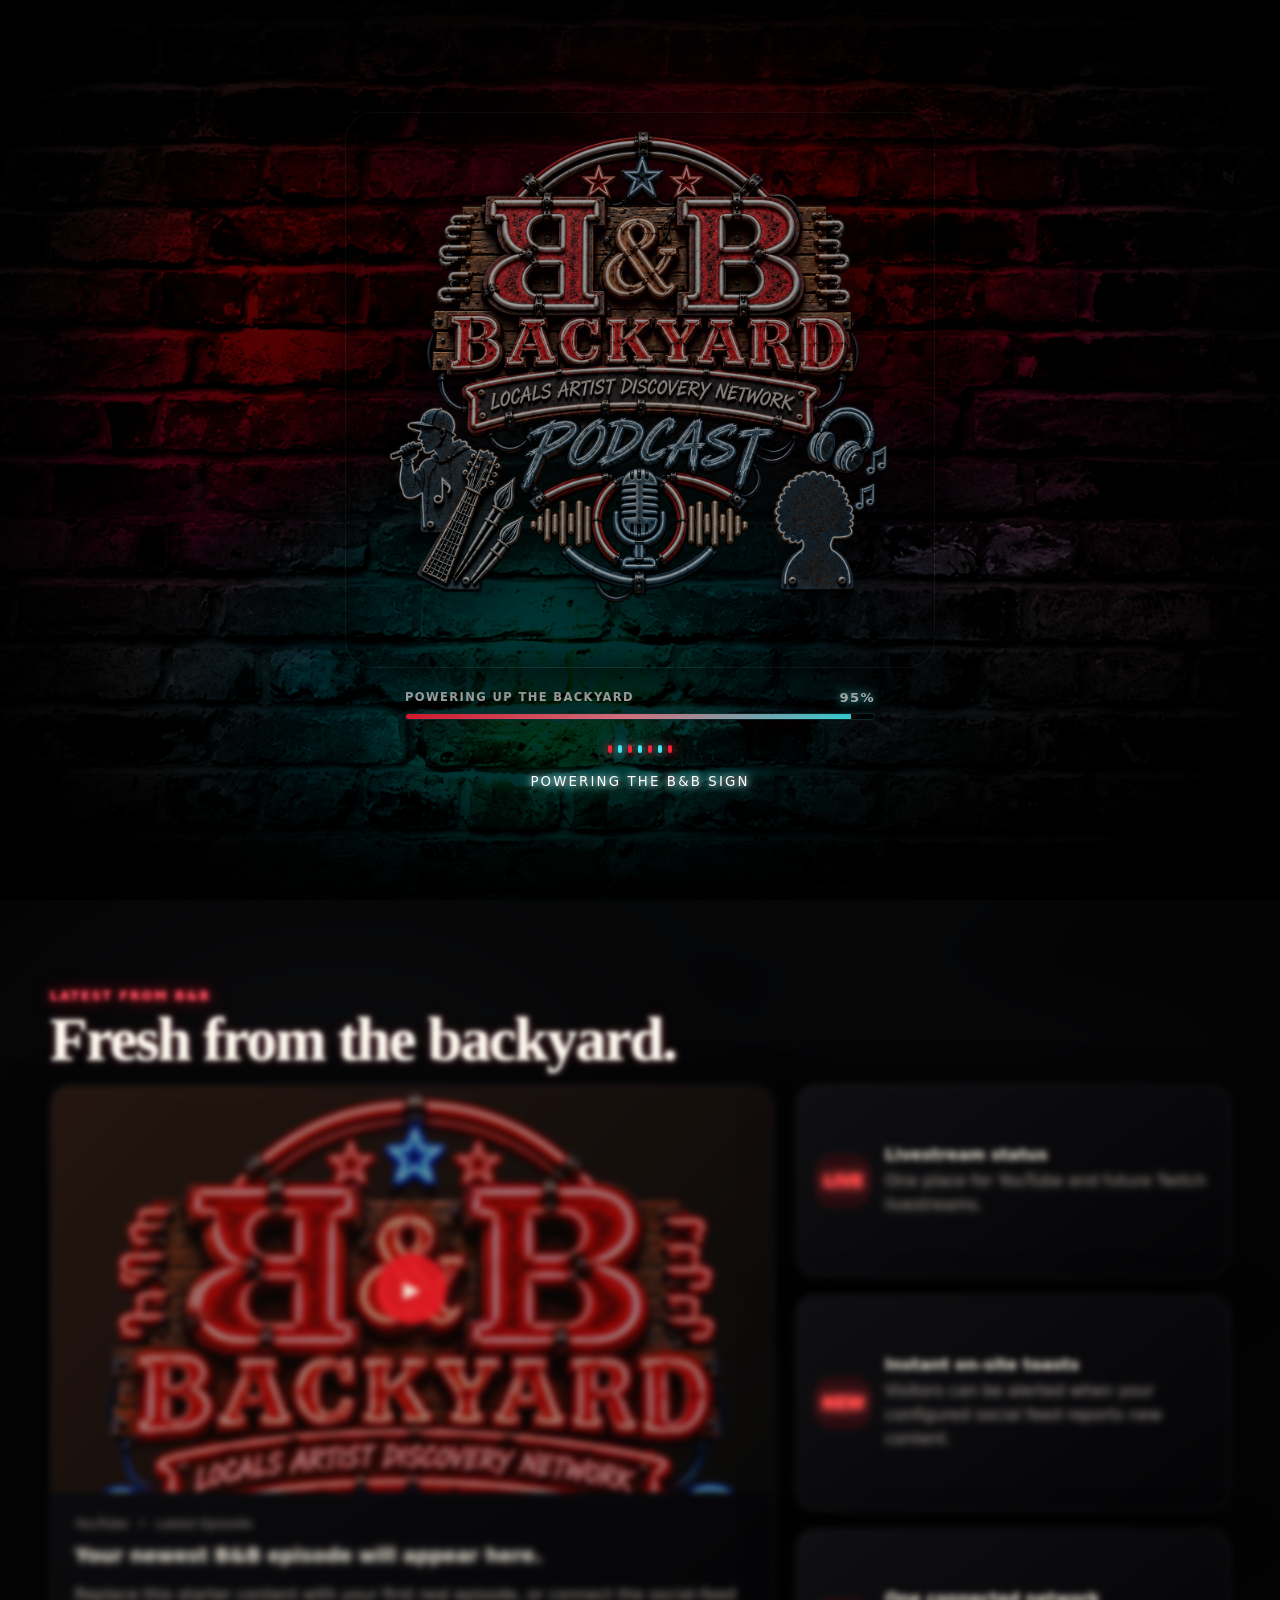
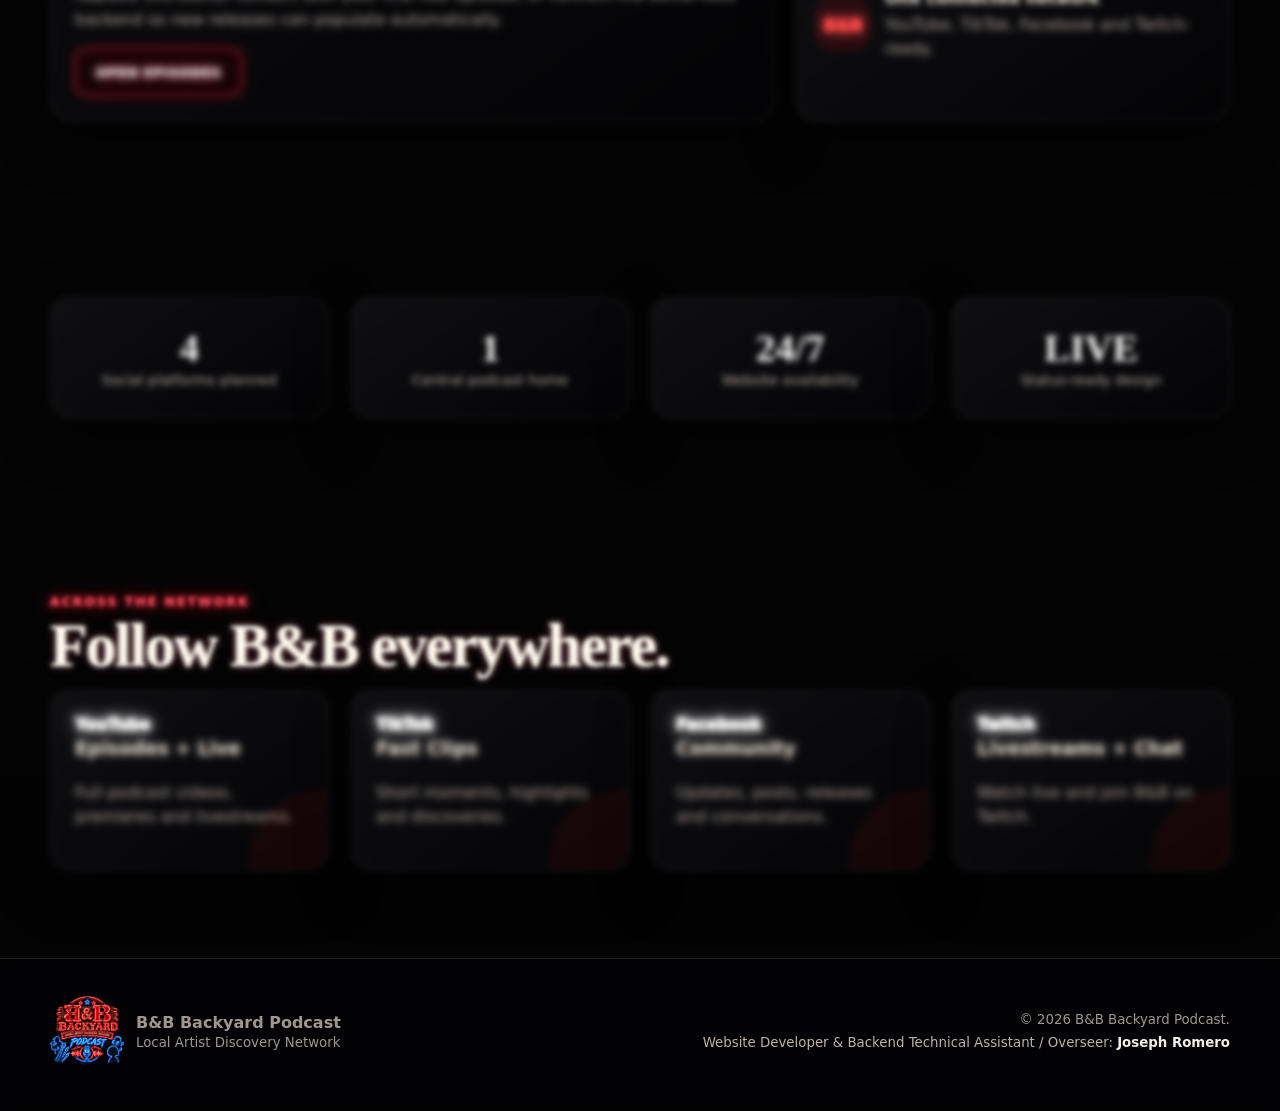
==== index.html @ 42241ee3 "1.4.6" ====
<!doctype html><html lang="en"><head><meta charset="utf-8"><meta name="viewport" content="width=device-width,initial-scale=1"><meta name="theme-color" content="#080808"><title>B&B Backyard Podcast | Local Artist Discovery Network</title><meta name="description" content="B&B Backyard Podcast — local artists, real conversations, music, stories and livestreams."><script>(function(){try{if(sessionStorage.getItem('bb-loader-seen'))document.documentElement.classList.add('loader-seen');if(sessionStorage.getItem('bb-transition-pending'))document.documentElement.classList.add('bb-transition-enter')}catch(e){}})();</script><link rel="stylesheet" href="css/styles.css"></head><body>
<div class="loader" id="siteLoader"><div class="loader-atmosphere"></div><div class="loader-inner"><div class="loader-sign-wrap"><div class="loader-sign-frame"><div class="loader-logo-stack" aria-label="B&B Backyard Podcast"><img class="loader-logo loader-logo-off" src="assets/images/offsignlogo.png" alt="B&B Backyard Podcast neon sign off"><img class="loader-logo loader-logo-on" src="assets/images/nowalltexturelogo.png" alt="" aria-hidden="true"></div><span class="loader-electric-glow"></span></div></div><div class="loader-status"><span class="loader-status-label">Powering up the backyard</span><strong id="loaderPercent">0%</strong></div><div class="progress" aria-label="Website loading progress"><span id="loaderProgress"></span></div><div class="loader-wave" aria-hidden="true"><i></i><i></i><i></i><i></i><i></i><i></i><i></i></div><small id="loaderMessage">Neon circuits warming up</small></div></div>
<header class="site-header"><div class="container nav"><a class="brand" href="index.html"><span class="nav-logo-stack" aria-label="B&B Backyard Podcast"><img class="nav-logo nav-logo-off" src="assets/images/offsignlogo.png" alt="B&B Backyard Podcast"><img class="nav-logo nav-logo-on" src="assets/images/nowalltexturelogo.png" alt="" aria-hidden="true"></span><span>B&B Backyard Podcast</span></a><button class="menu-btn" id="menuBtn">Menu</button><nav class="nav-links" id="navLinks"><a class="nav-link" href="index.html">Home</a><a class="nav-link" href="episodes.html">Episodes</a><a class="nav-link" href="live.html">Live</a><a class="nav-link" href="clips.html">Clips</a><a class="nav-link" href="crew.html">Crew</a><a class="nav-link" href="about.html">About</a><a class="nav-link" href="socials.html">Socials</a><a class="nav-link" href="contact.html">Contact</a></nav></div></header>
<main><section class="hero"><div class="container hero-wrap"><div><div class="eyebrow">Local Artist Discovery Network</div><h1>Welcome to the <span class="backyard-neon-flicker">Backyard.</span></h1><p>B&B Backyard Podcast brings local artists, creators, stories and conversations into one place. Watch the newest episode, catch the livestream, discover clips, and follow everything happening across the B&B network.</p><div class="actions"><a class="btn btn-primary" href="episodes.html">Watch Latest Episode</a><a class="btn btn-ghost" href="live.html"><span class="dot" data-live-dot></span><span data-live-text>Check Live Status</span></a></div></div><div class="hero-logo hero-logo-stack" aria-label="B&B Backyard Podcast logo"><img class="hero-logo-image hero-logo-off" src="assets/images/offsignlogo.png" alt="B&B Backyard Podcast logo"><img class="hero-logo-image hero-logo-on" src="assets/images/nowalltexturelogo.png" alt="" aria-hidden="true"></div></div></section>
<section class="section"><div class="container"><div class="eyebrow">Latest from B&B</div><h2 class="section-title">Fresh from the backyard.</h2><div class="grid feature-grid"><article class="card episode-card"><div class="media-thumb"><img src="assets/images/nowalltexturelogo.png" alt="Latest B&B episode"><span class="play">▶</span></div><div class="card-pad"><div class="meta"><span>YouTube</span><span>•</span><span>Latest Episode</span></div><h3>Your newest B&B episode will appear here.</h3><p>Replace this starter content with your first real episode, or connect the social-feed backend so new releases can populate automatically.</p><a class="btn btn-primary" href="episodes.html">Open Episodes</a></div></article><div class="stack"><article class="card mini-card"><div class="mini-icon">LIVE</div><div><b>Livestream status</b><p>One place for YouTube and future Twitch livestreams.</p></div></article><article class="card mini-card"><div class="mini-icon">NEW</div><div><b>Instant on-site toasts</b><p>Visitors can be alerted when your configured social feed reports new content.</p></div></article><article class="card mini-card"><div class="mini-icon">B&B</div><div><b>One connected network</b><p>YouTube, TikTok, Facebook and Twitch-ready.</p></div></article></div></div></div></section>
<section class="section"><div class="container"><div class="grid stats"><div class="card stat"><strong>4</strong><span>Social platforms planned</span></div><div class="card stat"><strong>1</strong><span>Central podcast home</span></div><div class="card stat"><strong>24/7</strong><span>Website availability</span></div><div class="card stat"><strong>LIVE</strong><span>Status-ready design</span></div></div></div></section>
<section class="section"><div class="container"><div class="eyebrow">Across the network</div><h2 class="section-title">Follow B&B everywhere.</h2><div class="grid social-grid"><a class="card social-card" href="https://www.youtube.com/@BnBEntertains" target="_blank" rel="noopener noreferrer"><div><div class="social-label">YouTube</div><h3>Episodes + Live</h3></div><p>Full podcast videos, premieres and livestreams.</p></a><a class="card social-card" href="https://www.tiktok.com/@bnb_entertains" target="_blank" rel="noopener noreferrer"><div><div class="social-label">TikTok</div><h3>Fast Clips</h3></div><p>Short moments, highlights and discoveries.</p></a><a class="card social-card" href="https://www.facebook.com/profile.php?id=61579615124683" target="_blank" rel="noopener noreferrer"><div><div class="social-label">Facebook</div><h3>Community</h3></div><p>Updates, posts, releases and conversations.</p></a><a class="card social-card" href="https://www.twitch.tv/bandbpodcast" target="_blank" rel="noopener noreferrer"><div><div class="social-label">Twitch</div><h3>Livestreams + Chat</h3></div><p>Watch live and join B&B on Twitch.</p></a></div></div></section>
</main>
<footer class="footer"><div class="container footer-wrap"><div class="footer-logo"><img src="assets/images/nowalltexturelogo.png" alt=""><div><b>B&B Backyard Podcast</b><br><small>Local Artist Discovery Network</small></div></div><div class="footer-meta"><small>© <span data-year></span> B&B Backyard Podcast.</small><small class="footer-dev-credit">Website Developer &amp; Backend Technical Assistant / Overseer: <strong>Joseph Romero</strong></small></div></div></footer><div class="toast-stack" id="toastStack"></div><script src="js/main.js"></script><script src="js/social-sync.js"></script></body></html>
---- css/styles.css ----
:root{
  --bg:#080808;--bg2:#111;--panel:#151515;--panel2:#1e1a17;--red:#e31b23;--red2:#ff3b30;
  --cream:#f3eadb;--muted:#b6aaa0;--amber:#d58b41;--wood:#5a3826;--line:rgba(255,255,255,.09);
  --shadow:0 18px 50px rgba(0,0,0,.45);--radius:20px;--nav-h:78px;
}
*{box-sizing:border-box}html{scroll-behavior:smooth}body{margin:0;font-family:Inter,system-ui,-apple-system,Segoe UI,Roboto,Arial,sans-serif;background:radial-gradient(circle at 50% -10%,rgba(116,60,29,.23),transparent 38%),linear-gradient(180deg,#090909,#050505 70%);color:var(--cream);min-height:100vh;overflow-x:hidden}
body::before{content:"";position:fixed;inset:0;pointer-events:none;opacity:.22;background-image:linear-gradient(rgba(255,255,255,.02) 1px,transparent 1px),linear-gradient(90deg,rgba(255,255,255,.015) 1px,transparent 1px);background-size:42px 42px;mask-image:linear-gradient(to bottom,#000,transparent 80%)}
a{color:inherit;text-decoration:none}img{max-width:100%;display:block}button,input,textarea,select{font:inherit}.container{width:min(1180px,calc(100% - 36px));margin:auto}.eyebrow{font-weight:900;letter-spacing:.16em;text-transform:uppercase;color:var(--red2);font-size:.78rem}.section{padding:88px 0}.section-title{font-family:Georgia,'Times New Roman',serif;font-size:clamp(2rem,4.8vw,4.25rem);line-height:.95;margin:.45rem 0 1rem;letter-spacing:-.03em}.section-copy{color:var(--muted);max-width:720px;line-height:1.75}.grid{display:grid;gap:22px}.card{background:linear-gradient(145deg,rgba(28,28,28,.96),rgba(12,12,12,.94));border:1px solid var(--line);border-radius:var(--radius);box-shadow:var(--shadow);overflow:hidden}.card-pad{padding:24px}.badge{display:inline-flex;gap:8px;align-items:center;padding:8px 11px;border:1px solid rgba(227,27,35,.35);background:rgba(227,27,35,.08);border-radius:999px;font-weight:800;font-size:.78rem}.dot{width:9px;height:9px;border-radius:50%;background:#777}.dot.live{background:#ff2a2a;box-shadow:0 0 15px rgba(255,42,42,.95);animation:pulse 1.4s infinite}@keyframes pulse{50%{transform:scale(1.35);opacity:.7}}
.site-header{position:sticky;top:0;z-index:60;height:var(--nav-h);display:flex;align-items:center;background:rgba(6,6,6,.78);backdrop-filter:blur(16px);border-bottom:1px solid rgba(255,255,255,.06)}.nav{display:flex;align-items:center;justify-content:space-between;gap:22px}.brand{display:flex;align-items:center;gap:12px;font-weight:950;letter-spacing:.06em}.brand img{width:58px;height:42px;object-fit:cover;object-position:center;border-radius:9px;border:1px solid rgba(255,255,255,.1)}.brand span{white-space:nowrap}.nav-links{display:flex;align-items:center;gap:7px}.nav-link{position:relative;padding:14px 11px;color:#ddd;font-weight:800;font-size:.83rem;letter-spacing:.06em;text-transform:uppercase;transition:.25s}.nav-link::after{content:"";position:absolute;height:2px;left:14%;right:14%;bottom:8px;background:var(--red);transform:scaleX(0);transition:.25s;box-shadow:0 0 0 transparent}.nav-link:hover,.nav-link.active{color:#fff;text-shadow:0 0 13px rgba(255,58,48,.45)}.nav-link:hover::after,.nav-link.active::after{transform:scaleX(1);box-shadow:0 0 14px rgba(255,58,48,.9)}.menu-btn{display:none;border:1px solid var(--line);background:#111;color:#fff;border-radius:10px;padding:10px 12px}
.hero{min-height:calc(100vh - var(--nav-h));display:grid;place-items:center;position:relative;isolation:isolate;padding:48px 0 72px}.hero::before,.hero::after{content:"";position:absolute;top:-6%;width:28vw;height:65vh;z-index:-1;filter:blur(12px);opacity:.35}.hero::before{left:-4vw;background:linear-gradient(110deg,rgba(213,139,65,.6),transparent 60%);clip-path:polygon(0 0,45% 0,100% 100%,30% 100%)}.hero::after{right:-4vw;background:linear-gradient(250deg,rgba(213,139,65,.58),transparent 60%);clip-path:polygon(55% 0,100% 0,70% 100%,0 100%)}.hero-wrap{display:grid;grid-template-columns:1.15fr .85fr;align-items:center;gap:48px}.hero-logo{filter:drop-shadow(0 26px 40px rgba(0,0,0,.55));animation:float 6s ease-in-out infinite}@keyframes float{50%{transform:translateY(-8px)}}.hero h1{font-family:Georgia,'Times New Roman',serif;font-size:clamp(3.5rem,7vw,7.5rem);line-height:.84;margin:.5rem 0 1.25rem;letter-spacing:-.06em}.hero h1 span{color:var(--red)}.hero p{font-size:1.05rem;line-height:1.75;color:#cfc5bc;max-width:620px}.actions{display:flex;flex-wrap:wrap;gap:12px;margin-top:28px}.btn{display:inline-flex;align-items:center;justify-content:center;gap:10px;min-height:48px;padding:0 20px;border-radius:12px;font-weight:900;letter-spacing:.04em;text-transform:uppercase;font-size:.82rem;border:1px solid transparent;transition:.25s;cursor:pointer}.btn-primary{background:linear-gradient(135deg,#fa302f,#b90f17);color:white;box-shadow:0 12px 30px rgba(227,27,35,.23)}.btn-primary:hover{transform:translateY(-2px);box-shadow:0 0 28px rgba(255,48,47,.44)}.btn-ghost{border-color:rgba(255,255,255,.16);background:rgba(255,255,255,.035);color:white}.btn-ghost:hover{border-color:rgba(227,27,35,.6);box-shadow:0 0 24px rgba(227,27,35,.13)}
.feature-grid{grid-template-columns:1.25fr .75fr}.media-thumb{aspect-ratio:16/9;background:linear-gradient(135deg,#24150f,#090909);position:relative;display:grid;place-items:center;overflow:hidden}.media-thumb img{width:100%;height:100%;object-fit:cover;opacity:.6;filter:saturate(.9) contrast(1.05)}.play{position:absolute;width:70px;height:70px;border-radius:50%;display:grid;place-items:center;background:rgba(227,27,35,.92);box-shadow:0 0 34px rgba(227,27,35,.36);font-size:1.4rem}.stack{display:grid;gap:18px}.mini-card{padding:20px;display:grid;grid-template-columns:auto 1fr;gap:16px;align-items:center}.mini-icon{width:52px;height:52px;border-radius:15px;background:rgba(227,27,35,.1);border:1px solid rgba(227,27,35,.25);display:grid;place-items:center;font-weight:950;color:#ff4a4a}.mini-card p{margin:.35rem 0 0;color:var(--muted);line-height:1.5}.stats{grid-template-columns:repeat(4,1fr)}.stat{padding:28px;text-align:center}.stat strong{display:block;font-size:2.4rem;font-family:Georgia,serif;color:#fff}.stat span{color:var(--muted);font-size:.88rem}.social-grid{grid-template-columns:repeat(4,1fr)}.social-card{padding:24px;min-height:180px;display:flex;flex-direction:column;justify-content:space-between;position:relative;overflow:hidden}.social-card::after{content:"";position:absolute;width:150px;height:150px;border-radius:50%;background:rgba(227,27,35,.08);right:-70px;bottom:-70px}.social-card h3{margin:.25rem 0}.social-card p{color:var(--muted);line-height:1.5}.social-label{font-weight:950;color:#fff}.crew-grid{grid-template-columns:repeat(3,1fr)}.crew-card{padding:0}.crew-photo{aspect-ratio:4/3;background:linear-gradient(145deg,#2a1b15,#101010);display:grid;place-items:center;color:#6f645e;font-size:3rem;font-weight:900}.crew-card .card-pad p{color:var(--muted);line-height:1.6}.footer{padding:42px 0 60px;border-top:1px solid var(--line);color:#9f9690}.footer-wrap{display:flex;justify-content:space-between;gap:24px;align-items:center}.footer-logo{display:flex;align-items:center;gap:12px}.footer-logo img{width:74px;border-radius:10px}.page-hero{padding:90px 0 42px}.page-hero h1{font-family:Georgia,serif;font-size:clamp(3rem,7vw,6rem);margin:.35rem 0 .8rem;line-height:.92}.page-hero p{color:var(--muted);max-width:760px;line-height:1.7}.list-grid{grid-template-columns:repeat(3,1fr)}.episode-card .media-thumb{aspect-ratio:16/9}.meta{display:flex;gap:10px;flex-wrap:wrap;color:#a89d95;font-size:.82rem}.episode-card h3{font-size:1.2rem;margin:.8rem 0}.episode-card p{color:var(--muted);line-height:1.55}.live-stage{padding:34px}.live-frame{aspect-ratio:16/9;border-radius:16px;background:radial-gradient(circle at center,rgba(227,27,35,.16),transparent 35%),#070707;border:1px solid rgba(255,255,255,.08);display:grid;place-items:center;text-align:center;padding:30px}.live-frame h2{font-family:Georgia,serif;font-size:clamp(2rem,5vw,4rem);margin:.5rem}.form{display:grid;gap:14px}.input{width:100%;background:#0c0c0c;border:1px solid rgba(255,255,255,.12);color:#fff;padding:14px 15px;border-radius:12px;outline:none}.input:focus{border-color:rgba(227,27,35,.75);box-shadow:0 0 0 3px rgba(227,27,35,.09)}textarea.input{min-height:150px;resize:vertical}.about-grid{grid-template-columns:1fr 1fr;align-items:start}.wood-panel{background:linear-gradient(135deg,rgba(81,47,30,.55),rgba(18,14,12,.96));border:1px solid rgba(206,151,101,.18)}
.loader{position:fixed;inset:0;background:#050505;z-index:9999;display:grid;place-items:center;transition:opacity .7s,visibility .7s}.loader.hide{opacity:0;visibility:hidden}.loader-inner{width:min(720px,86vw);text-align:center}.loader-logo{width:min(560px,90%);margin:0 auto 22px;filter:drop-shadow(0 25px 30px #000)}.loader-wave{height:34px;display:flex;justify-content:center;align-items:center;gap:6px}.loader-wave i{display:block;width:5px;height:10px;background:var(--red);border-radius:99px;animation:wave 1s ease-in-out infinite}.loader-wave i:nth-child(2){animation-delay:.1s}.loader-wave i:nth-child(3){animation-delay:.2s}.loader-wave i:nth-child(4){animation-delay:.3s}.loader-wave i:nth-child(5){animation-delay:.4s}@keyframes wave{50%{height:30px;box-shadow:0 0 13px rgba(227,27,35,.7)}}.progress{height:4px;border-radius:99px;background:#1d1d1d;overflow:hidden;margin:16px auto 0;width:min(420px,78vw)}.progress span{display:block;height:100%;width:0;background:linear-gradient(90deg,#8c0b10,#ff3131);box-shadow:0 0 12px #e31b23;animation:loadbar 1.6s ease forwards}@keyframes loadbar{to{width:100%}}.loader small{display:block;color:#8e837c;margin-top:10px;letter-spacing:.16em;text-transform:uppercase}.toast-stack{position:fixed;right:20px;bottom:20px;z-index:100;display:grid;gap:12px;width:min(380px,calc(100vw - 40px))}.toast{background:rgba(17,17,17,.96);border:1px solid rgba(227,27,35,.35);border-left:4px solid var(--red);border-radius:14px;padding:16px 18px;box-shadow:0 20px 45px rgba(0,0,0,.5);animation:toastIn .35s ease}.toast b{display:block;margin-bottom:5px}.toast p{margin:0;color:#bdb1aa;line-height:1.45;font-size:.9rem}@keyframes toastIn{from{opacity:0;transform:translateX(25px)}}
.notice{padding:16px 18px;border-radius:14px;border:1px solid rgba(213,139,65,.25);background:rgba(213,139,65,.07);color:#d7c2af;line-height:1.55}
@media(max-width:980px){.nav-links{position:fixed;top:var(--nav-h);left:0;right:0;padding:18px;background:rgba(7,7,7,.98);display:none;flex-direction:column;border-bottom:1px solid var(--line)}.nav-links.open{display:flex}.nav-link{width:100%;text-align:center}.menu-btn{display:block}.hero-wrap,.feature-grid,.about-grid{grid-template-columns:1fr}.hero{text-align:center}.hero p{margin-inline:auto}.actions{justify-content:center}.hero-logo{max-width:720px;margin:auto}.social-grid,.stats{grid-template-columns:repeat(2,1fr)}.crew-grid,.list-grid{grid-template-columns:repeat(2,1fr)}}
@media(max-width:640px){.section{padding:66px 0}.brand span{display:none}.hero{padding-top:28px}.social-grid,.stats,.crew-grid,.list-grid{grid-template-columns:1fr}.footer-wrap{flex-direction:column;text-align:center}.page-hero{padding-top:60px}.card-pad,.live-stage{padding:20px}}

/* ===== B&B v1.1 Neon Brick Theme ===== */
:root{
  --neon-red:#ff2038;
  --neon-red-soft:#ff5365;
  --neon-cyan:#43f5ff;
  --neon-cyan-soft:#9afaff;
  --neon-white:#fff9ef;
}
body{
  background:#050506 url('../assets/images/bandbbrickbackground.png') center top/cover fixed no-repeat;
  position:relative;
}
body::before{
  content:"";
  position:fixed;
  inset:0;
  z-index:-2;
  pointer-events:none;
  opacity:1;
  background:
    linear-gradient(180deg,rgba(0,0,0,.34),rgba(0,0,0,.70)),
    radial-gradient(circle at 50% 18%,rgba(255,32,56,.10),transparent 34%),
    radial-gradient(circle at 50% 72%,rgba(67,245,255,.09),transparent 34%);
  mask-image:none;
}
body::after{
  content:"";
  position:fixed;
  inset:0;
  z-index:-1;
  pointer-events:none;
  box-shadow:inset 0 0 160px 45px rgba(0,0,0,.86);
}
main{background:linear-gradient(180deg,rgba(3,3,4,.18),rgba(3,3,4,.42));}
.site-header{
  background:rgba(4,4,6,.76);
  border-bottom:1px solid rgba(255,32,56,.23);
  box-shadow:0 8px 35px rgba(0,0,0,.38),0 1px 0 rgba(67,245,255,.06);
}
.brand span,.nav-link,.section-title,.page-hero h1,.hero h1,.card h2,.card h3{
  text-shadow:0 0 5px rgba(255,255,255,.15);
}
.brand span{
  color:var(--neon-white);
  text-shadow:0 0 6px #fff,0 0 16px rgba(255,32,56,.85),0 0 28px rgba(255,32,56,.45);
}
.nav-link{
  color:#f5f0eb;
  text-shadow:0 0 4px rgba(255,255,255,.18);
}
.nav-link::after{
  height:2px;
  background:var(--neon-red);
  box-shadow:0 0 7px var(--neon-red),0 0 17px rgba(255,32,56,.95),0 0 30px rgba(255,32,56,.42);
}
.nav-link:hover,.nav-link.active{
  color:#fff;
  text-shadow:0 0 5px #fff,0 0 12px var(--neon-red),0 0 26px rgba(255,32,56,.9);
}
.nav-link:nth-child(even):hover{
  text-shadow:0 0 5px #fff,0 0 12px var(--neon-cyan),0 0 26px rgba(67,245,255,.85);
}
.nav-link:nth-child(even):hover::after{
  background:var(--neon-cyan);
  box-shadow:0 0 7px var(--neon-cyan),0 0 17px rgba(67,245,255,.95),0 0 30px rgba(67,245,255,.42);
}
.eyebrow{
  color:var(--neon-red-soft);
  text-shadow:0 0 7px var(--neon-red),0 0 18px rgba(255,32,56,.72);
}
.hero h1,.page-hero h1,.section-title{
  color:var(--neon-white);
  text-shadow:0 0 5px rgba(255,255,255,.55),0 0 12px rgba(255,32,56,.24);
}
.hero h1 span,.neon-red{
  color:#fff2f3;
  text-shadow:0 0 4px #fff,0 0 9px var(--neon-red),0 0 20px var(--neon-red),0 0 38px rgba(255,32,56,.72);
}
.card{
  background:linear-gradient(145deg,rgba(17,17,20,.90),rgba(4,4,6,.88));
  border:1px solid rgba(255,255,255,.09);
  box-shadow:0 18px 50px rgba(0,0,0,.55),inset 0 0 30px rgba(255,255,255,.015);
  backdrop-filter:blur(7px);
}
.card:hover{border-color:rgba(255,32,56,.24);}
.btn-primary{
  background:rgba(20,4,7,.86);
  border-color:rgba(255,32,56,.75);
  box-shadow:inset 0 0 14px rgba(255,32,56,.18),0 0 9px rgba(255,32,56,.38);
  text-shadow:0 0 7px rgba(255,255,255,.6),0 0 14px var(--neon-red);
}
.btn-primary:hover{
  border-color:#ff8090;
  box-shadow:inset 0 0 20px rgba(255,32,56,.32),0 0 12px var(--neon-red),0 0 28px rgba(255,32,56,.52);
}
.btn-ghost:hover{
  border-color:rgba(67,245,255,.65);
  box-shadow:0 0 12px rgba(67,245,255,.28),inset 0 0 14px rgba(67,245,255,.08);
  text-shadow:0 0 9px var(--neon-cyan);
}
.social-label,.mini-icon{
  text-shadow:0 0 7px currentColor,0 0 18px currentColor;
}
.hero::before,.hero::after{opacity:.12;}
.hero-logo,.loader-logo{filter:drop-shadow(0 18px 38px rgba(0,0,0,.75)) drop-shadow(0 0 16px rgba(255,32,56,.18));}
.footer{background:rgba(3,3,4,.64);backdrop-filter:blur(8px);}

/* Loading screen uses the same brick/neon identity */
.loader{
  background:#020204 url('../assets/images/bandbbrickbackground.png') center/cover no-repeat;
}
.loader::before{
  content:"";position:absolute;inset:0;background:rgba(0,0,0,.50);box-shadow:inset 0 0 160px 50px #000;pointer-events:none;
}
.loader-inner{position:relative;z-index:1;}
.loader-wave i{
  background:var(--neon-cyan);
  box-shadow:0 0 8px var(--neon-cyan),0 0 18px rgba(67,245,255,.6);
}
.loader-wave i:nth-child(odd){background:var(--neon-red);box-shadow:0 0 8px var(--neon-red),0 0 18px rgba(255,32,56,.6);}
.progress{background:rgba(0,0,0,.65);border:1px solid rgba(255,255,255,.08);height:5px;}
.progress span{background:linear-gradient(90deg,var(--neon-red),#ff8b9a,var(--neon-cyan));box-shadow:0 0 12px var(--neon-red),0 0 20px rgba(67,245,255,.35);}
.loader small{color:#fff;text-shadow:0 0 7px #fff,0 0 14px var(--neon-cyan);}

/* Aesthetic internal page transition */
.page-transition{
  position:fixed;inset:0;z-index:9998;display:grid;place-items:center;
  background:#020204 url('../assets/images/bandbbrickbackground.png') center/cover no-repeat;
  opacity:0;visibility:hidden;pointer-events:none;transition:opacity .34s ease,visibility .34s ease;
}
.page-transition::before{content:"";position:absolute;inset:0;background:rgba(0,0,0,.62);box-shadow:inset 0 0 160px 55px #000;}
.page-transition.show{opacity:1;visibility:visible;pointer-events:auto;}
.transition-sign{position:relative;z-index:1;width:min(520px,84vw);height:230px;border:4px solid #ff7f8d;border-radius:50%;display:grid;place-items:center;text-align:center;transform:scale(.92);transition:transform .38s ease;box-shadow:0 0 7px #fff,0 0 18px var(--neon-red),inset 0 0 20px rgba(255,32,56,.20);}
.page-transition.show .transition-sign{transform:scale(1);}
.transition-sign b{font-family:Georgia,'Times New Roman',serif;font-size:clamp(2rem,6vw,4.6rem);font-style:italic;color:#fff7f8;text-shadow:0 0 4px #fff,0 0 10px var(--neon-red),0 0 26px var(--neon-red);}
.transition-sign span{display:block;margin-top:6px;font-size:clamp(.95rem,2.5vw,1.7rem);letter-spacing:.16em;text-transform:uppercase;color:#e8ffff;text-shadow:0 0 5px #fff,0 0 10px var(--neon-cyan),0 0 25px var(--neon-cyan);}
@media(max-width:640px){
  body{background-attachment:scroll;background-position:center top;}
  .transition-sign{height:175px;border-width:3px;}
}
@media(prefers-reduced-motion:reduce){.page-transition,.transition-sign{transition:none}.loader-logo,.hero-logo{animation:none}}

/* ===== B&B v1.2 Neon Power-Up Animations ===== */
.backyard-neon-flicker{
  display:inline-block;
  color:#fff5f6;
  text-shadow:0 0 4px #fff,0 0 10px var(--neon-red),0 0 22px var(--neon-red),0 0 42px rgba(255,32,56,.85);
  animation:backyardNeonFlicker 7.5s linear infinite;
}
@keyframes backyardNeonFlicker{
  0%,13%,15%,17%,20%,54%,56%,58%,100%{opacity:1;filter:brightness(1)}
  14%,16%{opacity:.28;filter:brightness(.35)}
  18%{opacity:.62;filter:brightness(.7)}
  19%{opacity:.12;filter:brightness(.18)}
  55%{opacity:.48;filter:brightness(.55)}
  57%{opacity:.75;filter:brightness(.82)}
}

/* Loader: the B&B logo behaves like a custom neon sign powering on at 100%. */
.loader{overflow:hidden;}
.loader-atmosphere{
  position:absolute;inset:0;pointer-events:none;
  background:
    radial-gradient(circle at 50% 46%,rgba(67,245,255,.08),transparent 28%),
    radial-gradient(circle at 50% 30%,rgba(255,32,56,.10),transparent 30%),
    linear-gradient(180deg,rgba(0,0,0,.18),rgba(0,0,0,.58));
  animation:loaderAtmosphere 4s ease-in-out infinite alternate;
}
@keyframes loaderAtmosphere{to{filter:brightness(1.18)}}
.loader-inner{width:min(760px,90vw);padding:32px 18px;}
.loader-sign-wrap{display:grid;place-items:center;margin-bottom:22px;perspective:900px;}
.loader-sign-frame{
  position:relative;width:min(590px,86vw);padding:14px;border-radius:28px;
  background:rgba(0,0,0,.22);border:1px solid rgba(255,255,255,.04);
  box-shadow:0 28px 65px rgba(0,0,0,.72),inset 0 0 28px rgba(0,0,0,.7);
}
.loader-logo{
  width:100%;margin:0;opacity:.42;
  filter:grayscale(1) brightness(.18) contrast(1.35) drop-shadow(0 18px 28px rgba(0,0,0,.92));
  transition:filter .22s ease,opacity .22s ease,transform .22s ease;
}
.loader-electric-glow{position:absolute;inset:10% 8%;border-radius:24px;opacity:0;pointer-events:none;box-shadow:0 0 35px rgba(255,32,56,.4),0 0 70px rgba(67,245,255,.2);}
.loader.powering .loader-logo{animation:loaderPreFlicker 2.4s steps(1,end) infinite;}
@keyframes loaderPreFlicker{
  0%,78%,82%,87%,100%{filter:grayscale(1) brightness(.18) contrast(1.35);opacity:.42}
  79%,84%{filter:grayscale(.65) brightness(.42) contrast(1.25) drop-shadow(0 0 8px rgba(255,32,56,.35));opacity:.72}
  85%{filter:grayscale(.25) brightness(.72) contrast(1.12) drop-shadow(0 0 12px rgba(67,245,255,.35));opacity:.9}
}
.loader.neon-on .loader-logo{
  opacity:1;transform:scale(1.015);
  filter:saturate(1.15) brightness(1.08) contrast(1.05) drop-shadow(0 0 8px rgba(255,255,255,.28)) drop-shadow(0 0 20px rgba(255,32,56,.70)) drop-shadow(0 0 35px rgba(67,245,255,.27));
  animation:loaderIgnition .8s steps(1,end) both;
}
.loader.neon-on .loader-electric-glow{opacity:1;animation:loaderGlowPulse 1.6s ease-in-out infinite alternate;}
@keyframes loaderIgnition{
  0%{opacity:.18;filter:grayscale(1) brightness(.12)}
  12%{opacity:1;filter:saturate(1.2) brightness(1.2) drop-shadow(0 0 28px rgba(255,32,56,.8))}
  22%{opacity:.28;filter:grayscale(.8) brightness(.25)}
  31%{opacity:1;filter:saturate(1.15) brightness(1.12) drop-shadow(0 0 28px rgba(67,245,255,.45))}
  39%{opacity:.58}
  48%,100%{opacity:1;filter:saturate(1.15) brightness(1.08) contrast(1.05) drop-shadow(0 0 8px rgba(255,255,255,.28)) drop-shadow(0 0 20px rgba(255,32,56,.70)) drop-shadow(0 0 35px rgba(67,245,255,.27))}
}
@keyframes loaderGlowPulse{to{box-shadow:0 0 50px rgba(255,32,56,.52),0 0 95px rgba(67,245,255,.26)}}
.loader-status{width:min(470px,80vw);margin:0 auto 8px;display:flex;align-items:center;justify-content:space-between;gap:18px;color:#eee;text-transform:uppercase;letter-spacing:.12em;font-size:.72rem;font-weight:900;}
.loader-status strong{font-size:.82rem;color:#fff;text-shadow:0 0 8px var(--neon-cyan),0 0 18px rgba(67,245,255,.55)}
.loader .progress{width:min(470px,80vw);height:7px;margin:0 auto 14px;border-color:rgba(67,245,255,.18);box-shadow:inset 0 0 12px #000,0 0 16px rgba(255,32,56,.08)}
.loader .progress span{width:0;animation:none;transition:width .08s linear;}
.loader-wave{margin-top:4px;height:30px}.loader-wave i{width:4px;height:8px}.loader-wave i:nth-child(6){animation-delay:.5s}.loader-wave i:nth-child(7){animation-delay:.6s}
.loader.neon-on small{color:#fff;text-shadow:0 0 6px #fff,0 0 14px var(--neon-red),0 0 24px var(--neon-cyan)}

/* Page transition: sign is visibly OFF, sparks/flickers ON, then navigation happens. */
.page-transition{transition:opacity .22s ease,visibility .22s ease;}
.transition-sign{
  border-color:#282123;background:rgba(0,0,0,.18);
  box-shadow:0 18px 60px rgba(0,0,0,.75),inset 0 0 22px rgba(0,0,0,.75);
}
.transition-sign b,.transition-sign span{
  color:#30292a;text-shadow:none;filter:brightness(.45);transition:none;
}
.page-transition.sign-on .transition-sign{border-color:#ff8b98;box-shadow:0 0 5px #fff,0 0 18px var(--neon-red),0 0 38px rgba(255,32,56,.52),inset 0 0 20px rgba(255,32,56,.18);animation:transitionTubeIgnite .58s steps(1,end) both;}
.page-transition.sign-on .transition-sign b{color:#fff7f8;text-shadow:0 0 4px #fff,0 0 10px var(--neon-red),0 0 26px var(--neon-red);filter:none;}
.page-transition.sign-on .transition-sign span{color:#eaffff;text-shadow:0 0 5px #fff,0 0 10px var(--neon-cyan),0 0 25px var(--neon-cyan);filter:none;}
@keyframes transitionTubeIgnite{
  0%{opacity:.32;filter:brightness(.3)}
  13%{opacity:1;filter:brightness(1.3)}
  25%{opacity:.36;filter:brightness(.38)}
  37%{opacity:1;filter:brightness(1.15)}
  49%{opacity:.7;filter:brightness(.72)}
  61%,100%{opacity:1;filter:brightness(1)}
}
@media(max-width:640px){.loader-inner{padding-inline:8px}.loader-status{width:86vw}.loader .progress{width:86vw}}
@media(prefers-reduced-motion:reduce){.backyard-neon-flicker,.loader-atmosphere,.loader.powering .loader-logo,.loader.neon-on .loader-logo,.loader.neon-on .loader-electric-glow,.page-transition.sign-on .transition-sign{animation:none!important}}

/* ===== B&B v1.3 transition, smoke, page flicker and mobile polish ===== */
html.loader-seen .loader{display:none!important;opacity:0!important;visibility:hidden!important}
html.bb-transition-enter body{opacity:0}
html.bb-transition-ready body{opacity:1;transition:opacity .08s linear}

/* Slow atmospheric smoke layer. Visual only; never captures clicks. */
.site-smoke{position:fixed;inset:-18%;z-index:25;pointer-events:none;overflow:hidden;opacity:.34;mix-blend-mode:screen;filter:blur(22px);transform:translateZ(0)}
.site-smoke::before,.site-smoke::after{content:"";position:absolute;inset:0;background:
radial-gradient(ellipse at 12% 78%,rgba(235,235,235,.12) 0 8%,transparent 34%),
radial-gradient(ellipse at 42% 65%,rgba(170,180,190,.09) 0 10%,transparent 38%),
radial-gradient(ellipse at 78% 80%,rgba(230,230,230,.10) 0 7%,transparent 35%),
radial-gradient(ellipse at 58% 35%,rgba(135,150,160,.06) 0 8%,transparent 32%);background-size:92% 72%,78% 62%,88% 70%,68% 54%;animation:bbSmokeDrift 24s ease-in-out infinite alternate}
.site-smoke::after{opacity:.65;transform:scaleX(-1) translateY(10%);animation-duration:31s;animation-direction:alternate-reverse}
@keyframes bbSmokeDrift{0%{transform:translate3d(-5%,4%,0) scale(1.02);opacity:.55}45%{transform:translate3d(5%,-2%,0) scale(1.08);opacity:.8}100%{transform:translate3d(-1%,-7%,0) scale(1.13);opacity:.58}}
.site-header,.toast-stack{z-index:60}.page-transition{z-index:9998}.loader{z-index:9999}

/* Every page gets one gentle neon word with a natural, infrequent flicker. */
.neon-page-flicker{display:inline-block;color:#efffff;text-shadow:0 0 4px #fff,0 0 9px var(--neon-cyan),0 0 20px var(--neon-cyan),0 0 36px rgba(67,245,255,.58);animation:pageWordFlicker 8.8s linear infinite}
@keyframes pageWordFlicker{0%,22%,24%,27%,29%,63%,65%,100%{opacity:1;filter:brightness(1)}23%{opacity:.3;filter:brightness(.4)}25%{opacity:.68;filter:brightness(.72)}26%{opacity:.14;filter:brightness(.2)}28%{opacity:.78}64%{opacity:.45;filter:brightness(.55)}}

/* Door transition: close -> sign off -> neon ignition -> next page -> open. */
.page-transition{overflow:hidden;background:#030304;transition:none}
.page-transition::before{z-index:0;background:rgba(0,0,0,.40);box-shadow:inset 0 0 180px 65px #000}
.transition-door{position:absolute;top:0;bottom:0;width:50.5%;z-index:2;background:#08080a url('../assets/images/bandbbrickbackground.png') center/cover no-repeat;box-shadow:inset 0 0 120px 30px rgba(0,0,0,.82);will-change:transform;transition:transform .72s cubic-bezier(.77,0,.18,1)}
.transition-door::after{content:"";position:absolute;inset:0;background:linear-gradient(90deg,rgba(0,0,0,.50),transparent 38%,rgba(255,32,56,.06));}
.transition-door-left{left:0;transform:translateX(-101%);border-right:1px solid rgba(255,75,90,.22)}
.transition-door-right{right:0;transform:translateX(101%);border-left:1px solid rgba(67,245,255,.18)}
.page-transition.closing .transition-door,.page-transition.closed .transition-door,.page-transition.entering .transition-door{transform:translateX(0)}
.page-transition.opening .transition-door-left{transform:translateX(-101%)}
.page-transition.opening .transition-door-right{transform:translateX(101%)}
.transition-seam{position:absolute;left:50%;top:0;bottom:0;width:2px;z-index:3;opacity:0;background:linear-gradient(180deg,transparent,var(--neon-red),var(--neon-cyan),transparent);box-shadow:0 0 12px var(--neon-red),0 0 18px rgba(67,245,255,.45);transition:opacity .18s}
.page-transition.closed .transition-seam,.page-transition.sign-ready .transition-seam,.page-transition.sign-on .transition-seam,.page-transition.entering .transition-seam{opacity:.55}
.transition-sign{z-index:4;opacity:0;transform:scale(.96);transition:opacity .2s ease,transform .25s ease}
.page-transition.sign-ready .transition-sign,.page-transition.sign-on .transition-sign,.page-transition.entering .transition-sign{opacity:1;transform:scale(1)}
.page-transition.opening .transition-sign{opacity:0;transform:scale(.94)}

/* Four crew cards on wide screens. */
.crew-grid{grid-template-columns:repeat(4,minmax(0,1fr))}
.crew-photo{min-height:170px}

@media(max-width:980px){.crew-grid{grid-template-columns:repeat(2,minmax(0,1fr))}.site-smoke{opacity:.27}}
@media(max-width:640px){
  .crew-grid{grid-template-columns:1fr}.crew-photo{min-height:150px;aspect-ratio:16/9}
  .page-transition .transition-sign{width:min(360px,78vw);height:150px;border-width:3px}
  .transition-sign b{font-size:clamp(2rem,12vw,3.6rem)}.transition-sign span{font-size:.78rem;letter-spacing:.11em}
  .site-smoke{inset:-28%;opacity:.22;filter:blur(18px)}
  .page-hero h1{font-size:clamp(2.7rem,14vw,4.6rem)}
  .hero h1{font-size:clamp(3rem,15vw,5rem)}
}
@media(prefers-reduced-motion:reduce){.site-smoke::before,.site-smoke::after,.neon-page-flicker{animation:none!important}.transition-door{transition:none!important}}

/* ===== B&B v1.3.1 Mobile width / horizontal-scroll fix ===== */
html,body{
  width:100%;
  max-width:100%;
  overflow-x:hidden;
  overscroll-behavior-x:none;
}
@supports (overflow:clip){
  html,body{overflow-x:clip;}
}
body{position:relative;}
main,.site-header,.footer,.section,.hero,.page-hero{
  width:100%;
  max-width:100%;
  min-width:0;
}
.container{
  width:min(1180px,calc(100% - 36px));
  max-width:100%;
  min-width:0;
}
.grid,.hero-wrap,.feature-grid,.about-grid,.stats,.social-grid,.crew-grid,.list-grid,
.card,.card-pad,.stack,.mini-card,.footer-wrap,.nav,.nav-links{
  min-width:0;
}
img,video,iframe,canvas,svg{
  max-width:100%;
}
iframe,video{width:100%;}
.section-title,.page-hero h1,.hero h1,.card h1,.card h2,.card h3,
.section-copy,.page-hero p,.hero p,.card p,.footer,.brand,.eyebrow{
  overflow-wrap:anywhere;
  word-break:normal;
}
.actions>*{max-width:100%;}
.btn{max-width:100%;white-space:normal;text-align:center;}
.notice,code,pre{max-width:100%;overflow-wrap:anywhere;word-break:break-word;}
pre{overflow-x:auto;}
.site-smoke{max-width:none;}
.page-transition,.loader{width:100%;max-width:100vw;overflow:hidden;}

@media(max-width:640px){
  :root{--nav-h:68px;}
  .container{width:calc(100% - 28px);}
  .site-header{height:var(--nav-h);}
  .nav{gap:10px;}
  .brand{min-width:0;flex:1;}
  .brand img{width:50px;height:38px;flex:0 0 auto;}
  .menu-btn{flex:0 0 auto;max-width:45%;}
  .nav-links{width:100%;max-width:100vw;overflow-x:hidden;}
  .nav-link{max-width:100%;}

  .hero{min-height:auto;padding:34px 0 58px;overflow:hidden;}
  .hero-wrap{gap:28px;width:100%;}
  .hero h1{font-size:clamp(2.55rem,13vw,4.6rem);line-height:.9;letter-spacing:-.045em;}
  .hero p{font-size:.98rem;line-height:1.65;}
  .hero-logo{width:100%;max-width:520px;}
  .hero::before,.hero::after{width:46vw;max-width:46vw;}
  .actions{width:100%;}
  .actions .btn{flex:1 1 210px;}

  .section{padding:58px 0;overflow:hidden;}
  .section-title{font-size:clamp(2rem,11vw,3.4rem);line-height:1;letter-spacing:-.025em;}
  .page-hero{padding:54px 0 24px;overflow:hidden;}
  .page-hero h1{font-size:clamp(2.35rem,12vw,4rem);line-height:.96;letter-spacing:-.03em;}
  .eyebrow{font-size:.7rem;letter-spacing:.11em;}

  .card,.social-card,.episode-card,.crew-card,.wood-panel{width:100%;max-width:100%;}
  .card-pad,.live-stage{padding:18px;}
  .mini-card{grid-template-columns:44px minmax(0,1fr);gap:12px;padding:16px;}
  .mini-icon{width:44px;height:44px;border-radius:12px;font-size:.82rem;}
  .social-card{min-height:0;padding:20px;}
  .stat{padding:22px 16px;}
  .stat strong{font-size:2rem;}
  .live-frame{padding:20px 14px;min-height:280px;aspect-ratio:auto;}
  .live-frame h2{font-size:clamp(1.9rem,10vw,3rem);}

  .footer{padding:34px 0 44px;overflow:hidden;}
  .footer-wrap{width:100%;}
  .footer-logo{max-width:100%;justify-content:center;}
  .footer-logo>div{min-width:0;overflow-wrap:anywhere;}

  .toast-stack{left:14px;right:14px;bottom:14px;width:auto;max-width:calc(100vw - 28px);}
  .toast{width:100%;max-width:100%;}

  .loader-inner{width:100%;max-width:100vw;padding:24px 14px;}
  .loader-sign-frame{width:min(540px,calc(100vw - 34px));max-width:100%;padding:10px;}
  .loader-status,.loader .progress{width:calc(100vw - 44px);max-width:470px;}
  .loader-status{gap:10px;letter-spacing:.08em;font-size:.62rem;}

  .page-transition .transition-sign{width:calc(100vw - 56px);max-width:360px;height:145px;}
  .transition-sign b{font-size:clamp(1.9rem,11vw,3.2rem);}
  .transition-sign span{padding-inline:14px;font-size:.72rem;letter-spacing:.08em;overflow-wrap:anywhere;}
  .transition-door{width:50%;}
  .transition-door-left{left:0;}
  .transition-door-right{right:0;}
  .site-smoke{inset:-18% -8%;width:auto;}
}

@media(max-width:380px){
  .container{width:calc(100% - 22px);}
  .hero h1{font-size:clamp(2.3rem,12.5vw,3.3rem);}
  .page-hero h1{font-size:clamp(2.1rem,11.5vw,3rem);}
  .section-title{font-size:clamp(1.85rem,10.5vw,2.8rem);}
  .btn{padding-inline:14px;font-size:.76rem;}
  .loader-status{font-size:.56rem;}
}


/* ===== B&B v1.3.2 Neon notification system + dual livestream chat ===== */
.toast-stack{
  top:calc(var(--nav-h) + 18px);left:18px;right:auto;bottom:auto;
  width:min(400px,calc(100vw - 36px));z-index:220;gap:14px;
}
.neon-toast{
  --toast-life:9s;position:relative;display:block;overflow:hidden;
  padding:22px 46px 18px 20px;border-radius:16px;color:#fff;
  background:linear-gradient(145deg,rgba(10,10,12,.97),rgba(18,7,9,.96)),url('../assets/images/bandbbrickbackground.png') center/cover;
  border:1px solid rgba(118,118,118,.25);box-shadow:0 22px 55px rgba(0,0,0,.62),inset 0 0 40px rgba(0,0,0,.72);
  transform-origin:18% 0;transition:opacity .24s ease,transform .3s ease,filter .2s ease;
}
.neon-toast::before{content:"";position:absolute;inset:0;pointer-events:none;background:linear-gradient(120deg,rgba(255,32,56,.11),transparent 40%,rgba(67,245,255,.08));opacity:.25;transition:opacity .25s}
.toast-neon-rail{position:absolute;left:0;top:0;bottom:4px;width:4px;background:#272727;box-shadow:none;transition:.2s}
.neon-toast.toast-off{opacity:.28;filter:brightness(.28) saturate(.25);transform:translateX(-26px) scale(.98)}
.neon-toast.toast-powering{animation:toastNeonIgnite .52s steps(1,end) both}
.neon-toast.toast-on{opacity:1;filter:none;border-color:rgba(255,32,56,.62);box-shadow:0 22px 55px rgba(0,0,0,.68),0 0 18px rgba(255,32,56,.18),inset 0 0 26px rgba(67,245,255,.035)}
.neon-toast.toast-on .toast-neon-rail{background:linear-gradient(var(--neon-red),var(--neon-cyan));box-shadow:0 0 8px var(--neon-red),0 0 18px rgba(67,245,255,.75)}
@keyframes toastNeonIgnite{0%{opacity:.28;filter:brightness(.25)}18%{opacity:1;filter:brightness(1.35)}30%{opacity:.4;filter:brightness(.4)}44%{opacity:1;filter:brightness(1.2)}58%{opacity:.62;filter:brightness(.62)}72%,100%{opacity:1;filter:brightness(1)}}
.toast-kicker{font-size:.62rem;letter-spacing:.24em;font-weight:950;color:#ff7886;text-shadow:0 0 8px rgba(255,32,56,.75);margin-bottom:7px}
.neon-toast b{display:block;margin:0 0 6px;font-size:1rem;letter-spacing:.04em;color:#fff;text-shadow:0 0 5px #fff,0 0 12px rgba(255,32,56,.9),0 0 25px rgba(255,32,56,.45)}
.neon-toast p{margin:0;color:#d6d2d0;line-height:1.5;font-size:.9rem}
.toast-action{display:inline-block;margin-top:11px;font-size:.72rem;letter-spacing:.11em;font-weight:950;color:#dffeff;text-shadow:0 0 7px rgba(67,245,255,.82)}
.toast-action:hover{color:#fff;text-shadow:0 0 5px #fff,0 0 12px var(--neon-cyan)}
.toast-close{position:absolute;right:10px;top:9px;width:30px;height:30px;border:1px solid rgba(255,32,56,.48);border-radius:9px;background:rgba(0,0,0,.54);color:#ffb8bf;font-size:1.25rem;line-height:1;cursor:pointer;z-index:3;box-shadow:0 0 10px rgba(255,32,56,.22);transition:.2s}
.toast-close:hover,.toast-close:focus-visible{color:#fff;border-color:var(--neon-red);text-shadow:0 0 7px #fff,0 0 12px var(--neon-red);box-shadow:0 0 8px var(--neon-red),0 0 18px rgba(255,32,56,.55);outline:none}
.toast-timer{position:absolute;left:0;right:0;bottom:0;height:4px;background:rgba(255,255,255,.08);overflow:hidden}
.toast-timer span{display:block;width:100%;height:100%;transform-origin:left center;background:linear-gradient(90deg,var(--neon-red),#ff6e7b 45%,var(--neon-cyan));box-shadow:0 0 9px rgba(67,245,255,.75);animation:toastCountdown var(--toast-life) linear forwards}
@keyframes toastCountdown{to{transform:scaleX(0)}}
.neon-toast.toast-out{opacity:0;transform:translateX(-22px) scale(.98)}

.live-hub-section{padding-top:30px}
.live-status-bar{padding:18px 20px;margin-bottom:22px;display:flex;align-items:center;gap:18px;flex-wrap:wrap;background:linear-gradient(145deg,rgba(20,11,12,.95),rgba(8,8,9,.96));border-color:rgba(255,32,56,.26)}
.live-status-bar>strong{font-size:1.05rem;margin-right:auto}
.live-status-bar .actions{margin:0}
.live-platform-grid{display:grid;grid-template-columns:repeat(2,minmax(0,1fr));gap:22px;align-items:start}
.stream-panel{min-width:0;background:rgba(8,8,9,.95);border-color:rgba(255,255,255,.1)}
.stream-panel-head{display:flex;justify-content:space-between;gap:16px;align-items:center;padding:20px 20px 16px;border-bottom:1px solid rgba(255,255,255,.08)}
.stream-panel-head h2{margin:.4rem 0 0;font-family:Georgia,serif;font-size:1.7rem}
.platform-tag{display:inline-flex;padding:5px 9px;border-radius:999px;font-size:.66rem;letter-spacing:.13em;font-weight:950;text-transform:uppercase}
.platform-youtube{color:#fff;background:rgba(255,32,56,.12);border:1px solid rgba(255,32,56,.5);box-shadow:0 0 12px rgba(255,32,56,.12)}
.platform-twitch{color:#efe7ff;background:rgba(145,71,255,.12);border:1px solid rgba(145,71,255,.5);box-shadow:0 0 12px rgba(145,71,255,.12)}
.chat-login-note{font-size:.72rem;color:#9f9996;text-align:right;max-width:180px}
.stream-video-shell{position:relative;aspect-ratio:16/9;background:radial-gradient(circle at 50% 50%,rgba(255,32,56,.1),transparent 38%),#050505;overflow:hidden}
.stream-video-shell iframe{position:absolute;inset:0;width:100%;height:100%;border:0}
.stream-chat-shell{position:relative;height:430px;background:#050506;border-top:1px solid rgba(255,255,255,.08);overflow:hidden}
.stream-chat-shell iframe{width:100%;height:calc(100% - 45px);border:0;display:block}
.chat-header{height:45px;display:flex;align-items:center;gap:9px;padding:0 14px;border-bottom:1px solid rgba(255,255,255,.08);background:rgba(15,15,16,.95);font-size:.82rem;letter-spacing:.04em}
.chat-dot{width:8px;height:8px;border-radius:50%;background:var(--neon-red);box-shadow:0 0 10px var(--neon-red)}
.twitch-dot{background:#9147ff;box-shadow:0 0 10px #9147ff}
.stream-setup{position:absolute;inset:0;display:grid;place-content:center;text-align:center;padding:26px;color:#a99f99;background:linear-gradient(145deg,rgba(12,12,13,.96),rgba(6,6,7,.97))}
.stream-setup b{color:#fff;font-size:1.05rem;margin-bottom:8px;text-shadow:0 0 10px rgba(255,32,56,.3)}
.stream-setup p{max-width:430px;margin:0 auto;line-height:1.6}
.stream-setup code{color:#dffeff;background:rgba(67,245,255,.06);border:1px solid rgba(67,245,255,.15);padding:2px 6px;border-radius:5px}
.chat-setup{top:45px}
.stream-panel.configured .stream-setup{display:none}
.mobile-chat-note{position:absolute;left:10px;right:10px;bottom:10px;z-index:4;padding:12px;border-radius:10px;background:rgba(12,12,13,.95);border:1px solid rgba(67,245,255,.2);color:#c9c4c1;font-size:.78rem;line-height:1.45;box-shadow:0 0 18px rgba(67,245,255,.08)}
.live-chat-note{margin-top:22px}

@media(max-width:980px){.live-platform-grid{grid-template-columns:1fr}.stream-chat-shell{height:410px}}
@media(max-width:640px){
  .toast-stack{top:calc(var(--nav-h) + 10px);left:10px;right:10px;width:auto;max-width:none}
  .neon-toast{padding:18px 42px 16px 16px;border-radius:14px}
  .live-status-bar{padding:16px;align-items:flex-start}.live-status-bar .actions{width:100%}.live-status-bar .actions .btn{flex:1 1 170px}
  .stream-panel-head{padding:16px;align-items:flex-start}.chat-login-note{font-size:.66rem;max-width:130px}
  .stream-panel-head h2{font-size:1.4rem}.stream-chat-shell{height:360px}
}
@media(prefers-reduced-motion:reduce){.neon-toast.toast-powering,.toast-timer span{animation:none!important}}


/* ===== B&B v1.3.3 Live page correction: one main video + two chats below ===== */
.main-stream-card{overflow:hidden;margin-bottom:22px;background:rgba(8,8,9,.95);border-color:rgba(255,255,255,.1)}
.main-stream-head,.chat-panel-head{display:flex;justify-content:space-between;gap:16px;align-items:center;padding:20px;border-bottom:1px solid rgba(255,255,255,.08)}
.main-stream-head h2,.chat-panel-head h2{margin:.4rem 0 0;font-family:Georgia,serif;font-size:1.7rem}
.main-stream-video-shell{position:relative;width:100%;aspect-ratio:16/9;background:radial-gradient(circle at 50% 50%,rgba(255,32,56,.12),transparent 40%),#050505;overflow:hidden}
.main-stream-video-shell iframe{position:absolute;inset:0;width:100%;height:100%;border:0}
.live-chat-grid{display:grid;grid-template-columns:repeat(2,minmax(0,1fr));gap:22px;align-items:start}
.chat-panel{min-width:0;overflow:hidden;background:rgba(8,8,9,.95);border-color:rgba(255,255,255,.1)}
.chat-panel .stream-chat-shell{height:430px;border-top:0}
@media(max-width:980px){.live-chat-grid{grid-template-columns:1fr}.chat-panel .stream-chat-shell{height:410px}}
@media(max-width:640px){
  .main-stream-head,.chat-panel-head{padding:16px;align-items:flex-start;flex-direction:column}
  .main-stream-head h2,.chat-panel-head h2{font-size:1.4rem}
  .chat-login-note{text-align:left;max-width:none}
  .main-stream-video-shell{aspect-ratio:16/9;min-height:0}
  .chat-panel .stream-chat-shell{height:360px}
}

/* ===== B&B v1.3.4 Toast position: top-right ===== */
.toast-stack{
  left:auto;
  right:18px;
}
.neon-toast{transform-origin:82% 0;}
.neon-toast.toast-off{transform:translateX(26px) scale(.98);}
.neon-toast.toast-out{transform:translateX(22px) scale(.98);}
@media(max-width:640px){
  .toast-stack{left:10px;right:10px;}
}

/* ===== B&B v1.3.5 Live experience: neon status, chat switcher, theatre mode ===== */
.live-neon-status{
  position:relative;overflow:visible;margin-bottom:22px;padding:26px;
  background:linear-gradient(rgba(5,5,6,.78),rgba(5,5,6,.9)),url('../assets/images/bandbbrickbackground.png') center/cover;
  border-color:rgba(255,255,255,.09);text-align:center;
}
.live-neon-sign{
  width:min(720px,100%);margin:0 auto;padding:24px 28px 22px;border-radius:24px;
  border:2px solid #242424;background:rgba(3,3,4,.68);position:relative;
  box-shadow:inset 0 0 28px rgba(0,0,0,.75);transition:filter .25s,opacity .25s,box-shadow .25s,border-color .25s;
}
.live-neon-sign::before,.live-neon-sign::after{content:"";position:absolute;pointer-events:none;border-radius:22px;inset:8px;border:1px solid #252525}
.live-neon-sign::after{inset:14px;border-radius:17px}
.live-neon-kicker{position:relative;z-index:1;display:block;font-size:.72rem;letter-spacing:.27em;font-weight:950;color:#686868;margin-bottom:11px}
.live-neon-sign strong{position:relative;z-index:1;display:block;font-family:Georgia,serif;font-size:clamp(2rem,5.5vw,4.4rem);line-height:.92;letter-spacing:.03em;color:#454545;text-shadow:none;transition:.2s}
.live-neon-sign small{position:relative;z-index:1;display:block;margin:13px auto 0;max-width:620px;color:#76706d;line-height:1.55}
.live-neon-sign.is-off{filter:brightness(.63) saturate(.4)}
.live-neon-sign.is-live{filter:none;border-color:rgba(255,32,56,.72);box-shadow:0 0 18px rgba(255,32,56,.28),0 0 42px rgba(67,245,255,.12),inset 0 0 34px rgba(0,0,0,.55)}
.live-neon-sign.is-live::before{border-color:rgba(255,32,56,.72);box-shadow:0 0 9px var(--neon-red),inset 0 0 9px rgba(255,32,56,.45)}
.live-neon-sign.is-live::after{border-color:rgba(67,245,255,.55);box-shadow:0 0 8px var(--neon-cyan),inset 0 0 7px rgba(67,245,255,.3)}
.live-neon-sign.is-live .live-neon-kicker{color:#dffeff;text-shadow:0 0 6px #fff,0 0 13px var(--neon-cyan)}
.live-neon-sign.is-live strong{color:#fff;text-shadow:0 0 5px #fff,0 0 12px var(--neon-red),0 0 28px var(--neon-red),0 0 54px rgba(255,32,56,.62)}
.live-neon-sign.is-live small{color:#e7ddda;text-shadow:0 0 9px rgba(67,245,255,.2)}
.live-neon-sign.igniting{animation:liveSignIgnite .65s steps(1,end) both}
@keyframes liveSignIgnite{0%{filter:brightness(.45)}16%{filter:brightness(1.55)}29%{filter:brightness(.55)}43%{filter:brightness(1.3)}57%{filter:brightness(.7)}72%,100%{filter:brightness(1)}}
.live-status-actions{display:flex;justify-content:center;flex-wrap:wrap;gap:10px;margin-top:18px}

.main-stream-tools{display:flex;align-items:center;gap:12px;justify-content:flex-end;flex-wrap:wrap}
.theatre-toggle{min-height:38px;padding:0 13px;border-radius:10px;border:1px solid rgba(67,245,255,.34);background:rgba(4,12,13,.78);color:#dffeff;font-weight:900;font-size:.72rem;letter-spacing:.06em;text-transform:uppercase;cursor:pointer;box-shadow:0 0 12px rgba(67,245,255,.08);transition:.2s}
.theatre-toggle:hover,.theatre-toggle[aria-pressed="true"]{border-color:var(--neon-cyan);color:#fff;text-shadow:0 0 7px #fff,0 0 12px var(--neon-cyan);box-shadow:0 0 14px rgba(67,245,255,.3)}

.chat-platform-switch{display:flex;gap:8px;padding:10px 14px;background:rgba(7,7,8,.94);border-bottom:1px solid rgba(255,255,255,.08)}
.chat-switch-btn{flex:1;min-height:36px;border-radius:9px;border:1px solid rgba(255,255,255,.12);background:#0b0b0c;color:#aaa;font-weight:900;letter-spacing:.06em;text-transform:uppercase;font-size:.72rem;cursor:pointer;transition:.2s}
.chat-switch-btn:hover{color:#fff;border-color:rgba(255,255,255,.3)}
.chat-switch-btn.active[data-chat-switch="youtube"]{color:#fff;border-color:var(--neon-red);text-shadow:0 0 7px rgba(255,32,56,.9);box-shadow:0 0 13px rgba(255,32,56,.2)}
.chat-switch-btn.active[data-chat-switch="facebook"]{color:#eef6ff;border-color:#4b8cff;text-shadow:0 0 7px rgba(75,140,255,.9);box-shadow:0 0 13px rgba(75,140,255,.2)}
.platform-facebook{color:#eef6ff;background:rgba(75,140,255,.12);border:1px solid rgba(75,140,255,.55);box-shadow:0 0 12px rgba(75,140,255,.13)}
.facebook-dot{background:#4b8cff!important;box-shadow:0 0 10px #4b8cff!important}
.chat-view{position:absolute;left:0;right:0;top:45px;bottom:0;overflow:hidden}
.chat-view iframe{width:100%;height:100%;border:0;display:block}
.chat-view .chat-setup{top:0}
.facebook-chat-fallback{height:100%;display:grid;place-content:center;text-align:center;padding:28px;background:radial-gradient(circle at 50% 30%,rgba(75,140,255,.13),transparent 38%),#07080b}
.facebook-chat-fallback h3{font-family:Georgia,serif;font-size:1.55rem;margin:.8rem 0 .5rem}
.facebook-chat-fallback p{max-width:490px;margin:0 auto 18px;color:#b8b7bb;line-height:1.6}
.facebook-chat-fallback small{display:block;margin-top:12px;color:#8e8e93;line-height:1.45}
.btn-facebook{background:linear-gradient(135deg,#3977e8,#244fb0);border-color:#4b8cff;color:#fff;box-shadow:0 0 18px rgba(75,140,255,.18)}
.btn-facebook:hover{box-shadow:0 0 24px rgba(75,140,255,.4)}
.btn-facebook[aria-disabled="true"]{opacity:.45;pointer-events:none}

/* Theatre / lights-out mode keeps the stream and chats above a darkened page. */
body.live-theatre-mode{overflow-x:hidden}
body.live-theatre-mode::after{content:"";position:fixed;inset:0;background:rgba(0,0,0,.94);z-index:80;pointer-events:none;backdrop-filter:blur(2px)}
body.live-theatre-mode .live-focus-zone{position:relative;z-index:90;width:min(1500px,calc(100vw - 24px));margin-left:50%;transform:translateX(-50%)}
body.live-theatre-mode .main-stream-card,body.live-theatre-mode .chat-panel{box-shadow:0 0 24px rgba(255,32,56,.14),0 0 50px rgba(0,0,0,.8)}
body.live-theatre-mode .site-header{z-index:91}
body.live-theatre-mode .main-stream-video-shell{max-height:78vh}
body.live-theatre-mode .main-stream-head,body.live-theatre-mode .chat-panel-head,body.live-theatre-mode .chat-platform-switch{background:#060607}

@media(max-width:760px){
  .live-neon-status{padding:16px 12px}
  .live-neon-sign{padding:20px 14px;border-radius:18px}
  .live-neon-sign strong{font-size:clamp(1.85rem,11vw,3rem);overflow-wrap:anywhere}
  .live-neon-kicker{font-size:.58rem;letter-spacing:.18em}
  .live-status-actions{display:grid;grid-template-columns:1fr;gap:9px}
  .live-status-actions .btn{width:100%}
  .main-stream-tools{width:100%;justify-content:flex-start}
  .theatre-toggle{width:100%}
  .chat-platform-switch{padding:9px 10px}
  .chat-switch-btn{font-size:.68rem}
  .facebook-chat-fallback{padding:20px 16px}
  .facebook-chat-fallback h3{font-size:1.35rem}
  body.live-theatre-mode .live-focus-zone{width:calc(100vw - 12px)}
  body.live-theatre-mode .chat-panel .stream-chat-shell{height:min(62vh,440px)}
}
@media(prefers-reduced-motion:reduce){.live-neon-sign.igniting{animation:none!important}}


/* ===== B&B v1.3.7 Scroll motion, smoother loader/toasts, neon scroll-top ===== */
html,body{scroll-behavior:smooth}

/* Smooth first reveal after the neon loader completes. */
.loader{will-change:opacity,visibility;transition:opacity .78s cubic-bezier(.22,.8,.24,1),visibility .78s linear!important}
.loader.hide{opacity:0!important;visibility:hidden!important;pointer-events:none}
html.bb-first-load-complete body{animation:bbPageReveal .82s ease both}
@keyframes bbPageReveal{from{opacity:.72}to{opacity:1}}

/* Elements intentionally disappear outside the viewport and return softly when scrolled back. */
.bb-reveal{
  opacity:0;
  transform:translateY(28px) scale(.992);
  filter:blur(3px);
  transition:opacity .72s ease var(--reveal-delay,0ms),transform .82s cubic-bezier(.2,.72,.2,1) var(--reveal-delay,0ms),filter .7s ease var(--reveal-delay,0ms);
  will-change:opacity,transform,filter;
}
.bb-reveal.is-visible{opacity:1;transform:translateY(0) scale(1);filter:blur(0)}
.hero-logo.bb-reveal{transform:translateY(20px) scale(.96)}
.hero-logo.bb-reveal.is-visible{transform:translateY(0) scale(1)}

/* Neon scroll-to-top control; color follows page progress from cyan to red. */
.bb-scroll-top{
  --scroll-neon:rgb(67 245 255);
  position:fixed;right:20px;bottom:20px;z-index:170;
  width:56px;height:56px;border-radius:16px;
  border:1px solid var(--scroll-neon);
  background:linear-gradient(160deg,rgba(8,8,10,.94),rgba(18,8,10,.9)),url('../assets/images/bandbbrickbackground.png') center/cover;
  color:#fff;display:grid;place-content:center;gap:0;cursor:pointer;
  opacity:0;visibility:hidden;pointer-events:none;transform:translateY(18px) scale(.88);
  transition:opacity .3s ease,transform .35s cubic-bezier(.2,.8,.2,1),visibility .3s,border-color .2s,box-shadow .2s;
  box-shadow:0 0 10px color-mix(in srgb,var(--scroll-neon) 42%,transparent),inset 0 0 18px rgba(0,0,0,.72);
  overflow:hidden;
}
.bb-scroll-top::before{content:"";position:absolute;inset:4px;border-radius:12px;border:1px solid color-mix(in srgb,var(--scroll-neon) 55%,transparent);box-shadow:inset 0 0 12px color-mix(in srgb,var(--scroll-neon) 18%,transparent);pointer-events:none}
.bb-scroll-top.show{opacity:1;visibility:visible;pointer-events:auto;transform:none}
.bb-scroll-top:hover,.bb-scroll-top:focus-visible{box-shadow:0 0 10px var(--scroll-neon),0 0 24px color-mix(in srgb,var(--scroll-neon) 58%,transparent),inset 0 0 18px rgba(0,0,0,.65);outline:none;transform:translateY(-3px)}
.bb-scroll-top span{position:relative;font-size:1.45rem;line-height:1;color:#fff;text-shadow:0 0 6px #fff,0 0 13px var(--scroll-neon)}
.bb-scroll-top small{position:relative;margin-top:3px;font-size:.46rem;letter-spacing:.17em;color:#fff;text-shadow:0 0 8px var(--scroll-neon)}

/* Toast now eases into view before the neon ignition effect finishes. */
.neon-toast{transition:opacity .45s ease,transform .5s cubic-bezier(.18,.72,.22,1),filter .3s ease!important}
.neon-toast.toast-off{opacity:0!important;filter:brightness(.16) saturate(.2)!important;transform:translateX(34px) translateY(-8px) scale(.96)!important}
.neon-toast.toast-powering{animation:toastNeonIgniteV137 .72s ease both!important}
@keyframes toastNeonIgniteV137{
  0%{opacity:0;transform:translateX(34px) translateY(-8px) scale(.96);filter:brightness(.15) saturate(.2)}
  28%{opacity:.72;transform:translateX(8px) translateY(0) scale(.985);filter:brightness(.5)}
  44%{opacity:1;transform:none;filter:brightness(1.35)}
  57%{filter:brightness(.48)}
  70%{filter:brightness(1.22)}
  82%{filter:brightness(.72)}
  100%{opacity:1;transform:none;filter:brightness(1)}
}
.neon-toast.toast-out{opacity:0!important;transform:translateX(30px) translateY(-5px) scale(.97)!important}

/* Animated theatre / lights-out mode. The dimmer exists before activation so it can fade rather than pop. */
.theatre-dimmer{position:fixed;inset:0;z-index:80;background:rgba(0,0,0,.94);opacity:0;visibility:hidden;pointer-events:none;backdrop-filter:blur(0);transition:opacity .48s ease,visibility .48s linear,backdrop-filter .48s ease}
.theatre-dimmer.active{opacity:1;visibility:visible;backdrop-filter:blur(2px)}
body.live-theatre-mode::after{display:none!important}
.live-focus-zone{transition:width .48s cubic-bezier(.2,.75,.2,1),transform .48s cubic-bezier(.2,.75,.2,1),filter .42s ease}
.main-stream-card,.chat-panel{transition:box-shadow .45s ease,transform .45s cubic-bezier(.2,.75,.2,1)}
body.live-theatre-mode .main-stream-card{transform:translateY(-3px)}
body.live-theatre-mode .chat-panel{transform:translateY(2px)}

@media(max-width:640px){
  .bb-scroll-top{right:14px;bottom:14px;width:50px;height:50px;border-radius:14px}
  .bb-reveal{transform:translateY(20px) scale(.995)}
}
@media(prefers-reduced-motion:reduce){
  html,body{scroll-behavior:auto}
  .bb-reveal,.bb-reveal.is-visible{opacity:1!important;transform:none!important;filter:none!important;transition:none!important}
  .bb-scroll-top,.loader,.neon-toast,.theatre-dimmer,.live-focus-zone,.main-stream-card,.chat-panel{transition:none!important;animation:none!important}
}


/* ===== B&B v1.3.8 stability + motion fixes ===== */
/* Never leave filter/transform on BODY: doing so changes the containing block for fixed UI. */
html.bb-first-load-complete body{filter:none!important;transform:none!important}

/* Keep the footer in normal document flow and visually separated from floating controls. */
.footer{position:relative;z-index:2;margin:0;min-height:0;padding:36px 0 42px;background:rgba(3,3,4,.82);backdrop-filter:blur(8px)}
.footer-wrap{position:relative;z-index:1}

/* Transition doors use the brick image as one continuous full-screen wall instead of two zoomed halves. */
.page-transition{position:fixed!important;inset:0!important;width:100vw!important;height:100vh!important;max-width:none!important;background:#030304!important}
.transition-door{background-color:#08080a!important;background-image:url('../assets/images/bandbbrickbackground.png')!important;background-repeat:no-repeat!important;background-size:200% 100%!important}
.transition-door-left{background-position:left center!important}
.transition-door-right{background-position:right center!important}

/* Scroll-to-top is a true viewport-floating control, independent of the footer. */
.bb-scroll-top{
  position:fixed!important;right:22px!important;bottom:22px!important;z-index:400!important;
  opacity:1!important;visibility:visible!important;pointer-events:auto!important;transform:none!important;
  border-color:var(--scroll-border,transparent)!important;
  box-shadow:0 0 8px var(--scroll-glow1,transparent),0 0 24px var(--scroll-glow2,transparent),inset 0 0 18px rgba(0,0,0,.74)!important;
  transition:transform .28s ease,border-color .18s ease,box-shadow .18s ease,background .18s ease!important;
}
.bb-scroll-top::before{
  border-color:var(--scroll-inner,transparent)!important;
  box-shadow:inset 0 0 12px var(--scroll-inner-glow,transparent)!important;
}
.bb-scroll-top:hover,.bb-scroll-top:focus-visible{
  transform:translateY(-3px)!important;
  box-shadow:0 0 10px var(--scroll-neon),0 0 30px var(--scroll-neon),inset 0 0 18px rgba(0,0,0,.68)!important;
}
.bb-scroll-top.at-top{background:rgba(8,8,10,.88)!important}
.bb-scroll-top.at-bottom{animation:bbScrollTopBottomPulse 1.65s ease-in-out infinite alternate}
@keyframes bbScrollTopBottomPulse{to{box-shadow:0 0 12px var(--scroll-neon),0 0 34px var(--scroll-neon),0 0 54px rgba(255,32,56,.34),inset 0 0 18px rgba(0,0,0,.68)!important}}

/* Every main-page text element can fade in/out independently as it enters/leaves view. */
main .bb-text-reveal{
  opacity:0;
  transform:translateY(18px);
  filter:blur(2px);
  transition:opacity .62s ease var(--reveal-delay,0ms),transform .72s cubic-bezier(.2,.72,.2,1) var(--reveal-delay,0ms),filter .58s ease var(--reveal-delay,0ms);
  will-change:opacity,transform,filter;
}
main .bb-text-reveal.is-visible{opacity:1;transform:translateY(0);filter:blur(0)}

@media(max-width:640px){
  .bb-scroll-top{right:14px!important;bottom:14px!important}
  .footer{padding:30px 0 34px}
  main .bb-text-reveal{transform:translateY(14px)}
}
@media(prefers-reduced-motion:reduce){
  main .bb-text-reveal,main .bb-text-reveal.is-visible{opacity:1!important;transform:none!important;filter:none!important;transition:none!important}
  .bb-scroll-top.at-bottom{animation:none!important}
}


/* ===== B&B v1.3.9 supplied OFF/ON logo loader ===== */
.loader-logo-stack{
  position:relative;
  width:min(560px,90%);
  aspect-ratio:1/1;
  margin:0 auto 22px;
  display:grid;
  place-items:center;
}
.loader-logo-stack .loader-logo{
  position:absolute;
  inset:0;
  width:100%;
  height:100%;
  object-fit:contain;
  margin:0;
  transition:opacity .16s ease,filter .24s ease;
}
.loader-logo-off{opacity:1!important;visibility:visible!important;}
.loader-logo-on{opacity:0!important;visibility:hidden!important;filter:drop-shadow(0 25px 30px #000)!important;}
.loader.powering .loader-logo-off{opacity:1!important;visibility:visible!important;}
.loader.powering .loader-logo-on{opacity:0!important;visibility:hidden!important;animation:none!important;}
.loader.neon-on .loader-logo-off{opacity:0!important;visibility:hidden!important;animation:none!important;}
.loader.neon-on .loader-logo-on{
  opacity:1!important;
  visibility:visible!important;
  animation:loaderIgnite .82s steps(1,end) both!important;
  filter:drop-shadow(0 22px 34px rgba(0,0,0,.88)) drop-shadow(0 0 24px rgba(255,26,38,.42)) drop-shadow(0 0 22px rgba(0,145,255,.28))!important;
}
@media(max-width:640px){.loader-logo-stack{width:min(82vw,440px)}}
@media(prefers-reduced-motion:reduce){.loader.neon-on .loader-logo-on{animation:none!important}}


/* ===== B&B v1.4.1 transition logo image swap + brighter OFF loader ===== */
/* Keep the supplied OFF artwork clearly visible while it is still unpowered. */
.loader-logo-off{
  opacity:.90!important;
  visibility:visible!important;
  filter:brightness(.68) contrast(1.08) saturate(.82) drop-shadow(0 18px 30px rgba(0,0,0,.78))!important;
}
.loader.powering .loader-logo-off{
  opacity:.90!important;
  visibility:visible!important;
  animation:loaderOffGentlePulse 2.8s ease-in-out infinite!important;
}
@keyframes loaderOffGentlePulse{
  0%,72%,100%{filter:brightness(.68) contrast(1.08) saturate(.82) drop-shadow(0 18px 30px rgba(0,0,0,.78));opacity:.90}
  76%{filter:brightness(.74) contrast(1.08) saturate(.88) drop-shadow(0 18px 30px rgba(0,0,0,.78));opacity:.94}
  80%{filter:brightness(.66) contrast(1.08) saturate(.80) drop-shadow(0 18px 30px rgba(0,0,0,.78));opacity:.88}
  84%{filter:brightness(.72) contrast(1.08) saturate(.86) drop-shadow(0 18px 30px rgba(0,0,0,.78));opacity:.93}
}

/* Preserve the original brick-door transition; only replace its old CSS neon sign with the supplied images. */
.transition-sign.transition-logo-stack{
  position:relative;
  z-index:4;
  width:min(560px,76vw);
  height:auto;
  aspect-ratio:1/1;
  border:0!important;
  border-radius:0!important;
  background:transparent!important;
  box-shadow:none!important;
  display:grid;
  place-items:center;
  opacity:0;
  transform:scale(.94);
  transition:opacity .22s ease,transform .28s ease!important;
}
.transition-logo{
  position:absolute;
  inset:0;
  width:100%;
  height:100%;
  object-fit:contain;
  pointer-events:none;
  user-select:none;
}
.transition-logo-off{
  opacity:1;
  visibility:visible;
  filter:brightness(.72) contrast(1.06) saturate(.84) drop-shadow(0 20px 34px rgba(0,0,0,.82));
}
.transition-logo-on{
  opacity:0;
  visibility:hidden;
  filter:drop-shadow(0 20px 34px rgba(0,0,0,.84));
}
.page-transition.sign-ready .transition-logo-stack,
.page-transition.sign-on .transition-logo-stack,
.page-transition.entering .transition-logo-stack{
  opacity:1;
  transform:scale(1);
}
.page-transition.sign-ready .transition-logo-off{
  opacity:1;
  visibility:visible;
}
.page-transition.sign-ready .transition-logo-on{
  opacity:0;
  visibility:hidden;
}
.page-transition.sign-on .transition-logo-off,
.page-transition.entering .transition-logo-off{
  opacity:0;
  visibility:hidden;
}
.page-transition.sign-on .transition-logo-on,
.page-transition.entering .transition-logo-on{
  opacity:1;
  visibility:visible;
  animation:transitionImageIgnite .62s steps(1,end) both;
  filter:drop-shadow(0 20px 34px rgba(0,0,0,.82)) drop-shadow(0 0 22px rgba(255,26,38,.38)) drop-shadow(0 0 20px rgba(0,145,255,.26));
}
.page-transition.opening .transition-logo-stack{
  opacity:0;
  transform:scale(.93);
}
@keyframes transitionImageIgnite{
  0%{opacity:.12;filter:brightness(.34) drop-shadow(0 20px 34px rgba(0,0,0,.82))}
  14%{opacity:1;filter:brightness(1.22) drop-shadow(0 0 24px rgba(255,26,38,.58))}
  27%{opacity:.28;filter:brightness(.46)}
  40%{opacity:1;filter:brightness(1.12) drop-shadow(0 0 22px rgba(0,145,255,.40))}
  52%{opacity:.62;filter:brightness(.78)}
  65%,100%{opacity:1;filter:brightness(1) drop-shadow(0 20px 34px rgba(0,0,0,.82)) drop-shadow(0 0 22px rgba(255,26,38,.38)) drop-shadow(0 0 20px rgba(0,145,255,.26))}
}
@media(max-width:640px){
  .page-transition .transition-sign.transition-logo-stack{width:min(76vw,390px);height:auto!important;border:0!important}
}
@media(prefers-reduced-motion:reduce){
  .loader.powering .loader-logo-off,.page-transition.sign-on .transition-logo-on,.page-transition.entering .transition-logo-on{animation:none!important}
}


/* ===== B&B v1.4.2 loader neon flicker sequence ===== */
/* While loading: stay on the supplied OFF artwork, with one quick electrical teaser flash. */
.loader.powering .loader-logo-off{
  opacity:.90!important;
  visibility:visible!important;
  animation:loaderOffTeaser 2.05s steps(1,end) 1 both!important;
}
.loader.powering .loader-logo-on{
  visibility:visible!important;
  animation:loaderOnTeaser 2.05s steps(1,end) 1 both!important;
  filter:drop-shadow(0 20px 32px rgba(0,0,0,.84)) drop-shadow(0 0 18px rgba(255,26,38,.34)) drop-shadow(0 0 16px rgba(0,145,255,.22))!important;
}
@keyframes loaderOffTeaser{
  0%,26%{opacity:.90;filter:brightness(.68) contrast(1.08) saturate(.82) drop-shadow(0 18px 30px rgba(0,0,0,.78))}
  27%,31%{opacity:.18;filter:brightness(.48) contrast(1.05) saturate(.74)}
  32%,100%{opacity:.90;filter:brightness(.68) contrast(1.08) saturate(.82) drop-shadow(0 18px 30px rgba(0,0,0,.78))}
}
@keyframes loaderOnTeaser{
  0%,26%{opacity:0}
  27%{opacity:.92}
  29%{opacity:.18}
  30%{opacity:.72}
  32%,100%{opacity:0}
}

/* At 100%: rapidly sputter between OFF and ON several times, then remain fully ON. */
.loader.neon-on .loader-logo-off{
  visibility:visible!important;
  animation:loaderFinalOffFlicker 1.48s steps(1,end) both!important;
}
.loader.neon-on .loader-logo-on{
  visibility:visible!important;
  animation:loaderFinalOnFlicker 1.48s steps(1,end) both!important;
  filter:drop-shadow(0 22px 34px rgba(0,0,0,.88)) drop-shadow(0 0 26px rgba(255,26,38,.48)) drop-shadow(0 0 24px rgba(0,145,255,.34))!important;
}
.loader.neon-on .loader-electric-glow{
  opacity:1!important;
  animation:loaderFinalGlowFlicker 1.48s steps(1,end) both!important;
}
@keyframes loaderFinalOffFlicker{
  0%{opacity:.90}
  7%{opacity:.12}
  12%{opacity:.88}
  18%{opacity:.08}
  23%{opacity:.84}
  31%{opacity:.10}
  37%{opacity:.80}
  44%{opacity:.05}
  50%{opacity:.68}
  57%{opacity:.04}
  64%{opacity:.46}
  71%{opacity:.03}
  78%{opacity:.22}
  84%,100%{opacity:0}
}
@keyframes loaderFinalOnFlicker{
  0%{opacity:.05;filter:brightness(.36)}
  7%{opacity:1;filter:brightness(1.28)}
  12%{opacity:.10;filter:brightness(.42)}
  18%{opacity:1;filter:brightness(1.20)}
  23%{opacity:.16;filter:brightness(.48)}
  31%{opacity:1;filter:brightness(1.14)}
  37%{opacity:.22;filter:brightness(.54)}
  44%{opacity:1;filter:brightness(1.18)}
  50%{opacity:.34;filter:brightness(.62)}
  57%{opacity:1;filter:brightness(1.10)}
  64%{opacity:.55;filter:brightness(.78)}
  71%{opacity:1;filter:brightness(1.08)}
  78%{opacity:.80;filter:brightness(.94)}
  84%,100%{opacity:1;filter:brightness(1)}
}
@keyframes loaderFinalGlowFlicker{
  0%,12%,23%,37%,50%,64%{opacity:.08}
  7%,18%,31%,44%,57%,71%{opacity:1}
  78%{opacity:.58}
  84%,100%{opacity:1}
}

@media(prefers-reduced-motion:reduce){
  .loader.powering .loader-logo-off,.loader.powering .loader-logo-on,
  .loader.neon-on .loader-logo-off,.loader.neon-on .loader-logo-on,
  .loader.neon-on .loader-electric-glow{animation:none!important}
  .loader.powering .loader-logo-off{opacity:.90!important}
  .loader.powering .loader-logo-on{opacity:0!important}
  .loader.neon-on .loader-logo-off{opacity:0!important}
  .loader.neon-on .loader-logo-on{opacity:1!important}
}

/* ===== B&B v1.4.3 loader image-swap flicker reliability fix ===== */
/* Disable the older opacity animations here; JS now swaps the real OFF/ON PNGs. */
.loader.powering .loader-logo-off,
.loader.powering .loader-logo-on,
.loader.neon-on .loader-logo-off,
.loader.neon-on .loader-logo-on{
  animation:none!important;
  visibility:visible!important;
}
.loader.powering .loader-logo-off{opacity:.90!important;filter:brightness(.68) contrast(1.08) saturate(.82) drop-shadow(0 18px 30px rgba(0,0,0,.78))!important}
.loader.powering .loader-logo-on{opacity:0!important}

/* OFF state remains readable, not blacked out. */
.loader.bb-flash-off .loader-logo-off{opacity:.90!important;visibility:visible!important}
.loader.bb-flash-off .loader-logo-on{opacity:0!important;visibility:visible!important}
.loader.bb-flash-off .loader-electric-glow{opacity:0!important}

/* Electrical flash swaps to the supplied ON image. */
.loader.bb-flash-on .loader-logo-off{opacity:.06!important;visibility:visible!important}
.loader.bb-flash-on .loader-logo-on{
  opacity:1!important;
  visibility:visible!important;
  filter:brightness(1.12) drop-shadow(0 22px 34px rgba(0,0,0,.88)) drop-shadow(0 0 28px rgba(255,26,38,.58)) drop-shadow(0 0 26px rgba(0,145,255,.44))!important;
}
.loader.bb-flash-on .loader-electric-glow{opacity:1!important;animation:none!important}

/* Final locked-on state after the repeated 100% sputter. */
.loader.bb-final-on .loader-logo-off{opacity:0!important;visibility:visible!important;animation:none!important}
.loader.bb-final-on .loader-logo-on{
  opacity:1!important;
  visibility:visible!important;
  animation:none!important;
  filter:brightness(1) drop-shadow(0 22px 34px rgba(0,0,0,.88)) drop-shadow(0 0 28px rgba(255,26,38,.50)) drop-shadow(0 0 26px rgba(0,145,255,.36))!important;
}
.loader.bb-final-on .loader-electric-glow{opacity:1!important;animation:loaderGlowPulse 1.6s ease-in-out infinite alternate!important}
.loader.bb-final-on small{color:#fff;text-shadow:0 0 6px #fff,0 0 14px var(--neon-red),0 0 24px var(--neon-cyan)}


/* v1.4.4 — transparent ON/OFF navigation logo + gentle one-minute neon blink */
.brand .nav-logo-stack{
  position:relative;
  display:block;
  width:72px;
  height:50px;
  flex:0 0 72px;
  overflow:visible;
}
.brand .nav-logo{
  position:absolute;
  inset:0;
  width:100%;
  height:100%;
  object-fit:contain;
  object-position:center;
  border:0;
  border-radius:0;
  background:transparent;
  transition:opacity .11s ease, filter .14s ease;
  pointer-events:none;
}
.brand .nav-logo-off{opacity:0;filter:brightness(.82) saturate(.72)}
.brand .nav-logo-on{opacity:1;filter:drop-shadow(0 0 5px rgba(255,255,255,.12))}
.brand.nav-neon-off .nav-logo-off{opacity:1}
.brand.nav-neon-off .nav-logo-on{opacity:0}
.brand.nav-neon-flash .nav-logo-off{opacity:0}
.brand.nav-neon-flash .nav-logo-on{opacity:1;filter:drop-shadow(0 0 7px rgba(80,215,255,.38)) drop-shadow(0 0 8px rgba(255,55,55,.28))}
@media(max-width:640px){
  .brand .nav-logo-stack{width:62px;height:44px;flex-basis:62px}
}


/* ===== B&B v1.4.5 subtle sign motion + reliable transparent nav/hero swaps ===== */
/* Navigation uses the actual transparent OFF/ON PNG pair on every page. */
.site-header .brand .nav-logo-stack{
  position:relative!important;
  display:block!important;
  width:72px!important;
  height:50px!important;
  flex:0 0 72px!important;
  overflow:visible!important;
}
.site-header .brand .nav-logo{
  position:absolute!important;
  inset:0!important;
  width:100%!important;
  height:100%!important;
  object-fit:contain!important;
  object-position:center!important;
  border:0!important;
  border-radius:0!important;
  background:transparent!important;
  pointer-events:none!important;
  transition:opacity .18s ease,filter .22s ease!important;
}
.site-header .brand .nav-logo-off{
  opacity:0!important;
  visibility:visible!important;
  filter:brightness(.72) contrast(1.05) saturate(.78)!important;
}
.site-header .brand .nav-logo-on{
  opacity:1!important;
  visibility:visible!important;
  filter:drop-shadow(0 0 5px rgba(255,255,255,.12))!important;
}
.site-header .brand.nav-neon-off .nav-logo-off{opacity:1!important}
.site-header .brand.nav-neon-off .nav-logo-on{opacity:0!important}
.site-header .brand.nav-neon-flash .nav-logo-off{opacity:0!important}
.site-header .brand.nav-neon-flash .nav-logo-on{
  opacity:1!important;
  filter:drop-shadow(0 0 8px rgba(80,215,255,.34)) drop-shadow(0 0 9px rgba(255,55,55,.26))!important;
}

/* Home logo: keep scroll reveal transform separate from the float animation.
   Using the individual `translate` property removes the old transform fight/stutter. */
.hero-logo.hero-logo-stack{
  position:relative;
  width:min(100%,560px);
  aspect-ratio:1/1;
  justify-self:center;
  filter:drop-shadow(0 26px 40px rgba(0,0,0,.55));
  animation:bbHeroFloatV145 6s ease-in-out infinite!important;
  will-change:translate,opacity,transform;
}
@keyframes bbHeroFloatV145{
  0%,100%{translate:0 0}
  50%{translate:0 -8px}
}
.hero-logo-stack .hero-logo-image{
  position:absolute;
  inset:0;
  width:100%;
  height:100%;
  object-fit:contain;
  transition:opacity .2s ease,filter .24s ease;
  pointer-events:none;
}
.hero-logo-stack .hero-logo-off{
  opacity:0;
  filter:brightness(.72) contrast(1.06) saturate(.78) drop-shadow(0 20px 28px rgba(0,0,0,.58));
}
.hero-logo-stack .hero-logo-on{opacity:1}
.hero-logo-stack.hero-neon-off .hero-logo-off{opacity:1}
.hero-logo-stack.hero-neon-off .hero-logo-on{opacity:0}

/* Loader flicker is intentionally limited and softened for photosensitive visitors. */
.loader.bb-flash-on .loader-logo-on,
.loader.bb-flash-off .loader-logo-off,
.loader.bb-final-on .loader-logo-on{transition:opacity .2s ease,filter .24s ease!important}

@media(max-width:640px){
  .site-header .brand .nav-logo-stack{width:62px!important;height:44px!important;flex-basis:62px!important}
  .hero-logo.hero-logo-stack{width:min(88vw,470px)}
}
@media(prefers-reduced-motion:reduce){
  .hero-logo.hero-logo-stack{animation:none!important;translate:none!important}
  .site-header .brand .nav-logo-off,.hero-logo-stack .hero-logo-off{opacity:0!important}
  .site-header .brand .nav-logo-on,.hero-logo-stack .hero-logo-on{opacity:1!important}
}


/* ===== B&B v1.4.6 crew profile modal + footer developer credit ===== */
.footer-meta{display:grid;gap:6px;text-align:right}
.footer-dev-credit{color:#bdb2aa;line-height:1.45}
.footer-dev-credit strong{color:#f3eee9;font-weight:800}
.crew-card-interactive{cursor:pointer;position:relative;transition:border-color .24s ease,box-shadow .24s ease,transform .24s ease}
.crew-card-interactive:hover,.crew-card-interactive:focus-visible{border-color:rgba(67,245,255,.46);box-shadow:0 0 0 1px rgba(67,245,255,.08),0 0 28px rgba(67,245,255,.10);transform:translateY(-3px);outline:none}
.crew-open-hint{display:inline-block;margin-top:10px;color:#67eef7;font-weight:800;letter-spacing:.08em;text-transform:uppercase;font-size:.68rem}
.crew-modal{position:fixed;inset:0;z-index:10050;display:grid;place-items:center;padding:24px;opacity:0;visibility:hidden;pointer-events:none;transition:opacity .28s ease,visibility .28s ease}
.crew-modal.is-open{opacity:1;visibility:visible;pointer-events:auto}
.crew-modal-backdrop{position:absolute;inset:0;background:rgba(2,2,4,.72);backdrop-filter:blur(12px);-webkit-backdrop-filter:blur(12px)}
.crew-modal-panel{position:relative;z-index:2;width:min(760px,calc(100vw - 36px));max-height:min(82vh,760px);overflow:auto;display:grid;grid-template-columns:minmax(190px,240px) 1fr;gap:28px;align-items:center;padding:30px;border-radius:20px;background:linear-gradient(145deg,rgba(15,15,18,.98),rgba(5,5,7,.98));border:1px solid rgba(67,245,255,.34);box-shadow:0 0 0 1px rgba(255,35,55,.08),0 26px 80px rgba(0,0,0,.68),0 0 34px rgba(67,245,255,.11)}
.crew-modal-panel::before{content:"";position:absolute;inset:0;border-radius:inherit;pointer-events:none;background:linear-gradient(120deg,rgba(255,34,52,.06),transparent 34%,rgba(67,245,255,.05));}
.crew-modal-photo{position:relative;z-index:1;aspect-ratio:1/1;border-radius:16px;display:grid;place-items:center;overflow:hidden;background:linear-gradient(145deg,#2a1b15,#101010);border:1px solid rgba(255,255,255,.08);font-size:3rem;font-weight:950;color:#746963;box-shadow:inset 0 0 38px rgba(0,0,0,.46)}
.crew-modal-photo img{width:100%;height:100%;object-fit:cover}
.crew-modal-copy{position:relative;z-index:1}
.crew-modal-copy h2{margin:.28rem 0 .8rem;font-family:Georgia,serif;font-size:clamp(2rem,5vw,3.8rem);line-height:.95}
.crew-modal-copy p{margin:0;color:var(--muted);line-height:1.75;font-size:1rem}
.crew-modal-close{position:absolute;z-index:10;top:14px;right:14px;width:44px;height:44px;border-radius:12px;border:1px solid rgba(255,255,255,.15);background:rgba(7,7,9,.94);color:#ded7d2;font-size:1.8rem;line-height:1;cursor:pointer;display:grid;place-items:center;transition:color .18s ease,border-color .18s ease,box-shadow .18s ease,transform .18s ease}
.crew-modal-close:hover,.crew-modal-close:focus-visible{color:#fff;border-color:rgba(255,40,55,.9);box-shadow:0 0 8px rgba(255,35,48,.85),0 0 24px rgba(255,35,48,.48);transform:scale(1.05);outline:none}
body.crew-modal-open{overflow:hidden}
@media(max-width:700px){.footer-meta{text-align:center}.crew-modal{padding:14px}.crew-modal-panel{grid-template-columns:1fr;gap:18px;padding:56px 20px 24px}.crew-modal-photo{width:min(250px,72vw);margin:auto}.crew-modal-copy{text-align:center}}
@media(prefers-reduced-motion:reduce){.crew-card-interactive,.crew-modal,.crew-modal-close{transition:none!important}}
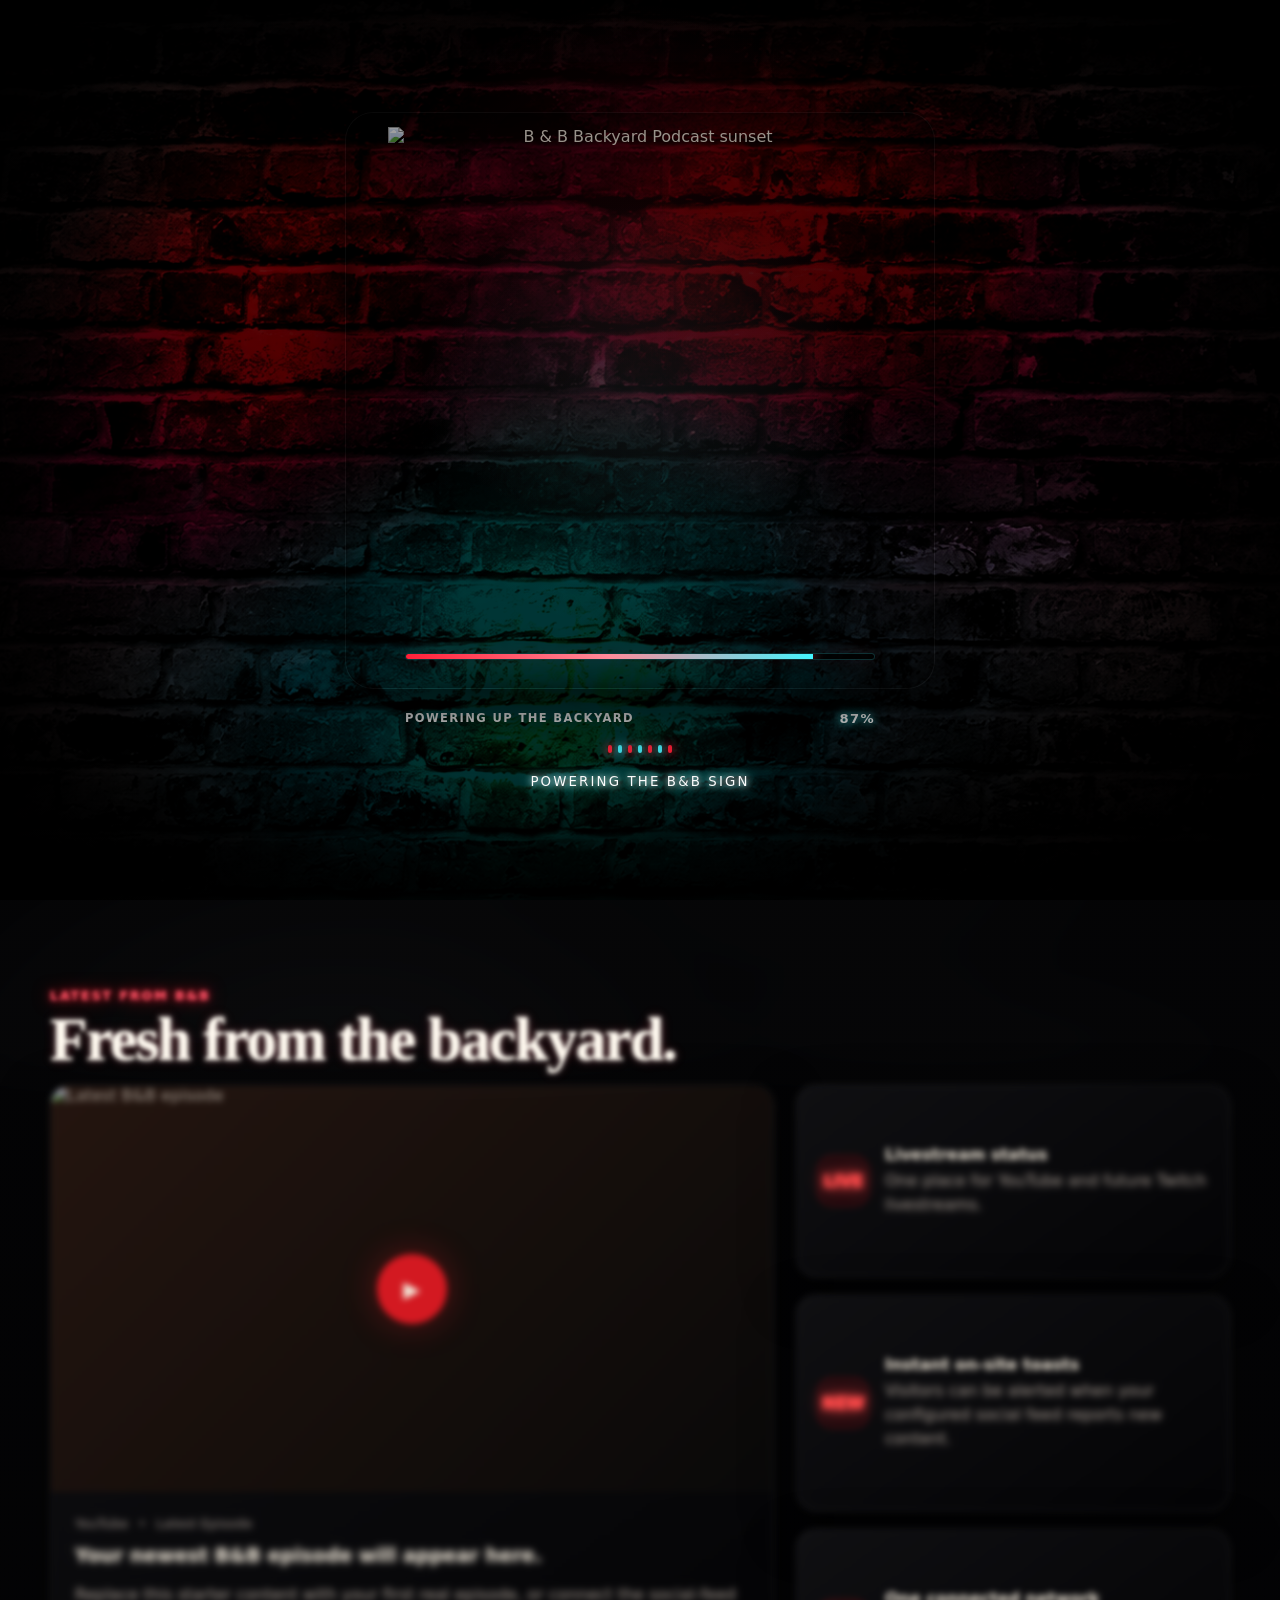
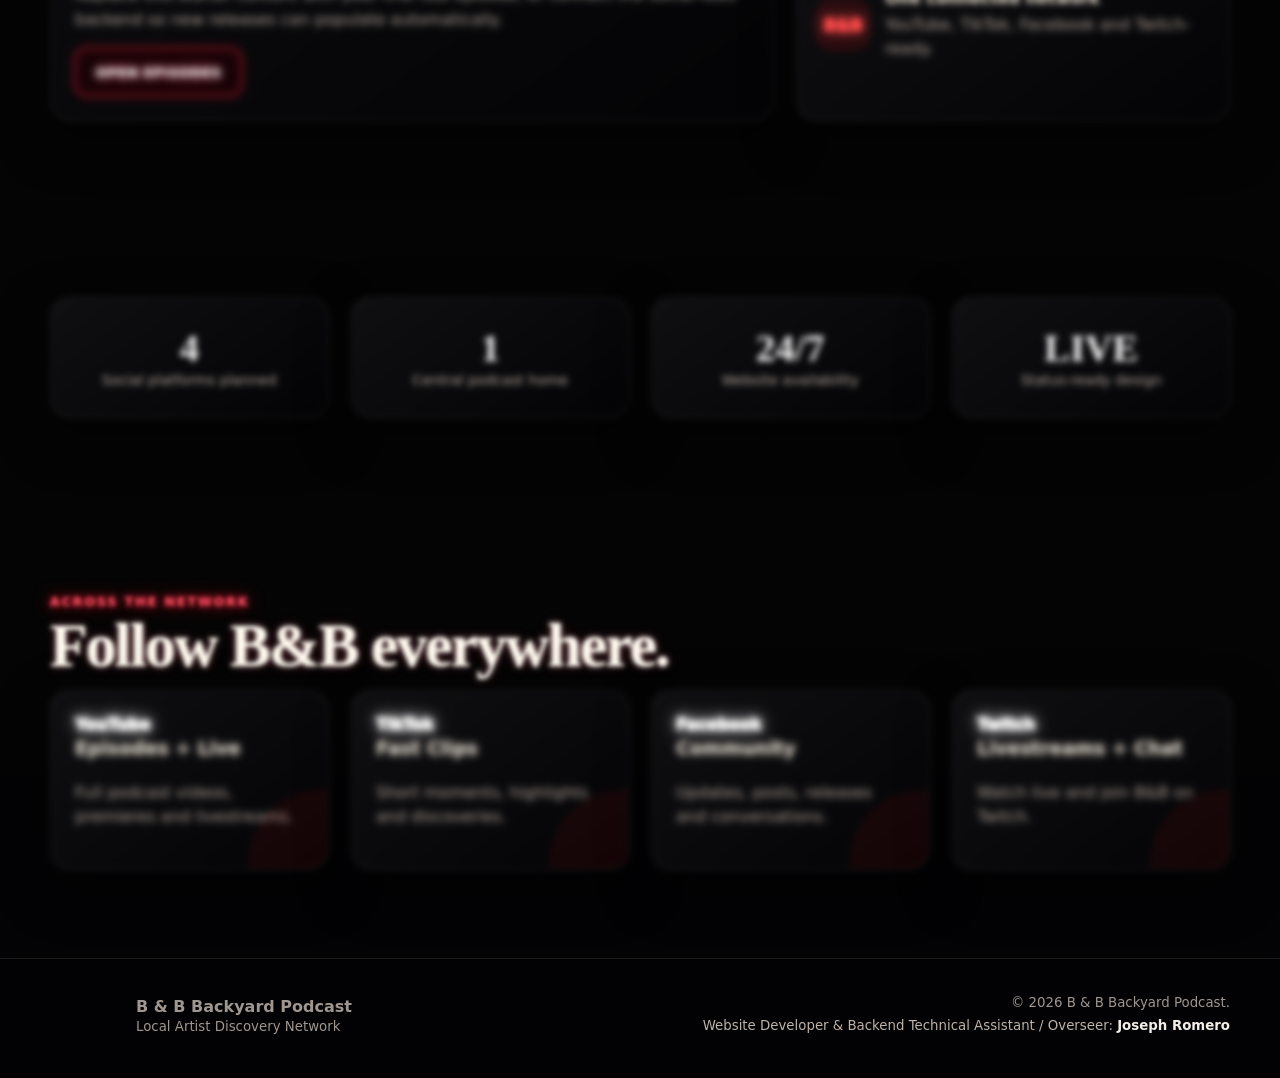
==== commit 88619095: "v1pt1" ====
--- a/index.html
+++ b/index.html
@@ -1,9 +1,9 @@
-<!doctype html><html lang="en"><head><meta charset="utf-8"><meta name="viewport" content="width=device-width,initial-scale=1"><meta name="theme-color" content="#080808"><title>B&B Backyard Podcast | Local Artist Discovery Network</title><meta name="description" content="B&B Backyard Podcast — local artists, real conversations, music, stories and livestreams."><script>(function(){try{if(sessionStorage.getItem('bb-loader-seen'))document.documentElement.classList.add('loader-seen');if(sessionStorage.getItem('bb-transition-pending'))document.documentElement.classList.add('bb-transition-enter')}catch(e){}})();</script><link rel="stylesheet" href="css/styles.css"></head><body>
-<div class="loader" id="siteLoader"><div class="loader-atmosphere"></div><div class="loader-inner"><div class="loader-sign-wrap"><div class="loader-sign-frame"><div class="loader-logo-stack" aria-label="B&B Backyard Podcast"><img class="loader-logo loader-logo-off" src="assets/images/offsignlogo.png" alt="B&B Backyard Podcast neon sign off"><img class="loader-logo loader-logo-on" src="assets/images/nowalltexturelogo.png" alt="" aria-hidden="true"></div><span class="loader-electric-glow"></span></div></div><div class="loader-status"><span class="loader-status-label">Powering up the backyard</span><strong id="loaderPercent">0%</strong></div><div class="progress" aria-label="Website loading progress"><span id="loaderProgress"></span></div><div class="loader-wave" aria-hidden="true"><i></i><i></i><i></i><i></i><i></i><i></i><i></i></div><small id="loaderMessage">Neon circuits warming up</small></div></div>
-<header class="site-header"><div class="container nav"><a class="brand" href="index.html"><span class="nav-logo-stack" aria-label="B&B Backyard Podcast"><img class="nav-logo nav-logo-off" src="assets/images/offsignlogo.png" alt="B&B Backyard Podcast"><img class="nav-logo nav-logo-on" src="assets/images/nowalltexturelogo.png" alt="" aria-hidden="true"></span><span>B&B Backyard Podcast</span></a><button class="menu-btn" id="menuBtn">Menu</button><nav class="nav-links" id="navLinks"><a class="nav-link" href="index.html">Home</a><a class="nav-link" href="episodes.html">Episodes</a><a class="nav-link" href="live.html">Live</a><a class="nav-link" href="clips.html">Clips</a><a class="nav-link" href="crew.html">Crew</a><a class="nav-link" href="about.html">About</a><a class="nav-link" href="socials.html">Socials</a><a class="nav-link" href="contact.html">Contact</a></nav></div></header>
-<main><section class="hero"><div class="container hero-wrap"><div><div class="eyebrow">Local Artist Discovery Network</div><h1>Welcome to the <span class="backyard-neon-flicker">Backyard.</span></h1><p>B&B Backyard Podcast brings local artists, creators, stories and conversations into one place. Watch the newest episode, catch the livestream, discover clips, and follow everything happening across the B&B network.</p><div class="actions"><a class="btn btn-primary" href="episodes.html">Watch Latest Episode</a><a class="btn btn-ghost" href="live.html"><span class="dot" data-live-dot></span><span data-live-text>Check Live Status</span></a></div></div><div class="hero-logo hero-logo-stack" aria-label="B&B Backyard Podcast logo"><img class="hero-logo-image hero-logo-off" src="assets/images/offsignlogo.png" alt="B&B Backyard Podcast logo"><img class="hero-logo-image hero-logo-on" src="assets/images/nowalltexturelogo.png" alt="" aria-hidden="true"></div></div></section>
-<section class="section"><div class="container"><div class="eyebrow">Latest from B&B</div><h2 class="section-title">Fresh from the backyard.</h2><div class="grid feature-grid"><article class="card episode-card"><div class="media-thumb"><img src="assets/images/nowalltexturelogo.png" alt="Latest B&B episode"><span class="play">▶</span></div><div class="card-pad"><div class="meta"><span>YouTube</span><span>•</span><span>Latest Episode</span></div><h3>Your newest B&B episode will appear here.</h3><p>Replace this starter content with your first real episode, or connect the social-feed backend so new releases can populate automatically.</p><a class="btn btn-primary" href="episodes.html">Open Episodes</a></div></article><div class="stack"><article class="card mini-card"><div class="mini-icon">LIVE</div><div><b>Livestream status</b><p>One place for YouTube and future Twitch livestreams.</p></div></article><article class="card mini-card"><div class="mini-icon">NEW</div><div><b>Instant on-site toasts</b><p>Visitors can be alerted when your configured social feed reports new content.</p></div></article><article class="card mini-card"><div class="mini-icon">B&B</div><div><b>One connected network</b><p>YouTube, TikTok, Facebook and Twitch-ready.</p></div></article></div></div></div></section>
+<!doctype html><html lang="en"><head><meta charset="utf-8"><meta name="viewport" content="width=device-width,initial-scale=1"><meta name="theme-color" content="#080808"><title>B & B Backyard Podcast | Local Artist Discovery Network</title><meta name="description" content="B & B Backyard Podcast — local artists, real conversations, music, stories and livestreams."><script>(function(){try{if(sessionStorage.getItem('bb-loader-seen'))document.documentElement.classList.add('loader-seen');if(sessionStorage.getItem('bb-transition-pending'))document.documentElement.classList.add('bb-transition-enter')}catch(e){}})();</script><link rel="stylesheet" href="css/styles.css"></head><body>
+<div class="loader" id="siteLoader"><div class="loader-atmosphere"></div><div class="loader-inner"><div class="loader-sign-wrap"><div class="loader-sign-frame"><div class="loader-logo-stack loader-sunset-stack" aria-label="B & B Backyard Podcast"><img class="loader-logo loader-logo-off loader-sunset-image" src="assets/images/bnb-sunset-blank.png" alt="B & B Backyard Podcast sunset"><img class="loader-logo loader-logo-on loader-sunset-image" src="assets/images/bnb-sunset-logo.png" alt="" aria-hidden="true"></div><img class="loader-billboard-frame" src="assets/images/billboardcustomloader.png" alt="" aria-hidden="true"><span class="loader-electric-glow"></span><div class="country-progress-shell" aria-label="Website loading progress"><img class="country-progress-art" src="assets/images/customloaderbar.png" alt="" aria-hidden="true"><div class="progress"><span id="loaderProgress"></span></div></div></div></div><div class="loader-status"><span class="loader-status-label">Powering up the backyard</span><strong id="loaderPercent">0%</strong></div><div class="loader-wave" aria-hidden="true"><i></i><i></i><i></i><i></i><i></i><i></i><i></i></div><small id="loaderMessage">Neon circuits warming up</small></div></div>
+<header class="site-header"><div class="container nav"><a class="brand" href="index.html"><span class="nav-logo-stack" aria-label="B & B Backyard Podcast"><img class="nav-logo nav-logo-on" src="assets/images/bnb-current-logo.png" alt="B & B Backyard Podcast"></span><span>B & B Backyard Podcast</span></a><button class="menu-btn" id="menuBtn">Menu</button><nav class="nav-links" id="navLinks"><a class="nav-link" href="index.html">Home</a><a class="nav-link" href="episodes.html">Episodes</a><a class="nav-link" href="live.html">Live</a><a class="nav-link" href="clips.html">Clips</a><a class="nav-link" href="crew.html">Crew</a><a class="nav-link" href="about.html">About</a><a class="nav-link" href="socials.html">Socials</a><a class="nav-link" href="contact.html">Contact</a></nav></div></header>
+<main><section class="hero"><div class="container hero-wrap"><div><div class="eyebrow">Local Artist Discovery Network</div><h1>Welcome to the <span class="backyard-neon-flicker">Backyard.</span></h1><p>B & B Backyard Podcast brings local artists, creators, stories and conversations into one place. Watch the newest episode, catch the livestream, discover clips, and follow everything happening across the B&B network.</p><div class="actions"><a class="btn btn-primary" href="episodes.html">Watch Latest Episode</a><a class="btn btn-ghost" href="live.html"><span class="dot" data-live-dot></span><span data-live-text>Check Live Status</span></a></div></div><div class="hero-logo hero-logo-stack hero-bottlecap" aria-label="B & B Backyard Podcast logo"><img class="hero-logo-image hero-logo-on" src="assets/images/bnb-current-logo.png" alt="B & B Backyard Podcast logo"></div></div></section>
+<section class="section"><div class="container"><div class="eyebrow">Latest from B&B</div><h2 class="section-title">Fresh from the backyard.</h2><div class="grid feature-grid"><article class="card episode-card"><div class="media-thumb"><img src="assets/images/bnb-current-logo.png" alt="Latest B&B episode"><span class="play">▶</span></div><div class="card-pad"><div class="meta"><span>YouTube</span><span>•</span><span>Latest Episode</span></div><h3>Your newest B&B episode will appear here.</h3><p>Replace this starter content with your first real episode, or connect the social-feed backend so new releases can populate automatically.</p><a class="btn btn-primary" href="episodes.html">Open Episodes</a></div></article><div class="stack"><article class="card mini-card"><div class="mini-icon">LIVE</div><div><b>Livestream status</b><p>One place for YouTube and future Twitch livestreams.</p></div></article><article class="card mini-card"><div class="mini-icon">NEW</div><div><b>Instant on-site toasts</b><p>Visitors can be alerted when your configured social feed reports new content.</p></div></article><article class="card mini-card"><div class="mini-icon">B&B</div><div><b>One connected network</b><p>YouTube, TikTok, Facebook and Twitch-ready.</p></div></article></div></div></div></section>
 <section class="section"><div class="container"><div class="grid stats"><div class="card stat"><strong>4</strong><span>Social platforms planned</span></div><div class="card stat"><strong>1</strong><span>Central podcast home</span></div><div class="card stat"><strong>24/7</strong><span>Website availability</span></div><div class="card stat"><strong>LIVE</strong><span>Status-ready design</span></div></div></div></section>
 <section class="section"><div class="container"><div class="eyebrow">Across the network</div><h2 class="section-title">Follow B&B everywhere.</h2><div class="grid social-grid"><a class="card social-card" href="https://www.youtube.com/@BnBEntertains" target="_blank" rel="noopener noreferrer"><div><div class="social-label">YouTube</div><h3>Episodes + Live</h3></div><p>Full podcast videos, premieres and livestreams.</p></a><a class="card social-card" href="https://www.tiktok.com/@bnb_entertains" target="_blank" rel="noopener noreferrer"><div><div class="social-label">TikTok</div><h3>Fast Clips</h3></div><p>Short moments, highlights and discoveries.</p></a><a class="card social-card" href="https://www.facebook.com/profile.php?id=61579615124683" target="_blank" rel="noopener noreferrer"><div><div class="social-label">Facebook</div><h3>Community</h3></div><p>Updates, posts, releases and conversations.</p></a><a class="card social-card" href="https://www.twitch.tv/bandbpodcast" target="_blank" rel="noopener noreferrer"><div><div class="social-label">Twitch</div><h3>Livestreams + Chat</h3></div><p>Watch live and join B&B on Twitch.</p></a></div></div></section>
 </main>
-<footer class="footer"><div class="container footer-wrap"><div class="footer-logo"><img src="assets/images/nowalltexturelogo.png" alt=""><div><b>B&B Backyard Podcast</b><br><small>Local Artist Discovery Network</small></div></div><div class="footer-meta"><small>© <span data-year></span> B&B Backyard Podcast.</small><small class="footer-dev-credit">Website Developer &amp; Backend Technical Assistant / Overseer: <strong>Joseph Romero</strong></small></div></div></footer><div class="toast-stack" id="toastStack"></div><script src="js/main.js"></script><script src="js/social-sync.js"></script></body></html>
+<footer class="footer"><div class="container footer-wrap"><div class="footer-logo"><img src="assets/images/bnb-current-logo.png" alt=""><div><b>B & B Backyard Podcast</b><br><small>Local Artist Discovery Network</small></div></div><div class="footer-meta"><small>© <span data-year></span> B & B Backyard Podcast.</small><small class="footer-dev-credit">Website Developer &amp; Backend Technical Assistant / Overseer: <strong>Joseph Romero</strong></small></div></div><img class="footer-farm-art" src="assets/images/custom-footer.png" alt="" aria-hidden="true"></footer><div class="toast-stack" id="toastStack"></div><script src="js/main.js"></script><script src="js/social-sync.js"></script></body></html>
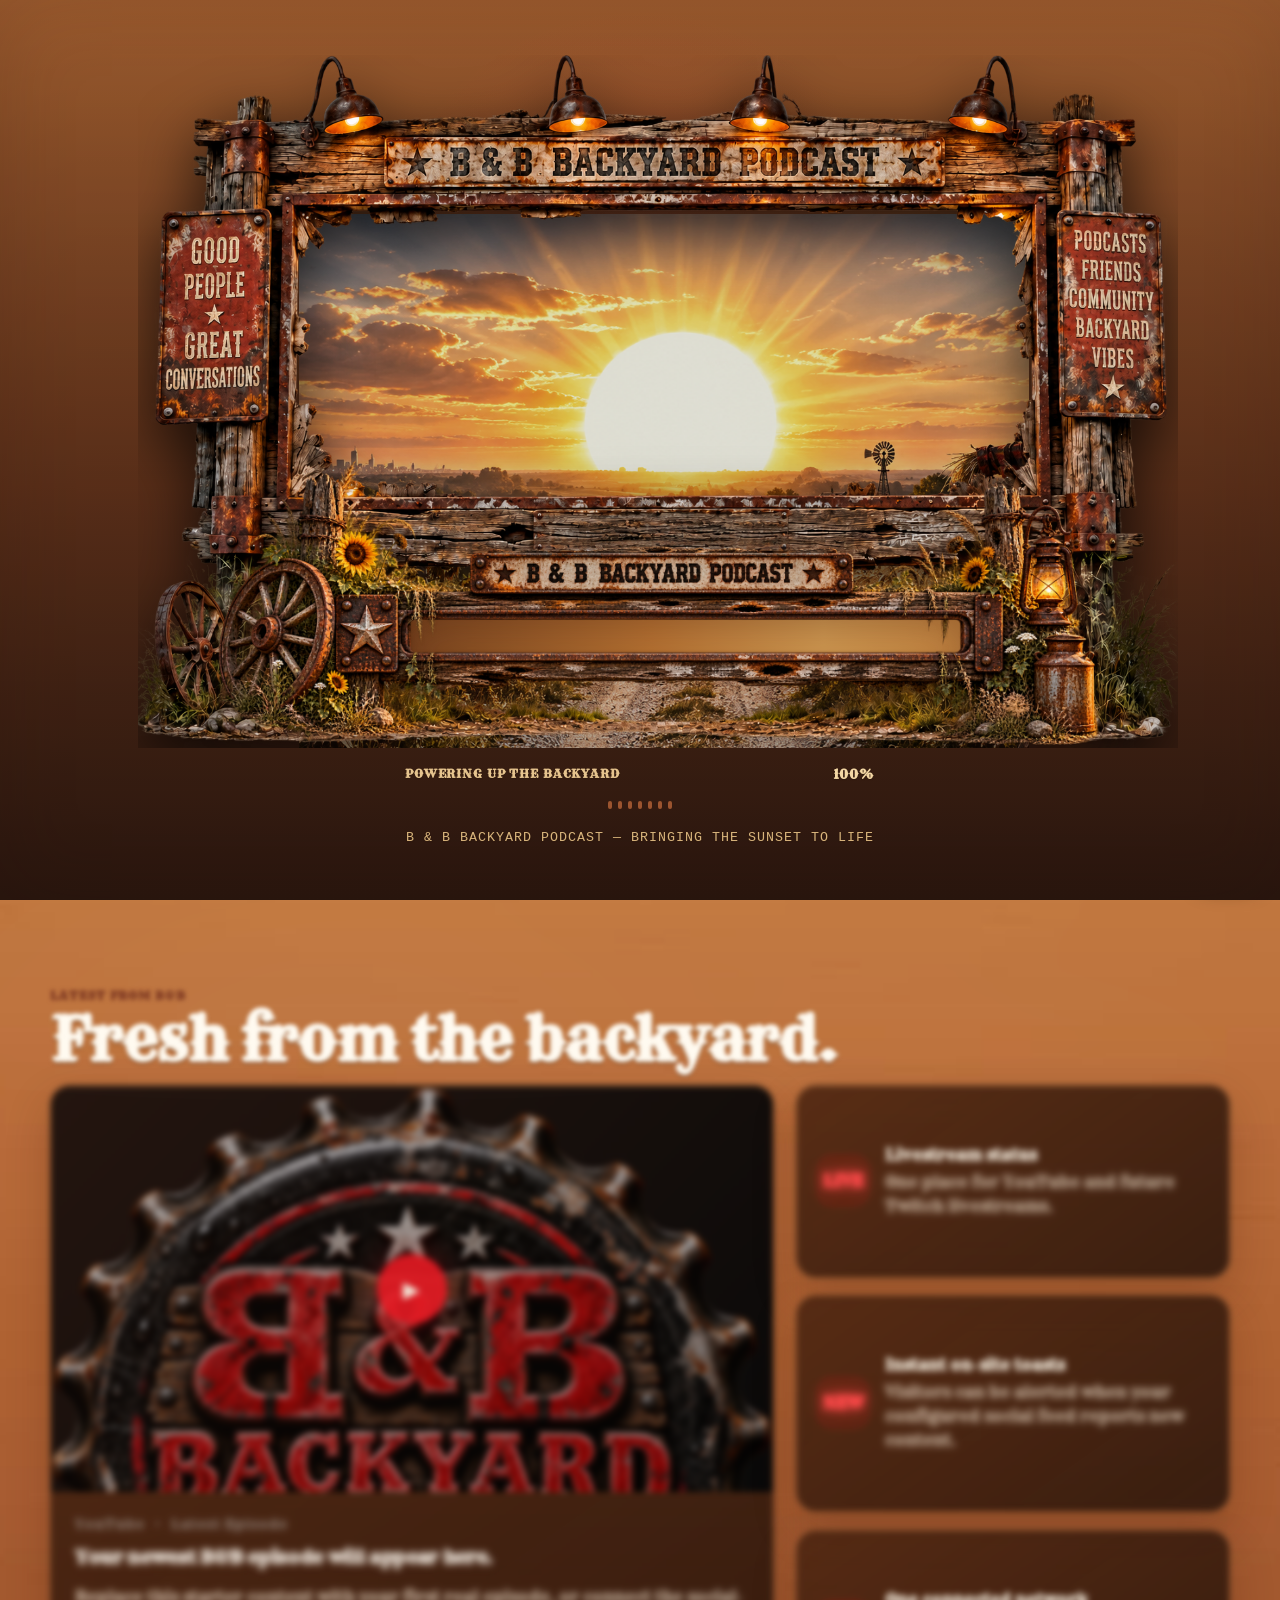
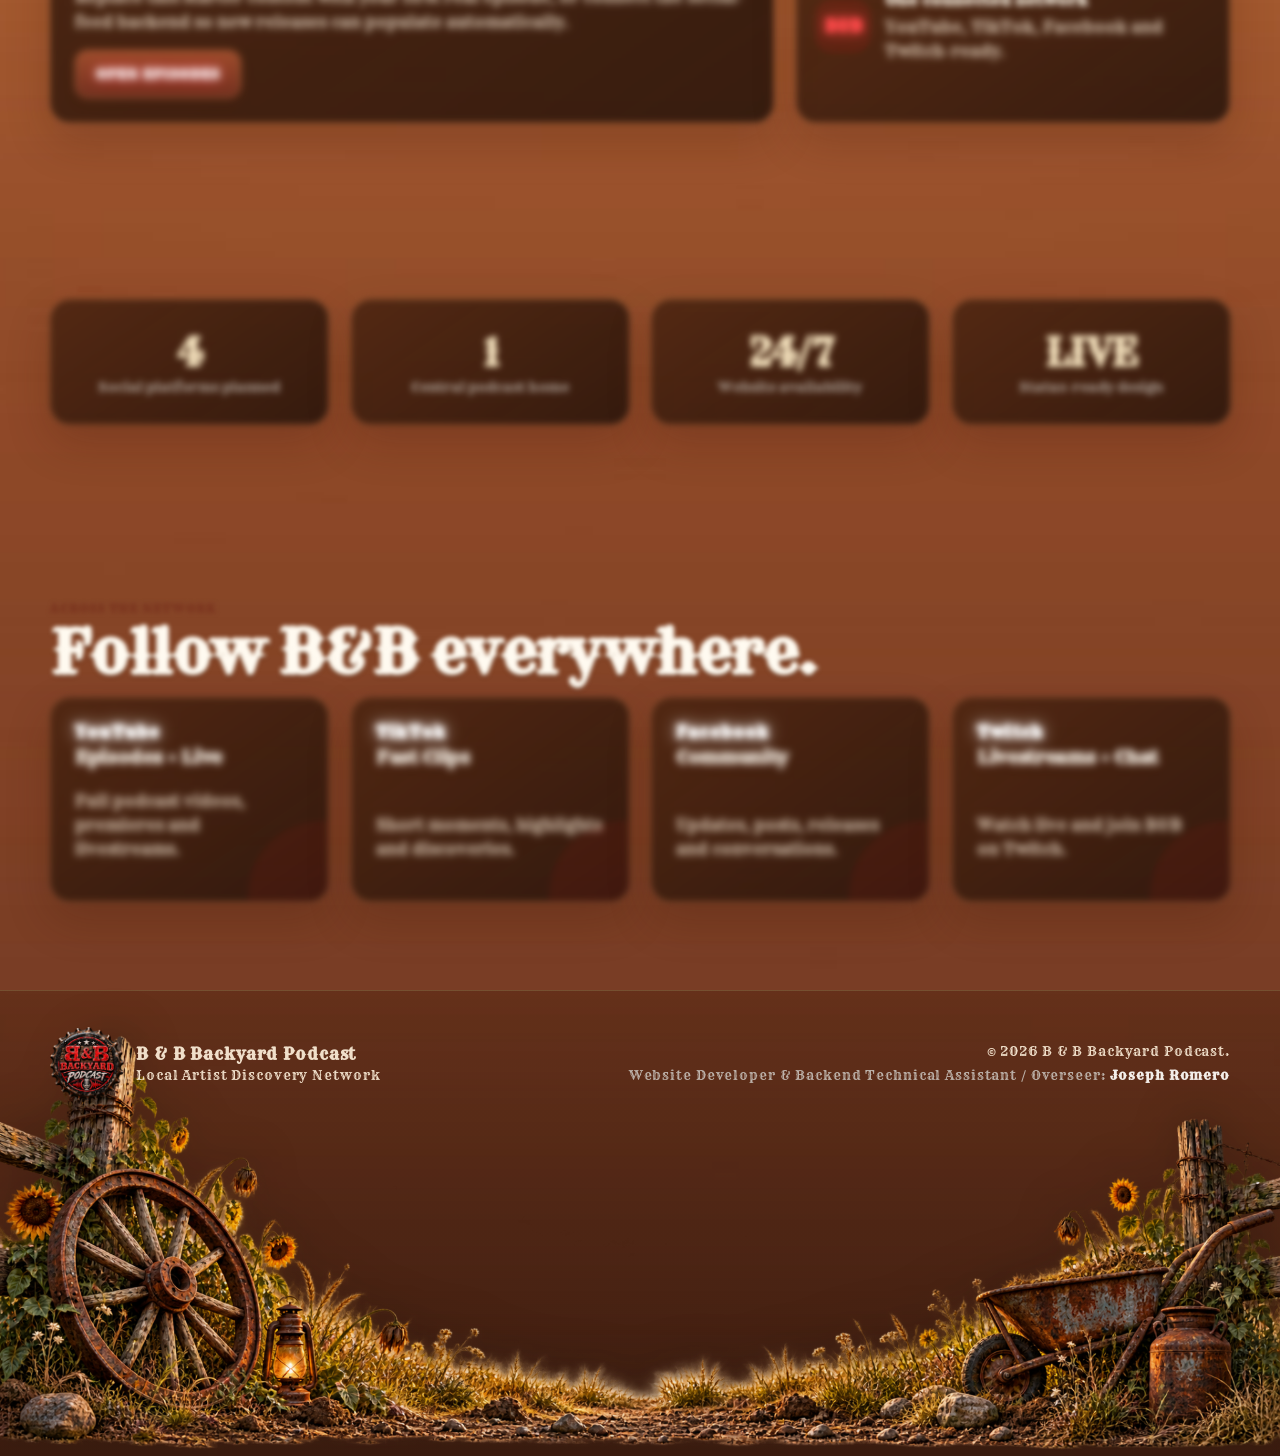
==== commit 42df5dad: "mobile enhance fix fixed animation layout" ====
--- a/index.html
+++ b/index.html
@@ -1,4 +1,7 @@
-<!doctype html><html lang="en"><head><meta charset="utf-8"><meta name="viewport" content="width=device-width,initial-scale=1"><meta name="theme-color" content="#080808"><title>B & B Backyard Podcast | Local Artist Discovery Network</title><meta name="description" content="B & B Backyard Podcast — local artists, real conversations, music, stories and livestreams."><script>(function(){try{if(sessionStorage.getItem('bb-loader-seen'))document.documentElement.classList.add('loader-seen');if(sessionStorage.getItem('bb-transition-pending'))document.documentElement.classList.add('bb-transition-enter')}catch(e){}})();</script><link rel="stylesheet" href="css/styles.css"></head><body>
+<!doctype html><html lang="en"><head><meta charset="utf-8"><meta name="viewport" content="width=device-width,initial-scale=1"><meta name="theme-color" content="#080808"><title>B & B Backyard Podcast | Local Artist Discovery Network</title><meta name="description" content="B & B Backyard Podcast — local artists, real conversations, music, stories and livestreams."><script>(function(){try{if(sessionStorage.getItem('bb-loader-seen'))document.documentElement.classList.add('loader-seen');if(sessionStorage.getItem('bb-transition-pending'))document.documentElement.classList.add('bb-transition-enter')}catch(e){}})();</script><link rel="stylesheet" href="css/styles.css">  <link rel="preconnect" href="https://fonts.googleapis.com">
+  <link rel="preconnect" href="https://fonts.gstatic.com" crossorigin>
+  <link href="https://fonts.googleapis.com/css2?family=Rye&display=swap" rel="stylesheet">
+</head><body>
 <div class="loader" id="siteLoader"><div class="loader-atmosphere"></div><div class="loader-inner"><div class="loader-sign-wrap"><div class="loader-sign-frame"><div class="loader-logo-stack loader-sunset-stack" aria-label="B & B Backyard Podcast"><img class="loader-logo loader-logo-off loader-sunset-image" src="assets/images/bnb-sunset-blank.png" alt="B & B Backyard Podcast sunset"><img class="loader-logo loader-logo-on loader-sunset-image" src="assets/images/bnb-sunset-logo.png" alt="" aria-hidden="true"></div><img class="loader-billboard-frame" src="assets/images/billboardcustomloader.png" alt="" aria-hidden="true"><span class="loader-electric-glow"></span><div class="country-progress-shell" aria-label="Website loading progress"><img class="country-progress-art" src="assets/images/customloaderbar.png" alt="" aria-hidden="true"><div class="progress"><span id="loaderProgress"></span></div></div></div></div><div class="loader-status"><span class="loader-status-label">Powering up the backyard</span><strong id="loaderPercent">0%</strong></div><div class="loader-wave" aria-hidden="true"><i></i><i></i><i></i><i></i><i></i><i></i><i></i></div><small id="loaderMessage">Neon circuits warming up</small></div></div>
 <header class="site-header"><div class="container nav"><a class="brand" href="index.html"><span class="nav-logo-stack" aria-label="B & B Backyard Podcast"><img class="nav-logo nav-logo-on" src="assets/images/bnb-current-logo.png" alt="B & B Backyard Podcast"></span><span>B & B Backyard Podcast</span></a><button class="menu-btn" id="menuBtn">Menu</button><nav class="nav-links" id="navLinks"><a class="nav-link" href="index.html">Home</a><a class="nav-link" href="episodes.html">Episodes</a><a class="nav-link" href="live.html">Live</a><a class="nav-link" href="clips.html">Clips</a><a class="nav-link" href="crew.html">Crew</a><a class="nav-link" href="about.html">About</a><a class="nav-link" href="socials.html">Socials</a><a class="nav-link" href="contact.html">Contact</a></nav></div></header>
 <main><section class="hero"><div class="container hero-wrap"><div><div class="eyebrow">Local Artist Discovery Network</div><h1>Welcome to the <span class="backyard-neon-flicker">Backyard.</span></h1><p>B & B Backyard Podcast brings local artists, creators, stories and conversations into one place. Watch the newest episode, catch the livestream, discover clips, and follow everything happening across the B&B network.</p><div class="actions"><a class="btn btn-primary" href="episodes.html">Watch Latest Episode</a><a class="btn btn-ghost" href="live.html"><span class="dot" data-live-dot></span><span data-live-text>Check Live Status</span></a></div></div><div class="hero-logo hero-logo-stack hero-bottlecap" aria-label="B & B Backyard Podcast logo"><img class="hero-logo-image hero-logo-on" src="assets/images/bnb-current-logo.png" alt="B & B Backyard Podcast logo"></div></div></section>
--- a/css/styles.css
+++ b/css/styles.css
@@ -1118,3 +1118,1393 @@
 body.crew-modal-open{overflow:hidden}
 @media(max-width:700px){.footer-meta{text-align:center}.crew-modal{padding:14px}.crew-modal-panel{grid-template-columns:1fr;gap:18px;padding:56px 20px 24px}.crew-modal-photo{width:min(250px,72vw);margin:auto}.crew-modal-copy{text-align:center}}
 @media(prefers-reduced-motion:reduce){.crew-card-interactive,.crew-modal,.crew-modal-close{transition:none!important}}
+
+/* ===== B & B v1.4.8 sunset loader + bottle-cap brand refresh ===== */
+.loader-inner{width:min(1040px,94vw)}
+.loader-sign-wrap{width:100%;margin-bottom:18px}
+.loader-sign-frame{width:min(960px,92vw);max-width:none;aspect-ratio:3/2;border:0!important;background:transparent!important;box-shadow:none!important;overflow:hidden;border-radius:22px}
+.loader-sunset-stack{position:absolute;inset:0;width:100%;height:100%}
+.loader-sunset-stack .loader-sunset-image{position:absolute!important;inset:0!important;width:100%!important;height:100%!important;max-width:none!important;object-fit:cover!important;margin:0!important;border-radius:22px;filter:none!important;transform:none!important}
+.loader.bb-flash-off .loader-sunset-stack .loader-logo-off,.loader.powering .loader-sunset-stack .loader-logo-off{opacity:1!important;filter:brightness(.88) saturate(.92)!important}
+.loader.bb-flash-off .loader-sunset-stack .loader-logo-on,.loader.powering .loader-sunset-stack .loader-logo-on{opacity:0!important}
+.loader.bb-flash-on .loader-sunset-stack .loader-logo-off{opacity:.08!important}
+.loader.bb-flash-on .loader-sunset-stack .loader-logo-on{opacity:1!important;filter:brightness(1.04) saturate(1.04)!important}
+.loader.bb-final-on .loader-sunset-stack .loader-logo-off{opacity:0!important}
+.loader.bb-final-on .loader-sunset-stack .loader-logo-on{opacity:1!important;filter:brightness(1.04) saturate(1.05) drop-shadow(0 0 24px rgba(255,176,64,.22))!important}
+.loader-electric-glow{inset:8% 6%;border-radius:28px;box-shadow:0 0 45px rgba(255,154,44,.22),0 0 90px rgba(255,211,111,.10)!important}
+.site-header .brand .nav-logo-stack{width:58px!important;height:58px!important;flex-basis:58px!important}
+.site-header .brand .nav-logo-on{opacity:1!important;filter:drop-shadow(0 4px 8px rgba(0,0,0,.55))!important}
+.site-header .brand.nav-bottlecap-pulse .nav-logo-on{filter:brightness(1.14) drop-shadow(0 0 8px rgba(255,66,66,.38)) drop-shadow(0 0 12px rgba(255,180,70,.22))!important}
+.hero-logo.hero-bottlecap{aspect-ratio:1/1;width:min(100%,560px);animation:bbHeroFloatV145 6s ease-in-out infinite!important}
+.hero-bottlecap .hero-logo-on{opacity:1!important;filter:drop-shadow(0 26px 40px rgba(0,0,0,.55));transition:filter .5s ease!important}
+.hero-bottlecap.hero-bottlecap-pulse .hero-logo-on{filter:brightness(1.1) drop-shadow(0 0 18px rgba(255,48,48,.28)) drop-shadow(0 28px 42px rgba(0,0,0,.58))!important}
+.footer-logo img{object-fit:contain;background:transparent;border-radius:0}
+@media(max-width:640px){
+ .loader-inner{width:96vw;padding-inline:10px}
+ .loader-sign-frame{width:94vw;border-radius:14px}
+ .loader-sunset-stack .loader-sunset-image{border-radius:14px}
+ .site-header .brand .nav-logo-stack{width:50px!important;height:50px!important;flex-basis:50px!important}
+}
+@media(prefers-reduced-motion:reduce){.site-header .brand.nav-bottlecap-pulse .nav-logo-on,.hero-bottlecap.hero-bottlecap-pulse .hero-logo-on{filter:none!important}}
+
+
+/* ===== B & B v1.4.9 crew portraits + weathered roadside billboard loader ===== */
+.crew-photo{overflow:hidden;background:#090909}
+.crew-photo img{width:100%;height:100%;display:block;object-fit:cover;object-position:center}
+.crew-card:nth-child(2) .crew-photo img{object-position:center 42%}
+.crew-modal-photo img{object-fit:cover;object-position:center}
+
+/* Keep the existing sunset loader mechanics; give the scene a weathered country billboard frame. */
+.loader-sign-wrap{padding:24px 28px 34px;position:relative}
+.loader-sign-frame{
+  border:12px solid #4b2c19!important;
+  border-radius:8px!important;
+  background:#160d08!important;
+  box-shadow:
+    0 0 0 3px #1c100a,
+    0 0 0 6px rgba(119,75,42,.75),
+    0 22px 42px rgba(0,0,0,.72),
+    inset 0 0 18px rgba(0,0,0,.72)!important;
+  overflow:hidden!important;
+}
+.loader-sign-frame::before{
+  content:"";position:absolute;inset:-12px;z-index:6;pointer-events:none;border-radius:8px;
+  background:
+    linear-gradient(90deg,transparent 0 8%,rgba(0,0,0,.28) 8.5% 9%,transparent 9.5% 78%,rgba(0,0,0,.24) 78.5% 79%,transparent 79.5%),
+    linear-gradient(0deg,rgba(255,255,255,.04),transparent 18%,rgba(0,0,0,.12) 72%,transparent);
+  mix-blend-mode:multiply;
+}
+.loader-sign-frame::after{
+  content:"";position:absolute;z-index:8;left:7%;right:7%;bottom:-31px;height:28px;pointer-events:none;
+  background:linear-gradient(90deg,#2a170d,#704323 12%,#392012 48%,#6a3d20 76%,#25140b);
+  border:3px solid #160c07;box-shadow:0 8px 16px rgba(0,0,0,.58);
+}
+.loader-sunset-stack .loader-sunset-image{border-radius:0!important}
+.loader-sign-wrap::before,.loader-sign-wrap::after{
+  content:"";position:absolute;bottom:0;width:28px;height:52px;z-index:0;
+  background:linear-gradient(90deg,#24130b,#63391e 45%,#2a160c);border:3px solid #160c07;
+  box-shadow:0 10px 18px rgba(0,0,0,.5)
+}
+.loader-sign-wrap::before{left:20%}.loader-sign-wrap::after{right:20%}
+
+/* Transition now uses the matching blank bottle cap, then reveals the logo cap. */
+.transition-logo-off{filter:brightness(.72) contrast(1.08) saturate(.9) drop-shadow(0 20px 34px rgba(0,0,0,.82))}
+.transition-logo-on{filter:drop-shadow(0 20px 34px rgba(0,0,0,.84))}
+@media(max-width:640px){
+  .loader-sign-wrap{padding:14px 12px 26px}
+  .loader-sign-frame{border-width:7px!important}
+  .loader-sign-frame::after{bottom:-23px;height:20px}
+  .loader-sign-wrap::before,.loader-sign-wrap::after{height:38px;width:20px}
+}
+
+/* ===== B & B v1.4.10 crew portrait framing fix ===== */
+/* Keep Ora Johnson's full head visible in the landscape crew-card crop without altering the source photo. */
+.crew-card:nth-child(3) .crew-photo img{object-position:center 32%}
+
+/* ===== B & B v1.4.11 Ora Johnson portrait framing correction ===== */
+/* Shift the existing portrait downward inside the crop so Ora's complete face/head is visible. */
+.crew-card:nth-child(3) .crew-photo img{object-position:center 72%!important}
+
+/* ===== B & B v1.4.13 Ora Johnson portrait display fix ===== */
+/* Crew card #3: prioritize Ora's complete head/face instead of cropping the portrait. */
+.crew-card:nth-child(3) .crew-photo{
+  background:#090909;
+}
+.crew-card:nth-child(3) .crew-photo img{
+  width:100%;
+  height:100%;
+  object-fit:contain!important;
+  object-position:center center!important;
+}
+/* Profile popout: show Ora's complete original portrait rather than inheriting the card crop. */
+.crew-modal-photo img[alt="Ora Johnson"]{
+  width:100%;
+  height:100%;
+  object-fit:contain!important;
+  object-position:center center!important;
+  background:#090909;
+}
+
+/* ===== B & B v1.4.14 supplied billboard loader + farm footer art ===== */
+/* Preserve the existing loader timing/flicker. The sunset stays underneath; the user's
+   transparent weathered billboard PNG is layered above it as the physical frame. */
+.loader-sign-wrap{padding:0!important;margin:0 auto 18px!important;position:relative!important;width:min(1040px,96vw)!important}
+.loader-sign-frame{position:relative!important;width:100%!important;aspect-ratio:1536/1024!important;border:0!important;border-radius:0!important;background:transparent!important;box-shadow:none!important;overflow:visible!important}
+.loader-sign-frame::before,.loader-sign-frame::after,.loader-sign-wrap::before,.loader-sign-wrap::after{display:none!important;content:none!important}
+.loader-sunset-stack{position:absolute!important;left:14.6%!important;right:14.6%!important;top:22.4%!important;bottom:34.2%!important;width:auto!important;height:auto!important;overflow:hidden!important;z-index:1!important;background:#080808}
+.loader-sunset-stack .loader-sunset-image{width:100%!important;height:100%!important;object-fit:cover!important;object-position:center!important;border-radius:0!important}
+.loader-billboard-frame{position:absolute;inset:0;width:100%;height:100%;object-fit:contain;z-index:5;pointer-events:none;filter:drop-shadow(0 22px 30px rgba(0,0,0,.72))}
+.loader-electric-glow{z-index:3!important;left:16%!important;right:16%!important;top:24%!important;bottom:36%!important;inset:auto!important;border-radius:4px!important;pointer-events:none}
+.loader-status{margin-top:-3.5vw!important;position:relative;z-index:8}
+.loader .progress,.loader-wave,.loader small{position:relative;z-index:8}
+
+/* Supplied transparent farm scene decorates the footer without replacing its content. */
+.footer{position:relative!important;overflow:hidden!important;padding-bottom:clamp(115px,13vw,210px)!important;background:linear-gradient(180deg,rgba(3,3,4,.9),rgba(3,3,4,.72))!important}
+.footer-wrap{position:relative!important;z-index:3!important}
+.footer-farm-art{position:absolute;z-index:1;pointer-events:none;left:50%;bottom:0;transform:translateX(-50%);width:min(100%,2048px);height:auto;max-height:clamp(120px,15vw,230px);object-fit:cover;object-position:center bottom;filter:drop-shadow(0 -10px 22px rgba(0,0,0,.2))}
+@media(max-width:640px){
+ .loader-sign-wrap{width:98vw!important}
+ .loader-status{margin-top:-1.5vw!important}
+ .footer{padding-bottom:105px!important}
+ .footer-farm-art{width:155%;max-width:none;max-height:125px}
+}
+
+/* ===== B & B v1.4.15 billboard viewport + full footer artwork fix ===== */
+/* Keep BOTH sunset states completely inside the transparent center opening of the supplied billboard. */
+.loader-sunset-stack{
+  left:15.8%!important;
+  right:15.5%!important;
+  top:22.6%!important;
+  bottom:35.8%!important;
+  overflow:hidden!important;
+  clip-path:inset(0)!important;
+  background:#080808!important;
+}
+.loader-sunset-stack .loader-sunset-image{
+  position:absolute!important;
+  inset:0!important;
+  width:100%!important;
+  height:100%!important;
+  max-width:none!important;
+  max-height:none!important;
+  object-fit:cover!important;
+  object-position:center center!important;
+  transform:none!important;
+}
+.loader-electric-glow{
+  left:16.2%!important;
+  right:15.9%!important;
+  top:23.1%!important;
+  bottom:36.3%!important;
+}
+/* Put loader information below the complete billboard instead of over the artwork. */
+.loader-status{margin-top:8px!important}
+
+/* Show the COMPLETE supplied footer scene. Never crop its wagon wheel, plants or wheelbarrow. */
+.footer{
+  overflow:visible!important;
+  padding-bottom:clamp(185px,33.3vw,355px)!important;
+}
+.footer-farm-art{
+  position:absolute!important;
+  left:50%!important;
+  bottom:0!important;
+  transform:translateX(-50%)!important;
+  width:min(100%,2048px)!important;
+  height:auto!important;
+  max-height:none!important;
+  object-fit:contain!important;
+  object-position:center bottom!important;
+}
+@media(max-width:640px){
+  .loader-sunset-stack{left:15.8%!important;right:15.5%!important;top:22.6%!important;bottom:35.8%!important}
+  .loader-status{margin-top:6px!important}
+  .footer{padding-bottom:33.3vw!important;min-height:220px}
+  .footer-farm-art{width:100%!important;max-width:2048px!important;max-height:none!important;object-fit:contain!important}
+}
+
+/* ===== B & B v1.4.16 exact billboard opening containment fix ===== */
+/* The supplied billboard's true clear center opening is approx x=234..1318, y=230..651
+   on its 1536x1024 canvas. Use a slightly inset safe viewport so no sunset pixels can
+   appear through/around the weathered frame edges. */
+.loader-sign-frame{
+  overflow:hidden!important;
+  isolation:isolate!important;
+}
+.loader-sunset-stack{
+  left:15.95%!important;
+  right:15.05%!important;
+  top:23.25%!important;
+  bottom:37.20%!important;
+  width:auto!important;
+  height:auto!important;
+  overflow:hidden!important;
+  clip-path:inset(0 round 1px)!important;
+  contain:paint!important;
+  z-index:1!important;
+}
+.loader-sunset-stack .loader-sunset-image{
+  position:absolute!important;
+  inset:0!important;
+  display:block!important;
+  width:100%!important;
+  height:100%!important;
+  object-fit:cover!important;
+  object-position:center center!important;
+  border-radius:0!important;
+}
+.loader-billboard-frame{
+  z-index:10!important;
+}
+.loader-electric-glow{
+  left:16.35%!important;
+  right:15.45%!important;
+  top:23.65%!important;
+  bottom:37.60%!important;
+  z-index:4!important;
+}
+@media(max-width:640px){
+  .loader-sunset-stack{
+    left:15.95%!important;
+    right:15.05%!important;
+    top:23.25%!important;
+    bottom:37.20%!important;
+  }
+}
+
+/* ===== B & B v1.4.17 — warm golden backyard/farm theme =====
+   Replaces the dark brick atmosphere with the supplied sunrise/farm artwork.
+   Existing layout, loader billboard, crew, transitions and page structure are preserved. */
+body{
+  background:#b56f28 url('../assets/images/backyard-golden-farm-background.png') center center/cover fixed no-repeat!important;
+}
+body::before{
+  background:
+    linear-gradient(180deg,rgba(78,35,10,.08),rgba(76,31,8,.18)),
+    radial-gradient(circle at 50% 12%,rgba(255,231,154,.18),transparent 42%)!important;
+}
+body::after{
+  box-shadow:inset 0 0 110px 18px rgba(83,35,8,.20)!important;
+}
+main{
+  background:linear-gradient(180deg,rgba(255,210,128,.05),rgba(90,38,10,.10))!important;
+}
+.site-header{
+  background:linear-gradient(180deg,rgba(74,31,12,.88),rgba(55,22,9,.82))!important;
+  border-bottom:1px solid rgba(255,190,93,.42)!important;
+  box-shadow:0 8px 28px rgba(68,27,8,.24),0 1px 0 rgba(255,224,166,.15)!important;
+}
+.card{
+  background:linear-gradient(145deg,rgba(75,36,16,.88),rgba(38,19,10,.86))!important;
+  border-color:rgba(255,211,147,.22)!important;
+  box-shadow:0 18px 44px rgba(68,27,8,.24)!important;
+}
+.page-hero,.section{position:relative}
+.section-copy,.page-hero p,.hero p,.card p,.footer{color:#f0dfca!important}
+.eyebrow{color:#ffd07a!important;text-shadow:0 0 12px rgba(255,174,55,.30)}
+.section-title,.page-hero h1,.hero h1,.card h2,.card h3{color:#fffaf0!important;text-shadow:0 2px 8px rgba(70,27,7,.48)!important}
+.btn-ghost{background:rgba(85,40,16,.55)!important;border-color:rgba(255,221,169,.34)!important}
+.footer{
+  background:linear-gradient(180deg,rgba(73,31,11,.42),rgba(41,19,8,.70))!important;
+  border-top-color:rgba(255,205,129,.28)!important;
+}
+/* Keep the loader readable, but replace the black/brick surround with a warm sunrise backdrop. */
+.loader{
+  background:#9b581f url('../assets/images/backyard-golden-farm-background.png') center/cover no-repeat!important;
+}
+.loader::before{
+  background:linear-gradient(180deg,rgba(73,29,8,.18),rgba(58,23,7,.30))!important;
+  box-shadow:inset 0 0 120px 30px rgba(76,30,7,.28)!important;
+}
+/* The page-change doors now carry the same warm farm identity instead of dark brick. */
+.transition-door{
+  background:#8f4e1d url('../assets/images/backyard-golden-farm-background.png') center/cover no-repeat!important;
+  box-shadow:inset 0 0 90px 18px rgba(66,25,7,.34)!important;
+}
+.transition-door::after{
+  background:linear-gradient(90deg,rgba(80,31,8,.26),transparent 42%,rgba(255,190,80,.10))!important;
+}
+.page-transition::before{
+  background:rgba(83,32,8,.18)!important;
+  box-shadow:inset 0 0 120px 25px rgba(71,27,7,.28)!important;
+}
+@media(max-width:980px){body{background-attachment:scroll!important;background-position:center top!important}}
+
+/* ===== B & B v1.4.19 — lightweight sunset atmosphere ===== */
+body{background:#9b5727 url('../assets/images/sunset-lightweight-background.jpg') center top/cover no-repeat!important;background-attachment:scroll!important}
+body::before{opacity:.10!important;background:linear-gradient(180deg,rgba(255,229,170,.08),rgba(75,31,20,.06))!important;mask-image:none!important}
+body::after{background:none!important;box-shadow:none!important}
+main{background:rgba(92,39,21,.025)!important}
+.site-header,.card,.footer{backdrop-filter:none!important;-webkit-backdrop-filter:none!important}
+.loader{background:#98502b!important;background-image:linear-gradient(180deg,#c9783d 0%,#98502b 54%,#633523 100%)!important}
+.loader::before{background:rgba(79,32,18,.10)!important;box-shadow:inset 0 0 70px 12px rgba(78,32,19,.14)!important}
+.transition-door{background:#874326!important;background-image:linear-gradient(180deg,#b96532 0%,#874326 58%,#603222 100%)!important}
+.transition-door::after{background:linear-gradient(90deg,rgba(82,33,19,.16),transparent 48%,rgba(255,205,119,.06))!important}
+.page-transition::before{background:rgba(105,49,27,.12)!important;box-shadow:inset 0 0 70px 12px rgba(73,31,19,.16)!important}
+
+
+/* ===== B & B v1.4.20 — custom country loading bar =====
+   Uses the supplied transparent loading-bar artwork while preserving the existing loader logic. */
+.country-progress-shell{
+  position:relative;
+  width:min(820px,94vw);
+  aspect-ratio:2048 / 690;
+  margin:-6px auto -4px;
+  pointer-events:none;
+}
+.country-progress-art{
+  position:absolute;
+  inset:0;
+  width:100%;
+  height:100%;
+  object-fit:contain;
+  display:block;
+  z-index:2;
+  filter:drop-shadow(0 12px 16px rgba(66,31,12,.30));
+}
+/* Fill sits only inside the long empty opening in the custom artwork. */
+.country-progress-shell .progress{
+  position:absolute!important;
+  left:21.9%!important;
+  top:54.0%!important;
+  width:65.0%!important;
+  height:14.0%!important;
+  margin:0!important;
+  padding:0!important;
+  overflow:hidden!important;
+  border:0!important;
+  border-radius:7px!important;
+  background:linear-gradient(180deg,#24160d 0%,#3b2414 50%,#1d120b 100%)!important;
+  box-shadow:inset 0 2px 7px rgba(0,0,0,.75),inset 0 -1px 1px rgba(255,224,166,.10)!important;
+  z-index:1!important;
+}
+.country-progress-shell .progress span{
+  display:block!important;
+  height:100%!important;
+  width:0;
+  border-radius:5px!important;
+  background:linear-gradient(90deg,#7b451f 0%,#b87333 42%,#d29a52 72%,#c4823e 100%)!important;
+  box-shadow:inset 0 1px 0 rgba(255,235,196,.25),inset 0 -2px 4px rgba(75,35,13,.42)!important;
+  transition:width .08s linear!important;
+}
+/* Remove the former neon treatment from loader progress/status only. */
+.loader-status strong{
+  color:#f3d7a4!important;
+  text-shadow:0 1px 2px rgba(55,25,9,.75)!important;
+}
+.loader-status-label{
+  color:#f0d3a1!important;
+  text-shadow:0 1px 2px rgba(55,25,9,.75)!important;
+}
+@media(max-width:640px){
+  .country-progress-shell{width:98vw;margin:0 auto -2px}
+  .country-progress-shell .progress{border-radius:4px!important}
+}
+\n\n/* ===== B & B v1.4.21 — billboard-contained sunset + bottom-mounted country loader ===== */
+/* Sunset is clipped to the billboard's actual transparent viewing opening (x 234–1318, y 230–651). */
+.loader-sign-frame{overflow:hidden!important;isolation:isolate!important}
+.loader-sunset-stack{
+ left:15.30%!important; right:14.13%!important;
+ top:22.66%!important; bottom:36.23%!important;
+ overflow:hidden!important; clip-path:inset(2px)!important; contain:paint!important;
+}
+.loader-sunset-stack .loader-sunset-image{
+ position:absolute!important; inset:0!important; width:100%!important; height:100%!important;
+ object-fit:cover!important; object-position:center center!important; transform:none!important;
+}
+/* Mount the supplied custom bar directly across the billboard's lower wooden section. */
+.loader-sign-frame .country-progress-shell{
+ position:absolute!important; left:7.5%!important; bottom:-0.5%!important;
+ width:85%!important; height:auto!important; aspect-ratio:2048/690!important;
+ margin:0!important; z-index:14!important; pointer-events:none!important;
+ transform:none!important;
+}
+.loader-sign-frame .country-progress-art{z-index:15!important}
+.loader-sign-frame .country-progress-shell .progress{z-index:14!important}
+.loader-billboard-frame{z-index:10!important}
+.loader-status{margin-top:2px!important}
+@media(max-width:640px){
+ .loader-sign-frame .country-progress-shell{left:5%!important;bottom:-1%!important;width:90%!important}
+ .loader-status{margin-top:0!important}
+}
+
+/* ===== v1.4.22 Withered barn-door page transition =====
+   Keeps the existing transition timing/logo sequence; only replaces the old brick door artwork. */
+.transition-door{
+  background-color:#030304;
+  background-repeat:no-repeat;
+  background-position:center;
+  background-size:100% 100%;
+  box-shadow:inset 0 0 70px 10px rgba(0,0,0,.28);
+}
+.transition-door-left{
+  background-image:url('../assets/images/transition-barn-door-left.png');
+}
+.transition-door-right{
+  background-image:url('../assets/images/transition-barn-door-right.png');
+}
+.transition-door::after{
+  background:linear-gradient(90deg,rgba(0,0,0,.12),transparent 45%,rgba(0,0,0,.08));
+  pointer-events:none;
+}
+@media(max-width:640px){
+  .transition-door{background-size:100% 100%;}
+}
+
+/* ===== B & B v1.4.23 — barn door transition visibility fix =====
+   Force the supplied transparent barn-door artwork to override older brick/sunset transition rules. */
+.page-transition .transition-door{
+  background-color:transparent!important;
+  background-repeat:no-repeat!important;
+  background-position:center center!important;
+  background-size:100% 100%!important;
+}
+.page-transition .transition-door-left{
+  background-image:url('../assets/images/transition-barn-door-left.png')!important;
+}
+.page-transition .transition-door-right{
+  background-image:url('../assets/images/transition-barn-door-right.png')!important;
+}
+
+/* ===== B & B v1.4.24 — true hinged barn-door transition =====
+   The barn doors now swing on their outside hinges instead of sliding.
+   Transition stage is pure black and the old red/cyan center seam is disabled. */
+.page-transition{
+  background:#000!important;
+  perspective:1800px;
+  perspective-origin:50% 50%;
+}
+.page-transition::before{
+  background:#000!important;
+  box-shadow:none!important;
+}
+.page-transition .transition-door{
+  top:0!important;
+  bottom:0!important;
+  width:50%!important;
+  height:100%!important;
+  background-color:#000!important;
+  background-repeat:no-repeat!important;
+  background-position:center center!important;
+  background-size:100% 100%!important;
+  border:0!important;
+  box-shadow:none!important;
+  backface-visibility:hidden;
+  -webkit-backface-visibility:hidden;
+  transform-style:preserve-3d;
+  will-change:transform;
+  transition:transform .78s cubic-bezier(.62,.02,.22,1)!important;
+}
+.page-transition .transition-door::after{display:none!important;content:none!important}
+.page-transition .transition-door-left{
+  left:0!important;
+  right:auto!important;
+  transform-origin:left center!important;
+  transform:rotateY(-102deg)!important;
+  background-image:url('../assets/images/transition-barn-door-left.png')!important;
+}
+.page-transition .transition-door-right{
+  right:0!important;
+  left:auto!important;
+  transform-origin:right center!important;
+  transform:rotateY(102deg)!important;
+  background-image:url('../assets/images/transition-barn-door-right.png')!important;
+}
+.page-transition.closing .transition-door-left,
+.page-transition.closed .transition-door-left,
+.page-transition.entering .transition-door-left{transform:rotateY(0deg)!important}
+.page-transition.closing .transition-door-right,
+.page-transition.closed .transition-door-right,
+.page-transition.entering .transition-door-right{transform:rotateY(0deg)!important}
+.page-transition.opening .transition-door-left{transform:rotateY(-102deg)!important}
+.page-transition.opening .transition-door-right{transform:rotateY(102deg)!important}
+.page-transition .transition-seam{display:none!important;opacity:0!important;background:none!important;box-shadow:none!important}
+@media(max-width:640px){
+  .page-transition{perspective:1200px}
+  .page-transition .transition-door{width:50%!important;background-size:100% 100%!important}
+}
+@media(prefers-reduced-motion:reduce){
+  .page-transition .transition-door{transition:none!important}
+}
+
+/* ===== B & B v1.4.26 — interactive hanging roadside sign ===== */
+.bb-hanging-sign{position:fixed;z-index:70;left:0;top:72px;width:clamp(245px,22vw,390px);height:clamp(320px,43vw,650px);pointer-events:none;transform:translateX(-18%);filter:drop-shadow(0 12px 12px rgba(0,0,0,.28));contain:layout style;}
+.bb-hanging-post{position:absolute;inset:0;width:100%;height:100%;object-fit:contain;object-position:left top;pointer-events:none;user-select:none;-webkit-user-drag:none;}
+.bb-sign-pivot{position:absolute;left:38%;top:15.5%;width:66%;transform-origin:50% 3%;transform:rotate(var(--sign-angle,-3deg));transition:transform .16s ease-out;will-change:transform;}
+.bb-hanging-board{display:block;width:100%;height:auto;pointer-events:none;user-select:none;-webkit-user-drag:none;filter:drop-shadow(0 9px 8px rgba(0,0,0,.32));}
+@media(max-width:1100px){.bb-hanging-sign{width:270px;top:66px;transform:translateX(-30%)}.bb-sign-pivot{left:38%;width:69%}}
+@media(max-width:760px){.bb-hanging-sign{width:205px;height:340px;top:60px;transform:translateX(-39%);opacity:.92}.bb-sign-pivot{left:39%;top:15.5%;width:72%}}
+@media(max-width:480px){.bb-hanging-sign{display:none}}
+@media(prefers-reduced-motion:reduce){.bb-sign-pivot{transition:none!important;transform:rotate(-3deg)!important}}
+
+/* ===== B & B v1.4.27 — lower chain-hung sign + country typography ===== */
+/* Country/editorial typography without adding a web-font download. */
+body,button,input,textarea,select{font-family:Georgia,'Times New Roman',serif;}
+.site-nav a,.eyebrow,.btn,.badge,.social-label,.meta,.brand-copy strong,.brand-copy span,.footer,.crew-card .eyebrow{font-family:Rockwell,'Roboto Slab','Courier New',serif;letter-spacing:.055em;}
+h1,h2,h3,h4,h5,h6,.hero h1,.page-hero h1,.section-title,.stream-panel-head h2,.main-stream-head h2,.chat-panel-head h2,.live-neon-sign strong,.facebook-chat-fallback h3,.crew-modal-copy h2,.stat strong{font-family:Rockwell,Georgia,'Times New Roman',serif;letter-spacing:-.018em;}
+.hero p,.section-copy,.card p,.page-hero p,.episode-card p,.mini-card p,.social-card p,.crew-card .card-pad p{font-family:Georgia,'Times New Roman',serif;}
+
+/* The board now begins down at the free ends of the two chains. */
+.bb-hanging-sign{perspective:900px;perspective-origin:58% 27%;}
+.bb-sign-pivot{left:31%;top:28.5%;width:75%;transform-origin:50% 0%;transform:translateY(var(--sign-y,0px)) rotateX(var(--sign-pitch,3deg)) rotateZ(-1.5deg);transition:none;will-change:transform,filter;transform-style:preserve-3d;}
+.bb-hanging-board{filter:drop-shadow(0 var(--sign-shadow-y,10px) var(--sign-shadow-blur,9px) rgba(0,0,0,.34));}
+@media(max-width:1100px){.bb-sign-pivot{left:31%;top:28.5%;width:76%}}
+@media(max-width:760px){.bb-sign-pivot{left:31%;top:28%;width:78%}}
+@media(prefers-reduced-motion:reduce){.bb-sign-pivot{transform:rotateX(2deg) rotateZ(-1.5deg)!important}}
+
+/* ===== B & B v1.4.28 — beer mug page-progress / scroll-to-top ===== */
+/* Replaces the old neon square completely. The fill is a separate layer behind the PNG. */
+.bb-scroll-top{display:none!important}
+.bb-scroll-mug{
+  --mug-fill:0%;
+  position:fixed;right:18px;bottom:12px;z-index:95;
+  width:clamp(82px,7.2vw,122px);aspect-ratio:1014/1536;
+  padding:0;border:0;background:transparent;cursor:pointer;
+  overflow:visible;isolation:isolate;
+  filter:drop-shadow(0 8px 8px rgba(48,24,8,.30));
+  transition:transform .2s ease,filter .2s ease,opacity .2s ease;
+}
+.bb-scroll-mug:hover,.bb-scroll-mug:focus-visible{transform:translateY(-4px) rotate(-1deg);filter:drop-shadow(0 10px 10px rgba(48,24,8,.42));outline:none}
+.bb-mug-art{position:absolute;inset:0;width:100%;height:100%;object-fit:contain;z-index:2;pointer-events:none;user-select:none;-webkit-user-drag:none}
+/* Interior bowl only: intentionally excludes the left-side handle and the outside of the glass. */
+.bb-mug-liquid{
+  position:absolute;z-index:4;
+  left:29.6%;right:3.8%;top:5.3%;bottom:5.1%;
+  overflow:hidden;
+  clip-path:polygon(5% 0,96% 0,99% 3%,99% 95%,94% 99%,7% 99%,2% 96%,2% 4%);
+  border-radius:8% 8% 13% 13% / 3% 3% 5% 5%;
+  pointer-events:none;
+}
+.bb-beer-fill{
+  position:absolute;left:0;bottom:0;width:100%;height:100%;
+  object-fit:fill;object-position:center bottom;
+  transform:none;
+  transition:none;
+  pointer-events:none;user-select:none;-webkit-user-drag:none;
+}
+@media(max-width:760px){.bb-scroll-mug{right:8px;bottom:8px;width:82px}}
+@media(prefers-reduced-motion:reduce){.bb-scroll-mug,.bb-beer-fill{transition:none!important}.bb-scroll-mug:hover{transform:none}}
+
+/* ===== v1.4.31 — guaranteed visible beer fill ===== */
+.bb-mug-liquid{z-index:4!important;bottom:5.1%!important;top:auto!important;height:var(--mug-fill,0%)!important;max-height:89.6%;overflow:hidden!important;}
+.bb-beer-fill{left:0!important;bottom:0!important;width:100%!important;height:auto!important;min-height:100%!important;transform:none!important;object-fit:cover!important;object-position:center bottom!important;opacity:1!important;visibility:visible!important;}
+.bb-mug-art{z-index:2!important;}
+
+/* ===== B & B v1.4.32 — Country / Cowboy Typography + No-Neon Polish ===== */
+:root{
+  --country-cream:#f4e1bd;
+  --country-paper:#ead0a0;
+  --country-tan:#c99a61;
+  --country-rust:#9f452b;
+  --country-rust-dark:#71301f;
+  --country-brown:#4b2a1b;
+  --country-ink:#2b190f;
+}
+/* Readable western typography using system-safe slab/serif faces. */
+body,button,input,textarea,select{font-family:Georgia,'Times New Roman',serif!important;}
+h1,h2,h3,h4,h5,h6,.hero h1,.page-hero h1,.section-title,.stat strong,.crew-modal-copy h2{
+  font-family:Rockwell,'Roboto Slab','Courier New',serif!important;
+  color:var(--country-cream);
+  text-shadow:0 2px 1px rgba(45,22,10,.34)!important;
+}
+.eyebrow,.nav-link,.btn,.badge,.social-label,.meta,.brand,.brand-copy strong,.brand-copy span,.loader-status,.loader small,.transition-sign span{
+  font-family:Rockwell,'Courier New',serif!important;
+  letter-spacing:.075em;
+}
+.eyebrow{color:#7b351f!important;text-shadow:none!important;}
+/* Remove neon typography throughout while keeping contrast against the warm site. */
+.neon-page-flicker,.backyard-neon-flicker{
+  color:#f4e1bd!important;
+  text-shadow:0 2px 1px rgba(65,31,14,.38)!important;
+  filter:none!important;
+}
+.nav-link:hover,.nav-link.active{color:#fff0cf!important;text-shadow:none!important;}
+.nav-link::after{background:#8f3f29!important;box-shadow:none!important;}
+.nav-link:hover::after,.nav-link.active::after{box-shadow:none!important;}
+.btn-primary{background:linear-gradient(180deg,#9f4d2d,#73301f)!important;border-color:#bc7548!important;box-shadow:0 5px 12px rgba(65,30,12,.24)!important;}
+.btn-primary:hover{box-shadow:0 7px 14px rgba(65,30,12,.3)!important;}
+.btn-ghost:hover{border-color:#a86a43!important;box-shadow:none!important;}
+
+/* Loader: preserve its intentional flicker, remove every electrical/neon glow. */
+.loader-electric-glow{display:none!important;opacity:0!important;box-shadow:none!important;animation:none!important;}
+.loader-logo,.loader.powering .loader-logo,.loader.neon-on .loader-logo{filter:drop-shadow(0 16px 20px rgba(0,0,0,.55))!important;}
+.loader.neon-on .loader-logo{animation:loaderIgnition .8s steps(1,end) both!important;}
+.loader-status,.loader-status-label{color:#e6c48e!important;text-shadow:0 1px 1px #2f190e!important;}
+.loader-status strong{color:#f3d7a4!important;text-shadow:0 1px 1px #2f190e!important;}
+.loader small,.loader.neon-on small{color:#d8b47c!important;text-shadow:0 1px 1px #2f190e!important;}
+.loader-wave i{background:#9b542f!important;box-shadow:none!important;}
+@keyframes wave{50%{height:30px;box-shadow:none}}
+
+/* Transition: hinged doors stay untouched; only the old neon sign treatment is replaced. */
+.transition-sign{
+  background:linear-gradient(180deg,rgba(75,40,23,.96),rgba(43,24,15,.98))!important;
+  border-color:#9b6841!important;
+  box-shadow:inset 0 0 0 2px rgba(35,18,10,.72),0 8px 22px rgba(0,0,0,.45)!important;
+}
+.transition-sign b,.page-transition.sign-on .transition-sign b{
+  font-family:Rockwell,'Courier New',serif!important;
+  font-style:normal!important;
+  color:#f1d7a7!important;
+  text-shadow:0 2px 1px #24130b!important;
+  filter:none!important;
+  letter-spacing:.015em;
+}
+.transition-sign span,.page-transition.sign-on .transition-sign span{
+  color:#c99860!important;
+  text-shadow:0 1px 1px #24130b!important;
+  filter:none!important;
+}
+.page-transition.sign-on .transition-sign{
+  border-color:#a87348!important;
+  box-shadow:inset 0 0 0 2px rgba(35,18,10,.72),0 8px 22px rgba(0,0,0,.45)!important;
+  animation:countrySignFlicker .58s steps(1,end) both!important;
+}
+@keyframes countrySignFlicker{
+  0%,18%,42%{opacity:.62} 10%,28%,55%,100%{opacity:1}
+}
+/* No colored seam/glow can leak between the barn doors. */
+.page-transition .transition-seam{display:none!important;background:none!important;box-shadow:none!important;}
+
+/* ===== B & B v1.4.33 — sunset barn-door transition / no neon flash =====
+   Keeps the existing hinged doors and bottle-cap transition. The supplied farm sunset
+   is a true background layer behind the doors and remains visible while they open. */
+.page-transition{
+  background:#1f1008 url('../assets/images/transition-sunset-background.png') center center/cover no-repeat!important;
+}
+.page-transition::before{
+  content:""!important;
+  position:absolute!important;
+  inset:0!important;
+  z-index:0!important;
+  background:rgba(35,17,7,.08)!important;
+  box-shadow:inset 0 0 70px 14px rgba(43,20,7,.20)!important;
+  pointer-events:none!important;
+}
+/* Barn doors stay above the sunset and continue using the existing real hinge animation. */
+.page-transition .transition-door{z-index:2!important;background-color:transparent!important;}
+.page-transition .transition-seam{display:none!important;opacity:0!important;background:none!important;box-shadow:none!important;}
+/* Keep the bottle-cap transition but remove the old red/blue neon ignition colors. */
+.transition-logo-on,
+.page-transition.sign-on .transition-logo-on,
+.page-transition.entering .transition-logo-on{
+  filter:brightness(1) contrast(1.03) saturate(.96) drop-shadow(0 18px 28px rgba(45,22,8,.55))!important;
+}
+@keyframes transitionImageIgnite{
+  0%{opacity:.25;filter:brightness(.60) contrast(1.03) saturate(.92) drop-shadow(0 18px 28px rgba(45,22,8,.55))}
+  14%{opacity:1;filter:brightness(1.06) contrast(1.03) saturate(.96) drop-shadow(0 18px 28px rgba(45,22,8,.55))}
+  27%{opacity:.42;filter:brightness(.72) contrast(1.03) saturate(.92) drop-shadow(0 18px 28px rgba(45,22,8,.55))}
+  40%{opacity:1;filter:brightness(1.02) contrast(1.03) saturate(.96) drop-shadow(0 18px 28px rgba(45,22,8,.55))}
+  52%{opacity:.72;filter:brightness(.86) contrast(1.03) saturate(.94) drop-shadow(0 18px 28px rgba(45,22,8,.55))}
+  65%,100%{opacity:1;filter:brightness(1) contrast(1.03) saturate(.96) drop-shadow(0 18px 28px rgba(45,22,8,.55))}
+}
+
+/* ===== B & B v1.4.35 — cinematic sunset door transition refinement =====
+   Start sunset sharp, blur it as the doors close, then sharpen it again as the doors open. */
+.page-transition{
+  background:#000!important;
+  overflow:hidden!important;
+  isolation:isolate!important;
+}
+/* Sunset is its own layer so its blur/fade never affects the doors or bottle-cap artwork. */
+.page-transition::before{
+  content:""!important;
+  position:absolute!important;
+  inset:-3%!important;
+  z-index:0!important;
+  background:url('../assets/images/transition-sunset-background.png') center center/cover no-repeat!important;
+  opacity:0!important;
+  filter:blur(0) brightness(1)!important;
+  transform:scale(1)!important;
+  transition:opacity .32s ease,filter .68s ease,transform .68s ease!important;
+  box-shadow:none!important;
+  pointer-events:none!important;
+}
+/* Strong black edge vignette keeps the scene cinematic and hides any exposed outer edge. */
+.page-transition::after{
+  content:""!important;
+  position:absolute!important;
+  inset:0!important;
+  z-index:1!important;
+  background:radial-gradient(ellipse at center,transparent 36%,rgba(0,0,0,.18) 61%,rgba(0,0,0,.72) 100%)!important;
+  opacity:0!important;
+  transition:opacity .32s ease!important;
+  pointer-events:none!important;
+}
+.page-transition.show::before,.page-transition.show::after{opacity:1!important;}
+.page-transition.closing::before,
+.page-transition.closed::before,
+.page-transition.entering::before{
+  filter:blur(14px) brightness(.72)!important;
+  transform:scale(1.045)!important;
+}
+.page-transition.opening::before{
+  filter:blur(0) brightness(1)!important;
+  transform:scale(1)!important;
+}
+/* Slightly oversized leaves overlap at center so the doors cover the full viewport cleanly. */
+.page-transition .transition-door{width:53%!important;height:104%!important;top:-2%!important;bottom:auto!important;z-index:3!important;}
+.page-transition .transition-door-left{left:-3%!important;right:auto!important;}
+.page-transition .transition-door-right{right:-3%!important;left:auto!important;}
+.page-transition .transition-sign{z-index:4!important;}
+.page-transition .transition-seam{display:none!important;opacity:0!important;}
+@media(max-width:640px){
+  .page-transition .transition-door{width:55%!important;height:104%!important;}
+  .page-transition .transition-door-left{left:-5%!important;}
+  .page-transition .transition-door-right{right:-5%!important;}
+}
+
+/* ===== B&B v1.4.36 — Western WANTED crew cards ===== */
+.crew-grid{
+  grid-template-columns:repeat(4,minmax(0,1fr));
+  gap:24px;
+  align-items:start;
+}
+.wanted-crew-card{
+  background:transparent!important;
+  border:0!important;
+  box-shadow:none!important;
+  overflow:visible!important;
+  padding:0!important;
+  min-width:0;
+}
+.wanted-crew-card:hover,.wanted-crew-card:focus-visible{
+  transform:translateY(-7px) rotate(-.35deg)!important;
+  box-shadow:none!important;
+  outline:none;
+}
+.wanted-poster-card{
+  position:relative;
+  width:100%;
+  aspect-ratio:1018/1477;
+  isolation:isolate;
+  filter:drop-shadow(0 14px 15px rgba(38,18,8,.30));
+}
+.wanted-portrait{
+  position:absolute;
+  z-index:1;
+  left:14.7%;
+  right:14.3%;
+  top:31.1%;
+  bottom:20.8%;
+  overflow:hidden;
+  background:#17100a;
+}
+.wanted-portrait img{
+  width:100%;
+  height:100%;
+  display:block;
+  object-fit:contain;
+  object-position:center bottom;
+  filter:grayscale(1) sepia(.16) contrast(1.05) brightness(.90);
+  transition:filter .38s ease,transform .45s ease;
+}
+.wanted-crew-card:hover .wanted-portrait img,
+.wanted-crew-card:focus-visible .wanted-portrait img{
+  filter:grayscale(0) sepia(0) contrast(1.03) brightness(1);
+  transform:scale(1.025);
+}
+.wanted-poster-frame{
+  position:absolute;
+  z-index:3;
+  inset:0;
+  width:100%;
+  height:100%;
+  object-fit:fill;
+  pointer-events:none;
+}
+.wanted-nameplate{
+  position:absolute;
+  z-index:4;
+  left:14.5%;
+  right:14.5%;
+  bottom:10.8%;
+  height:8.8%;
+  pointer-events:none;
+}
+.wanted-nameplate svg{width:100%;height:100%;display:block;overflow:visible}
+.wanted-nameplate text{
+  fill:#2b160c;
+  font-family:Rockwell,'Roboto Slab','Courier New',serif;
+  font-size:47px;
+  font-weight:950;
+  letter-spacing:2px;
+  paint-order:stroke fill;
+  stroke:rgba(255,239,194,.18);
+  stroke-width:.7px;
+}
+.wanted-view-hint{
+  display:block;
+  margin-top:9px;
+  text-align:center;
+  color:#6e3d20;
+  font-family:Rockwell,'Roboto Slab','Courier New',serif;
+  font-size:.72rem;
+  font-weight:900;
+  letter-spacing:.08em;
+  text-transform:uppercase;
+  opacity:.72;
+  transition:opacity .2s ease,transform .2s ease;
+}
+.wanted-crew-card:hover .wanted-view-hint,.wanted-crew-card:focus-visible .wanted-view-hint{opacity:1;transform:translateY(2px)}
+/* Modal remains the existing working profile module; the portrait is still sourced from the clicked card. */
+.wanted-crew-card .crew-photo{display:none!important}
+@media(max-width:1050px){.crew-grid{grid-template-columns:repeat(2,minmax(0,1fr));max-width:760px;margin-inline:auto}}
+@media(max-width:600px){.crew-grid{grid-template-columns:1fr;max-width:360px}}
+@media(prefers-reduced-motion:reduce){.wanted-portrait img,.wanted-view-hint{transition:none!important}.wanted-crew-card:hover,.wanted-crew-card:focus-visible{transform:none!important}}
+
+/* ===== B&B v1.4.39 — raise crew names farther into WANTED ribbon ===== */
+.wanted-nameplate{
+  bottom:12.25%;
+}
+
+/* ===== B&B v1.4.40 — wide western wanted crew profile ===== */
+.crew-modal{padding:22px}
+.crew-modal-backdrop{background:rgba(28,12,5,.78);backdrop-filter:blur(10px);-webkit-backdrop-filter:blur(10px)}
+.crew-modal-panel{
+  width:min(1120px,calc(100vw - 34px));
+  aspect-ratio:1700/835;
+  max-height:none;
+  overflow:visible;
+  display:block;
+  padding:0;
+  border:0;
+  border-radius:0;
+  background:url('../assets/images/crew-wanted-wide.png') center/100% 100% no-repeat;
+  box-shadow:0 28px 80px rgba(0,0,0,.58);
+}
+.crew-modal-panel::before{display:none}
+.crew-modal-photo{
+  position:absolute;z-index:2;
+  left:10.4%;top:33.5%;
+  width:30.2%;height:48.5%;
+  aspect-ratio:auto;border-radius:0;
+  overflow:hidden;background:#2a1b10;
+  border:0;box-shadow:none;
+}
+.crew-modal-photo img{width:100%;height:100%;object-fit:cover;object-position:center;filter:sepia(.12) contrast(1.04)}
+.crew-modal-copy{
+  position:absolute;z-index:3;
+  left:45.2%;top:36%;width:40.5%;height:43%;
+  display:flex;flex-direction:column;justify-content:center;
+  color:#2a160d;text-align:center;
+  transform:rotate(-.15deg);
+}
+.crew-modal-copy .eyebrow{
+  order:2;margin:.25rem auto .65rem;max-width:95%;
+  color:#6e281b;font-family:Rockwell,Georgia,serif;
+  font-size:clamp(.66rem,1.05vw,.95rem);font-weight:900;
+  letter-spacing:.08em;line-height:1.15;text-transform:uppercase;
+}
+.crew-modal-copy h2{
+  order:1;margin:0 auto .15rem;max-width:96%;
+  color:#27140c;font-family:Rockwell,Georgia,serif;
+  font-size:clamp(1.8rem,4.1vw,4.15rem);line-height:.92;
+  letter-spacing:-.035em;text-transform:uppercase;
+  text-shadow:0 1px 0 rgba(255,225,166,.35);
+}
+.crew-modal-copy p{
+  order:3;margin:0 auto;max-width:95%;
+  color:#392116;font-family:Georgia,'Times New Roman',serif;
+  font-size:clamp(.72rem,1.18vw,1.05rem);line-height:1.42;font-weight:600;
+}
+.crew-modal-close{
+  top:10.5%;right:6.2%;width:42px;height:42px;border-radius:50%;
+  border:2px solid rgba(48,25,13,.72);background:rgba(78,39,20,.9);
+  color:#ead0a0;box-shadow:0 3px 8px rgba(0,0,0,.35);font-family:Georgia,serif;
+}
+.crew-modal-close:hover,.crew-modal-close:focus-visible{color:#fff2cf;border-color:#2d170d;box-shadow:0 4px 12px rgba(0,0,0,.45);transform:scale(1.06)}
+@media(max-width:700px){
+  .crew-modal{padding:8px;overflow:auto}
+  .crew-modal-panel{width:min(980px,96vw);aspect-ratio:1700/835;min-height:0;padding:0;transform:none}
+  .crew-modal-photo{left:10.4%;top:33.5%;width:30.2%;height:48.5%;margin:0}
+  .crew-modal-copy{left:45.2%;top:34%;width:40.5%;height:47%;text-align:center}
+  .crew-modal-copy h2{font-size:clamp(1rem,5vw,2rem)}
+  .crew-modal-copy .eyebrow{font-size:clamp(.42rem,1.9vw,.7rem);margin:.08rem auto .2rem}
+  .crew-modal-copy p{font-size:clamp(.43rem,1.75vw,.68rem);line-height:1.25}
+  .crew-modal-close{width:30px;height:30px;font-size:1.15rem;top:9%;right:5.5%}
+}
+
+/* ===== B&B v1.4.41 — crew modal alignment / western text colors ===== */
+/* Keep portrait completely inside the transparent wanted-poster opening. */
+.crew-modal-photo{
+  left:11.8%;
+  top:32.8%;
+  width:29.1%;
+  height:49.2%;
+  z-index:1;
+  background:#24140c;
+}
+.crew-modal-photo img{
+  width:100%;
+  height:100%;
+  object-fit:cover;
+  object-position:center center;
+  transform:scale(1.035);
+  filter:sepia(.08) contrast(1.05);
+}
+/* Pull all copy above the lower star/divider artwork. */
+.crew-modal-copy{
+  left:45.0%;
+  top:34.0%;
+  width:40.7%;
+  height:35.5%;
+  justify-content:flex-start;
+  padding-top:0;
+}
+.crew-modal-copy h2{
+  color:#9d211b;
+  margin:0 auto .28rem;
+  font-size:clamp(1.65rem,3.65vw,3.75rem);
+  line-height:.9;
+  text-shadow:0 1px 0 rgba(255,225,166,.25);
+}
+.crew-modal-copy .eyebrow{
+  color:#a1261e;
+  margin:.12rem auto .58rem;
+  font-size:clamp(.62rem,.98vw,.9rem);
+}
+.crew-modal-copy p{
+  color:#17100b;
+  max-width:92%;
+  font-size:clamp(.68rem,1.04vw,.98rem);
+  line-height:1.32;
+  font-weight:700;
+}
+@media(max-width:700px){
+  .crew-modal-photo{left:11.8%;top:32.8%;width:29.1%;height:49.2%;margin:0}
+  .crew-modal-copy{left:45%;top:33.5%;width:40.7%;height:37%;padding:0}
+  .crew-modal-copy h2{font-size:clamp(.92rem,4.6vw,1.8rem);margin-bottom:.08rem}
+  .crew-modal-copy .eyebrow{font-size:clamp(.38rem,1.65vw,.64rem);margin:.03rem auto .14rem}
+  .crew-modal-copy p{font-size:clamp(.39rem,1.55vw,.62rem);line-height:1.18;max-width:93%}
+}
+
+/* ===== B&B v1.4.42 — portrait BEHIND transparent WANTED poster opening ===== */
+/* The poster remains the modal artwork. This second copy only redraws the left
+   poster/frame above the portrait so the crew photo cannot sit on top of it. */
+.crew-modal-panel::after{
+  content:"";
+  position:absolute;
+  inset:0;
+  z-index:2;
+  pointer-events:none;
+  background:url('../assets/images/crew-wanted-wide.png') center/100% 100% no-repeat;
+  clip-path:polygon(0 0,43.5% 0,43.5% 100%,0 100%);
+}
+.crew-modal-photo{
+  z-index:1;
+  left:9.8%;
+  top:25.8%;
+  width:32.2%;
+  height:57.2%;
+  overflow:hidden;
+  background:#24140c;
+}
+.crew-modal-photo img{
+  width:100%;
+  height:100%;
+  object-fit:cover;
+  object-position:center center;
+  transform:none;
+}
+.crew-modal-copy{z-index:3;}
+.crew-modal-close{z-index:4;}
+@media(max-width:700px){
+  .crew-modal-photo{left:9.8%;top:25.8%;width:32.2%;height:57.2%;margin:0}
+}
+
+/* ===== B&B v1.4.43 — transparent crew modal + fitted crew portraits ===== */
+/* The modal itself is now truly transparent. The WANTED PNG is a foreground
+   layer, allowing the portrait to remain behind its transparent photo opening. */
+.crew-modal-panel{
+  background:none!important;
+  background-color:transparent!important;
+  box-shadow:none!important;
+  border:0!important;
+}
+.crew-modal-panel::before{
+  content:""!important;
+  display:block!important;
+  position:absolute!important;
+  inset:0!important;
+  z-index:2!important;
+  pointer-events:none!important;
+  border-radius:0!important;
+  background:url('../assets/images/crew-wanted-wide.png') center/100% 100% no-repeat!important;
+}
+.crew-modal-panel::after{display:none!important;content:none!important;}
+
+/* Keep the modal portrait behind the parchment and fill the transparent window. */
+.crew-modal-photo{
+  z-index:1!important;
+  left:9.9%!important;
+  top:25.9%!important;
+  width:32.1%!important;
+  height:57.0%!important;
+  overflow:hidden!important;
+  background:#24140c!important;
+}
+.crew-modal-photo img{
+  width:100%!important;
+  height:100%!important;
+  object-fit:cover!important;
+  object-position:center center!important;
+  transform:none!important;
+}
+
+/* Raise the entire text group so the biography clears the bottom star/divider. */
+.crew-modal-copy{
+  z-index:3!important;
+  top:31.0%!important;
+  height:34.5%!important;
+  justify-content:flex-start!important;
+}
+.crew-modal-copy h2{margin-bottom:.18rem!important;}
+.crew-modal-copy .eyebrow{margin:.08rem auto .38rem!important;}
+.crew-modal-copy p{line-height:1.25!important;max-width:91%!important;}
+.crew-modal-close{z-index:4!important;}
+
+/* Main crew-page WANTED cards: fill the actual portrait opening instead of
+   containing the whole source image and leaving gaps around it. */
+.wanted-portrait{
+  left:14.7%!important;
+  right:14.3%!important;
+  top:31.1%!important;
+  bottom:20.8%!important;
+  overflow:hidden!important;
+}
+.wanted-portrait img{
+  width:100%!important;
+  height:100%!important;
+  object-fit:cover!important;
+  object-position:center center!important;
+}
+.wanted-crew-card:nth-child(2) .wanted-portrait img{object-position:center 45%!important;}
+.wanted-crew-card:nth-child(3) .wanted-portrait img{object-position:center 30%!important;}
+.wanted-crew-card:nth-child(4) .wanted-portrait img{object-position:center center!important;}
+
+@media(max-width:700px){
+  .crew-modal-photo{left:9.9%!important;top:25.9%!important;width:32.1%!important;height:57%!important;margin:0!important;}
+  .crew-modal-copy{top:30.6%!important;height:36%!important;}
+  .crew-modal-copy p{line-height:1.14!important;max-width:92%!important;}
+}
+
+/* ===== B & B v1.4.44 — footer tumbleweed ===== */
+.footer{position:relative!important;}
+.bb-footer-tumbleweed-track{
+  position:absolute;
+  left:0;
+  bottom:clamp(8px,2.2vw,30px);
+  width:100%;
+  height:clamp(64px,8vw,118px);
+  z-index:2; /* in front of footer artwork (z1), behind footer copy (z3) + mug (z95) */
+  overflow:hidden;
+  pointer-events:none;
+}
+.bb-footer-tumbleweed{
+  position:absolute;
+  left:0;
+  bottom:0;
+  width:clamp(58px,6.5vw,105px);
+  height:auto;
+  opacity:0;
+  will-change:transform,opacity;
+  filter:drop-shadow(0 8px 5px rgba(37,18,7,.34));
+}
+.bb-footer-tumbleweed.is-rolling{
+  animation:bbTumbleweedCross 11s linear both;
+}
+@keyframes bbTumbleweedCross{
+  0%{opacity:0;transform:translate3d(-130%,8px,0) rotate(0deg)}
+  3%{opacity:1}
+  10%{transform:translate3d(calc(10vw - 50%),-12px,0) rotate(145deg)}
+  20%{transform:translate3d(calc(20vw - 50%),5px,0) rotate(300deg)}
+  31%{transform:translate3d(calc(31vw - 50%),-20px,0) rotate(470deg)}
+  43%{transform:translate3d(calc(43vw - 50%),3px,0) rotate(655deg)}
+  55%{transform:translate3d(calc(55vw - 50%),-14px,0) rotate(840deg)}
+  68%{transform:translate3d(calc(68vw - 50%),6px,0) rotate(1045deg)}
+  80%{transform:translate3d(calc(80vw - 50%),-18px,0) rotate(1230deg)}
+  91%{opacity:1;transform:translate3d(calc(91vw - 50%),3px,0) rotate(1405deg)}
+  100%{opacity:0;transform:translate3d(calc(100vw + 130%),-8px,0) rotate(1580deg)}
+}
+@media(max-width:640px){
+  .bb-footer-tumbleweed-track{bottom:6px;height:72px}
+  .bb-footer-tumbleweed{width:62px}
+}
+@media(prefers-reduced-motion:reduce){.bb-footer-tumbleweed{display:none!important}}
+
+/* ===== B&B v1.4.45 — mobile hardening pass ===== */
+html,body{max-width:100%;overflow-x:hidden}
+iframe,video,embed,object{max-width:100%}
+
+@media(max-width:760px){
+  body{font-size:16px;-webkit-text-size-adjust:100%}
+  .container{width:min(100% - 24px,1180px)}
+  .site-header{height:68px}
+  .nav{min-width:0}
+  .brand{max-width:calc(100% - 76px)}
+  .brand span{display:block;overflow:hidden;text-overflow:ellipsis;white-space:nowrap;font-size:.82rem}
+  .menu-btn{display:block;min-width:54px;min-height:44px;padding:9px 11px;touch-action:manipulation}
+  .nav-links{top:68px;max-height:calc(100dvh - 68px);overflow-y:auto;-webkit-overflow-scrolling:touch;padding:12px 16px 18px}
+  .nav-link{min-height:44px;display:flex;align-items:center;justify-content:center;padding:11px}
+
+  .hero-wrap,.feature-grid,.about-grid,.live-platform-grid,.live-chat-grid{grid-template-columns:minmax(0,1fr)!important}
+  .hero h1{font-size:clamp(2.45rem,13vw,4.25rem)}
+  .hero-logo{max-height:46vh;object-fit:contain}
+  .actions{gap:10px}.actions .btn{width:100%;flex:1 1 100%;min-height:48px}
+  .stats,.social-grid,.list-grid{grid-template-columns:1fr!important}
+
+  .crew-grid{grid-template-columns:1fr!important;max-width:360px!important;margin-inline:auto!important;gap:26px!important}
+  .wanted-poster-card{width:100%;max-width:100%}
+  .wanted-crew-card:hover,.wanted-crew-card:focus-visible{transform:none!important}
+
+  /* Keep the wide WANTED profile usable without changing its desktop composition. */
+  .crew-modal{padding:8px!important;align-items:center!important;overflow:auto!important}
+  .crew-modal-panel{width:min(100%,700px)!important;max-width:100%!important;aspect-ratio:1700/835!important;min-height:0!important;margin:auto!important}
+  .crew-modal-copy{left:44.5%!important;top:29.5%!important;width:41.5%!important;height:40%!important;padding:0!important}
+  .crew-modal-copy h2{font-size:clamp(.92rem,6vw,1.65rem)!important;line-height:.86!important}
+  .crew-modal-copy .eyebrow{font-size:clamp(.34rem,1.75vw,.58rem)!important;line-height:1.1!important;margin:.05rem auto .16rem!important}
+  .crew-modal-copy p{font-size:clamp(.38rem,1.65vw,.59rem)!important;line-height:1.14!important;max-width:94%!important;margin-inline:auto!important}
+  .crew-modal-close{width:34px!important;height:34px!important;min-width:34px!important;min-height:34px!important;top:7%!important;right:5%!important}
+
+  .stream-video-shell,.main-stream-video-shell{width:100%;max-width:100%}
+  .stream-chat-shell,.chat-panel .stream-chat-shell{height:min(430px,62vh)!important;min-height:320px}
+  .stream-panel-head{gap:8px;flex-wrap:wrap}
+
+  .footer-wrap{padding-inline:4px;gap:18px}
+  .footer-meta{max-width:100%;overflow-wrap:anywhere}
+  .footer-farm-art{max-width:100%!important;height:auto!important}
+  .bb-footer-tumbleweed-track{max-width:100vw;overflow:hidden}
+
+  /* Mug stays easy to tap but does not cover mobile footer/content. */
+  .bb-scroll-mug{right:max(8px,env(safe-area-inset-right))!important;bottom:max(8px,env(safe-area-inset-bottom))!important;width:72px!important;max-height:112px;touch-action:manipulation}
+
+  .toast-stack{left:10px!important;right:10px!important;width:auto!important;max-width:none!important}
+  .page-transition,.loader{height:100dvh;min-height:100vh}
+}
+
+@media(max-width:420px){
+  .container{width:calc(100% - 20px)}
+  .brand span{font-size:.72rem;letter-spacing:.025em}
+  .brand img{width:44px;height:36px}
+  .hero h1{font-size:clamp(2.25rem,12.5vw,3.35rem)}
+  .page-hero h1{font-size:clamp(2rem,11.5vw,3rem)}
+  .section-title{font-size:clamp(1.85rem,10.5vw,2.8rem)}
+  .crew-modal-copy p{font-size:clamp(.34rem,1.55vw,.52rem)!important;line-height:1.1!important}
+  .bb-scroll-mug{width:66px!important}
+}
+\n\n/* ===== B&B v1.4.47 — crew profile copy fit refinement ===== */\n/* Keep every member's role and biography comfortably inside the printable parchment area. */\n.crew-modal-copy{\n  top:30.2%!important;\n  height:35.2%!important;\n  justify-content:flex-start!important;\n}\n.crew-modal-copy h2{\n  font-size:clamp(1.65rem,3.55vw,3.45rem)!important;\n  line-height:.88!important;\n  margin:0 auto .12rem!important;\n  max-width:100%!important;\n}\n.crew-modal-copy .eyebrow{\n  font-size:clamp(.58rem,1.05vw,.94rem)!important;\n  line-height:1.08!important;\n  margin:.08rem auto .34rem!important;\n  max-width:94%!important;\n}\n.crew-modal-copy p{\n  font-size:clamp(.72rem,1.13vw,1.02rem)!important;\n  line-height:1.22!important;\n  max-width:91%!important;\n  margin:0 auto!important;\n}\n@media(max-width:700px){\n  .crew-modal-copy{top:29.7%!important;height:37%!important;}\n  .crew-modal-copy h2{font-size:clamp(.82rem,5.2vw,1.58rem)!important;line-height:.86!important;}\n  .crew-modal-copy .eyebrow{font-size:clamp(.32rem,1.7vw,.56rem)!important;margin:.04rem auto .14rem!important;}\n  .crew-modal-copy p{font-size:clamp(.34rem,1.52vw,.54rem)!important;line-height:1.12!important;max-width:92%!important;}\n}\n
+/* ===== B&B v1.4.48 — crew mobile poster + Western Bang Bang typography ===== */
+/* Use the requested Western Bang Bang family when it is available on the device.
+   Keep strong western serif fallbacks so the deployed site remains readable. */
+:root{--bb-western-font:'Western Bang Bang',Rockwell,'Roboto Slab','Courier New',serif;}
+html,body,button,input,textarea,select,
+.brand,.nav-link,.menu-btn,.eyebrow,.btn,.badge,.social-label,.meta,
+h1,h2,h3,h4,h5,h6,p,a,span,strong,small,label,blockquote,
+.hero h1,.page-hero h1,.section-title,.stat strong,.footer,
+.wanted-nameplate text,.wanted-view-hint,.crew-modal-copy h2,
+.crew-modal-copy .eyebrow,.crew-modal-copy p,.crew-modal-close{
+  font-family:var(--bb-western-font)!important;
+}
+
+/* Desktop wide poster: move the full crew copy lower into the printable area. */
+.crew-modal-copy{
+  top:34.2%!important;
+  height:31.5%!important;
+  justify-content:flex-start!important;
+}
+.crew-modal-copy h2{
+  font-size:clamp(1.55rem,3.35vw,3.25rem)!important;
+  line-height:.9!important;
+  margin:0 auto .12rem!important;
+}
+.crew-modal-copy .eyebrow{
+  font-size:clamp(.56rem,1vw,.9rem)!important;
+  line-height:1.08!important;
+  margin:.06rem auto .3rem!important;
+}
+.crew-modal-copy p{
+  font-size:clamp(.68rem,1.05vw,.96rem)!important;
+  line-height:1.18!important;
+  max-width:91%!important;
+  margin:0 auto!important;
+}
+
+/* Mobile crew profile: swap the wide desktop poster for the dedicated tall poster. */
+@media(max-width:700px){
+  .crew-modal{padding:10px!important;align-items:center!important;overflow:auto!important;}
+  .crew-modal-panel{
+    width:min(94vw,430px)!important;
+    max-width:430px!important;
+    aspect-ratio:948/1659!important;
+    min-height:0!important;
+    margin:12px auto!important;
+    background:none!important;
+    box-shadow:none!important;
+  }
+  .crew-modal-panel::before{
+    background:url('../assets/images/crew-wanted-mobile.png') center/100% 100% no-repeat!important;
+  }
+  .crew-modal-photo{
+    left:18.2%!important;
+    top:21.3%!important;
+    width:51.8%!important;
+    height:28.8%!important;
+    margin:0!important;
+    z-index:1!important;
+    background:#24140c!important;
+  }
+  .crew-modal-photo img{
+    width:100%!important;
+    height:100%!important;
+    object-fit:cover!important;
+    object-position:center center!important;
+  }
+  .crew-modal-copy{
+    left:13.5%!important;
+    top:58.7%!important;
+    width:73%!important;
+    height:25.8%!important;
+    padding:0!important;
+    text-align:center!important;
+    justify-content:flex-start!important;
+    transform:none!important;
+  }
+  .crew-modal-copy h2{
+    font-size:clamp(1.18rem,8vw,2rem)!important;
+    line-height:.86!important;
+    margin:0 auto .18rem!important;
+    max-width:96%!important;
+  }
+  .crew-modal-copy .eyebrow{
+    font-size:clamp(.5rem,3.1vw,.76rem)!important;
+    line-height:1.05!important;
+    margin:.05rem auto .28rem!important;
+    max-width:92%!important;
+  }
+  .crew-modal-copy p{
+    font-size:clamp(.54rem,2.7vw,.78rem)!important;
+    line-height:1.16!important;
+    max-width:92%!important;
+    margin:0 auto!important;
+  }
+  .crew-modal-close{
+    width:36px!important;height:36px!important;
+    top:5.5%!important;right:6.2%!important;
+    font-size:1.3rem!important;
+  }
+}
+@media(max-width:390px){
+  .crew-modal-panel{width:96vw!important;margin:8px auto!important;}
+  .crew-modal-copy{top:58.4%!important;height:26.4%!important;}
+  .crew-modal-copy h2{font-size:clamp(1rem,7.6vw,1.65rem)!important;}
+  .crew-modal-copy .eyebrow{font-size:clamp(.44rem,2.9vw,.66rem)!important;}
+  .crew-modal-copy p{font-size:clamp(.48rem,2.55vw,.68rem)!important;line-height:1.12!important;}
+}
+
+/* ===== v1.4.49 — Western Bang Bang site-wide typography =====
+   The two font files are user-owned assets and are intentionally not bundled
+   by ChatGPT. Place them in assets/fonts/ using these exact filenames. */
+@font-face{
+  font-family:'Western Bang Bang';
+  src:local('Western Bang Bang'),local('WesternBangBang-Regular'),url('../assets/fonts/WesternBangBang-Regular.ttf') format('truetype');
+  font-style:normal;
+  font-weight:100 900;
+  font-display:swap;
+}
+@font-face{
+  font-family:'Western Bang Bang';
+  src:local('Western Bang Bang Italic'),local('WesternBangBang-Italic'),url('../assets/fonts/WesternBangBang-Italic.ttf') format('truetype');
+  font-style:italic;
+  font-weight:100 900;
+  font-display:swap;
+}
+:root{--bb-western-font:'Western Bang Bang',Rockwell,'Roboto Slab',Georgia,serif!important;}
+html,body,button,input,textarea,select,
+body *,
+.header,.nav,.nav a,.brand,.brand-name,
+.hero,.hero *,.section,.section *,
+.card,.card *,.btn,.eyebrow,.section-title,
+.footer,.footer *,
+.loader,.loader *,
+.page-transition,.page-transition *,
+.transition-sign,.transition-sign *,
+.neon-toast,.neon-toast *,
+.live-neon-status,.live-neon-status *,
+.crew-card,.crew-card *,
+.crew-modal,.crew-modal *,
+.crew-modal-copy,.crew-modal-copy *,
+.bb-scroll-top,.bb-scroll-top *{
+  font-family:var(--bb-western-font)!important;
+}
+\n\n/* ===== B&B v1.4.50 — free Rye cowboy font site-wide ===== */
+:root{--bb-western-font:'Rye',Rockwell,'Roboto Slab',Georgia,serif!important;}
+html,body,
+body *,
+body *::before,
+body *::after,
+button,input,textarea,select,option,
+.site-nav a,.eyebrow,.btn,.badge,.social-label,.meta,
+.brand-copy strong,.brand-copy span,.footer,
+h1,h2,h3,h4,h5,h6,
+.hero h1,.page-hero h1,.section-title,
+.hero p,.section-copy,.card p,.page-hero p,.episode-card p,.mini-card p,.social-card p,
+.stream-panel-head h2,.main-stream-head h2,.chat-panel-head h2,
+.live-neon-sign strong,.facebook-chat-fallback h3,
+.crew-card,.crew-card *,.crew-modal,.crew-modal *,
+.transition-sign,.transition-sign *,
+.loader,.loader *{
+  font-family:var(--bb-western-font)!important;
+}
+/* Rye is decorative, so keep copy readable without changing the requested font. */
+p,li,label,input,textarea,select,button,.section-copy,.page-hero p,.hero p,.crew-modal p{
+  line-height:1.65;
+}
+
+/* ===== B&B v1.4.51 — Western Bang Bang display headers + Rye body ===== */
+@import url('https://db.onlinewebfonts.com/c/33ad6eb9ec2d17c1fea5fc3c70674a14?family=Western+Bang+Bang');
+:root{
+  --bb-western-font:'Rye',Rockwell,'Roboto Slab',Georgia,serif!important;
+  --bb-header-font:'Western Bang Bang','Rye',Rockwell,Georgia,serif!important;
+}
+/* Western Bang Bang is reserved for prominent display/header copy. */
+h1,h2,h3,h4,h5,h6,
+.hero h1,.page-hero h1,.section-title,
+.brand-copy strong,
+.nav-link,.site-nav a,
+.eyebrow,.badge,
+.btn,
+.loader-status-label,.loader-percent,.loader strong,
+.transition-sign,.transition-sign *,
+.wanted-name,.wanted-role,
+.crew-modal-copy h2,.crew-modal-copy .eyebrow,
+.stream-panel-head h2,.main-stream-head h2,.chat-panel-head h2,
+.live-neon-sign strong,
+.neon-toast-title,
+.footer strong{
+  font-family:var(--bb-header-font)!important;
+}
+/* Keep longer copy readable in Rye. */
+body,p,li,label,input,textarea,select,option,
+.hero p,.page-hero p,.section-copy,.card p,.episode-card p,.mini-card p,.social-card p,
+.crew-modal-copy p,.footer-meta{
+  font-family:var(--bb-western-font)!important;
+}
+
+/* ===== B&B v1.4.52 — clean bottle-cap transition + tighter barn doors =====
+   Removes the inherited rectangular sign panel around the bottle-cap image and
+   gives the closed barn doors a small center overlap so no large gap is visible. */
+.page-transition .transition-sign.transition-logo-stack,
+.page-transition.sign-ready .transition-sign.transition-logo-stack,
+.page-transition.sign-on .transition-sign.transition-logo-stack,
+.page-transition.entering .transition-sign.transition-logo-stack,
+.page-transition.opening .transition-sign.transition-logo-stack{
+  background:transparent!important;
+  background-image:none!important;
+  border:0!important;
+  outline:0!important;
+  border-radius:0!important;
+  box-shadow:none!important;
+}
+.page-transition .transition-logo{
+  background:transparent!important;
+  border:0!important;
+  outline:0!important;
+  box-shadow:none!important;
+}
+/* Overlap the two leaves slightly at the center when shut. */
+.page-transition .transition-door{
+  width:54%!important;
+}
+.page-transition .transition-door-left{
+  left:-3%!important;
+  right:auto!important;
+}
+.page-transition .transition-door-right{
+  right:-3%!important;
+  left:auto!important;
+}
+@media(max-width:640px){
+  .page-transition .transition-door{width:56%!important;}
+  .page-transition .transition-door-left{left:-5%!important;}
+  .page-transition .transition-door-right{right:-5%!important;}
+}
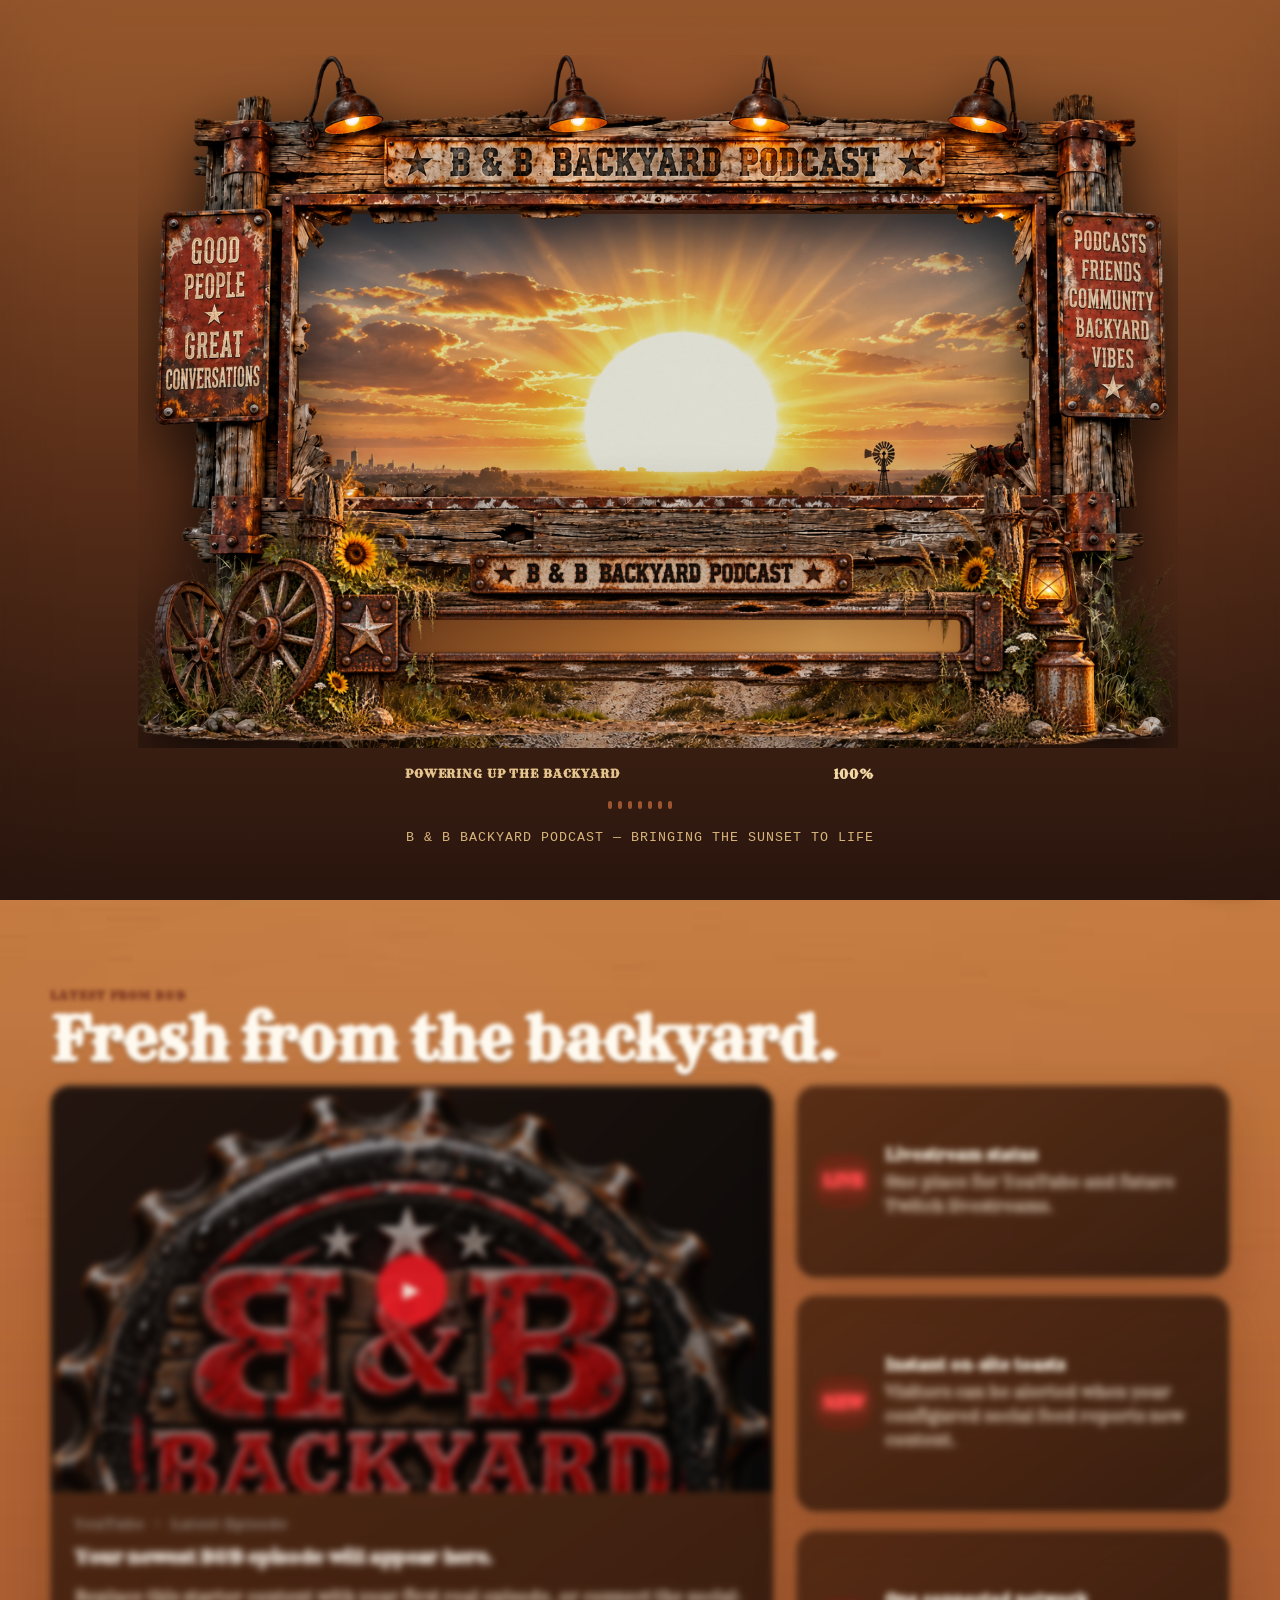
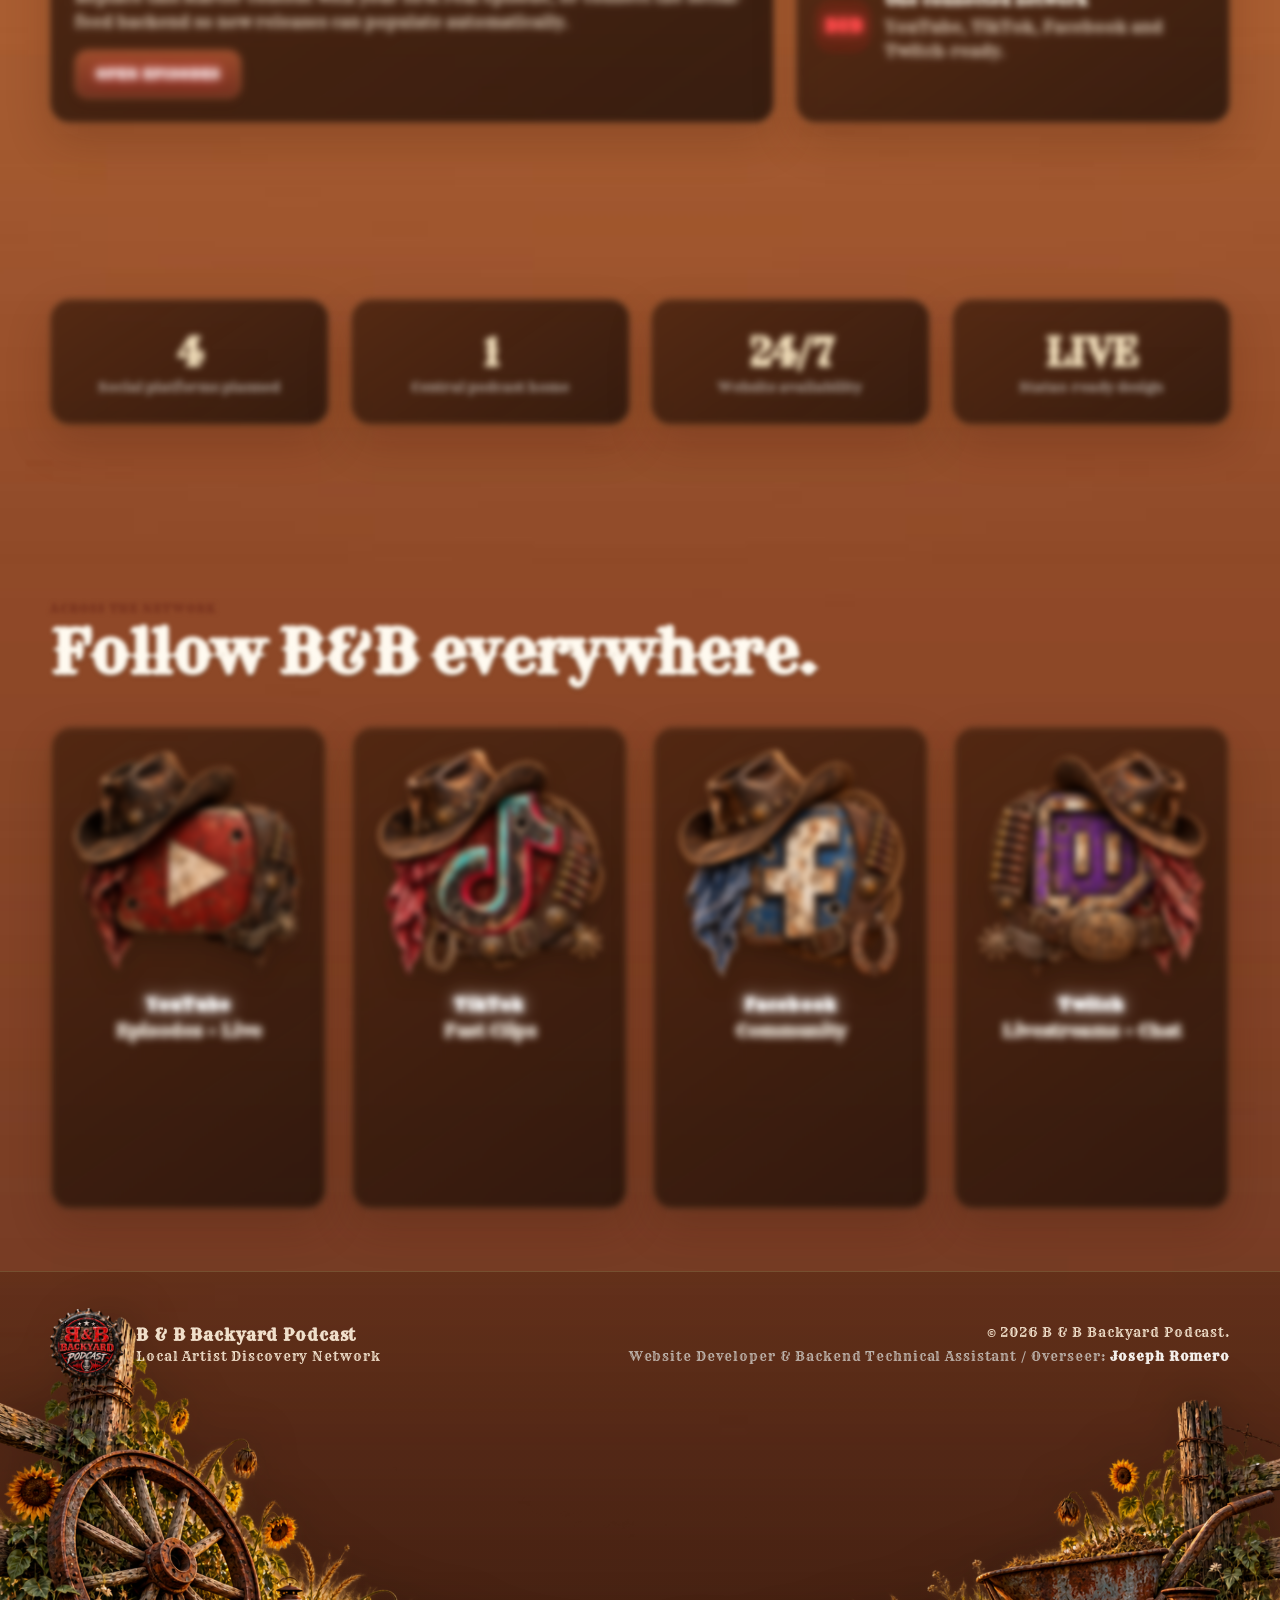
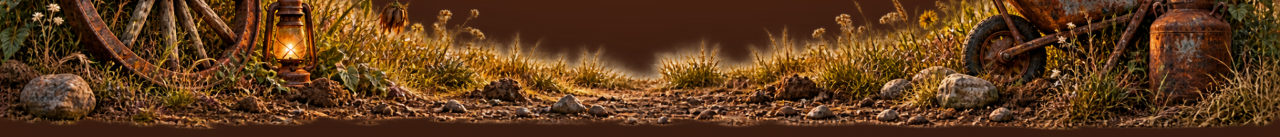
==== commit 3a45edec: "v1.4.54 updated yt tiktok facebook and twitch logos" ====
--- a/index.html
+++ b/index.html
@@ -7,6 +7,10 @@
 <main><section class="hero"><div class="container hero-wrap"><div><div class="eyebrow">Local Artist Discovery Network</div><h1>Welcome to the <span class="backyard-neon-flicker">Backyard.</span></h1><p>B & B Backyard Podcast brings local artists, creators, stories and conversations into one place. Watch the newest episode, catch the livestream, discover clips, and follow everything happening across the B&B network.</p><div class="actions"><a class="btn btn-primary" href="episodes.html">Watch Latest Episode</a><a class="btn btn-ghost" href="live.html"><span class="dot" data-live-dot></span><span data-live-text>Check Live Status</span></a></div></div><div class="hero-logo hero-logo-stack hero-bottlecap" aria-label="B & B Backyard Podcast logo"><img class="hero-logo-image hero-logo-on" src="assets/images/bnb-current-logo.png" alt="B & B Backyard Podcast logo"></div></div></section>
 <section class="section"><div class="container"><div class="eyebrow">Latest from B&B</div><h2 class="section-title">Fresh from the backyard.</h2><div class="grid feature-grid"><article class="card episode-card"><div class="media-thumb"><img src="assets/images/bnb-current-logo.png" alt="Latest B&B episode"><span class="play">▶</span></div><div class="card-pad"><div class="meta"><span>YouTube</span><span>•</span><span>Latest Episode</span></div><h3>Your newest B&B episode will appear here.</h3><p>Replace this starter content with your first real episode, or connect the social-feed backend so new releases can populate automatically.</p><a class="btn btn-primary" href="episodes.html">Open Episodes</a></div></article><div class="stack"><article class="card mini-card"><div class="mini-icon">LIVE</div><div><b>Livestream status</b><p>One place for YouTube and future Twitch livestreams.</p></div></article><article class="card mini-card"><div class="mini-icon">NEW</div><div><b>Instant on-site toasts</b><p>Visitors can be alerted when your configured social feed reports new content.</p></div></article><article class="card mini-card"><div class="mini-icon">B&B</div><div><b>One connected network</b><p>YouTube, TikTok, Facebook and Twitch-ready.</p></div></article></div></div></div></section>
 <section class="section"><div class="container"><div class="grid stats"><div class="card stat"><strong>4</strong><span>Social platforms planned</span></div><div class="card stat"><strong>1</strong><span>Central podcast home</span></div><div class="card stat"><strong>24/7</strong><span>Website availability</span></div><div class="card stat"><strong>LIVE</strong><span>Status-ready design</span></div></div></div></section>
-<section class="section"><div class="container"><div class="eyebrow">Across the network</div><h2 class="section-title">Follow B&B everywhere.</h2><div class="grid social-grid"><a class="card social-card" href="https://www.youtube.com/@BnBEntertains" target="_blank" rel="noopener noreferrer"><div><div class="social-label">YouTube</div><h3>Episodes + Live</h3></div><p>Full podcast videos, premieres and livestreams.</p></a><a class="card social-card" href="https://www.tiktok.com/@bnb_entertains" target="_blank" rel="noopener noreferrer"><div><div class="social-label">TikTok</div><h3>Fast Clips</h3></div><p>Short moments, highlights and discoveries.</p></a><a class="card social-card" href="https://www.facebook.com/profile.php?id=61579615124683" target="_blank" rel="noopener noreferrer"><div><div class="social-label">Facebook</div><h3>Community</h3></div><p>Updates, posts, releases and conversations.</p></a><a class="card social-card" href="https://www.twitch.tv/bandbpodcast" target="_blank" rel="noopener noreferrer"><div><div class="social-label">Twitch</div><h3>Livestreams + Chat</h3></div><p>Watch live and join B&B on Twitch.</p></a></div></div></section>
+<section class="section"><div class="container"><div class="eyebrow">Across the network</div><h2 class="section-title">Follow B&B everywhere.</h2><div class="grid social-grid social-cowboy-grid home-social-grid">
+<article class="card social-card social-cowboy-card"><a class="social-art-link" href="https://www.youtube.com/@BnBEntertains" target="_blank" rel="noopener noreferrer"><img class="social-cowboy-art" src="assets/images/social-youtube-cowboy.png" alt="Western cowboy-style YouTube emblem"></a><div class="social-card-copy"><div class="social-label">YouTube</div><h3>Episodes + Live</h3><p>Full podcast videos, premieres and livestreams.</p><a class="btn btn-ghost social-click-btn" href="https://www.youtube.com/@BnBEntertains" target="_blank" rel="noopener noreferrer">Click Here</a></div></article>
+<article class="card social-card social-cowboy-card"><a class="social-art-link" href="https://www.tiktok.com/@bnb_entertains" target="_blank" rel="noopener noreferrer"><img class="social-cowboy-art" src="assets/images/social-tiktok-cowboy.png" alt="Western cowboy-style TikTok emblem"></a><div class="social-card-copy"><div class="social-label">TikTok</div><h3>Fast Clips</h3><p>Short moments, highlights and discoveries.</p><a class="btn btn-ghost social-click-btn" href="https://www.tiktok.com/@bnb_entertains" target="_blank" rel="noopener noreferrer">Click Here</a></div></article>
+<article class="card social-card social-cowboy-card"><a class="social-art-link" href="https://www.facebook.com/profile.php?id=61579615124683" target="_blank" rel="noopener noreferrer"><img class="social-cowboy-art" src="assets/images/social-facebook-cowboy.png" alt="Western cowboy-style Facebook emblem"></a><div class="social-card-copy"><div class="social-label">Facebook</div><h3>Community</h3><p>Updates, posts, releases and conversations.</p><a class="btn btn-ghost social-click-btn" href="https://www.facebook.com/profile.php?id=61579615124683" target="_blank" rel="noopener noreferrer">Click Here</a></div></article>
+<article class="card social-card social-cowboy-card"><a class="social-art-link" href="https://www.twitch.tv/bandbpodcast" target="_blank" rel="noopener noreferrer"><img class="social-cowboy-art" src="assets/images/social-twitch-cowboy.png" alt="Western cowboy-style Twitch emblem"></a><div class="social-card-copy"><div class="social-label">Twitch</div><h3>Livestreams + Chat</h3><p>Watch live and join B&B on Twitch.</p><a class="btn btn-ghost social-click-btn" href="https://www.twitch.tv/bandbpodcast" target="_blank" rel="noopener noreferrer">Click Here</a></div></article></div></div></div></section>
 </main>
 <footer class="footer"><div class="container footer-wrap"><div class="footer-logo"><img src="assets/images/bnb-current-logo.png" alt=""><div><b>B & B Backyard Podcast</b><br><small>Local Artist Discovery Network</small></div></div><div class="footer-meta"><small>© <span data-year></span> B & B Backyard Podcast.</small><small class="footer-dev-credit">Website Developer &amp; Backend Technical Assistant / Overseer: <strong>Joseph Romero</strong></small></div></div><img class="footer-farm-art" src="assets/images/custom-footer.png" alt="" aria-hidden="true"></footer><div class="toast-stack" id="toastStack"></div><script src="js/main.js"></script><script src="js/social-sync.js"></script></body></html>
--- a/css/styles.css
+++ b/css/styles.css
@@ -2508,3 +2508,101 @@
   .page-transition .transition-door-left{left:-5%!important;}
   .page-transition .transition-door-right{right:-5%!important;}
 }
+
+/* ===== B&B v1.4.53 — mobile loader coverage + seamless mobile doors ===== */
+/* Keep the real page completely hidden behind the first-load screen on phones. */
+@media(max-width:760px){
+  html:not(.loader-seen) body > :not(#siteLoader):not(script):not(style){
+    visibility:hidden!important;
+  }
+  html:not(.loader-seen) #siteLoader{
+    visibility:visible!important;
+  }
+  .loader{
+    position:fixed!important;
+    inset:0!important;
+    top:0!important;
+    right:0!important;
+    bottom:0!important;
+    left:0!important;
+    width:100vw!important;
+    max-width:none!important;
+    height:100dvh!important;
+    min-height:100svh!important;
+    max-height:100dvh!important;
+    overflow:hidden!important;
+    z-index:2147483000!important;
+    margin:0!important;
+  }
+  .loader-inner{
+    max-height:100dvh!important;
+    overflow:hidden!important;
+  }
+
+  /* Mobile uses a straight, edge-to-edge close so 3-D perspective cannot
+     skew the door leaves or expose a crooked center seam. */
+  .page-transition{
+    position:fixed!important;
+    inset:0!important;
+    width:100vw!important;
+    height:100dvh!important;
+    min-height:100svh!important;
+    overflow:hidden!important;
+    perspective:none!important;
+    transform:none!important;
+    z-index:2147482990!important;
+  }
+  .page-transition .transition-door{
+    top:0!important;
+    bottom:0!important;
+    height:100%!important;
+    width:51%!important;
+    background-size:100% 100%!important;
+    background-position:center!important;
+    transform-style:flat!important;
+    backface-visibility:visible!important;
+    -webkit-backface-visibility:visible!important;
+    transition:transform .72s cubic-bezier(.62,.02,.22,1)!important;
+  }
+  .page-transition .transition-door-left{
+    left:0!important;
+    right:auto!important;
+    transform-origin:center!important;
+    transform:translate3d(-102%,0,0)!important;
+  }
+  .page-transition .transition-door-right{
+    right:0!important;
+    left:auto!important;
+    transform-origin:center!important;
+    transform:translate3d(102%,0,0)!important;
+  }
+  .page-transition.closing .transition-door-left,
+  .page-transition.closed .transition-door-left,
+  .page-transition.entering .transition-door-left,
+  .page-transition.closing .transition-door-right,
+  .page-transition.closed .transition-door-right,
+  .page-transition.entering .transition-door-right{
+    transform:translate3d(0,0,0)!important;
+  }
+  .page-transition.opening .transition-door-left{transform:translate3d(-102%,0,0)!important;}
+  .page-transition.opening .transition-door-right{transform:translate3d(102%,0,0)!important;}
+  .page-transition .transition-seam{display:none!important;opacity:0!important;}
+}
+
+/* ===== B&B v1.4.54 — cowboy social emblems ===== */
+.social-cowboy-grid{align-items:stretch;gap:24px}
+.social-cowboy-card{padding:18px!important;min-height:0!important;display:flex!important;flex-direction:column!important;justify-content:flex-start!important;gap:12px;text-align:center;isolation:isolate;overflow:visible!important;transition:transform .28s ease,box-shadow .28s ease,border-color .28s ease!important}
+.social-cowboy-card::after{display:none!important}
+.social-art-link{display:flex;align-items:center;justify-content:center;width:100%;aspect-ratio:1/1;text-decoration:none;position:relative;z-index:1;perspective:700px}
+.social-cowboy-art{display:block;width:100%;height:100%;object-fit:contain;filter:drop-shadow(0 12px 10px rgba(35,16,6,.35));transform:translateZ(0) rotate(0deg) scale(.96);transition:transform .34s cubic-bezier(.2,.8,.2,1),filter .34s ease}
+.social-cowboy-card:hover,.social-cowboy-card:focus-within{transform:translateY(-7px);border-color:rgba(194,117,62,.58)!important;box-shadow:0 18px 34px rgba(31,14,5,.28)!important}
+.social-cowboy-card:hover .social-cowboy-art,.social-cowboy-card:focus-within .social-cowboy-art{transform:translateY(-5px) rotate(-2deg) scale(1.045);filter:drop-shadow(0 17px 13px rgba(35,16,6,.44)) brightness(1.06)}
+.social-cowboy-card:nth-child(even):hover .social-cowboy-art,.social-cowboy-card:nth-child(even):focus-within .social-cowboy-art{transform:translateY(-5px) rotate(2deg) scale(1.045)}
+.social-card-copy{display:flex;flex:1;flex-direction:column;align-items:center;width:100%;padding:0 5px 4px}
+.social-card-copy h3{margin:.3rem 0 .45rem}
+.social-card-copy p{margin:0 0 18px;flex:1}
+.social-click-btn{margin-top:auto;min-width:150px;position:relative;z-index:2}
+.home-social-grid .social-cowboy-card{min-width:0}
+@media(max-width:980px){.social-cowboy-grid{grid-template-columns:repeat(2,minmax(0,1fr))!important}.social-cowboy-art{max-height:330px}}
+@media(max-width:640px){.social-cowboy-grid{grid-template-columns:1fr!important;gap:20px}.social-cowboy-card{width:100%!important;max-width:390px!important;margin-inline:auto!important;padding:16px!important}.social-art-link{aspect-ratio:auto;min-height:0}.social-cowboy-art{width:min(100%,320px);height:auto;max-height:none}.social-card-copy p{margin-bottom:15px}.social-click-btn{width:min(100%,240px);min-height:48px}.social-cowboy-card:hover,.social-cowboy-card:focus-within{transform:none}.social-cowboy-card:hover .social-cowboy-art,.social-cowboy-card:focus-within .social-cowboy-art,.social-cowboy-card:nth-child(even):hover .social-cowboy-art,.social-cowboy-card:nth-child(even):focus-within .social-cowboy-art{transform:scale(1.025)}}
+@media(prefers-reduced-motion:reduce){.social-cowboy-card,.social-cowboy-art{transition:none!important;transform:none!important}}
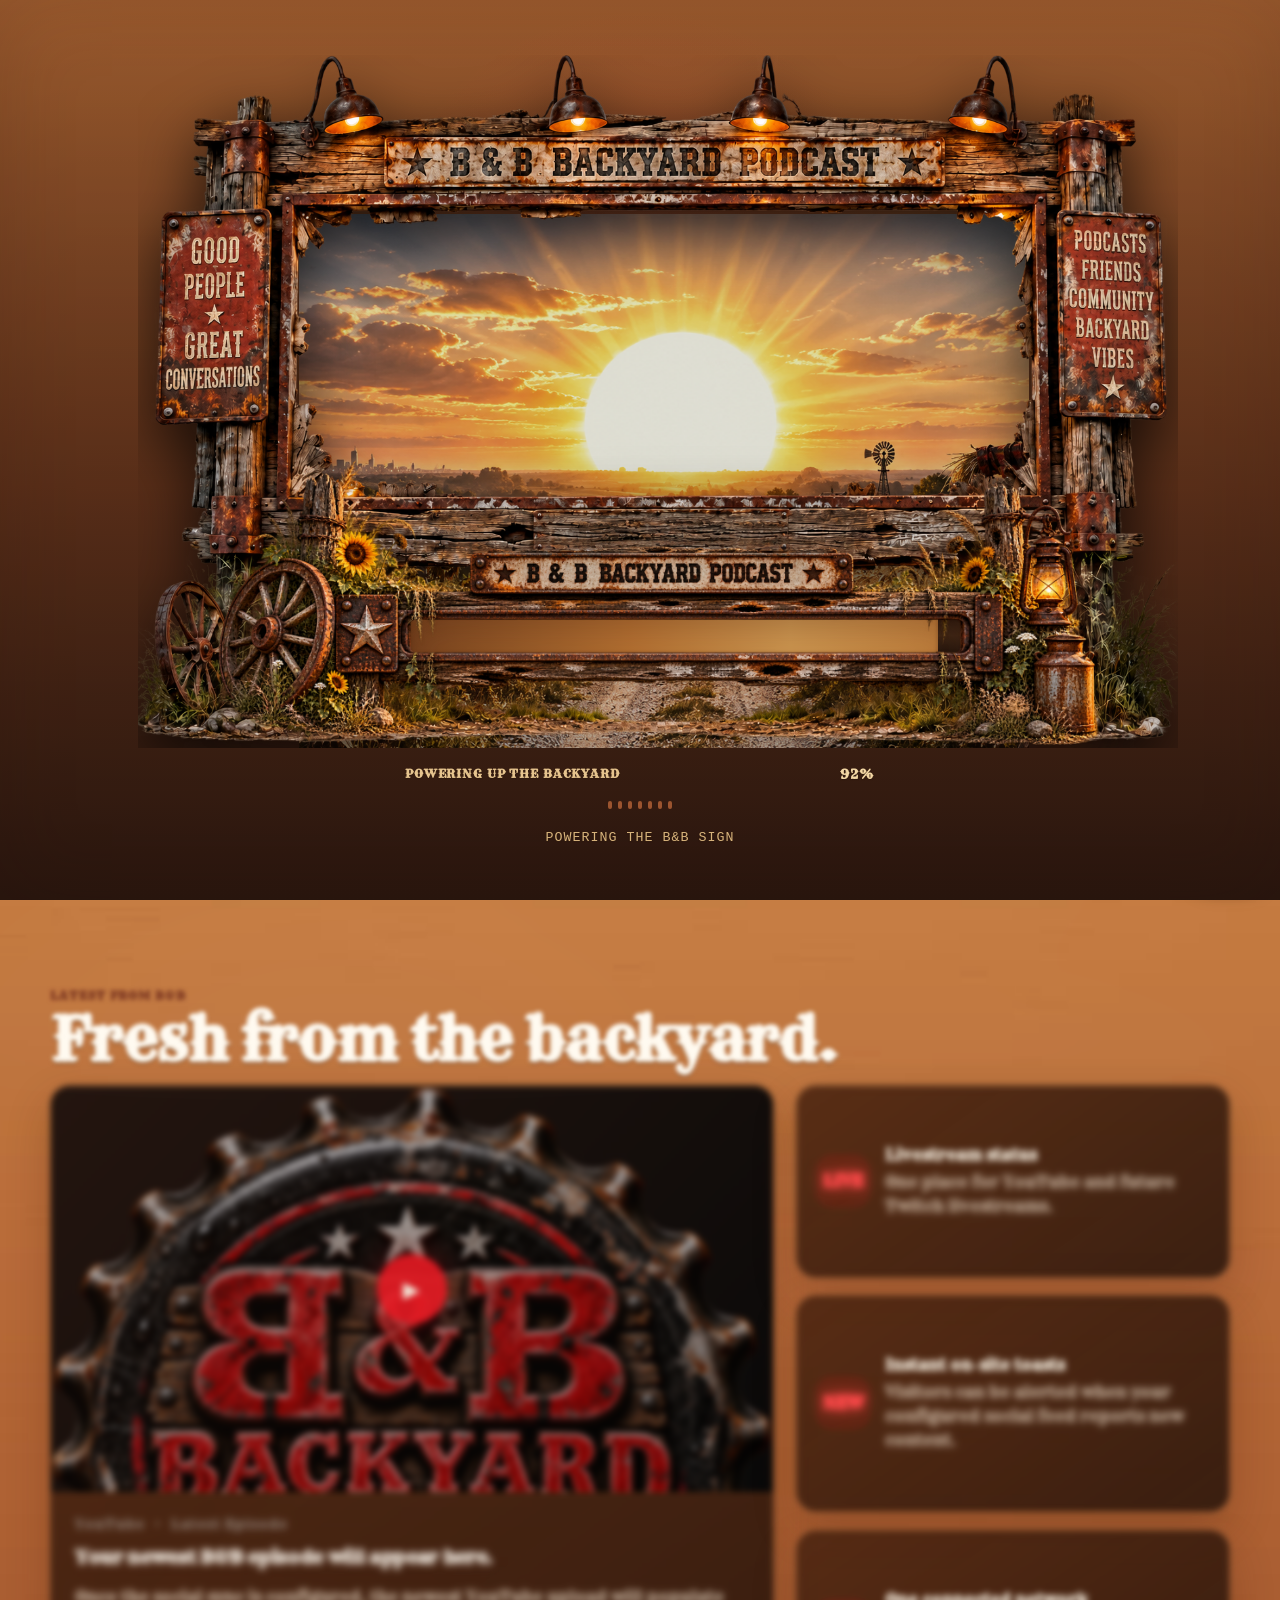
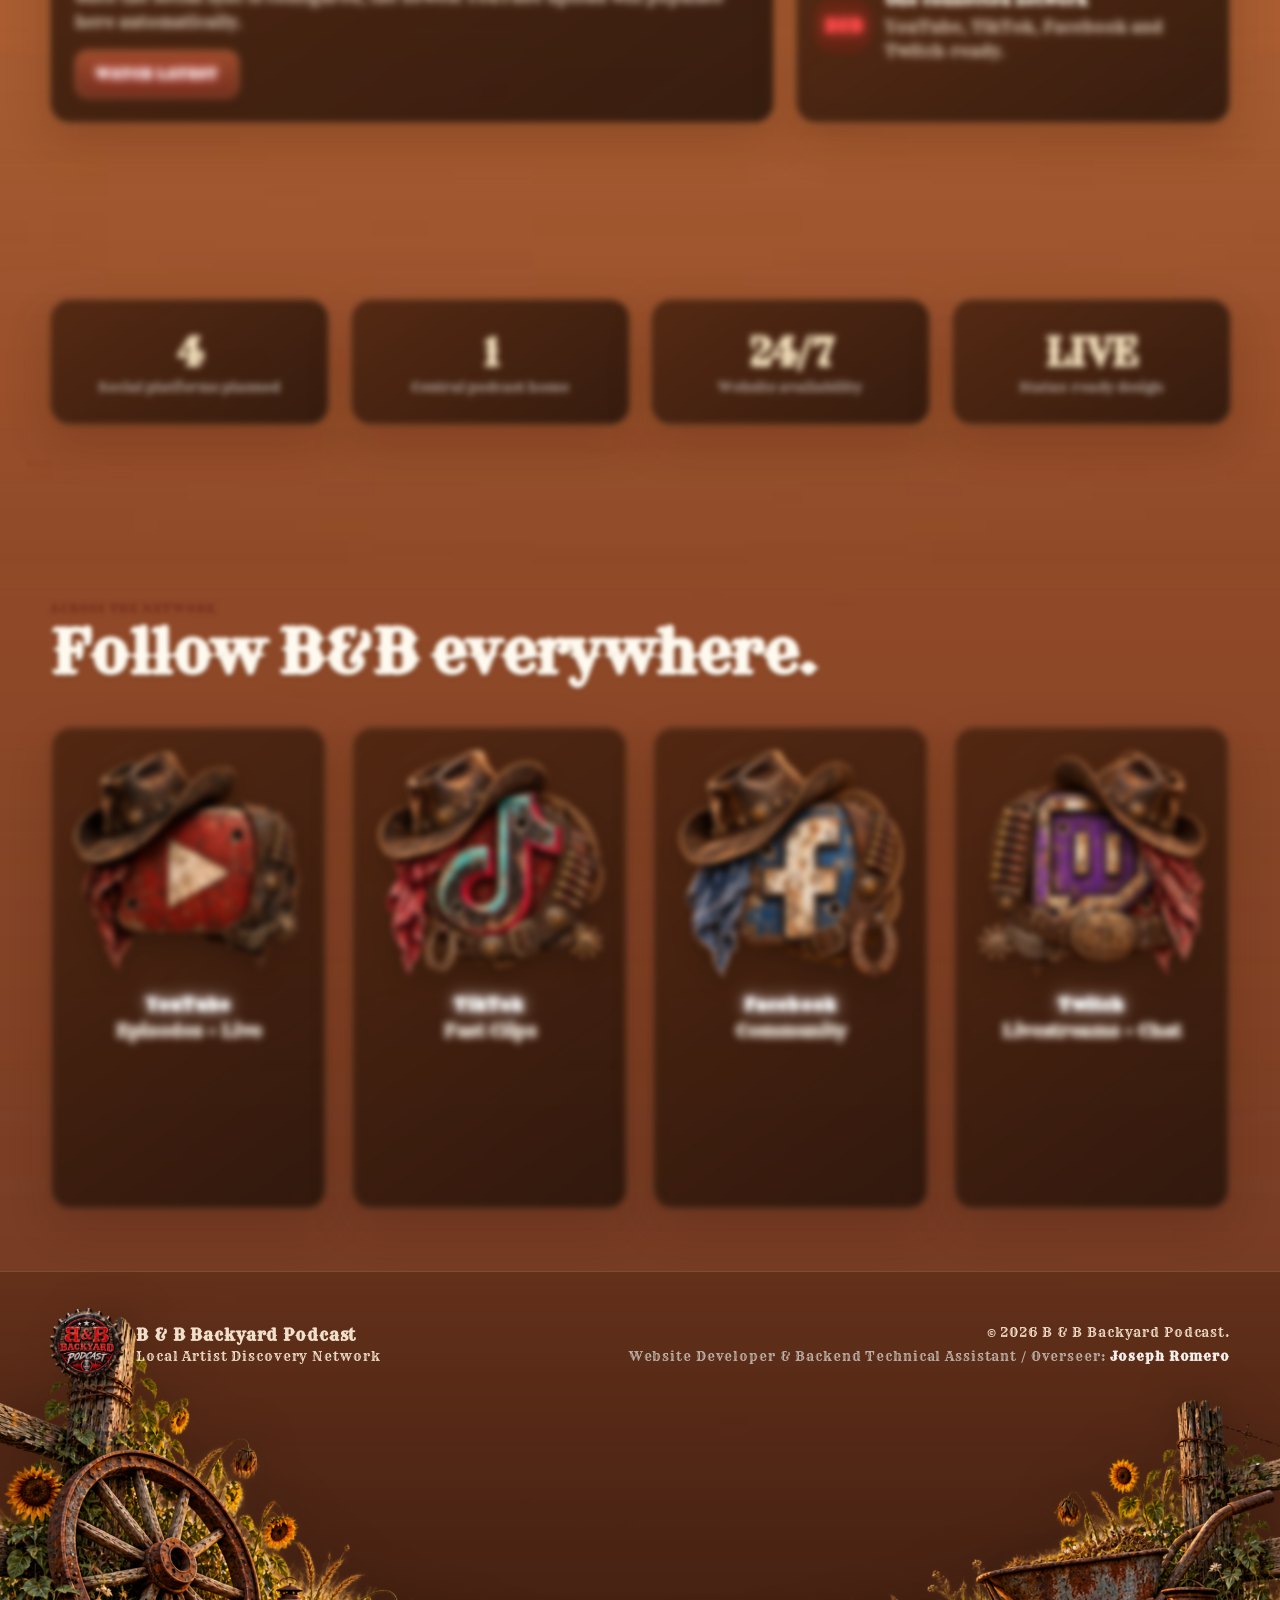
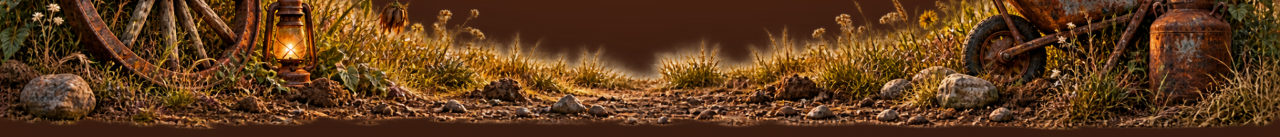
==== commit 302d4349: "v1.4.55 automatic update population of all sync livestream data every 10minpush interval" ====
--- a/index.html
+++ b/index.html
@@ -5,7 +5,7 @@
 <div class="loader" id="siteLoader"><div class="loader-atmosphere"></div><div class="loader-inner"><div class="loader-sign-wrap"><div class="loader-sign-frame"><div class="loader-logo-stack loader-sunset-stack" aria-label="B & B Backyard Podcast"><img class="loader-logo loader-logo-off loader-sunset-image" src="assets/images/bnb-sunset-blank.png" alt="B & B Backyard Podcast sunset"><img class="loader-logo loader-logo-on loader-sunset-image" src="assets/images/bnb-sunset-logo.png" alt="" aria-hidden="true"></div><img class="loader-billboard-frame" src="assets/images/billboardcustomloader.png" alt="" aria-hidden="true"><span class="loader-electric-glow"></span><div class="country-progress-shell" aria-label="Website loading progress"><img class="country-progress-art" src="assets/images/customloaderbar.png" alt="" aria-hidden="true"><div class="progress"><span id="loaderProgress"></span></div></div></div></div><div class="loader-status"><span class="loader-status-label">Powering up the backyard</span><strong id="loaderPercent">0%</strong></div><div class="loader-wave" aria-hidden="true"><i></i><i></i><i></i><i></i><i></i><i></i><i></i></div><small id="loaderMessage">Neon circuits warming up</small></div></div>
 <header class="site-header"><div class="container nav"><a class="brand" href="index.html"><span class="nav-logo-stack" aria-label="B & B Backyard Podcast"><img class="nav-logo nav-logo-on" src="assets/images/bnb-current-logo.png" alt="B & B Backyard Podcast"></span><span>B & B Backyard Podcast</span></a><button class="menu-btn" id="menuBtn">Menu</button><nav class="nav-links" id="navLinks"><a class="nav-link" href="index.html">Home</a><a class="nav-link" href="episodes.html">Episodes</a><a class="nav-link" href="live.html">Live</a><a class="nav-link" href="clips.html">Clips</a><a class="nav-link" href="crew.html">Crew</a><a class="nav-link" href="about.html">About</a><a class="nav-link" href="socials.html">Socials</a><a class="nav-link" href="contact.html">Contact</a></nav></div></header>
 <main><section class="hero"><div class="container hero-wrap"><div><div class="eyebrow">Local Artist Discovery Network</div><h1>Welcome to the <span class="backyard-neon-flicker">Backyard.</span></h1><p>B & B Backyard Podcast brings local artists, creators, stories and conversations into one place. Watch the newest episode, catch the livestream, discover clips, and follow everything happening across the B&B network.</p><div class="actions"><a class="btn btn-primary" href="episodes.html">Watch Latest Episode</a><a class="btn btn-ghost" href="live.html"><span class="dot" data-live-dot></span><span data-live-text>Check Live Status</span></a></div></div><div class="hero-logo hero-logo-stack hero-bottlecap" aria-label="B & B Backyard Podcast logo"><img class="hero-logo-image hero-logo-on" src="assets/images/bnb-current-logo.png" alt="B & B Backyard Podcast logo"></div></div></section>
-<section class="section"><div class="container"><div class="eyebrow">Latest from B&B</div><h2 class="section-title">Fresh from the backyard.</h2><div class="grid feature-grid"><article class="card episode-card"><div class="media-thumb"><img src="assets/images/bnb-current-logo.png" alt="Latest B&B episode"><span class="play">▶</span></div><div class="card-pad"><div class="meta"><span>YouTube</span><span>•</span><span>Latest Episode</span></div><h3>Your newest B&B episode will appear here.</h3><p>Replace this starter content with your first real episode, or connect the social-feed backend so new releases can populate automatically.</p><a class="btn btn-primary" href="episodes.html">Open Episodes</a></div></article><div class="stack"><article class="card mini-card"><div class="mini-icon">LIVE</div><div><b>Livestream status</b><p>One place for YouTube and future Twitch livestreams.</p></div></article><article class="card mini-card"><div class="mini-icon">NEW</div><div><b>Instant on-site toasts</b><p>Visitors can be alerted when your configured social feed reports new content.</p></div></article><article class="card mini-card"><div class="mini-icon">B&B</div><div><b>One connected network</b><p>YouTube, TikTok, Facebook and Twitch-ready.</p></div></article></div></div></div></section>
+<section class="section"><div class="container"><div class="eyebrow">Latest from B&B</div><h2 class="section-title">Fresh from the backyard.</h2><div class="grid feature-grid"><article class="card episode-card" data-latest-youtube><div class="media-thumb"><img data-latest-youtube-image src="assets/images/bnb-current-logo.png" alt="Latest B&B episode"><span class="play">▶</span></div><div class="card-pad"><div class="meta"><span>YouTube</span><span>•</span><span data-latest-youtube-date>Latest Episode</span></div><h3 data-latest-youtube-title>Your newest B&B episode will appear here.</h3><p data-latest-youtube-description>Once the social sync is configured, the newest YouTube upload will populate here automatically.</p><a class="btn btn-primary" data-latest-youtube-link href="https://www.youtube.com/@BnBEntertains" target="_blank" rel="noopener noreferrer">Watch Latest</a></div></article><div class="stack"><article class="card mini-card"><div class="mini-icon">LIVE</div><div><b>Livestream status</b><p>One place for YouTube and future Twitch livestreams.</p></div></article><article class="card mini-card"><div class="mini-icon">NEW</div><div><b>Instant on-site toasts</b><p>Visitors can be alerted when your configured social feed reports new content.</p></div></article><article class="card mini-card"><div class="mini-icon">B&B</div><div><b>One connected network</b><p>YouTube, TikTok, Facebook and Twitch-ready.</p></div></article></div></div></div></section>
 <section class="section"><div class="container"><div class="grid stats"><div class="card stat"><strong>4</strong><span>Social platforms planned</span></div><div class="card stat"><strong>1</strong><span>Central podcast home</span></div><div class="card stat"><strong>24/7</strong><span>Website availability</span></div><div class="card stat"><strong>LIVE</strong><span>Status-ready design</span></div></div></div></section>
 <section class="section"><div class="container"><div class="eyebrow">Across the network</div><h2 class="section-title">Follow B&B everywhere.</h2><div class="grid social-grid social-cowboy-grid home-social-grid">
 <article class="card social-card social-cowboy-card"><a class="social-art-link" href="https://www.youtube.com/@BnBEntertains" target="_blank" rel="noopener noreferrer"><img class="social-cowboy-art" src="assets/images/social-youtube-cowboy.png" alt="Western cowboy-style YouTube emblem"></a><div class="social-card-copy"><div class="social-label">YouTube</div><h3>Episodes + Live</h3><p>Full podcast videos, premieres and livestreams.</p><a class="btn btn-ghost social-click-btn" href="https://www.youtube.com/@BnBEntertains" target="_blank" rel="noopener noreferrer">Click Here</a></div></article>
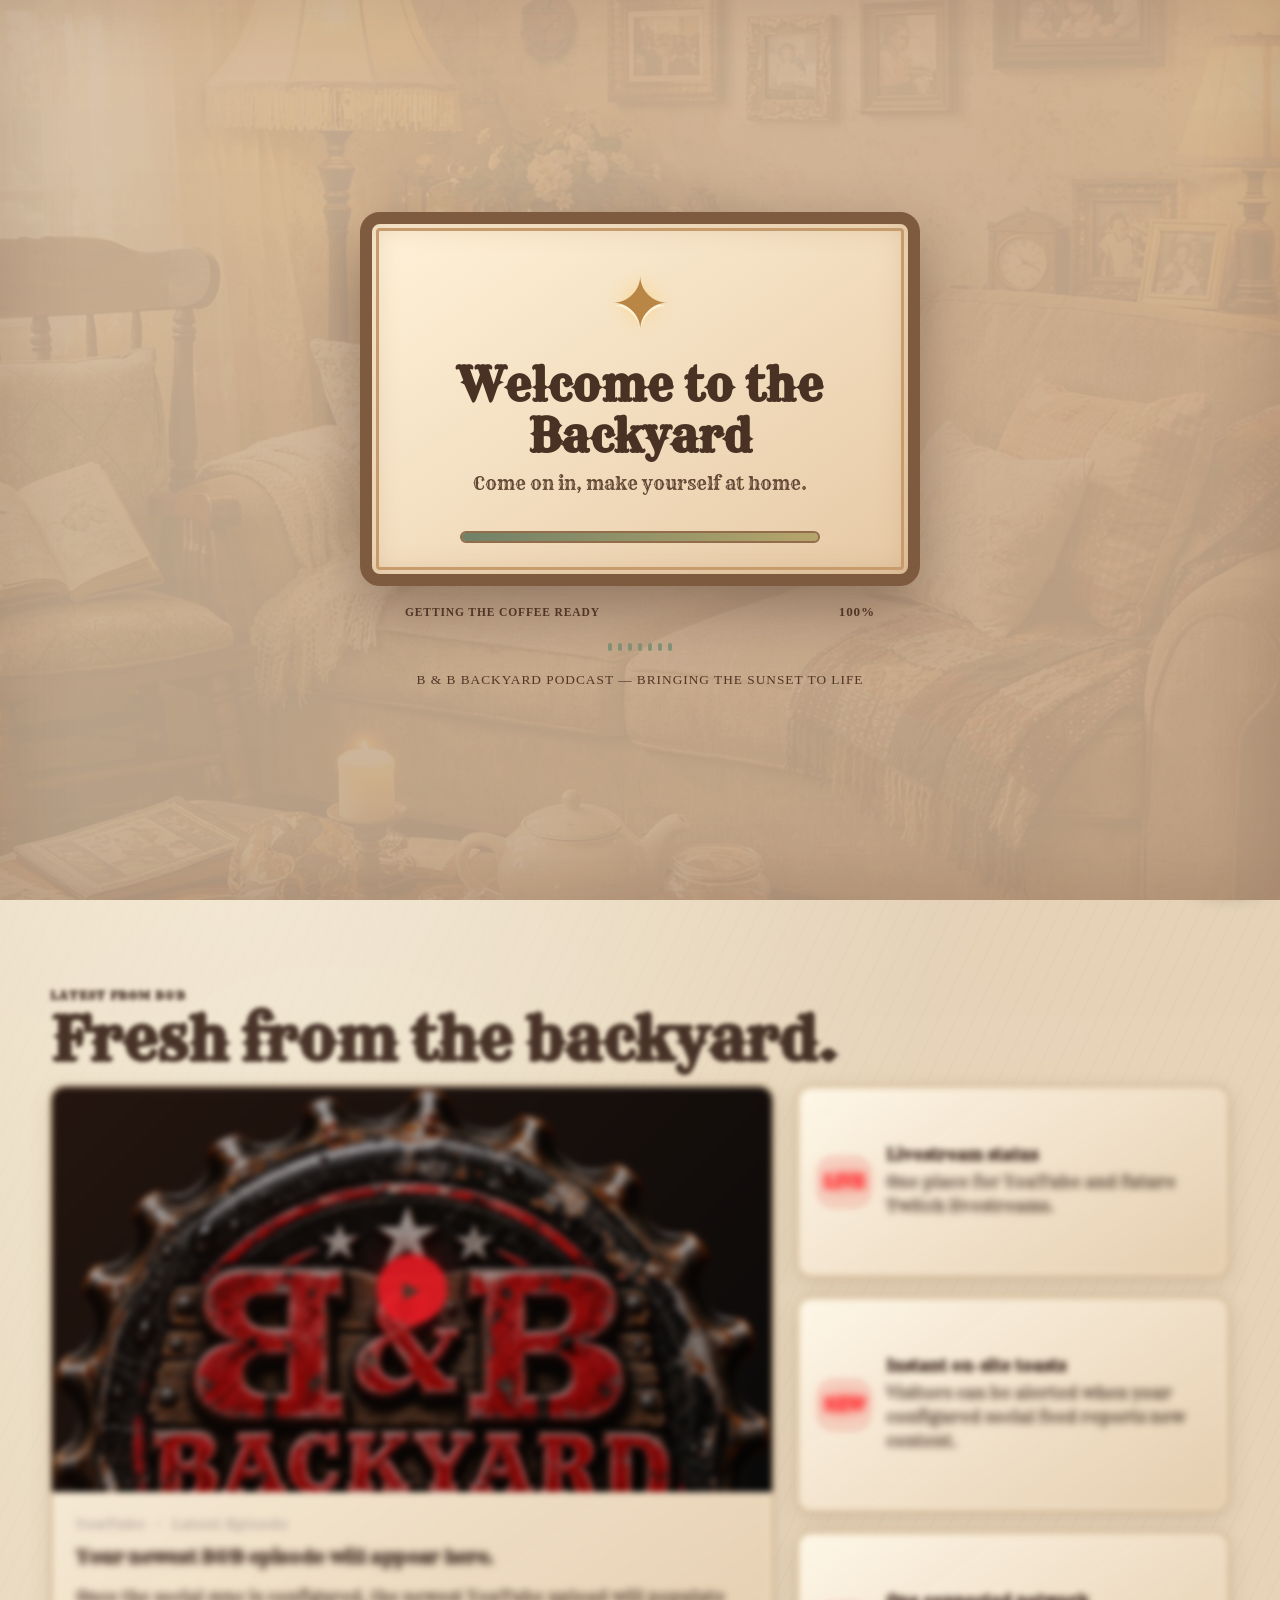
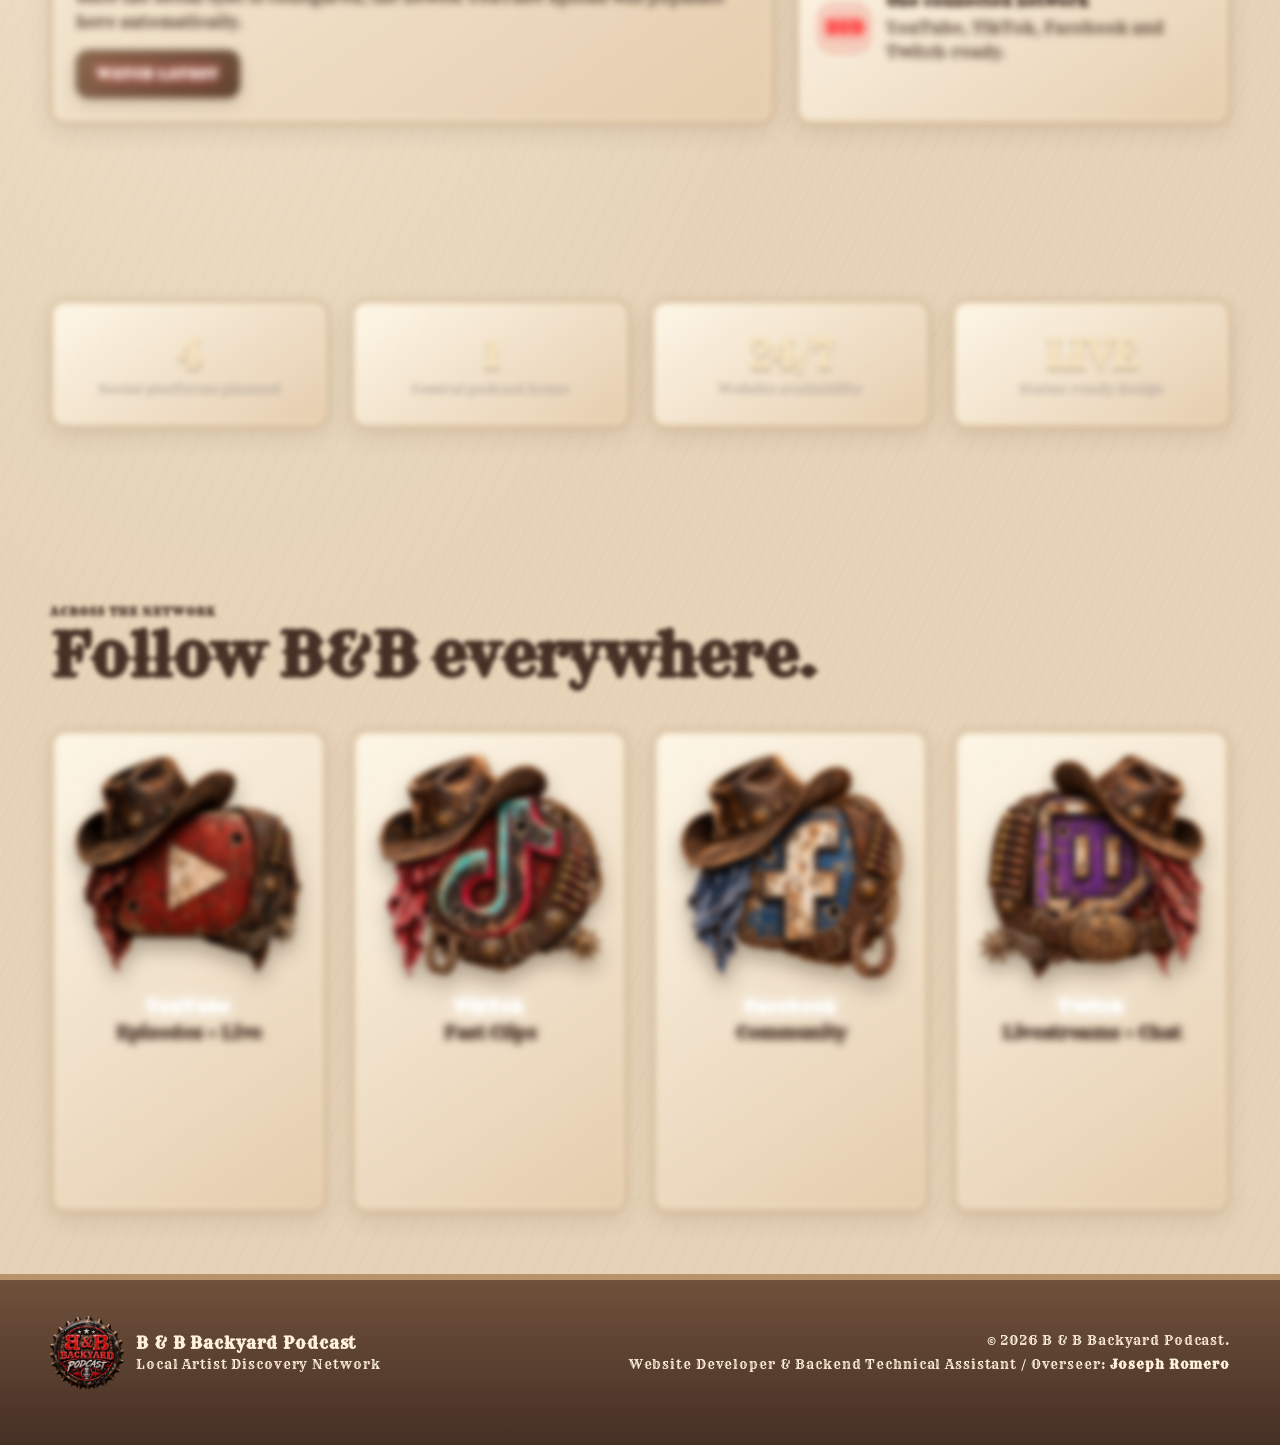
==== commit 272acf0c: "v1 redone" ====
--- a/index.html
+++ b/index.html
@@ -2,7 +2,7 @@
   <link rel="preconnect" href="https://fonts.gstatic.com" crossorigin>
   <link href="https://fonts.googleapis.com/css2?family=Rye&display=swap" rel="stylesheet">
 </head><body>
-<div class="loader" id="siteLoader"><div class="loader-atmosphere"></div><div class="loader-inner"><div class="loader-sign-wrap"><div class="loader-sign-frame"><div class="loader-logo-stack loader-sunset-stack" aria-label="B & B Backyard Podcast"><img class="loader-logo loader-logo-off loader-sunset-image" src="assets/images/bnb-sunset-blank.png" alt="B & B Backyard Podcast sunset"><img class="loader-logo loader-logo-on loader-sunset-image" src="assets/images/bnb-sunset-logo.png" alt="" aria-hidden="true"></div><img class="loader-billboard-frame" src="assets/images/billboardcustomloader.png" alt="" aria-hidden="true"><span class="loader-electric-glow"></span><div class="country-progress-shell" aria-label="Website loading progress"><img class="country-progress-art" src="assets/images/customloaderbar.png" alt="" aria-hidden="true"><div class="progress"><span id="loaderProgress"></span></div></div></div></div><div class="loader-status"><span class="loader-status-label">Powering up the backyard</span><strong id="loaderPercent">0%</strong></div><div class="loader-wave" aria-hidden="true"><i></i><i></i><i></i><i></i><i></i><i></i><i></i></div><small id="loaderMessage">Neon circuits warming up</small></div></div>
+<div class="loader" id="siteLoader"><div class="loader-atmosphere"></div><div class="loader-inner"><div class="loader-sign-wrap"><div class="loader-sign-frame cozy-loader-frame"><div class="cozy-loader-lamp" aria-hidden="true">✦</div><div class="cozy-loader-title">Welcome to the Backyard</div><div class="cozy-loader-subtitle">Come on in, make yourself at home.</div><div aria-label="Website loading progress" class="country-progress-shell"><div class="progress"><span id="loaderProgress"></span></div></div></div></div><div class="loader-status"><span class="loader-status-label">Getting the coffee ready</span><strong id="loaderPercent">0%</strong></div><div class="loader-wave" aria-hidden="true"><i></i><i></i><i></i><i></i><i></i><i></i><i></i></div><small id="loaderMessage">Pull up a chair and stay awhile</small></div></div>
 <header class="site-header"><div class="container nav"><a class="brand" href="index.html"><span class="nav-logo-stack" aria-label="B & B Backyard Podcast"><img class="nav-logo nav-logo-on" src="assets/images/bnb-current-logo.png" alt="B & B Backyard Podcast"></span><span>B & B Backyard Podcast</span></a><button class="menu-btn" id="menuBtn">Menu</button><nav class="nav-links" id="navLinks"><a class="nav-link" href="index.html">Home</a><a class="nav-link" href="episodes.html">Episodes</a><a class="nav-link" href="live.html">Live</a><a class="nav-link" href="clips.html">Clips</a><a class="nav-link" href="crew.html">Crew</a><a class="nav-link" href="about.html">About</a><a class="nav-link" href="socials.html">Socials</a><a class="nav-link" href="contact.html">Contact</a></nav></div></header>
 <main><section class="hero"><div class="container hero-wrap"><div><div class="eyebrow">Local Artist Discovery Network</div><h1>Welcome to the <span class="backyard-neon-flicker">Backyard.</span></h1><p>B & B Backyard Podcast brings local artists, creators, stories and conversations into one place. Watch the newest episode, catch the livestream, discover clips, and follow everything happening across the B&B network.</p><div class="actions"><a class="btn btn-primary" href="episodes.html">Watch Latest Episode</a><a class="btn btn-ghost" href="live.html"><span class="dot" data-live-dot></span><span data-live-text>Check Live Status</span></a></div></div><div class="hero-logo hero-logo-stack hero-bottlecap" aria-label="B & B Backyard Podcast logo"><img class="hero-logo-image hero-logo-on" src="assets/images/bnb-current-logo.png" alt="B & B Backyard Podcast logo"></div></div></section>
 <section class="section"><div class="container"><div class="eyebrow">Latest from B&B</div><h2 class="section-title">Fresh from the backyard.</h2><div class="grid feature-grid"><article class="card episode-card" data-latest-youtube><div class="media-thumb"><img data-latest-youtube-image src="assets/images/bnb-current-logo.png" alt="Latest B&B episode"><span class="play">▶</span></div><div class="card-pad"><div class="meta"><span>YouTube</span><span>•</span><span data-latest-youtube-date>Latest Episode</span></div><h3 data-latest-youtube-title>Your newest B&B episode will appear here.</h3><p data-latest-youtube-description>Once the social sync is configured, the newest YouTube upload will populate here automatically.</p><a class="btn btn-primary" data-latest-youtube-link href="https://www.youtube.com/@BnBEntertains" target="_blank" rel="noopener noreferrer">Watch Latest</a></div></article><div class="stack"><article class="card mini-card"><div class="mini-icon">LIVE</div><div><b>Livestream status</b><p>One place for YouTube and future Twitch livestreams.</p></div></article><article class="card mini-card"><div class="mini-icon">NEW</div><div><b>Instant on-site toasts</b><p>Visitors can be alerted when your configured social feed reports new content.</p></div></article><article class="card mini-card"><div class="mini-icon">B&B</div><div><b>One connected network</b><p>YouTube, TikTok, Facebook and Twitch-ready.</p></div></article></div></div></div></section>
--- a/css/styles.css
+++ b/css/styles.css
@@ -2606,3 +2606,531 @@
 @media(max-width:980px){.social-cowboy-grid{grid-template-columns:repeat(2,minmax(0,1fr))!important}.social-cowboy-art{max-height:330px}}
 @media(max-width:640px){.social-cowboy-grid{grid-template-columns:1fr!important;gap:20px}.social-cowboy-card{width:100%!important;max-width:390px!important;margin-inline:auto!important;padding:16px!important}.social-art-link{aspect-ratio:auto;min-height:0}.social-cowboy-art{width:min(100%,320px);height:auto;max-height:none}.social-card-copy p{margin-bottom:15px}.social-click-btn{width:min(100%,240px);min-height:48px}.social-cowboy-card:hover,.social-cowboy-card:focus-within{transform:none}.social-cowboy-card:hover .social-cowboy-art,.social-cowboy-card:focus-within .social-cowboy-art,.social-cowboy-card:nth-child(even):hover .social-cowboy-art,.social-cowboy-card:nth-child(even):focus-within .social-cowboy-art{transform:scale(1.025)}}
 @media(prefers-reduced-motion:reduce){.social-cowboy-card,.social-cowboy-art{transition:none!important;transform:none!important}}
+
+
+/* ===== B&B v1.4.56 — unified Restream chat ===== */
+.restream-chat-grid{grid-template-columns:minmax(0,1fr)!important;max-width:980px;margin-inline:auto}
+.restream-chat-panel{width:100%}
+.restream-chat-panel .stream-chat-shell{height:520px}
+.restream-chat-panel iframe{width:100%;height:calc(100% - 45px);border:0;display:block;background:#050506}
+.platform-restream{background:linear-gradient(135deg,#ef5b2a,#7b3ff2);color:#fff;border-color:rgba(255,255,255,.16)}
+.restream-dot{background:#ef5b2a;box-shadow:0 0 12px rgba(239,91,42,.8)}
+.restream-chat-actions{display:flex;flex-wrap:wrap;gap:10px;padding:14px 18px 18px;border-top:1px solid rgba(255,255,255,.08);justify-content:center}
+.restream-chat-actions .btn{min-width:170px}
+@media(max-width:760px){.restream-chat-panel .stream-chat-shell{height:min(500px,62vh)!important;min-height:340px}.restream-chat-actions{padding:12px}.restream-chat-actions .btn{width:100%;min-width:0}}
+
+/* ===== B&B v1.4.58 — country live status + western notification toasts ===== */
+.live-country-status{padding:20px!important;background:linear-gradient(145deg,rgba(56,34,22,.96),rgba(20,15,12,.98))!important;border:1px solid rgba(202,151,94,.35)!important;box-shadow:0 20px 45px rgba(0,0,0,.38),inset 0 1px rgba(255,238,194,.06)!important}
+.live-country-board{position:relative;overflow:hidden;text-align:center;padding:30px 24px 26px!important;border-radius:14px!important;border:2px solid #68452b!important;background:linear-gradient(180deg,rgba(104,67,39,.92),rgba(57,35,22,.97))!important;box-shadow:inset 0 0 0 4px rgba(31,18,11,.5),inset 0 0 28px rgba(0,0,0,.38),0 7px 15px rgba(0,0,0,.3)!important;filter:none!important}
+.live-country-board::before{content:""!important;position:absolute!important;inset:7px!important;border:1px dashed rgba(239,199,133,.28)!important;border-radius:9px!important;box-shadow:none!important;pointer-events:none}
+.live-country-board::after{content:""!important;position:absolute!important;inset:0!important;background:repeating-linear-gradient(0deg,rgba(255,255,255,.018) 0 1px,transparent 1px 7px)!important;border:0!important;box-shadow:none!important;pointer-events:none}
+.live-country-badge{position:relative;z-index:2;width:56px;height:56px;margin:0 auto 12px;border-radius:50%;display:grid;place-items:center;background:#24170f;border:2px solid #9b6a3e;box-shadow:inset 0 0 0 4px #3d2819,0 5px 10px rgba(0,0,0,.35)}
+.live-country-badge span{width:18px;height:18px;border-radius:50%;background:#9b8b78;box-shadow:inset 0 2px 3px rgba(255,255,255,.18)}
+.live-country-board .live-neon-kicker{position:relative;z-index:2;color:#e5c38f!important;text-shadow:none!important;font-family:'Rye',Georgia,serif;letter-spacing:.15em}
+.live-country-board strong{position:relative;z-index:2;color:#f5e5c6!important;text-shadow:1px 2px 0 #25150d!important;font-family:'Rye',Georgia,serif!important;letter-spacing:.045em!important}
+.live-country-board small{position:relative;z-index:2;color:#d3b995!important;text-shadow:none!important}
+.live-country-board.is-checking .live-country-badge span{background:#d59b48;animation:countryPulse 1.4s ease-in-out infinite}
+.live-country-board.is-off .live-country-badge span{background:#8d7c68;box-shadow:inset 0 2px 3px rgba(255,255,255,.14)}
+.live-country-board.is-live{border-color:#b87b3f!important;background:linear-gradient(180deg,rgba(117,70,35,.98),rgba(62,36,21,.98))!important;box-shadow:inset 0 0 0 4px rgba(45,25,13,.55),inset 0 0 28px rgba(0,0,0,.32),0 8px 22px rgba(0,0,0,.35),0 0 24px rgba(185,112,49,.16)!important}
+.live-country-board.is-live .live-country-badge span{background:#c63227;box-shadow:0 0 0 5px rgba(198,50,39,.13),0 0 18px rgba(198,50,39,.42);animation:countryPulse 1.2s ease-in-out infinite}
+.live-country-board.igniting{animation:countryBoardWake .38s ease both!important}
+@keyframes countryPulse{50%{transform:scale(.82);opacity:.72}}
+@keyframes countryBoardWake{0%{transform:translateY(2px);filter:brightness(.85)}100%{transform:none;filter:none}}
+
+/* Western bulletin cards replace the old neon notification treatment. */
+.toast-stack{z-index:10000!important}
+.country-toast{--toast-life:9s!important;padding:18px 46px 18px 20px!important;border-radius:8px!important;border:2px solid #6d472b!important;background:linear-gradient(145deg,#5a3822,#2d1c13)!important;box-shadow:0 16px 35px rgba(0,0,0,.48),inset 0 0 0 3px rgba(26,15,9,.38)!important;color:#f4e4c8!important;filter:none}
+.country-toast::before{content:""!important;position:absolute!important;inset:6px!important;border:1px dashed rgba(235,193,126,.26)!important;border-radius:4px!important;background:none!important;opacity:1!important;pointer-events:none}
+.country-toast .toast-neon-rail{left:0!important;top:0!important;bottom:0!important;width:7px!important;background:linear-gradient(#9b6539,#d09a58,#704523)!important;box-shadow:none!important}
+.country-toast .toast-kicker{position:relative;color:#e5bd7d!important;text-shadow:none!important;font-family:'Rye',Georgia,serif;letter-spacing:.13em!important}
+.country-toast b{position:relative;color:#fff1d2!important;text-shadow:1px 1px 0 #24130b!important;font-family:'Rye',Georgia,serif;letter-spacing:.02em!important}
+.country-toast p{position:relative;color:#d9c4a4!important}
+.country-toast .toast-action{position:relative;color:#f0c47f!important;text-shadow:none!important;text-decoration:underline;text-underline-offset:3px}
+.country-toast .toast-action:hover{color:#fff0c7!important;text-shadow:none!important}
+.country-toast .toast-close{border:1px solid #8c5b35!important;border-radius:50%!important;background:#2a190f!important;color:#e7c18b!important;box-shadow:none!important}
+.country-toast .toast-close:hover,.country-toast .toast-close:focus-visible{border-color:#c58b4d!important;color:#fff1cf!important;text-shadow:none!important;box-shadow:0 0 0 3px rgba(197,139,77,.12)!important}
+.country-toast .toast-timer{height:4px!important;background:#24150d!important}
+.country-toast .toast-timer span{background:linear-gradient(90deg,#754625,#c88d4d,#e2b36c)!important;box-shadow:none!important}
+.country-toast.toast-off{opacity:0!important;filter:none!important;transform:translateX(28px) scale(.97)!important}
+.country-toast.toast-powering{animation:countryToastIn .38s ease both!important}
+.country-toast.toast-on{opacity:1!important;filter:none!important;border-color:#7b4e2d!important;box-shadow:0 16px 35px rgba(0,0,0,.48),inset 0 0 0 3px rgba(26,15,9,.38)!important}
+.country-toast.toast-out{opacity:0!important;transform:translateX(24px) scale(.98)!important}
+@keyframes countryToastIn{from{opacity:0;transform:translateX(28px) rotate(.7deg)}to{opacity:1;transform:none}}
+@media(max-width:640px){.live-country-status{padding:12px!important}.live-country-board{padding:24px 14px 22px!important}.live-country-badge{width:48px;height:48px}.country-toast{padding:17px 44px 17px 18px!important}}
+@media(prefers-reduced-motion:reduce){.live-country-board.is-checking .live-country-badge span,.live-country-board.is-live .live-country-badge span,.live-country-board.igniting,.country-toast.toast-powering{animation:none!important}}
+
+
+/* ===== B&B v1.4.59 — custom western live-status frame ===== */
+.live-neon-status.live-country-status{
+  padding:18px 18px 20px;
+  background:linear-gradient(180deg,rgba(65,38,20,.94),rgba(35,20,12,.96));
+  border:1px solid rgba(173,112,62,.42);
+  box-shadow:0 16px 34px rgba(24,12,5,.28),inset 0 1px rgba(255,225,176,.08);
+}
+.live-country-status .live-neon-sign{
+  position:relative;width:min(980px,100%);aspect-ratio:1800/824;margin:0 auto;padding:0;border:0;border-radius:0;
+  background:transparent;box-shadow:none;filter:none!important;overflow:visible;isolation:isolate;
+}
+.live-country-status .live-neon-sign::before,.live-country-status .live-neon-sign::after{display:none!important}
+.live-country-frame-art{position:absolute;inset:0;width:100%;height:100%;object-fit:contain;z-index:0;pointer-events:none;user-select:none}
+.live-country-status-copy{
+  position:absolute;z-index:1;left:16.5%;right:15.5%;top:29%;bottom:27%;display:flex;flex-direction:column;
+  align-items:center;justify-content:center;text-align:center;padding:1.1rem 1.5rem;
+}
+.live-country-status .live-neon-kicker{
+  margin:0 0 .55rem;color:#4b2c19;font-family:'Rye',Georgia,serif;font-size:clamp(.55rem,1.1vw,.82rem);
+  letter-spacing:.15em;font-weight:400;text-shadow:0 1px rgba(255,224,174,.35);
+}
+.live-country-status .live-neon-sign strong{
+  font-family:'Western Bang Bang','Rye',Georgia,serif;font-size:clamp(1.65rem,4.1vw,4.25rem);line-height:.95;
+  letter-spacing:.035em;color:#49301e;text-shadow:0 1px 0 rgba(255,224,174,.45),0 2px 1px rgba(46,22,9,.18);
+  transition:color .28s ease,transform .28s ease,text-shadow .28s ease;
+}
+.live-country-status .live-neon-sign small{
+  margin:.65rem 0 0;max-width:650px;color:#5a3924;font-family:'Rye',Georgia,serif;font-size:clamp(.58rem,1.05vw,.82rem);
+  line-height:1.35;text-shadow:0 1px rgba(255,229,185,.3);
+}
+.live-country-status .live-neon-sign.is-checking strong{color:#69503a}
+.live-country-status .live-neon-sign.is-off strong{color:#4a3322;transform:none}
+.live-country-status .live-neon-sign.is-live strong{
+  color:#9d2c20;transform:scale(1.025);text-shadow:0 1px 0 #e2a266,0 2px 0 #5d1d15,0 4px 7px rgba(67,25,12,.25);
+}
+.live-country-status .live-neon-sign.is-live .live-neon-kicker{color:#63351e;text-shadow:0 1px rgba(255,224,174,.35)}
+.live-country-status .live-neon-sign.is-live small{color:#5a3924;text-shadow:0 1px rgba(255,229,185,.3)}
+.live-country-status .live-neon-sign.igniting{animation:westernStatusTurnOn .38s ease-out both}
+@keyframes westernStatusTurnOn{0%{opacity:.78;transform:scale(.99)}100%{opacity:1;transform:scale(1)}}
+@media(max-width:760px){
+  .live-neon-status.live-country-status{padding:10px 6px 14px}
+  .live-country-status .live-neon-sign{width:100%;min-height:0}
+  .live-country-status-copy{left:17%;right:16%;top:28%;bottom:25%;padding:.35rem .45rem}
+  .live-country-status .live-neon-kicker{font-size:clamp(.38rem,1.75vw,.58rem);letter-spacing:.09em;margin-bottom:.25rem}
+  .live-country-status .live-neon-sign strong{font-size:clamp(1rem,5.8vw,2rem);overflow-wrap:normal;white-space:normal}
+  .live-country-status .live-neon-sign small{font-size:clamp(.42rem,1.8vw,.6rem);line-height:1.2;margin-top:.3rem;display:-webkit-box;-webkit-line-clamp:2;-webkit-box-orient:vertical;overflow:hidden}
+}
+@media(max-width:430px){.live-country-status .live-neon-kicker{display:none}.live-country-status-copy{top:29%;bottom:27%}.live-country-status .live-neon-sign strong{font-size:clamp(.95rem,6.1vw,1.55rem)}.live-country-status .live-neon-sign small{font-size:.42rem;margin-top:.2rem}}
+@media(prefers-reduced-motion:reduce){.live-country-status .live-neon-sign.igniting{animation:none!important}}
+
+/* ===== B&B v1.4.62 — true dark OFF state / bright LIVE state ===== */
+.live-country-status .live-neon-sign{transition:filter .32s ease,opacity .32s ease}
+.live-country-status .live-neon-sign.is-checking .live-country-frame-art,
+.live-country-status .live-neon-sign.is-off .live-country-frame-art{
+  filter:brightness(.42) saturate(.62) contrast(1.05);
+  transition:filter .35s ease;
+}
+.live-country-status .live-neon-sign.is-checking .live-country-status-copy,
+.live-country-status .live-neon-sign.is-off .live-country-status-copy{filter:brightness(.72);transition:filter .35s ease}
+.live-country-status .live-neon-sign.is-live .live-country-frame-art,
+.live-country-status .live-neon-sign.igniting .live-country-frame-art{filter:brightness(1) saturate(1);transition:filter .35s ease}
+.live-country-status .live-neon-sign.is-live .live-country-status-copy,
+.live-country-status .live-neon-sign.igniting .live-country-status-copy{filter:none;transition:filter .35s ease}
+
+/* Auto-synced Clips grid */
+.clips-sync-status{margin:0 0 18px;color:var(--muted,#c8b49d);font-size:.92rem}
+.synced-clip-card{overflow:hidden}
+.synced-clip-card .media-thumb{display:block;position:relative;aspect-ratio:16/9;background:#21150f;overflow:hidden;text-decoration:none}
+.synced-clip-card .media-thumb img{width:100%;height:100%;object-fit:cover;display:block;transition:transform .3s ease}
+.synced-clip-card:hover .media-thumb img{transform:scale(1.035)}
+.synced-clip-card .play{position:absolute;inset:50% auto auto 50%;transform:translate(-50%,-50%);z-index:2}
+.synced-clip-card h3{margin-top:.45rem}
+.synced-clip-card .clip-link{margin-top:12px}
+
+/* ===== B&B v1.4.64 — falling bottle-cap transition + mobile door repair ===== */
+/* The bottle cap now physically drops into place. No neon/flash ignition. */
+.page-transition .transition-sign.transition-logo-stack{
+  opacity:0!important;
+  transform:translate3d(0,-58vh,0) rotate(-145deg) scale(.78)!important;
+  transform-origin:50% 50%!important;
+  will-change:transform,opacity!important;
+  transition:none!important;
+}
+.page-transition .transition-logo-off{display:none!important;opacity:0!important;visibility:hidden!important;animation:none!important;}
+.page-transition .transition-logo-on{
+  opacity:1!important;visibility:visible!important;animation:none!important;
+  filter:drop-shadow(0 18px 24px rgba(0,0,0,.72))!important;
+}
+.page-transition.sign-ready .transition-sign.transition-logo-stack{
+  opacity:1!important;
+  animation:bbBottleCapFall1464 .82s cubic-bezier(.22,.78,.28,1) both!important;
+}
+.page-transition.sign-on .transition-sign.transition-logo-stack,
+.page-transition.entering .transition-sign.transition-logo-stack{
+  opacity:1!important;
+  transform:translate3d(0,0,0) rotate(0deg) scale(1)!important;
+  animation:none!important;
+}
+.page-transition.opening .transition-sign.transition-logo-stack{
+  opacity:0!important;
+  transform:translate3d(0,10px,0) rotate(0deg) scale(.98)!important;
+  transition:opacity .22s ease,transform .22s ease!important;
+}
+@keyframes bbBottleCapFall1464{
+  0%{opacity:0;transform:translate3d(0,-58vh,0) rotate(-145deg) scale(.78)}
+  10%{opacity:1}
+  68%{transform:translate3d(0,14px,0) rotate(12deg) scale(1.02)}
+  78%{transform:translate3d(0,-9px,0) rotate(-7deg) scale(.995)}
+  87%{transform:translate3d(0,5px,0) rotate(4deg) scale(1.006)}
+  94%{transform:translate3d(0,-2px,0) rotate(-1.5deg) scale(1)}
+  100%{opacity:1;transform:translate3d(0,0,0) rotate(0deg) scale(1)}
+}
+/* Mobile: cover the viewport completely and close both leaves past center. */
+@media(max-width:760px){
+  .page-transition{inset:0!important;width:100vw!important;height:100dvh!important;min-height:100svh!important;overflow:hidden!important;perspective:none!important;}
+  .page-transition .transition-door{top:0!important;bottom:auto!important;height:100dvh!important;min-height:100svh!important;width:52.5%!important;background-size:100% 100%!important;transition:transform .72s cubic-bezier(.62,.02,.22,1)!important;}
+  .page-transition .transition-door-left{left:-2.5%!important;right:auto!important;transform:translate3d(-105%,0,0)!important;}
+  .page-transition .transition-door-right{right:-2.5%!important;left:auto!important;transform:translate3d(105%,0,0)!important;}
+  .page-transition.closing .transition-door-left,.page-transition.closed .transition-door-left,.page-transition.entering .transition-door-left,
+  .page-transition.closing .transition-door-right,.page-transition.closed .transition-door-right,.page-transition.entering .transition-door-right{transform:translate3d(0,0,0)!important;}
+  .page-transition.opening .transition-door-left{transform:translate3d(-105%,0,0)!important;}
+  .page-transition.opening .transition-door-right{transform:translate3d(105%,0,0)!important;}
+  .page-transition .transition-sign.transition-logo-stack{width:min(72vw,340px)!important;}
+}
+@media(prefers-reduced-motion:reduce){
+ .page-transition.sign-ready .transition-sign.transition-logo-stack{animation:none!important;transform:none!important;opacity:1!important;}
+}
+
+/* ===== B&B v1.4.65 — real bottle-cap video transition =====
+   Uses the supplied bottle-cap fall animation after the barn doors close.
+   The old CSS bottle-cap flash/fall is disabled so only the video is visible. */
+.page-transition .transition-sign{display:none!important;}
+.page-transition .transition-bottlecap-video{
+  position:absolute!important;
+  z-index:9!important;
+  left:50%!important;
+  top:50%!important;
+  width:min(72vw,848px)!important;
+  height:auto!important;
+  max-height:72vh!important;
+  transform:translate(-50%,-50%)!important;
+  object-fit:contain!important;
+  opacity:0!important;
+  visibility:hidden!important;
+  pointer-events:none!important;
+  background:transparent!important;
+}
+.page-transition.video-playing .transition-bottlecap-video{
+  opacity:1!important;
+  visibility:visible!important;
+}
+.page-transition.opening .transition-bottlecap-video,
+.page-transition.entering .transition-bottlecap-video{opacity:0!important;visibility:hidden!important;}
+@media(max-width:760px){
+  .page-transition .transition-bottlecap-video{width:min(92vw,848px)!important;max-height:60dvh!important;}
+}
+@media(prefers-reduced-motion:reduce){
+  .page-transition .transition-bottlecap-video{display:none!important;}
+}
+
+/* ===== B&B v1.4.66 — transition WebM visibility reliability ===== */
+.page-transition .transition-bottlecap-video{
+  display:block!important;
+  z-index:50!important;
+  width:min(86vw,980px)!important;
+  max-width:980px!important;
+  max-height:76vh!important;
+  opacity:0!important;
+  visibility:hidden!important;
+}
+.page-transition.closed.video-playing .transition-bottlecap-video{
+  display:block!important;
+  opacity:1!important;
+  visibility:visible!important;
+}
+@media(max-width:760px){
+  .page-transition .transition-bottlecap-video{width:96vw!important;max-height:68dvh!important;z-index:50!important;}
+}
+@media(prefers-reduced-motion:reduce){
+  .page-transition.closed.video-playing .transition-bottlecap-video{display:block!important;opacity:1!important;visibility:visible!important;}
+}
+
+/* ===== B&B v1.4.69 — official TikTok creator profile embed ===== */
+.tiktok-latest-section .section-copy{max-width:760px;margin-bottom:1.25rem}
+.tiktok-creator-shell{padding:18px;overflow:hidden;background:linear-gradient(180deg,rgba(65,38,20,.9),rgba(35,20,12,.94));border:1px solid rgba(173,112,62,.42)}
+.tiktok-creator-shell .tiktok-embed{width:100%!important;margin:0 auto!important}
+@media(max-width:760px){.tiktok-creator-shell{padding:10px}.tiktok-creator-shell .tiktok-embed{min-width:0!important;max-width:100%!important}}
+
+
+/* ===== B&B v1.4.71 — same supplied transparent WebM on desktop + mobile ===== */
+@media(max-width:760px){
+  .page-transition .transition-bottlecap-video{
+    display:block!important;
+    width:96vw!important;
+    max-height:68dvh!important;
+    z-index:51!important;
+    background:transparent!important;
+  }
+  .page-transition.closed.video-playing .transition-bottlecap-video{
+    display:block!important;
+    opacity:1!important;
+    visibility:visible!important;
+  }
+  /* Center the complete first-load composition in the phone viewport. */
+  .loader{display:flex!important;align-items:center!important;justify-content:center!important;}
+  .loader-inner{
+    position:relative!important;
+    left:0!important;
+    right:auto!important;
+    transform:translateX(-1.8vw)!important;
+    width:96vw!important;
+    max-width:96vw!important;
+    margin-left:auto!important;
+    margin-right:auto!important;
+    padding-left:0!important;
+    padding-right:0!important;
+    box-sizing:border-box!important;
+  }
+  .loader-sign-wrap{width:96vw!important;max-width:96vw!important;margin-left:auto!important;margin-right:auto!important;}
+}
+@media(max-width:420px){
+  .loader-inner{transform:translateX(-2.2vw)!important;}
+}
+\n\n/* ===== B&B v1.4.73 — mobile logo transition / desktop transparent WebM ===== */
+.page-transition .transition-mobile-logo{display:none!important;}
+@media(max-width:760px){
+  /* Mobile browsers can render VP9 alpha as a box, so the WebM is desktop-only. */
+  .page-transition .transition-bottlecap-video,
+  .page-transition.closed.video-playing .transition-bottlecap-video{display:none!important;opacity:0!important;visibility:hidden!important;}
+  .page-transition .transition-mobile-logo{
+    position:absolute!important;left:50%!important;top:50%!important;z-index:51!important;
+    display:block!important;width:min(58vw,280px)!important;height:auto!important;
+    transform:translate(-50%,-50%) rotate(0deg) scale(.9)!important;
+    opacity:0!important;visibility:hidden!important;pointer-events:none!important;
+    filter:drop-shadow(0 14px 22px rgba(0,0,0,.48));
+  }
+  .page-transition.closed.mobile-logo-playing .transition-mobile-logo{
+    opacity:1!important;visibility:visible!important;
+    animation:bbMobileLogoSpin 1.8s cubic-bezier(.2,.72,.28,1) forwards!important;
+  }
+  .page-transition.closed.mobile-logo-playing .transition-mobile-logo.spin-finished{
+    animation:none!important;transform:translate(-50%,-50%) rotate(720deg) scale(1)!important;
+  }
+  .page-transition.opening .transition-mobile-logo,
+  .page-transition.entering .transition-mobile-logo{opacity:0!important;visibility:hidden!important;}
+}
+@keyframes bbMobileLogoSpin{
+  0%{transform:translate(-50%,-50%) rotate(0deg) scale(.82);}
+  72%{transform:translate(-50%,-50%) rotate(650deg) scale(1.04);}
+  100%{transform:translate(-50%,-50%) rotate(720deg) scale(1);}
+}
+
+
+/* ===== B&B v1.4.74 — Restream western branding ===== */
+.restream-head-brand{display:flex;align-items:center;justify-content:flex-end;gap:12px;min-width:0}
+.restream-head-brand .chat-login-note{max-width:190px;text-align:right}
+.restream-head-brand img{display:block;width:82px;height:82px;object-fit:contain;flex:0 0 auto;filter:drop-shadow(0 7px 8px rgba(20,8,3,.38))}
+@media(max-width:700px){.restream-head-brand{width:100%;justify-content:space-between;align-items:center}.restream-head-brand .chat-login-note{text-align:left;max-width:210px}.restream-head-brand img{width:70px;height:70px}}
+
+
+/* ===== B&B v1.4.75 — retired porch sign + mobile 3-D doors / coin ===== */
+/* The sign is no longer created in JS; hide any legacy markup if cached pages contain it. */
+.bb-hanging-sign{display:none!important;}
+@media(max-width:760px){
+  /* A stable perspective on the transition layer; no transforms on body. */
+  .page-transition{perspective:1100px!important;perspective-origin:50% 48%!important;transform:none!important;overflow:hidden!important;}
+  .page-transition .transition-door{
+    width:51%!important;height:100%!important;top:0!important;bottom:0!important;
+    transform-style:preserve-3d!important;-webkit-transform-style:preserve-3d!important;
+    backface-visibility:hidden!important;-webkit-backface-visibility:hidden!important;
+    transition:transform .76s cubic-bezier(.65,.04,.2,1)!important;
+    box-shadow:inset 0 0 28px rgba(0,0,0,.34),0 10px 28px rgba(0,0,0,.25)!important;
+  }
+  .page-transition .transition-door-left{left:0!important;right:auto!important;transform-origin:left center!important;transform:rotateY(-105deg)!important;}
+  .page-transition .transition-door-right{right:0!important;left:auto!important;transform-origin:right center!important;transform:rotateY(105deg)!important;}
+  .page-transition.closing .transition-door-left,.page-transition.closed .transition-door-left,.page-transition.entering .transition-door-left,
+  .page-transition.closing .transition-door-right,.page-transition.closed .transition-door-right,.page-transition.entering .transition-door-right{transform:rotateY(0deg)!important;}
+  .page-transition.opening .transition-door-left{transform:rotateY(-105deg)!important;}
+  .page-transition.opening .transition-door-right{transform:rotateY(105deg)!important;}
+  /* The video remains desktop-only: mobile uses the existing transparent PNG. */
+  .page-transition .transition-mobile-coin{
+    position:absolute;left:50%;top:50%;width:min(61vw,290px);aspect-ratio:1;
+    transform:translate(-50%,-50%);z-index:52;pointer-events:none;
+    display:none;opacity:0;perspective:900px;transform-style:preserve-3d;
+  }
+  .page-transition.closed.mobile-logo-playing .transition-mobile-coin{display:block;opacity:1;animation:bbCoinAppear1475 .24s ease-out both;}
+  .page-transition .transition-mobile-coin .transition-mobile-logo{
+    display:block!important;position:absolute!important;inset:0!important;left:0!important;top:0!important;
+    width:100%!important;height:100%!important;object-fit:contain!important;
+    opacity:1!important;visibility:visible!important;
+    transform:rotateY(0deg) scale(.84)!important;transform-style:preserve-3d!important;
+    backface-visibility:visible!important;-webkit-backface-visibility:visible!important;
+    filter:drop-shadow(0 15px 18px rgba(0,0,0,.65))!important;
+    animation:none!important;
+  }
+  .page-transition.closed.mobile-logo-playing .transition-mobile-coin .transition-mobile-logo{
+    animation:bbCoinFlip1475 1.87s cubic-bezier(.17,.66,.25,1) both!important;
+  }
+  .page-transition.closed.mobile-logo-playing .transition-mobile-coin .transition-mobile-logo.spin-finished{
+    animation:none!important;transform:rotateY(1080deg) scale(1)!important;
+  }
+  .page-transition .transition-mobile-halo{
+    position:absolute;inset:-15%;border-radius:50%;opacity:0;
+    background:radial-gradient(circle,transparent 43%,rgba(245,186,95,.28) 60%,transparent 71%);
+    box-shadow:0 0 24px rgba(249,175,65,.13);
+  }
+  .page-transition.closed.mobile-logo-playing .transition-mobile-halo{animation:bbCoinHalo1475 1.87s ease-out both;}
+  .page-transition .transition-mobile-glint{
+    position:absolute;inset:-6%;border-radius:50%;opacity:0;mix-blend-mode:screen;
+    background:linear-gradient(112deg,transparent 35%,rgba(255,227,162,.38) 49%,transparent 58%);
+    transform:translateX(-85%) rotate(-15deg);
+  }
+  .page-transition.closed.mobile-logo-playing .transition-mobile-glint{animation:bbCoinGlint1475 1.87s ease-in-out both;}
+  .page-transition.opening .transition-mobile-coin,.page-transition.entering .transition-mobile-coin{display:none!important;opacity:0!important;}
+}
+@keyframes bbCoinAppear1475{from{opacity:0;transform:translate(-50%,-50%) scale(.75)}to{opacity:1;transform:translate(-50%,-50%) scale(1)}}
+@keyframes bbCoinFlip1475{
+  0%{transform:rotateY(0deg) rotateZ(-9deg) scale(.78);filter:drop-shadow(0 6px 9px rgba(0,0,0,.5)) brightness(.85)}
+  24%{transform:rotateY(350deg) rotateZ(6deg) scale(1.08)}
+  55%{transform:rotateY(760deg) rotateZ(-3deg) scale(1.13);filter:drop-shadow(0 22px 23px rgba(0,0,0,.7)) brightness(1.18)}
+  82%{transform:rotateY(1050deg) rotateZ(1deg) scale(1.03)}
+  100%{transform:rotateY(1080deg) rotateZ(0deg) scale(1);filter:drop-shadow(0 14px 19px rgba(0,0,0,.62)) brightness(1)}
+}
+@keyframes bbCoinHalo1475{0%{opacity:0;transform:scale(.65)}35%{opacity:1;transform:scale(1.05)}75%{opacity:.58;transform:scale(1.2)}100%{opacity:.25;transform:scale(1.12)}}
+@keyframes bbCoinGlint1475{0%,22%{opacity:0;transform:translateX(-85%) rotate(-15deg)}43%{opacity:.75}65%,100%{opacity:0;transform:translateX(85%) rotate(-15deg)}}
+@media(max-width:760px) and (prefers-reduced-motion:reduce){
+  .page-transition .transition-door{transition:none!important;}
+  .page-transition.closed.mobile-logo-playing .transition-mobile-coin,.page-transition.closed.mobile-logo-playing .transition-mobile-coin .transition-mobile-logo{animation:none!important;opacity:1!important;transform:rotateY(0deg) scale(1)!important;}
+  .page-transition.closed.mobile-logo-playing .transition-mobile-halo,.page-transition.closed.mobile-logo-playing .transition-mobile-glint{animation:none!important;opacity:0!important;}
+}
+
+/* v1.4.76: Lamont Terry requested no portrait; retain the original wanted-card layout. */
+.wanted-portrait .crew-portrait-placeholder{display:grid;place-items:center;width:100%;height:100%;background:radial-gradient(circle at 50% 35%,#6d4830,#23150f 75%);color:#d4ae77;font-family:Georgia,serif;font-size:clamp(1.5rem,3.4vw,3.5rem);font-weight:900;letter-spacing:.12em;text-shadow:0 3px 8px #170b05;}
+.crew-modal-photo:has(.crew-portrait-placeholder) .crew-portrait-placeholder{display:grid;place-items:center;width:100%;height:100%;font-family:Georgia,serif;font-weight:900;color:#d4ae77;background:radial-gradient(circle,#6d4830,#23150f);font-size:clamp(2rem,5vw,4rem)}
+
+
+/* ===== v1.4.77: A visit to Grandma & Grandpa's house ===== */
+:root{--cozy-cream:#fff0d9;--cozy-brown:#503728;--cozy-sage:#74806a;--cozy-wood:#986744;}
+body{background-color:#e6c5a2;}
+/* Preserve loader timing and progress IDs; retire billboard/sunset artwork. */
+.loader{background:radial-gradient(ellipse at 50% 40%,#f7e5ca 0%,#cda67d 70%,#745039 100%)!important;}
+.loader-atmosphere{opacity:.15!important;filter:sepia(1)!important;}
+.loader-inner{width:min(640px,94vw)!important;max-width:94vw!important;transform:none!important;margin-inline:auto!important;}
+.loader-sign-wrap{width:100%!important;max-width:100%!important;margin:0 auto 1.25rem!important;perspective:none!important;}
+.loader-sign-frame.cozy-loader-frame{position:relative!important;display:flex!important;flex-direction:column!important;align-items:center!important;justify-content:center!important;gap:12px!important;width:min(560px,90vw)!important;max-width:100%!important;min-height:275px!important;height:auto!important;margin:auto!important;padding:34px 28px!important;background:repeating-linear-gradient(0deg,rgba(255,255,255,.035) 0 2px,transparent 2px 5px),linear-gradient(140deg,#fdf0d9,#ebd0a9)!important;border:12px solid #805b3e!important;outline:3px solid #c79b6b!important;outline-offset:-19px!important;border-radius:20px!important;box-shadow:0 24px 60px #3d241b66,inset 0 0 28px #a06b3d40!important;transform:none!important;overflow:visible!important;}
+.cozy-loader-lamp{font-family:Georgia,serif;font-size:clamp(2.5rem,7vw,4.5rem);color:#b98645;text-shadow:0 3px #fff4d8,0 0 20px #f7d68a;animation:cozyGlow 2.6s ease-in-out infinite;}
+.cozy-loader-title{font-family:Georgia,'Times New Roman',serif;font-size:clamp(1.7rem,5vw,2.8rem);font-weight:700;line-height:1.12;color:#513526;text-align:center;}
+.cozy-loader-subtitle{font-family:Georgia,serif;color:#805b42;font-size:clamp(.85rem,2.7vw,1.1rem);text-align:center;}
+.loader-sign-frame.cozy-loader-frame .country-progress-shell{position:relative!important;inset:auto!important;width:min(360px,90%)!important;height:auto!important;display:block!important;margin:12px auto 0!important;transform:none!important;background:transparent!important;}
+.cozy-loader-frame .progress{display:block!important;width:100%!important;height:12px!important;margin:0!important;background:#c7a684!important;border:2px solid #916d4c!important;border-radius:50px!important;box-shadow:inset 0 2px 5px #6b4a3040!important;}
+.cozy-loader-frame .progress span{background:linear-gradient(90deg,#718167,#b6a56b)!important;box-shadow:none!important;}
+.loader-status,.loader-status-label,.loader-status strong,.loader small{color:#513526!important;text-shadow:none!important;font-family:Georgia,serif!important;}
+.loader-wave i{background:#839075!important;box-shadow:none!important;}
+@keyframes cozyGlow{50%{opacity:.72;transform:scale(.96)}}
+/* Family portrait frames, not wanted posters. Keep the same click-to-open cards. */
+.crew-grid{gap:clamp(18px,3vw,34px)!important;}
+.wanted-crew-card{padding:0!important;background:transparent!important;}
+.wanted-poster-card{aspect-ratio:4/5!important;background:linear-gradient(145deg,#d3a779,#865b39)!important;border:10px solid #755035!important;border-radius:15px!important;box-shadow:inset 0 0 0 4px #dfb988,0 14px 25px #4a291e45!important;filter:none!important;overflow:hidden!important;}
+.wanted-poster-card::before{content:'';position:absolute;inset:9px;border:2px solid #e9cf9f;border-radius:5px;pointer-events:none;z-index:3;}
+.wanted-portrait{position:absolute!important;inset:17px 17px 66px!important;background:#c9b295!important;border:5px solid #f0dcb7!important;border-radius:5px!important;overflow:hidden!important;}
+.wanted-portrait img{object-fit:cover!important;filter:sepia(.13) saturate(.83)!important;}
+.wanted-crew-card:hover .wanted-portrait img,.wanted-crew-card:focus-visible .wanted-portrait img{filter:none!important;}
+.wanted-poster-frame{display:none!important;}
+.wanted-nameplate{position:absolute!important;inset:auto 14px 12px!important;height:45px!important;display:flex!important;align-items:center!important;justify-content:center!important;font:700 clamp(1.05rem,1.65vw,1.45rem) Georgia,serif!important;color:#fff1d5!important;letter-spacing:.02em!important;text-shadow:0 1px 2px #39241b!important;white-space:normal!important;text-align:center!important;}
+.wanted-view-hint{color:#674833!important;font-family:Georgia,serif!important;letter-spacing:.01em!important;text-transform:none!important;}
+.wanted-portrait .crew-portrait-placeholder{background:linear-gradient(150deg,#bba080,#8b7055)!important;color:#fff1d7!important;font-family:Georgia,serif!important;}
+/* Replace both desktop and mobile wanted-modal artwork with a cozy photo album. */
+.crew-modal{padding:20px!important;overflow:auto!important;align-items:center!important;}
+.crew-modal-panel{position:relative!important;display:grid!important;grid-template-columns:minmax(0,40%) minmax(0,60%)!important;gap:0!important;width:min(850px,94vw)!important;max-width:94vw!important;height:auto!important;min-height:350px!important;aspect-ratio:auto!important;margin:auto!important;padding:30px!important;background:linear-gradient(135deg,#f9e9cb,#e7c79d)!important;border:12px solid #7e573b!important;border-radius:20px!important;box-shadow:0 30px 75px #170e0b99,inset 0 0 0 3px #c69b6a!important;overflow:visible!important;}
+.crew-modal-panel::before,.crew-modal-panel::after{display:none!important;content:none!important;background:none!important;}
+.crew-modal-photo{position:relative!important;inset:auto!important;width:100%!important;height:100%!important;min-height:280px!important;margin:0!important;background:#b99a78!important;border:8px solid #fff3dd!important;border-radius:8px!important;display:grid!important;place-items:center!important;overflow:hidden!important;color:#fff0d6!important;font:700 2rem Georgia,serif!important;}
+.crew-modal-photo img{width:100%!important;height:100%!important;object-fit:cover!important;}
+.crew-modal-copy{position:relative!important;inset:auto!important;width:100%!important;height:auto!important;max-height:none!important;padding:20px 22px!important;display:flex!important;flex-direction:column!important;justify-content:center!important;align-items:flex-start!important;text-align:left!important;color:#493225!important;}
+.crew-modal-copy h2{font-family:Georgia,serif!important;font-size:clamp(1.6rem,3vw,2.7rem)!important;line-height:1.12!important;color:#4c3324!important;margin:0 0 10px!important;text-align:left!important;}
+.crew-modal-copy .eyebrow{font-family:Georgia,serif!important;font-size:clamp(.8rem,1.5vw,1rem)!important;margin:0 0 10px!important;color:#7d6148!important;text-align:left!important;}
+.crew-modal-copy p{font-family:Georgia,serif!important;font-size:clamp(.9rem,1.3vw,1.05rem)!important;line-height:1.55!important;max-width:100%!important;margin:0!important;color:#493225!important;text-align:left!important;}
+.crew-modal-close{position:absolute!important;right:-13px!important;top:-13px!important;z-index:8!important;background:#754d38!important;color:#fff1dc!important;border:2px solid #e3c7a3!important;border-radius:50%!important;}
+@media(max-width:700px){.crew-modal-panel{display:flex!important;flex-direction:column!important;width:min(430px,94vw)!important;max-width:94vw!important;min-height:0!important;padding:22px!important;aspect-ratio:auto!important;}.crew-modal-photo{min-height:0!important;height:clamp(200px,60vw,330px)!important;flex-shrink:0!important;}.crew-modal-copy{padding:20px 4px 4px!important;}.wanted-portrait{inset:17px 17px 65px!important;}.loader-inner{transform:none!important;}.loader-sign-frame.cozy-loader-frame{min-height:245px!important;padding:24px 20px!important;}}
+@media(prefers-reduced-motion:reduce){.cozy-loader-lamp{animation:none!important;}}
+
+/* v1.4.78 — grandma-and-grandpa living room visual direction.
+   Presentation-only overrides: do not alter IDs, transitions, feeds or modal behavior. */
+:root{--home-cream:#f8e9d2;--home-walnut:#523a2b;--home-sage:#71816c;--home-rose:#a76e61}
+body{background:#e9d7bc!important;color:#463124!important;background-image:radial-gradient(ellipse at 18% 14%,rgba(255,250,234,.78),transparent 50%),repeating-linear-gradient(115deg,rgba(120,89,66,.025) 0 2px,transparent 2px 16px)!important}
+.site-header{background:linear-gradient(180deg,rgba(76,49,34,.98),rgba(95,64,46,.96))!important;border-bottom:3px solid #c7a77d!important;box-shadow:0 4px 16px #3a271b36!important}
+.nav-link,.brand{color:#f8ead4!important}.nav-link:hover,.nav-link.active{color:#ffe3ac!important;text-shadow:none!important}.nav-link::after{background:#d7b487!important;box-shadow:none!important}
+/* Use the supplied reference photo as an actual, responsive part of the homepage. */
+.hero{background:linear-gradient(90deg,rgba(250,237,215,.97) 0%,rgba(250,237,215,.91) 37%,rgba(244,223,195,.66) 65%,rgba(94,64,43,.30) 100%),url('../assets/images/cozy-living-room-reference.jpg') center 45%/cover no-repeat!important;border-bottom:11px solid #a77a52!important;box-shadow:inset 0 -10px 0 #d9b78b!important}
+.hero::before,.hero::after{display:none!important}.hero-wrap{position:relative;z-index:1}.hero h1{color:#543829!important;letter-spacing:-.045em!important;text-shadow:0 2px 0 #fff5e7!important}.hero h1 span{color:#8d5d48!important}.hero .eyebrow{color:#76553d!important}.hero p{color:#503b2b!important;text-shadow:0 1px 0 #fff5e7!important}.hero-logo{filter:drop-shadow(0 16px 18px #4b2e2266)!important}
+/* Floral wallpaper, family-photo framing and upholstered card palette across pages. */
+.page-hero{background:linear-gradient(90deg,rgba(248,235,214,.95),rgba(246,230,205,.88)),url('../assets/images/cozy-living-room-reference.jpg') center 36%/cover no-repeat!important;border-bottom:5px solid #bd9872!important;box-shadow:inset 0 -1px 0 #fff3df!important}
+.page-hero h1,.page-hero p,.page-hero .eyebrow{color:#503a2a!important;text-shadow:none!important}
+.section{background:transparent!important}.section h2,.section h3{color:#523829!important}
+.card,.media-card,.social-card,.episode-card,.clip-card{background:linear-gradient(145deg,rgba(255,248,233,.96),rgba(228,204,173,.94))!important;border:2px solid #c8a883!important;border-radius:15px!important;box-shadow:0 8px 22px #62442b22,inset 0 0 0 4px #f6e5cb66!important;color:#493529!important}
+.card p,.media-card p,.social-card p{color:#5c4736!important}
+.btn-primary{background:linear-gradient(145deg,#8d6950,#61432f)!important;border:1px solid #4e3627!important;color:#fff4e1!important;box-shadow:0 6px 15px #593d2c38!important}
+.btn-ghost{background:#f8e9d5e8!important;color:#593c2c!important;border:2px solid #aa8969!important}.btn-ghost:hover{background:#fff5e7!important;box-shadow:0 5px 14px #59432a22!important}
+/* Family album frames from v1.4.77, warmed to match the supplied room. */
+.wanted-poster-card{background:linear-gradient(145deg,#e2bc90,#9b7150)!important;border-color:#78543a!important;box-shadow:0 10px 25px #51341f44,inset 0 0 0 4px #f1d5ae!important}
+.wanted-nameplate{background:#f1dfc2!important;color:#5c3d2b!important}
+.crew-modal-panel{background:linear-gradient(135deg,#fff1d8,#e3c5a2)!important}
+/* Retire visual farm props, not the working footer links or scroll functionality. */
+.footer{background:linear-gradient(180deg,#70513b,#453025)!important;color:#f7e9d5!important;border-top:6px solid #b9946b!important;padding-bottom:55px!important}
+.footer-farm-art,.bb-footer-tumbleweed-track{display:none!important}
+/* Make the welcome screen feel like an antique family picture frame. */
+.loader{background:linear-gradient(120deg,rgba(239,218,188,.88),rgba(233,203,169,.90)),url('../assets/images/cozy-living-room-reference.jpg') center/cover no-repeat!important}
+.loader-sign-frame.cozy-loader-frame{background:linear-gradient(145deg,#fff2d9,#e6c9a5)!important;border-color:#7e5a3e!important}
+@media(max-width:760px){.hero{background:linear-gradient(180deg,rgba(249,236,216,.95),rgba(249,236,216,.90) 68%,rgba(239,216,185,.72)),url('../assets/images/cozy-living-room-reference.jpg') 57% center/cover no-repeat!important;padding:46px 0 65px!important}.hero h1{font-size:clamp(2.7rem,12vw,5rem)!important;line-height:.95!important}.hero-wrap{gap:25px!important}.hero p{font-size:1rem!important}.page-hero{background-position:55% center!important}.footer{padding-bottom:75px!important}}
+@media(prefers-reduced-motion:reduce){.hero-logo{animation:none!important}}
+
+
+/* ===== v1.4.79: living-room polish, isolated to crew title, loader and page transitions ===== */
+/* Retire the old bright neon word effect only for the crew heading. */
+.page-hero .neon-page-flicker{color:#8b594b!important;text-shadow:0 1px 0 #f9e9d1!important;filter:none!important;animation:bbWarmWord1479 9s ease-in-out infinite!important;}
+@keyframes bbWarmWord1479{0%,88%,100%{color:#8b594b}92%{color:#a06b56}96%{color:#76513f}}
+/* Center the entire welcome composition, not just the outer card. */
+#siteLoader{display:flex!important;align-items:center!important;justify-content:center!important;padding:clamp(12px,3vw,28px)!important;box-sizing:border-box!important;overflow:hidden!important;}
+#siteLoader .loader-inner{position:relative!important;left:auto!important;right:auto!important;top:auto!important;bottom:auto!important;transform:none!important;margin:0 auto!important;padding:0!important;width:min(560px,calc(100vw - 32px))!important;max-width:100%!important;box-sizing:border-box!important;display:flex!important;flex-direction:column!important;align-items:center!important;justify-content:center!important;text-align:center!important;}
+#siteLoader .loader-sign-wrap{position:relative!important;left:auto!important;right:auto!important;transform:none!important;margin:0 auto 16px!important;width:100%!important;max-width:100%!important;display:flex!important;align-items:center!important;justify-content:center!important;box-sizing:border-box!important;}
+#siteLoader .loader-sign-frame.cozy-loader-frame{box-sizing:border-box!important;width:100%!important;max-width:100%!important;margin:0 auto!important;left:auto!important;right:auto!important;transform:none!important;}
+#siteLoader .cozy-loader-frame .country-progress-shell{position:relative!important;left:auto!important;right:auto!important;inset:auto!important;transform:none!important;width:min(360px,100%)!important;max-width:100%!important;min-width:0!important;align-self:center!important;margin:14px auto 0!important;padding:0!important;box-sizing:border-box!important;}
+#siteLoader .cozy-loader-frame .progress{position:relative!important;left:auto!important;right:auto!important;transform:none!important;width:100%!important;max-width:100%!important;margin:0 auto!important;box-sizing:border-box!important;}
+#siteLoader .loader-status,#siteLoader .loader-wave,#siteLoader #loaderMessage{position:relative!important;left:auto!important;right:auto!important;transform:none!important;margin-left:auto!important;margin-right:auto!important;max-width:100%!important;text-align:center!important;}
+/* Wallpaper behind a pair of warm fabric curtains. No WebM alpha dependencies. */
+.page-transition,.page-transition.show{perspective:none!important;transform:none!important;overflow:hidden!important;background:linear-gradient(rgba(57,38,27,.36),rgba(57,38,27,.36)),url('../assets/images/cozy-living-room-reference.jpg') center/cover no-repeat!important;}
+.page-transition::before{content:''!important;position:absolute!important;inset:0!important;z-index:0!important;background:rgba(47,30,23,.28)!important;box-shadow:inset 0 0 110px rgba(39,24,19,.5)!important;pointer-events:none!important;}
+.page-transition .transition-door{position:absolute!important;top:0!important;bottom:0!important;height:100%!important;width:50.5%!important;box-sizing:border-box!important;z-index:2!important;backface-visibility:visible!important;filter:none!important;perspective:none!important;transform-style:flat!important;border:0!important;border-radius:0!important;transition:transform .9s cubic-bezier(.58,.04,.22,1)!important;background-image:repeating-linear-gradient(90deg,rgba(82,48,38,.20) 0,rgba(255,244,218,.10) 4%,rgba(100,62,49,.18) 9%,rgba(255,238,208,.08) 15%),linear-gradient(90deg,#76534b,#bc917d 25%,#986d5c 51%,#c19c86 77%,#775347)!important;background-size:100% 100%!important;box-shadow:inset 0 0 35px rgba(57,31,25,.36),0 0 25px rgba(44,27,22,.3)!important;}
+.page-transition .transition-door-left{left:0!important;right:auto!important;border-right:7px solid #d6b38a!important;transform-origin:left center!important;transform:translateX(-102%)!important;}
+.page-transition .transition-door-right{right:0!important;left:auto!important;border-left:7px solid #d6b38a!important;transform-origin:right center!important;transform:translateX(102%)!important;}
+.page-transition.closing .transition-door-left,.page-transition.closed .transition-door-left,.page-transition.entering .transition-door-left{transform:translateX(0)!important;}
+.page-transition.closing .transition-door-right,.page-transition.closed .transition-door-right,.page-transition.entering .transition-door-right{transform:translateX(0)!important;}
+.page-transition.opening .transition-door-left{transform:translateX(-102%)!important;}
+.page-transition.opening .transition-door-right{transform:translateX(102%)!important;}
+.page-transition .transition-seam,.page-transition .transition-bottlecap-video,.page-transition .transition-mobile-coin{display:none!important;}
+.page-transition .cozy-transition-center{position:absolute!important;left:50%!important;top:50%!important;z-index:4!important;transform:translate(-50%,-46%) scale(.94)!important;opacity:0!important;visibility:hidden!important;display:flex!important;flex-direction:column!important;align-items:center!important;justify-content:center!important;gap:9px!important;width:min(470px,78vw)!important;min-height:170px!important;padding:28px 24px!important;box-sizing:border-box!important;border:10px ridge #8a6042!important;outline:3px solid #d8b58a!important;outline-offset:-17px!important;border-radius:9px!important;background:linear-gradient(145deg,#f9edd8,#e1c6a3)!important;box-shadow:0 18px 60px rgba(36,22,17,.5),inset 0 0 25px #bd9b7955!important;text-align:center!important;transition:opacity .3s ease,transform .42s ease,visibility .3s!important;}
+.page-transition.closed .cozy-transition-center,.page-transition.entering .cozy-transition-center{opacity:1!important;visibility:visible!important;transform:translate(-50%,-50%) scale(1)!important;}
+.page-transition.opening .cozy-transition-center{opacity:0!important;visibility:hidden!important;}
+.cozy-transition-ornament{font:32px Georgia,serif;color:#9e7951}.cozy-transition-title{font:700 clamp(1.3rem,3.5vw,2.2rem) Georgia,serif;color:#573b2b;line-height:1.15}.cozy-transition-caption{font:italic clamp(.85rem,2vw,1.08rem) Georgia,serif;color:#7b5b46;line-height:1.3}
+@media(max-width:760px){#siteLoader .loader-inner{width:min(440px,calc(100vw - 28px))!important;}#siteLoader .loader-sign-frame.cozy-loader-frame{padding:24px 16px!important;border-width:8px!important;}#siteLoader .cozy-loader-frame .country-progress-shell{width:min(310px,100%)!important;}.page-transition .transition-door{width:50.5%!important;transform-style:flat!important;}.page-transition .cozy-transition-center{width:min(340px,78vw)!important;min-height:150px!important;padding:20px 15px!important;border-width:7px!important;}}
+@media(prefers-reduced-motion:reduce){.page-hero .neon-page-flicker{animation:none!important;}.page-transition .transition-door,.page-transition .cozy-transition-center{transition:none!important;}}
+
+
+/* ===== v1.4.80 — cozy-home legibility polish (no layout changes) ===== */
+/* Cream surfaces need dark ink, rather than inherited pale Western display colors. */
+.hero .eyebrow,.page-hero .eyebrow,.section .eyebrow,.card .eyebrow,
+.section-copy,.hero p,.page-hero p,.section p,.card p,
+.media-card p,.social-card p,.episode-card p,.clip-card p,
+.card small,.section small,.card label,.section label,
+.card li,.section li,.notice,.notice a {color:#493428!important;text-shadow:none!important;}
+.hero h1,.page-hero h1,.section h1,.section h2,.section h3,
+.card h2,.card h3,.card h4,.media-card h3,.social-card h3,
+.episode-card h3,.clip-card h3 {color:#463025!important;text-shadow:none!important;}
+/* The highlighted hero words previously inherited a near-white effect. */
+.hero h1 span,.page-hero h1 span,.page-hero .neon-page-flicker{
+ color:#81513c!important;text-shadow:0 1px 0 rgba(255,244,224,.45)!important;
+ filter:none!important;
+}
+@keyframes bbReadableWord1480{0%,88%,100%{color:#81513c}94%{color:#704632}97%{color:#91654e}}
+.page-hero .neon-page-flicker{animation:bbReadableWord1480 9s ease-in-out infinite!important;}
+/* Preserve the light-on-dark navigation/footer and dark live-chat iframe. */
+.site-header .brand,.site-header .nav-link{color:#fff1df!important;text-shadow:0 1px 2px rgba(35,19,12,.5)!important;}
+.footer,.footer p,.footer small,.footer b,.footer strong,.footer a{color:#fff1dc!important;text-shadow:none!important;}
+/* Contact fields and notices should remain legible in every input state. */
+.form .input,.form input,.form textarea,.form select{color:#39291f!important;background-color:#fff8eb!important;border-color:#96765a!important;}
+.form .input::placeholder,.form input::placeholder,.form textarea::placeholder{color:#6d5746!important;opacity:1!important;}
+.form .input:focus,.form input:focus,.form textarea:focus{outline:2px solid #785139!important;outline-offset:2px!important;}
+.notice{background:#f5e5cc!important;border-color:#aa8768!important;}
+.notice a{font-weight:700;text-decoration:underline;text-underline-offset:3px;}
+/* Retain contrast for buttons regardless of broad text overrides. */
+.btn-primary,.btn-primary:visited{color:#fff8e9!important;}
+.btn-ghost,.btn-ghost:visited{color:#4c3325!important;}
+.cozy-loader-title,.cozy-transition-title{color:#493124!important;}
+.cozy-loader-subtitle,.cozy-transition-caption{color:#634735!important;}
+@media(prefers-reduced-motion:reduce){.page-hero .neon-page-flicker{animation:none!important;}}
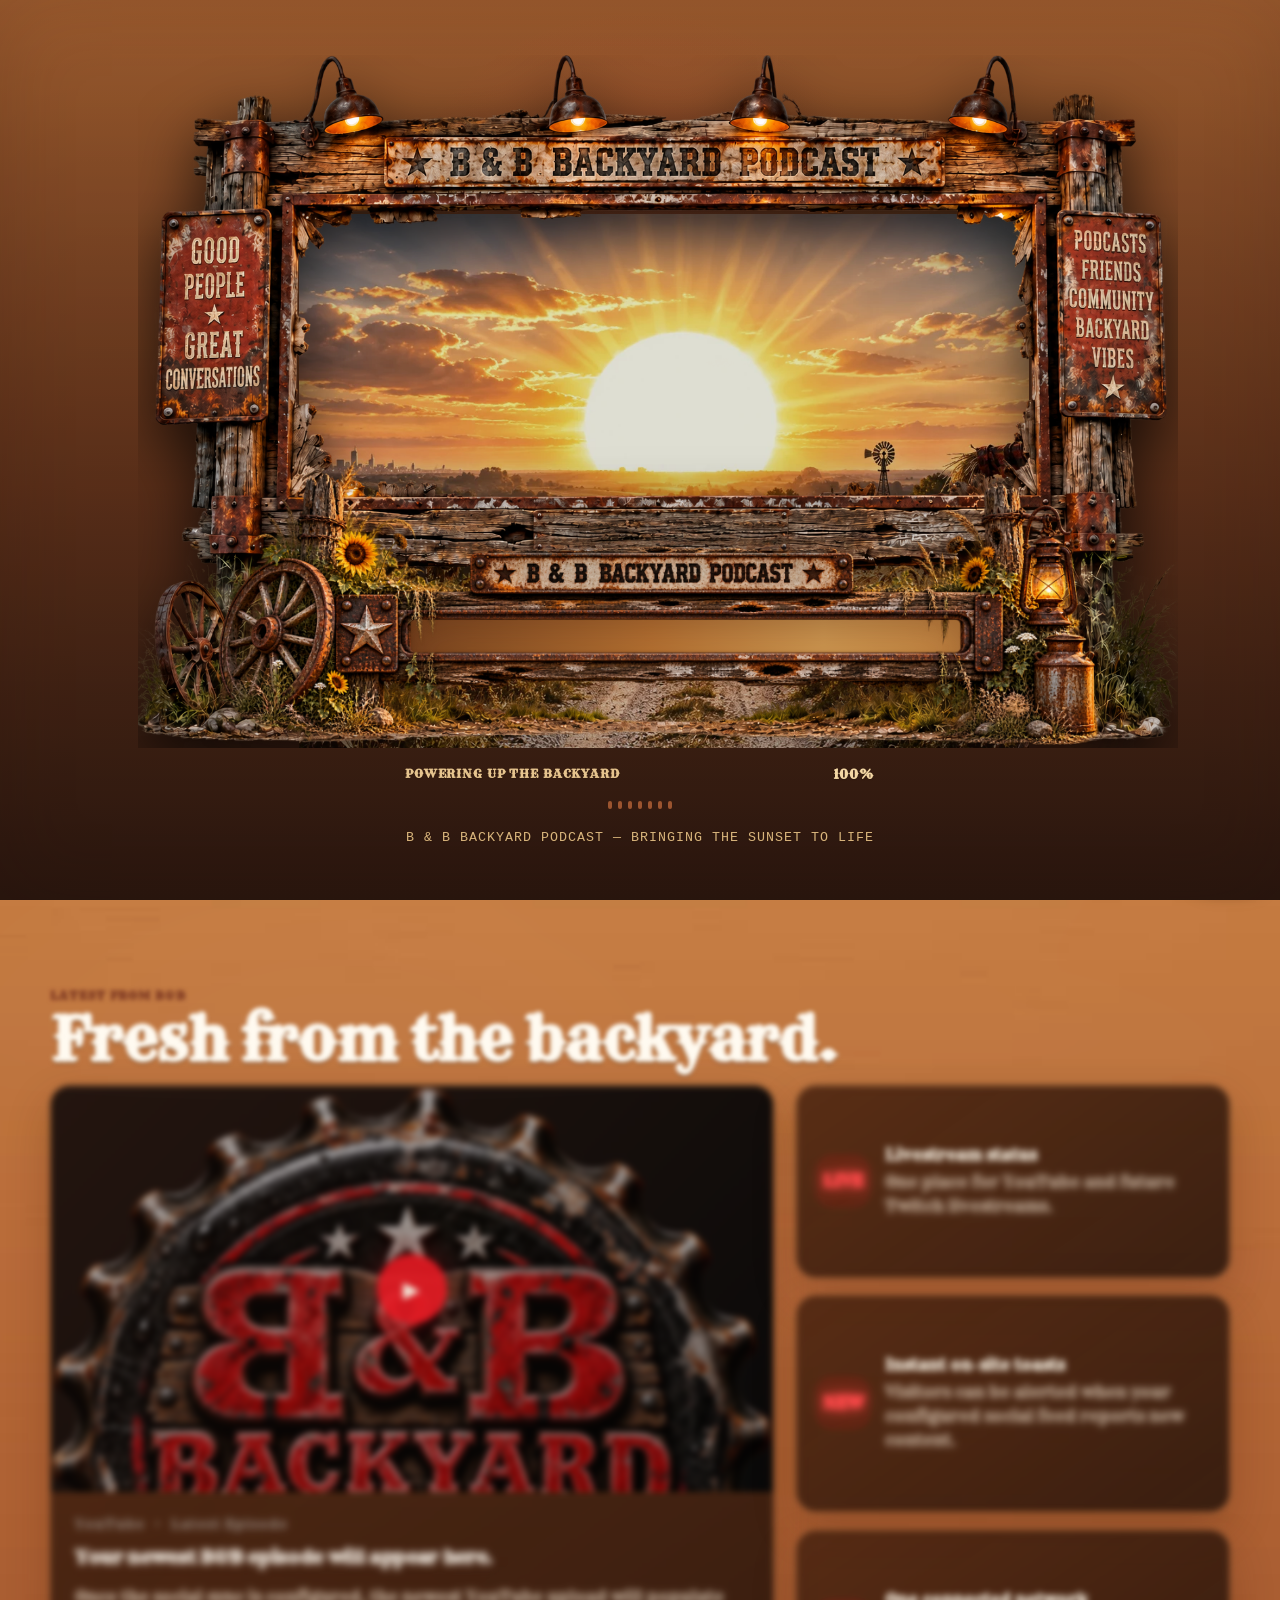
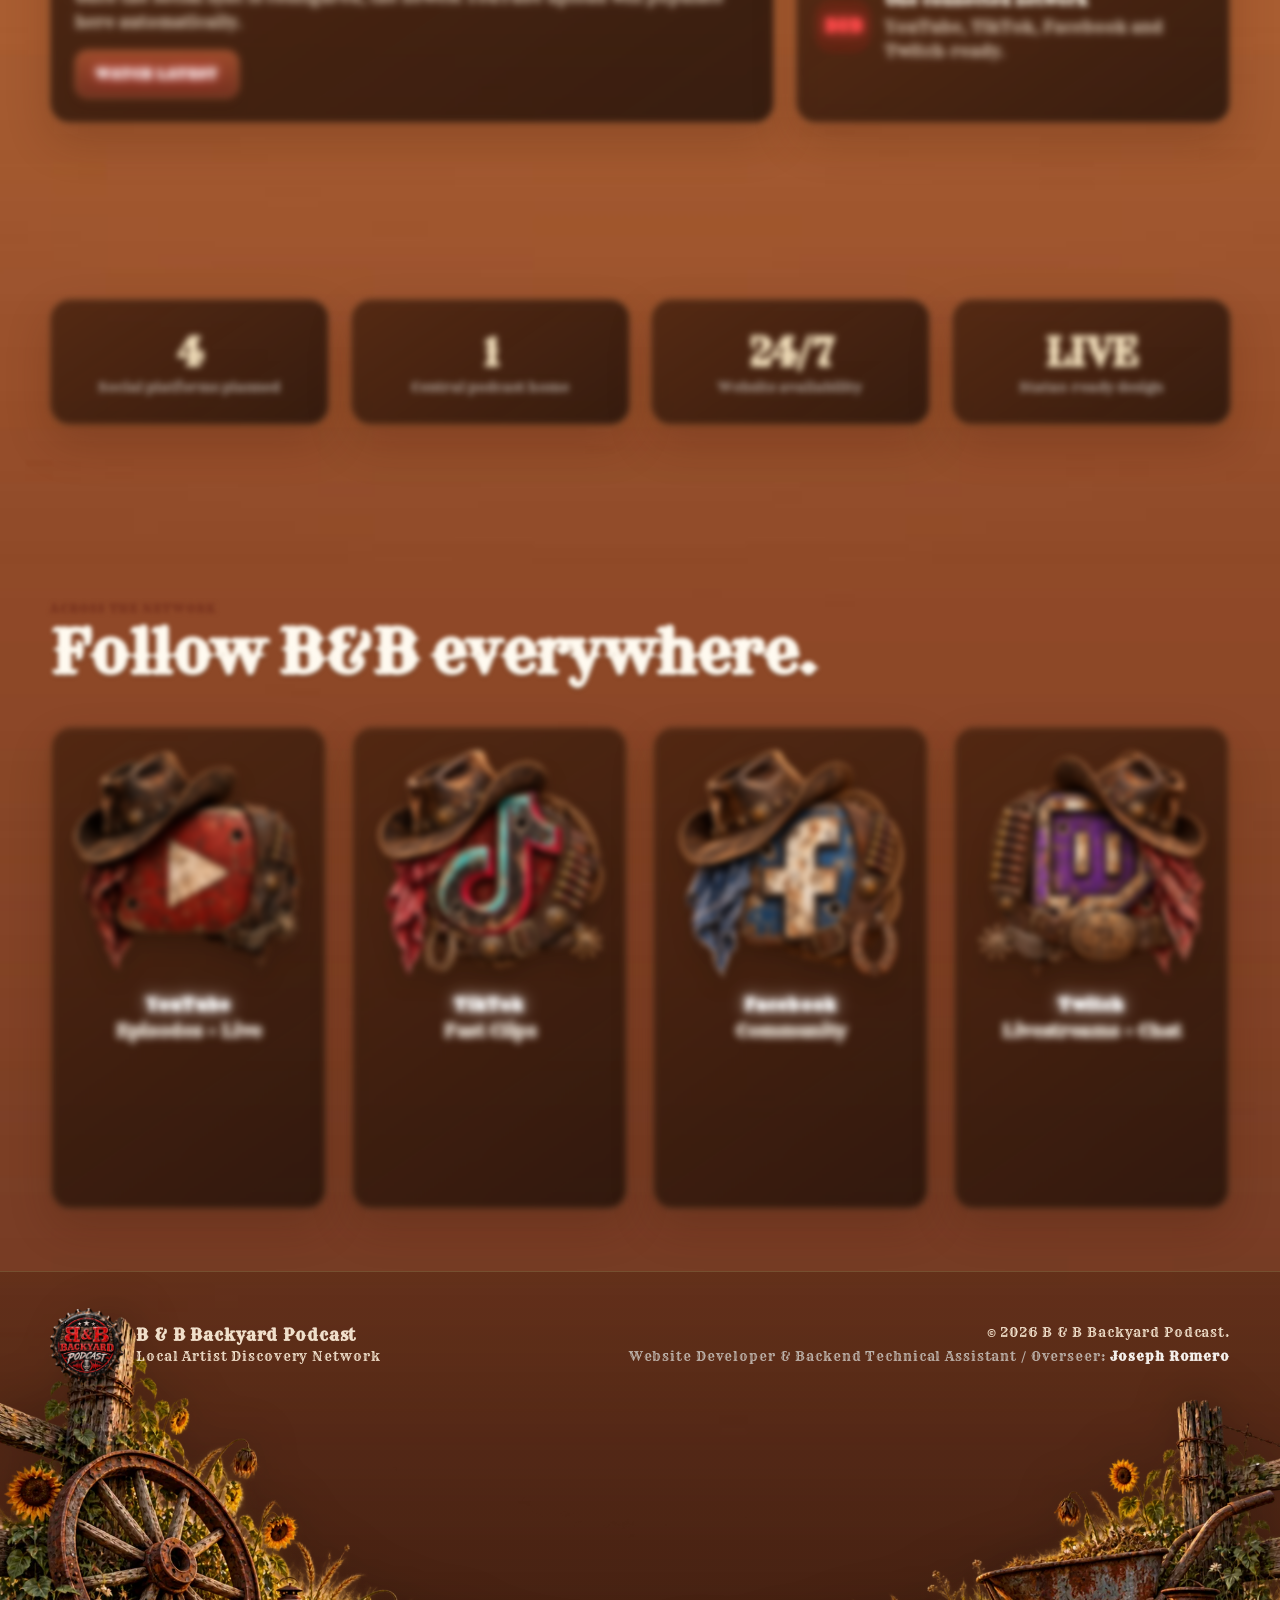
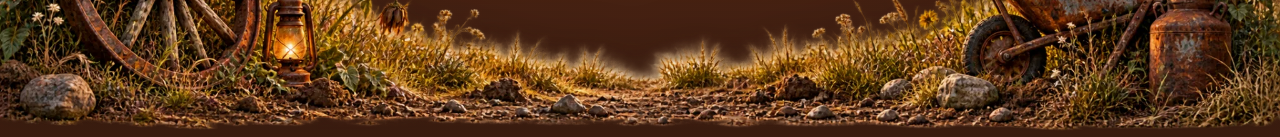
==== commit d7d1e37f: "rehash1" ====
--- a/index.html
+++ b/index.html
@@ -2,10 +2,10 @@
   <link rel="preconnect" href="https://fonts.gstatic.com" crossorigin>
   <link href="https://fonts.googleapis.com/css2?family=Rye&display=swap" rel="stylesheet">
 </head><body>
-<div class="loader" id="siteLoader"><div class="loader-atmosphere"></div><div class="loader-inner"><div class="loader-sign-wrap"><div class="loader-sign-frame cozy-loader-frame"><div class="cozy-loader-lamp" aria-hidden="true">✦</div><div class="cozy-loader-title">Welcome to the Backyard</div><div class="cozy-loader-subtitle">Come on in, make yourself at home.</div><div aria-label="Website loading progress" class="country-progress-shell"><div class="progress"><span id="loaderProgress"></span></div></div></div></div><div class="loader-status"><span class="loader-status-label">Getting the coffee ready</span><strong id="loaderPercent">0%</strong></div><div class="loader-wave" aria-hidden="true"><i></i><i></i><i></i><i></i><i></i><i></i><i></i></div><small id="loaderMessage">Pull up a chair and stay awhile</small></div></div>
-<header class="site-header"><div class="container nav"><a class="brand" href="index.html"><span class="nav-logo-stack" aria-label="B & B Backyard Podcast"><img class="nav-logo nav-logo-on" src="assets/images/bnb-current-logo.png" alt="B & B Backyard Podcast"></span><span>B & B Backyard Podcast</span></a><button class="menu-btn" id="menuBtn">Menu</button><nav class="nav-links" id="navLinks"><a class="nav-link" href="index.html">Home</a><a class="nav-link" href="episodes.html">Episodes</a><a class="nav-link" href="live.html">Live</a><a class="nav-link" href="clips.html">Clips</a><a class="nav-link" href="crew.html">Crew</a><a class="nav-link" href="about.html">About</a><a class="nav-link" href="socials.html">Socials</a><a class="nav-link" href="contact.html">Contact</a></nav></div></header>
-<main><section class="hero"><div class="container hero-wrap"><div><div class="eyebrow">Local Artist Discovery Network</div><h1>Welcome to the <span class="backyard-neon-flicker">Backyard.</span></h1><p>B & B Backyard Podcast brings local artists, creators, stories and conversations into one place. Watch the newest episode, catch the livestream, discover clips, and follow everything happening across the B&B network.</p><div class="actions"><a class="btn btn-primary" href="episodes.html">Watch Latest Episode</a><a class="btn btn-ghost" href="live.html"><span class="dot" data-live-dot></span><span data-live-text>Check Live Status</span></a></div></div><div class="hero-logo hero-logo-stack hero-bottlecap" aria-label="B & B Backyard Podcast logo"><img class="hero-logo-image hero-logo-on" src="assets/images/bnb-current-logo.png" alt="B & B Backyard Podcast logo"></div></div></section>
-<section class="section"><div class="container"><div class="eyebrow">Latest from B&B</div><h2 class="section-title">Fresh from the backyard.</h2><div class="grid feature-grid"><article class="card episode-card" data-latest-youtube><div class="media-thumb"><img data-latest-youtube-image src="assets/images/bnb-current-logo.png" alt="Latest B&B episode"><span class="play">▶</span></div><div class="card-pad"><div class="meta"><span>YouTube</span><span>•</span><span data-latest-youtube-date>Latest Episode</span></div><h3 data-latest-youtube-title>Your newest B&B episode will appear here.</h3><p data-latest-youtube-description>Once the social sync is configured, the newest YouTube upload will populate here automatically.</p><a class="btn btn-primary" data-latest-youtube-link href="https://www.youtube.com/@BnBEntertains" target="_blank" rel="noopener noreferrer">Watch Latest</a></div></article><div class="stack"><article class="card mini-card"><div class="mini-icon">LIVE</div><div><b>Livestream status</b><p>One place for YouTube and future Twitch livestreams.</p></div></article><article class="card mini-card"><div class="mini-icon">NEW</div><div><b>Instant on-site toasts</b><p>Visitors can be alerted when your configured social feed reports new content.</p></div></article><article class="card mini-card"><div class="mini-icon">B&B</div><div><b>One connected network</b><p>YouTube, TikTok, Facebook and Twitch-ready.</p></div></article></div></div></div></section>
+<div class="loader" id="siteLoader"><div class="loader-atmosphere"></div><div class="loader-inner"><div class="loader-sign-wrap"><div class="loader-sign-frame"><div class="loader-logo-stack loader-sunset-stack" aria-label="B & B Backyard Podcast"><img class="loader-logo loader-logo-off loader-sunset-image" src="assets/images/bnb-sunset-blank.webp" alt="B & B Backyard Podcast sunset"><img class="loader-logo loader-logo-on loader-sunset-image" src="assets/images/bnb-sunset-logo.webp" alt="" aria-hidden="true"></div><img class="loader-billboard-frame" src="assets/images/billboardcustomloader.png" alt="" aria-hidden="true"><span class="loader-electric-glow"></span><div class="country-progress-shell" aria-label="Website loading progress"><img class="country-progress-art" src="assets/images/customloaderbar.png" alt="" aria-hidden="true"><div class="progress"><span id="loaderProgress"></span></div></div></div></div><div class="loader-status"><span class="loader-status-label">Powering up the backyard</span><strong id="loaderPercent">0%</strong></div><div class="loader-wave" aria-hidden="true"><i></i><i></i><i></i><i></i><i></i><i></i><i></i></div><small id="loaderMessage">Neon circuits warming up</small></div></div>
+<header class="site-header"><div class="container nav"><a class="brand" href="index.html"><span class="nav-logo-stack" aria-label="B & B Backyard Podcast"><img class="nav-logo nav-logo-on" src="assets/images/bnb-current-logo.webp" alt="B & B Backyard Podcast"></span><span>B & B Backyard Podcast</span></a><button class="menu-btn" id="menuBtn">Menu</button><nav class="nav-links" id="navLinks"><a class="nav-link" href="index.html">Home</a><a class="nav-link" href="episodes.html">Episodes</a><a class="nav-link" href="live.html">Live</a><a class="nav-link" href="clips.html">Clips</a><a class="nav-link" href="crew.html">Crew</a><a class="nav-link" href="about.html">About</a><a class="nav-link" href="socials.html">Socials</a><a class="nav-link" href="contact.html">Contact</a></nav></div></header>
+<main><section class="hero"><div class="container hero-wrap"><div><div class="eyebrow">Local Artist Discovery Network</div><h1>Welcome to the <span class="backyard-neon-flicker">Backyard.</span></h1><p>B & B Backyard Podcast brings local artists, creators, stories and conversations into one place. Watch the newest episode, catch the livestream, discover clips, and follow everything happening across the B&B network.</p><div class="actions"><a class="btn btn-primary" href="episodes.html">Watch Latest Episode</a><a class="btn btn-ghost" href="live.html"><span class="dot" data-live-dot></span><span data-live-text>Check Live Status</span></a></div></div><div class="hero-logo hero-logo-stack hero-bottlecap" aria-label="B & B Backyard Podcast logo"><img class="hero-logo-image hero-logo-on" src="assets/images/bnb-current-logo.webp" alt="B & B Backyard Podcast logo"></div></div></section>
+<section class="section"><div class="container"><div class="eyebrow">Latest from B&B</div><h2 class="section-title">Fresh from the backyard.</h2><div class="grid feature-grid"><article class="card episode-card" data-latest-youtube><div class="media-thumb"><img data-latest-youtube-image src="assets/images/bnb-current-logo.webp" alt="Latest B&B episode"><span class="play">▶</span></div><div class="card-pad"><div class="meta"><span>YouTube</span><span>•</span><span data-latest-youtube-date>Latest Episode</span></div><h3 data-latest-youtube-title>Your newest B&B episode will appear here.</h3><p data-latest-youtube-description>Once the social sync is configured, the newest YouTube upload will populate here automatically.</p><a class="btn btn-primary" data-latest-youtube-link href="https://www.youtube.com/@BnBEntertains" target="_blank" rel="noopener noreferrer">Watch Latest</a></div></article><div class="stack"><article class="card mini-card"><div class="mini-icon">LIVE</div><div><b>Livestream status</b><p>One place for YouTube and future Twitch livestreams.</p></div></article><article class="card mini-card"><div class="mini-icon">NEW</div><div><b>Instant on-site toasts</b><p>Visitors can be alerted when your configured social feed reports new content.</p></div></article><article class="card mini-card"><div class="mini-icon">B&B</div><div><b>One connected network</b><p>YouTube, TikTok, Facebook and Twitch-ready.</p></div></article></div></div></div></section>
 <section class="section"><div class="container"><div class="grid stats"><div class="card stat"><strong>4</strong><span>Social platforms planned</span></div><div class="card stat"><strong>1</strong><span>Central podcast home</span></div><div class="card stat"><strong>24/7</strong><span>Website availability</span></div><div class="card stat"><strong>LIVE</strong><span>Status-ready design</span></div></div></div></section>
 <section class="section"><div class="container"><div class="eyebrow">Across the network</div><h2 class="section-title">Follow B&B everywhere.</h2><div class="grid social-grid social-cowboy-grid home-social-grid">
 <article class="card social-card social-cowboy-card"><a class="social-art-link" href="https://www.youtube.com/@BnBEntertains" target="_blank" rel="noopener noreferrer"><img class="social-cowboy-art" src="assets/images/social-youtube-cowboy.png" alt="Western cowboy-style YouTube emblem"></a><div class="social-card-copy"><div class="social-label">YouTube</div><h3>Episodes + Live</h3><p>Full podcast videos, premieres and livestreams.</p><a class="btn btn-ghost social-click-btn" href="https://www.youtube.com/@BnBEntertains" target="_blank" rel="noopener noreferrer">Click Here</a></div></article>
@@ -13,4 +13,4 @@
 <article class="card social-card social-cowboy-card"><a class="social-art-link" href="https://www.facebook.com/profile.php?id=61579615124683" target="_blank" rel="noopener noreferrer"><img class="social-cowboy-art" src="assets/images/social-facebook-cowboy.png" alt="Western cowboy-style Facebook emblem"></a><div class="social-card-copy"><div class="social-label">Facebook</div><h3>Community</h3><p>Updates, posts, releases and conversations.</p><a class="btn btn-ghost social-click-btn" href="https://www.facebook.com/profile.php?id=61579615124683" target="_blank" rel="noopener noreferrer">Click Here</a></div></article>
 <article class="card social-card social-cowboy-card"><a class="social-art-link" href="https://www.twitch.tv/bandbpodcast" target="_blank" rel="noopener noreferrer"><img class="social-cowboy-art" src="assets/images/social-twitch-cowboy.png" alt="Western cowboy-style Twitch emblem"></a><div class="social-card-copy"><div class="social-label">Twitch</div><h3>Livestreams + Chat</h3><p>Watch live and join B&B on Twitch.</p><a class="btn btn-ghost social-click-btn" href="https://www.twitch.tv/bandbpodcast" target="_blank" rel="noopener noreferrer">Click Here</a></div></article></div></div></div></section>
 </main>
-<footer class="footer"><div class="container footer-wrap"><div class="footer-logo"><img src="assets/images/bnb-current-logo.png" alt=""><div><b>B & B Backyard Podcast</b><br><small>Local Artist Discovery Network</small></div></div><div class="footer-meta"><small>© <span data-year></span> B & B Backyard Podcast.</small><small class="footer-dev-credit">Website Developer &amp; Backend Technical Assistant / Overseer: <strong>Joseph Romero</strong></small></div></div><img class="footer-farm-art" src="assets/images/custom-footer.png" alt="" aria-hidden="true"></footer><div class="toast-stack" id="toastStack"></div><script src="js/main.js"></script><script src="js/social-sync.js"></script></body></html>
+<footer class="footer"><div class="container footer-wrap"><div class="footer-logo"><img src="assets/images/bnb-current-logo.webp" alt=""><div><b>B & B Backyard Podcast</b><br><small>Local Artist Discovery Network</small></div></div><div class="footer-meta"><small>© <span data-year></span> B & B Backyard Podcast.</small><small class="footer-dev-credit">Website Developer &amp; Backend Technical Assistant / Overseer: <strong>Joseph Romero</strong></small></div></div><img class="footer-farm-art" src="assets/images/custom-footer.webp" alt="" aria-hidden="true"></footer><div class="toast-stack" id="toastStack"></div><script src="js/main.js"></script><script src="js/social-sync.js"></script></body></html>
--- a/css/styles.css
+++ b/css/styles.css
@@ -1356,7 +1356,7 @@
    Replaces the dark brick atmosphere with the supplied sunrise/farm artwork.
    Existing layout, loader billboard, crew, transitions and page structure are preserved. */
 body{
-  background:#b56f28 url('../assets/images/backyard-golden-farm-background.png') center center/cover fixed no-repeat!important;
+  background:#b56f28 url('../assets/images/backyard-golden-farm-background.webp') center center/cover fixed no-repeat!important;
 }
 body::before{
   background:
@@ -1390,7 +1390,7 @@
 }
 /* Keep the loader readable, but replace the black/brick surround with a warm sunrise backdrop. */
 .loader{
-  background:#9b581f url('../assets/images/backyard-golden-farm-background.png') center/cover no-repeat!important;
+  background:#9b581f url('../assets/images/backyard-golden-farm-background.webp') center/cover no-repeat!important;
 }
 .loader::before{
   background:linear-gradient(180deg,rgba(73,29,8,.18),rgba(58,23,7,.30))!important;
@@ -1398,7 +1398,7 @@
 }
 /* The page-change doors now carry the same warm farm identity instead of dark brick. */
 .transition-door{
-  background:#8f4e1d url('../assets/images/backyard-golden-farm-background.png') center/cover no-repeat!important;
+  background:#8f4e1d url('../assets/images/backyard-golden-farm-background.webp') center/cover no-repeat!important;
   box-shadow:inset 0 0 90px 18px rgba(66,25,7,.34)!important;
 }
 .transition-door::after{
@@ -1518,10 +1518,10 @@
   box-shadow:inset 0 0 70px 10px rgba(0,0,0,.28);
 }
 .transition-door-left{
-  background-image:url('../assets/images/transition-barn-door-left.png');
+  background-image:url('../assets/images/transition-barn-door-left.webp');
 }
 .transition-door-right{
-  background-image:url('../assets/images/transition-barn-door-right.png');
+  background-image:url('../assets/images/transition-barn-door-right.webp');
 }
 .transition-door::after{
   background:linear-gradient(90deg,rgba(0,0,0,.12),transparent 45%,rgba(0,0,0,.08));
@@ -1540,10 +1540,10 @@
   background-size:100% 100%!important;
 }
 .page-transition .transition-door-left{
-  background-image:url('../assets/images/transition-barn-door-left.png')!important;
+  background-image:url('../assets/images/transition-barn-door-left.webp')!important;
 }
 .page-transition .transition-door-right{
-  background-image:url('../assets/images/transition-barn-door-right.png')!important;
+  background-image:url('../assets/images/transition-barn-door-right.webp')!important;
 }
 
 /* ===== B & B v1.4.24 — true hinged barn-door transition =====
@@ -1581,14 +1581,14 @@
   right:auto!important;
   transform-origin:left center!important;
   transform:rotateY(-102deg)!important;
-  background-image:url('../assets/images/transition-barn-door-left.png')!important;
+  background-image:url('../assets/images/transition-barn-door-left.webp')!important;
 }
 .page-transition .transition-door-right{
   right:0!important;
   left:auto!important;
   transform-origin:right center!important;
   transform:rotateY(102deg)!important;
-  background-image:url('../assets/images/transition-barn-door-right.png')!important;
+  background-image:url('../assets/images/transition-barn-door-right.webp')!important;
 }
 .page-transition.closing .transition-door-left,
 .page-transition.closed .transition-door-left,
@@ -1749,7 +1749,7 @@
    Keeps the existing hinged doors and bottle-cap transition. The supplied farm sunset
    is a true background layer behind the doors and remains visible while they open. */
 .page-transition{
-  background:#1f1008 url('../assets/images/transition-sunset-background.png') center center/cover no-repeat!important;
+  background:#1f1008 url('../assets/images/transition-sunset-background.webp') center center/cover no-repeat!important;
 }
 .page-transition::before{
   content:""!important;
@@ -1791,7 +1791,7 @@
   position:absolute!important;
   inset:-3%!important;
   z-index:0!important;
-  background:url('../assets/images/transition-sunset-background.png') center center/cover no-repeat!important;
+  background:url('../assets/images/transition-sunset-background.webp') center center/cover no-repeat!important;
   opacity:0!important;
   filter:blur(0) brightness(1)!important;
   transform:scale(1)!important;
@@ -2322,7 +2322,7 @@
     box-shadow:none!important;
   }
   .crew-modal-panel::before{
-    background:url('../assets/images/crew-wanted-mobile.png') center/100% 100% no-repeat!important;
+    background:url('../assets/images/crew-wanted-mobile.webp') center/100% 100% no-repeat!important;
   }
   .crew-modal-photo{
     left:18.2%!important;
@@ -2920,217 +2920,115 @@
 @media(max-width:700px){.restream-head-brand{width:100%;justify-content:space-between;align-items:center}.restream-head-brand .chat-login-note{text-align:left;max-width:210px}.restream-head-brand img{width:70px;height:70px}}
 
 
-/* ===== B&B v1.4.75 — retired porch sign + mobile 3-D doors / coin ===== */
-/* The sign is no longer created in JS; hide any legacy markup if cached pages contain it. */
-.bb-hanging-sign{display:none!important;}
-@media(max-width:760px){
-  /* A stable perspective on the transition layer; no transforms on body. */
-  .page-transition{perspective:1100px!important;perspective-origin:50% 48%!important;transform:none!important;overflow:hidden!important;}
-  .page-transition .transition-door{
-    width:51%!important;height:100%!important;top:0!important;bottom:0!important;
-    transform-style:preserve-3d!important;-webkit-transform-style:preserve-3d!important;
-    backface-visibility:hidden!important;-webkit-backface-visibility:hidden!important;
-    transition:transform .76s cubic-bezier(.65,.04,.2,1)!important;
-    box-shadow:inset 0 0 28px rgba(0,0,0,.34),0 10px 28px rgba(0,0,0,.25)!important;
-  }
-  .page-transition .transition-door-left{left:0!important;right:auto!important;transform-origin:left center!important;transform:rotateY(-105deg)!important;}
-  .page-transition .transition-door-right{right:0!important;left:auto!important;transform-origin:right center!important;transform:rotateY(105deg)!important;}
-  .page-transition.closing .transition-door-left,.page-transition.closed .transition-door-left,.page-transition.entering .transition-door-left,
-  .page-transition.closing .transition-door-right,.page-transition.closed .transition-door-right,.page-transition.entering .transition-door-right{transform:rotateY(0deg)!important;}
-  .page-transition.opening .transition-door-left{transform:rotateY(-105deg)!important;}
-  .page-transition.opening .transition-door-right{transform:rotateY(105deg)!important;}
-  /* The video remains desktop-only: mobile uses the existing transparent PNG. */
-  .page-transition .transition-mobile-coin{
-    position:absolute;left:50%;top:50%;width:min(61vw,290px);aspect-ratio:1;
-    transform:translate(-50%,-50%);z-index:52;pointer-events:none;
-    display:none;opacity:0;perspective:900px;transform-style:preserve-3d;
-  }
-  .page-transition.closed.mobile-logo-playing .transition-mobile-coin{display:block;opacity:1;animation:bbCoinAppear1475 .24s ease-out both;}
-  .page-transition .transition-mobile-coin .transition-mobile-logo{
-    display:block!important;position:absolute!important;inset:0!important;left:0!important;top:0!important;
-    width:100%!important;height:100%!important;object-fit:contain!important;
-    opacity:1!important;visibility:visible!important;
-    transform:rotateY(0deg) scale(.84)!important;transform-style:preserve-3d!important;
-    backface-visibility:visible!important;-webkit-backface-visibility:visible!important;
-    filter:drop-shadow(0 15px 18px rgba(0,0,0,.65))!important;
-    animation:none!important;
-  }
-  .page-transition.closed.mobile-logo-playing .transition-mobile-coin .transition-mobile-logo{
-    animation:bbCoinFlip1475 1.87s cubic-bezier(.17,.66,.25,1) both!important;
-  }
-  .page-transition.closed.mobile-logo-playing .transition-mobile-coin .transition-mobile-logo.spin-finished{
-    animation:none!important;transform:rotateY(1080deg) scale(1)!important;
-  }
-  .page-transition .transition-mobile-halo{
-    position:absolute;inset:-15%;border-radius:50%;opacity:0;
-    background:radial-gradient(circle,transparent 43%,rgba(245,186,95,.28) 60%,transparent 71%);
-    box-shadow:0 0 24px rgba(249,175,65,.13);
-  }
-  .page-transition.closed.mobile-logo-playing .transition-mobile-halo{animation:bbCoinHalo1475 1.87s ease-out both;}
-  .page-transition .transition-mobile-glint{
-    position:absolute;inset:-6%;border-radius:50%;opacity:0;mix-blend-mode:screen;
-    background:linear-gradient(112deg,transparent 35%,rgba(255,227,162,.38) 49%,transparent 58%);
-    transform:translateX(-85%) rotate(-15deg);
-  }
-  .page-transition.closed.mobile-logo-playing .transition-mobile-glint{animation:bbCoinGlint1475 1.87s ease-in-out both;}
-  .page-transition.opening .transition-mobile-coin,.page-transition.entering .transition-mobile-coin{display:none!important;opacity:0!important;}
-}
-@keyframes bbCoinAppear1475{from{opacity:0;transform:translate(-50%,-50%) scale(.75)}to{opacity:1;transform:translate(-50%,-50%) scale(1)}}
-@keyframes bbCoinFlip1475{
-  0%{transform:rotateY(0deg) rotateZ(-9deg) scale(.78);filter:drop-shadow(0 6px 9px rgba(0,0,0,.5)) brightness(.85)}
-  24%{transform:rotateY(350deg) rotateZ(6deg) scale(1.08)}
-  55%{transform:rotateY(760deg) rotateZ(-3deg) scale(1.13);filter:drop-shadow(0 22px 23px rgba(0,0,0,.7)) brightness(1.18)}
-  82%{transform:rotateY(1050deg) rotateZ(1deg) scale(1.03)}
-  100%{transform:rotateY(1080deg) rotateZ(0deg) scale(1);filter:drop-shadow(0 14px 19px rgba(0,0,0,.62)) brightness(1)}
-}
-@keyframes bbCoinHalo1475{0%{opacity:0;transform:scale(.65)}35%{opacity:1;transform:scale(1.05)}75%{opacity:.58;transform:scale(1.2)}100%{opacity:.25;transform:scale(1.12)}}
-@keyframes bbCoinGlint1475{0%,22%{opacity:0;transform:translateX(-85%) rotate(-15deg)}43%{opacity:.75}65%,100%{opacity:0;transform:translateX(85%) rotate(-15deg)}}
-@media(max-width:760px) and (prefers-reduced-motion:reduce){
-  .page-transition .transition-door{transition:none!important;}
-  .page-transition.closed.mobile-logo-playing .transition-mobile-coin,.page-transition.closed.mobile-logo-playing .transition-mobile-coin .transition-mobile-logo{animation:none!important;opacity:1!important;transform:rotateY(0deg) scale(1)!important;}
-  .page-transition.closed.mobile-logo-playing .transition-mobile-halo,.page-transition.closed.mobile-logo-playing .transition-mobile-glint{animation:none!important;opacity:0!important;}
-}
-
-/* v1.4.76: Lamont Terry requested no portrait; retain the original wanted-card layout. */
-.wanted-portrait .crew-portrait-placeholder{display:grid;place-items:center;width:100%;height:100%;background:radial-gradient(circle at 50% 35%,#6d4830,#23150f 75%);color:#d4ae77;font-family:Georgia,serif;font-size:clamp(1.5rem,3.4vw,3.5rem);font-weight:900;letter-spacing:.12em;text-shadow:0 3px 8px #170b05;}
-.crew-modal-photo:has(.crew-portrait-placeholder) .crew-portrait-placeholder{display:grid;place-items:center;width:100%;height:100%;font-family:Georgia,serif;font-weight:900;color:#d4ae77;background:radial-gradient(circle,#6d4830,#23150f);font-size:clamp(2rem,5vw,4rem)}
-
-
-/* ===== v1.4.77: A visit to Grandma & Grandpa's house ===== */
-:root{--cozy-cream:#fff0d9;--cozy-brown:#503728;--cozy-sage:#74806a;--cozy-wood:#986744;}
-body{background-color:#e6c5a2;}
-/* Preserve loader timing and progress IDs; retire billboard/sunset artwork. */
-.loader{background:radial-gradient(ellipse at 50% 40%,#f7e5ca 0%,#cda67d 70%,#745039 100%)!important;}
-.loader-atmosphere{opacity:.15!important;filter:sepia(1)!important;}
-.loader-inner{width:min(640px,94vw)!important;max-width:94vw!important;transform:none!important;margin-inline:auto!important;}
-.loader-sign-wrap{width:100%!important;max-width:100%!important;margin:0 auto 1.25rem!important;perspective:none!important;}
-.loader-sign-frame.cozy-loader-frame{position:relative!important;display:flex!important;flex-direction:column!important;align-items:center!important;justify-content:center!important;gap:12px!important;width:min(560px,90vw)!important;max-width:100%!important;min-height:275px!important;height:auto!important;margin:auto!important;padding:34px 28px!important;background:repeating-linear-gradient(0deg,rgba(255,255,255,.035) 0 2px,transparent 2px 5px),linear-gradient(140deg,#fdf0d9,#ebd0a9)!important;border:12px solid #805b3e!important;outline:3px solid #c79b6b!important;outline-offset:-19px!important;border-radius:20px!important;box-shadow:0 24px 60px #3d241b66,inset 0 0 28px #a06b3d40!important;transform:none!important;overflow:visible!important;}
-.cozy-loader-lamp{font-family:Georgia,serif;font-size:clamp(2.5rem,7vw,4.5rem);color:#b98645;text-shadow:0 3px #fff4d8,0 0 20px #f7d68a;animation:cozyGlow 2.6s ease-in-out infinite;}
-.cozy-loader-title{font-family:Georgia,'Times New Roman',serif;font-size:clamp(1.7rem,5vw,2.8rem);font-weight:700;line-height:1.12;color:#513526;text-align:center;}
-.cozy-loader-subtitle{font-family:Georgia,serif;color:#805b42;font-size:clamp(.85rem,2.7vw,1.1rem);text-align:center;}
-.loader-sign-frame.cozy-loader-frame .country-progress-shell{position:relative!important;inset:auto!important;width:min(360px,90%)!important;height:auto!important;display:block!important;margin:12px auto 0!important;transform:none!important;background:transparent!important;}
-.cozy-loader-frame .progress{display:block!important;width:100%!important;height:12px!important;margin:0!important;background:#c7a684!important;border:2px solid #916d4c!important;border-radius:50px!important;box-shadow:inset 0 2px 5px #6b4a3040!important;}
-.cozy-loader-frame .progress span{background:linear-gradient(90deg,#718167,#b6a56b)!important;box-shadow:none!important;}
-.loader-status,.loader-status-label,.loader-status strong,.loader small{color:#513526!important;text-shadow:none!important;font-family:Georgia,serif!important;}
-.loader-wave i{background:#839075!important;box-shadow:none!important;}
-@keyframes cozyGlow{50%{opacity:.72;transform:scale(.96)}}
-/* Family portrait frames, not wanted posters. Keep the same click-to-open cards. */
-.crew-grid{gap:clamp(18px,3vw,34px)!important;}
-.wanted-crew-card{padding:0!important;background:transparent!important;}
-.wanted-poster-card{aspect-ratio:4/5!important;background:linear-gradient(145deg,#d3a779,#865b39)!important;border:10px solid #755035!important;border-radius:15px!important;box-shadow:inset 0 0 0 4px #dfb988,0 14px 25px #4a291e45!important;filter:none!important;overflow:hidden!important;}
-.wanted-poster-card::before{content:'';position:absolute;inset:9px;border:2px solid #e9cf9f;border-radius:5px;pointer-events:none;z-index:3;}
-.wanted-portrait{position:absolute!important;inset:17px 17px 66px!important;background:#c9b295!important;border:5px solid #f0dcb7!important;border-radius:5px!important;overflow:hidden!important;}
-.wanted-portrait img{object-fit:cover!important;filter:sepia(.13) saturate(.83)!important;}
-.wanted-crew-card:hover .wanted-portrait img,.wanted-crew-card:focus-visible .wanted-portrait img{filter:none!important;}
-.wanted-poster-frame{display:none!important;}
-.wanted-nameplate{position:absolute!important;inset:auto 14px 12px!important;height:45px!important;display:flex!important;align-items:center!important;justify-content:center!important;font:700 clamp(1.05rem,1.65vw,1.45rem) Georgia,serif!important;color:#fff1d5!important;letter-spacing:.02em!important;text-shadow:0 1px 2px #39241b!important;white-space:normal!important;text-align:center!important;}
-.wanted-view-hint{color:#674833!important;font-family:Georgia,serif!important;letter-spacing:.01em!important;text-transform:none!important;}
-.wanted-portrait .crew-portrait-placeholder{background:linear-gradient(150deg,#bba080,#8b7055)!important;color:#fff1d7!important;font-family:Georgia,serif!important;}
-/* Replace both desktop and mobile wanted-modal artwork with a cozy photo album. */
-.crew-modal{padding:20px!important;overflow:auto!important;align-items:center!important;}
-.crew-modal-panel{position:relative!important;display:grid!important;grid-template-columns:minmax(0,40%) minmax(0,60%)!important;gap:0!important;width:min(850px,94vw)!important;max-width:94vw!important;height:auto!important;min-height:350px!important;aspect-ratio:auto!important;margin:auto!important;padding:30px!important;background:linear-gradient(135deg,#f9e9cb,#e7c79d)!important;border:12px solid #7e573b!important;border-radius:20px!important;box-shadow:0 30px 75px #170e0b99,inset 0 0 0 3px #c69b6a!important;overflow:visible!important;}
-.crew-modal-panel::before,.crew-modal-panel::after{display:none!important;content:none!important;background:none!important;}
-.crew-modal-photo{position:relative!important;inset:auto!important;width:100%!important;height:100%!important;min-height:280px!important;margin:0!important;background:#b99a78!important;border:8px solid #fff3dd!important;border-radius:8px!important;display:grid!important;place-items:center!important;overflow:hidden!important;color:#fff0d6!important;font:700 2rem Georgia,serif!important;}
-.crew-modal-photo img{width:100%!important;height:100%!important;object-fit:cover!important;}
-.crew-modal-copy{position:relative!important;inset:auto!important;width:100%!important;height:auto!important;max-height:none!important;padding:20px 22px!important;display:flex!important;flex-direction:column!important;justify-content:center!important;align-items:flex-start!important;text-align:left!important;color:#493225!important;}
-.crew-modal-copy h2{font-family:Georgia,serif!important;font-size:clamp(1.6rem,3vw,2.7rem)!important;line-height:1.12!important;color:#4c3324!important;margin:0 0 10px!important;text-align:left!important;}
-.crew-modal-copy .eyebrow{font-family:Georgia,serif!important;font-size:clamp(.8rem,1.5vw,1rem)!important;margin:0 0 10px!important;color:#7d6148!important;text-align:left!important;}
-.crew-modal-copy p{font-family:Georgia,serif!important;font-size:clamp(.9rem,1.3vw,1.05rem)!important;line-height:1.55!important;max-width:100%!important;margin:0!important;color:#493225!important;text-align:left!important;}
-.crew-modal-close{position:absolute!important;right:-13px!important;top:-13px!important;z-index:8!important;background:#754d38!important;color:#fff1dc!important;border:2px solid #e3c7a3!important;border-radius:50%!important;}
-@media(max-width:700px){.crew-modal-panel{display:flex!important;flex-direction:column!important;width:min(430px,94vw)!important;max-width:94vw!important;min-height:0!important;padding:22px!important;aspect-ratio:auto!important;}.crew-modal-photo{min-height:0!important;height:clamp(200px,60vw,330px)!important;flex-shrink:0!important;}.crew-modal-copy{padding:20px 4px 4px!important;}.wanted-portrait{inset:17px 17px 65px!important;}.loader-inner{transform:none!important;}.loader-sign-frame.cozy-loader-frame{min-height:245px!important;padding:24px 20px!important;}}
-@media(prefers-reduced-motion:reduce){.cozy-loader-lamp{animation:none!important;}}
-
-/* v1.4.78 — grandma-and-grandpa living room visual direction.
-   Presentation-only overrides: do not alter IDs, transitions, feeds or modal behavior. */
-:root{--home-cream:#f8e9d2;--home-walnut:#523a2b;--home-sage:#71816c;--home-rose:#a76e61}
-body{background:#e9d7bc!important;color:#463124!important;background-image:radial-gradient(ellipse at 18% 14%,rgba(255,250,234,.78),transparent 50%),repeating-linear-gradient(115deg,rgba(120,89,66,.025) 0 2px,transparent 2px 16px)!important}
-.site-header{background:linear-gradient(180deg,rgba(76,49,34,.98),rgba(95,64,46,.96))!important;border-bottom:3px solid #c7a77d!important;box-shadow:0 4px 16px #3a271b36!important}
-.nav-link,.brand{color:#f8ead4!important}.nav-link:hover,.nav-link.active{color:#ffe3ac!important;text-shadow:none!important}.nav-link::after{background:#d7b487!important;box-shadow:none!important}
-/* Use the supplied reference photo as an actual, responsive part of the homepage. */
-.hero{background:linear-gradient(90deg,rgba(250,237,215,.97) 0%,rgba(250,237,215,.91) 37%,rgba(244,223,195,.66) 65%,rgba(94,64,43,.30) 100%),url('../assets/images/cozy-living-room-reference.jpg') center 45%/cover no-repeat!important;border-bottom:11px solid #a77a52!important;box-shadow:inset 0 -10px 0 #d9b78b!important}
-.hero::before,.hero::after{display:none!important}.hero-wrap{position:relative;z-index:1}.hero h1{color:#543829!important;letter-spacing:-.045em!important;text-shadow:0 2px 0 #fff5e7!important}.hero h1 span{color:#8d5d48!important}.hero .eyebrow{color:#76553d!important}.hero p{color:#503b2b!important;text-shadow:0 1px 0 #fff5e7!important}.hero-logo{filter:drop-shadow(0 16px 18px #4b2e2266)!important}
-/* Floral wallpaper, family-photo framing and upholstered card palette across pages. */
-.page-hero{background:linear-gradient(90deg,rgba(248,235,214,.95),rgba(246,230,205,.88)),url('../assets/images/cozy-living-room-reference.jpg') center 36%/cover no-repeat!important;border-bottom:5px solid #bd9872!important;box-shadow:inset 0 -1px 0 #fff3df!important}
-.page-hero h1,.page-hero p,.page-hero .eyebrow{color:#503a2a!important;text-shadow:none!important}
-.section{background:transparent!important}.section h2,.section h3{color:#523829!important}
-.card,.media-card,.social-card,.episode-card,.clip-card{background:linear-gradient(145deg,rgba(255,248,233,.96),rgba(228,204,173,.94))!important;border:2px solid #c8a883!important;border-radius:15px!important;box-shadow:0 8px 22px #62442b22,inset 0 0 0 4px #f6e5cb66!important;color:#493529!important}
-.card p,.media-card p,.social-card p{color:#5c4736!important}
-.btn-primary{background:linear-gradient(145deg,#8d6950,#61432f)!important;border:1px solid #4e3627!important;color:#fff4e1!important;box-shadow:0 6px 15px #593d2c38!important}
-.btn-ghost{background:#f8e9d5e8!important;color:#593c2c!important;border:2px solid #aa8969!important}.btn-ghost:hover{background:#fff5e7!important;box-shadow:0 5px 14px #59432a22!important}
-/* Family album frames from v1.4.77, warmed to match the supplied room. */
-.wanted-poster-card{background:linear-gradient(145deg,#e2bc90,#9b7150)!important;border-color:#78543a!important;box-shadow:0 10px 25px #51341f44,inset 0 0 0 4px #f1d5ae!important}
-.wanted-nameplate{background:#f1dfc2!important;color:#5c3d2b!important}
-.crew-modal-panel{background:linear-gradient(135deg,#fff1d8,#e3c5a2)!important}
-/* Retire visual farm props, not the working footer links or scroll functionality. */
-.footer{background:linear-gradient(180deg,#70513b,#453025)!important;color:#f7e9d5!important;border-top:6px solid #b9946b!important;padding-bottom:55px!important}
-.footer-farm-art,.bb-footer-tumbleweed-track{display:none!important}
-/* Make the welcome screen feel like an antique family picture frame. */
-.loader{background:linear-gradient(120deg,rgba(239,218,188,.88),rgba(233,203,169,.90)),url('../assets/images/cozy-living-room-reference.jpg') center/cover no-repeat!important}
-.loader-sign-frame.cozy-loader-frame{background:linear-gradient(145deg,#fff2d9,#e6c9a5)!important;border-color:#7e5a3e!important}
-@media(max-width:760px){.hero{background:linear-gradient(180deg,rgba(249,236,216,.95),rgba(249,236,216,.90) 68%,rgba(239,216,185,.72)),url('../assets/images/cozy-living-room-reference.jpg') 57% center/cover no-repeat!important;padding:46px 0 65px!important}.hero h1{font-size:clamp(2.7rem,12vw,5rem)!important;line-height:.95!important}.hero-wrap{gap:25px!important}.hero p{font-size:1rem!important}.page-hero{background-position:55% center!important}.footer{padding-bottom:75px!important}}
-@media(prefers-reduced-motion:reduce){.hero-logo{animation:none!important}}
-
-
-/* ===== v1.4.79: living-room polish, isolated to crew title, loader and page transitions ===== */
-/* Retire the old bright neon word effect only for the crew heading. */
-.page-hero .neon-page-flicker{color:#8b594b!important;text-shadow:0 1px 0 #f9e9d1!important;filter:none!important;animation:bbWarmWord1479 9s ease-in-out infinite!important;}
-@keyframes bbWarmWord1479{0%,88%,100%{color:#8b594b}92%{color:#a06b56}96%{color:#76513f}}
-/* Center the entire welcome composition, not just the outer card. */
-#siteLoader{display:flex!important;align-items:center!important;justify-content:center!important;padding:clamp(12px,3vw,28px)!important;box-sizing:border-box!important;overflow:hidden!important;}
-#siteLoader .loader-inner{position:relative!important;left:auto!important;right:auto!important;top:auto!important;bottom:auto!important;transform:none!important;margin:0 auto!important;padding:0!important;width:min(560px,calc(100vw - 32px))!important;max-width:100%!important;box-sizing:border-box!important;display:flex!important;flex-direction:column!important;align-items:center!important;justify-content:center!important;text-align:center!important;}
-#siteLoader .loader-sign-wrap{position:relative!important;left:auto!important;right:auto!important;transform:none!important;margin:0 auto 16px!important;width:100%!important;max-width:100%!important;display:flex!important;align-items:center!important;justify-content:center!important;box-sizing:border-box!important;}
-#siteLoader .loader-sign-frame.cozy-loader-frame{box-sizing:border-box!important;width:100%!important;max-width:100%!important;margin:0 auto!important;left:auto!important;right:auto!important;transform:none!important;}
-#siteLoader .cozy-loader-frame .country-progress-shell{position:relative!important;left:auto!important;right:auto!important;inset:auto!important;transform:none!important;width:min(360px,100%)!important;max-width:100%!important;min-width:0!important;align-self:center!important;margin:14px auto 0!important;padding:0!important;box-sizing:border-box!important;}
-#siteLoader .cozy-loader-frame .progress{position:relative!important;left:auto!important;right:auto!important;transform:none!important;width:100%!important;max-width:100%!important;margin:0 auto!important;box-sizing:border-box!important;}
-#siteLoader .loader-status,#siteLoader .loader-wave,#siteLoader #loaderMessage{position:relative!important;left:auto!important;right:auto!important;transform:none!important;margin-left:auto!important;margin-right:auto!important;max-width:100%!important;text-align:center!important;}
-/* Wallpaper behind a pair of warm fabric curtains. No WebM alpha dependencies. */
-.page-transition,.page-transition.show{perspective:none!important;transform:none!important;overflow:hidden!important;background:linear-gradient(rgba(57,38,27,.36),rgba(57,38,27,.36)),url('../assets/images/cozy-living-room-reference.jpg') center/cover no-repeat!important;}
-.page-transition::before{content:''!important;position:absolute!important;inset:0!important;z-index:0!important;background:rgba(47,30,23,.28)!important;box-shadow:inset 0 0 110px rgba(39,24,19,.5)!important;pointer-events:none!important;}
-.page-transition .transition-door{position:absolute!important;top:0!important;bottom:0!important;height:100%!important;width:50.5%!important;box-sizing:border-box!important;z-index:2!important;backface-visibility:visible!important;filter:none!important;perspective:none!important;transform-style:flat!important;border:0!important;border-radius:0!important;transition:transform .9s cubic-bezier(.58,.04,.22,1)!important;background-image:repeating-linear-gradient(90deg,rgba(82,48,38,.20) 0,rgba(255,244,218,.10) 4%,rgba(100,62,49,.18) 9%,rgba(255,238,208,.08) 15%),linear-gradient(90deg,#76534b,#bc917d 25%,#986d5c 51%,#c19c86 77%,#775347)!important;background-size:100% 100%!important;box-shadow:inset 0 0 35px rgba(57,31,25,.36),0 0 25px rgba(44,27,22,.3)!important;}
-.page-transition .transition-door-left{left:0!important;right:auto!important;border-right:7px solid #d6b38a!important;transform-origin:left center!important;transform:translateX(-102%)!important;}
-.page-transition .transition-door-right{right:0!important;left:auto!important;border-left:7px solid #d6b38a!important;transform-origin:right center!important;transform:translateX(102%)!important;}
-.page-transition.closing .transition-door-left,.page-transition.closed .transition-door-left,.page-transition.entering .transition-door-left{transform:translateX(0)!important;}
-.page-transition.closing .transition-door-right,.page-transition.closed .transition-door-right,.page-transition.entering .transition-door-right{transform:translateX(0)!important;}
-.page-transition.opening .transition-door-left{transform:translateX(-102%)!important;}
-.page-transition.opening .transition-door-right{transform:translateX(102%)!important;}
-.page-transition .transition-seam,.page-transition .transition-bottlecap-video,.page-transition .transition-mobile-coin{display:none!important;}
-.page-transition .cozy-transition-center{position:absolute!important;left:50%!important;top:50%!important;z-index:4!important;transform:translate(-50%,-46%) scale(.94)!important;opacity:0!important;visibility:hidden!important;display:flex!important;flex-direction:column!important;align-items:center!important;justify-content:center!important;gap:9px!important;width:min(470px,78vw)!important;min-height:170px!important;padding:28px 24px!important;box-sizing:border-box!important;border:10px ridge #8a6042!important;outline:3px solid #d8b58a!important;outline-offset:-17px!important;border-radius:9px!important;background:linear-gradient(145deg,#f9edd8,#e1c6a3)!important;box-shadow:0 18px 60px rgba(36,22,17,.5),inset 0 0 25px #bd9b7955!important;text-align:center!important;transition:opacity .3s ease,transform .42s ease,visibility .3s!important;}
-.page-transition.closed .cozy-transition-center,.page-transition.entering .cozy-transition-center{opacity:1!important;visibility:visible!important;transform:translate(-50%,-50%) scale(1)!important;}
-.page-transition.opening .cozy-transition-center{opacity:0!important;visibility:hidden!important;}
-.cozy-transition-ornament{font:32px Georgia,serif;color:#9e7951}.cozy-transition-title{font:700 clamp(1.3rem,3.5vw,2.2rem) Georgia,serif;color:#573b2b;line-height:1.15}.cozy-transition-caption{font:italic clamp(.85rem,2vw,1.08rem) Georgia,serif;color:#7b5b46;line-height:1.3}
-@media(max-width:760px){#siteLoader .loader-inner{width:min(440px,calc(100vw - 28px))!important;}#siteLoader .loader-sign-frame.cozy-loader-frame{padding:24px 16px!important;border-width:8px!important;}#siteLoader .cozy-loader-frame .country-progress-shell{width:min(310px,100%)!important;}.page-transition .transition-door{width:50.5%!important;transform-style:flat!important;}.page-transition .cozy-transition-center{width:min(340px,78vw)!important;min-height:150px!important;padding:20px 15px!important;border-width:7px!important;}}
-@media(prefers-reduced-motion:reduce){.page-hero .neon-page-flicker{animation:none!important;}.page-transition .transition-door,.page-transition .cozy-transition-center{transition:none!important;}}
-
-
-/* ===== v1.4.80 — cozy-home legibility polish (no layout changes) ===== */
-/* Cream surfaces need dark ink, rather than inherited pale Western display colors. */
-.hero .eyebrow,.page-hero .eyebrow,.section .eyebrow,.card .eyebrow,
-.section-copy,.hero p,.page-hero p,.section p,.card p,
-.media-card p,.social-card p,.episode-card p,.clip-card p,
-.card small,.section small,.card label,.section label,
-.card li,.section li,.notice,.notice a {color:#493428!important;text-shadow:none!important;}
-.hero h1,.page-hero h1,.section h1,.section h2,.section h3,
-.card h2,.card h3,.card h4,.media-card h3,.social-card h3,
-.episode-card h3,.clip-card h3 {color:#463025!important;text-shadow:none!important;}
-/* The highlighted hero words previously inherited a near-white effect. */
-.hero h1 span,.page-hero h1 span,.page-hero .neon-page-flicker{
- color:#81513c!important;text-shadow:0 1px 0 rgba(255,244,224,.45)!important;
- filter:none!important;
-}
-@keyframes bbReadableWord1480{0%,88%,100%{color:#81513c}94%{color:#704632}97%{color:#91654e}}
-.page-hero .neon-page-flicker{animation:bbReadableWord1480 9s ease-in-out infinite!important;}
-/* Preserve the light-on-dark navigation/footer and dark live-chat iframe. */
-.site-header .brand,.site-header .nav-link{color:#fff1df!important;text-shadow:0 1px 2px rgba(35,19,12,.5)!important;}
-.footer,.footer p,.footer small,.footer b,.footer strong,.footer a{color:#fff1dc!important;text-shadow:none!important;}
-/* Contact fields and notices should remain legible in every input state. */
-.form .input,.form input,.form textarea,.form select{color:#39291f!important;background-color:#fff8eb!important;border-color:#96765a!important;}
-.form .input::placeholder,.form input::placeholder,.form textarea::placeholder{color:#6d5746!important;opacity:1!important;}
-.form .input:focus,.form input:focus,.form textarea:focus{outline:2px solid #785139!important;outline-offset:2px!important;}
-.notice{background:#f5e5cc!important;border-color:#aa8768!important;}
-.notice a{font-weight:700;text-decoration:underline;text-underline-offset:3px;}
-/* Retain contrast for buttons regardless of broad text overrides. */
-.btn-primary,.btn-primary:visited{color:#fff8e9!important;}
-.btn-ghost,.btn-ghost:visited{color:#4c3325!important;}
-.cozy-loader-title,.cozy-transition-title{color:#493124!important;}
-.cozy-loader-subtitle,.cozy-transition-caption{color:#634735!important;}
-@media(prefers-reduced-motion:reduce){.page-hero .neon-page-flicker{animation:none!important;}}
+/* v1.4.75 cleanup: normal crew cards, no WANTED treatment, no hanging sign. */
+.bb-hanging-sign{display:none!important}
+.standard-crew-card{overflow:hidden;cursor:pointer;transition:transform .28s ease,box-shadow .28s ease,border-color .28s ease}
+.standard-crew-card:hover,.standard-crew-card:focus-visible{transform:translateY(-6px);box-shadow:0 18px 42px rgba(38,20,10,.22)}
+.standard-crew-card .crew-photo{aspect-ratio:4/3;overflow:hidden;background:linear-gradient(145deg,#3a2418,#160e0a);display:grid;place-items:center}
+.standard-crew-card .crew-photo img{width:100%;height:100%;object-fit:cover;display:block;transition:transform .4s ease,filter .4s ease}
+.standard-crew-card:hover .crew-photo img{transform:scale(1.035)}
+.standard-crew-card .crew-photo-placeholder span{font-family:Georgia,serif;font-weight:900;font-size:clamp(2rem,5vw,4rem);color:#ead8b9;letter-spacing:.08em}
+.crew-view-hint{display:inline-block;margin-top:.5rem;font-weight:800;letter-spacing:.05em;text-transform:uppercase;font-size:.75rem;opacity:.72}
+@media(max-width:760px){.standard-crew-card:hover,.standard-crew-card:focus-visible{transform:none}}
+
+/* ===== B&B v1.4.76 — clean crew profiles + bottle-cap 3D transition ===== */
+/* Crew cards: show the complete portrait instead of cropping faces. */
+.crew-grid .standard-crew-card{border:1px solid rgba(92,48,25,.35)!important;border-radius:18px!important;overflow:hidden!important;background:linear-gradient(180deg,#f0d5a6 0%,#c89158 100%)!important;box-shadow:0 14px 34px rgba(45,22,10,.18)!important}
+.crew-grid .standard-crew-card .crew-photo{aspect-ratio:4/3!important;min-height:0!important;padding:10px!important;background:linear-gradient(145deg,#2b180f,#5c321d)!important}
+.crew-grid .standard-crew-card .crew-photo img{width:100%!important;height:100%!important;object-fit:contain!important;object-position:center!important;border-radius:10px!important;background:#1b110c!important;transform:none!important;filter:none!important}
+.crew-grid .standard-crew-card .card-pad{padding:20px!important;color:#3b2115!important}
+.crew-grid .standard-crew-card .card-pad p{color:#5a3826!important}
+.crew-grid .standard-crew-card h3{color:#2c180f!important}
+.crew-grid .standard-crew-card .eyebrow,.crew-grid .crew-view-hint{color:#7b3b22!important}
+
+/* Profile modal: purpose-built western module; no WANTED poster artwork. */
+.crew-modal{padding:24px!important}
+.crew-modal-backdrop{background:rgba(28,13,7,.82)!important;backdrop-filter:blur(12px)!important}
+.crew-modal-panel{position:relative!important;width:min(900px,calc(100vw - 34px))!important;aspect-ratio:auto!important;min-height:420px!important;max-height:86vh!important;overflow:auto!important;display:grid!important;grid-template-columns:minmax(250px,38%) 1fr!important;gap:0!important;padding:18px!important;border:2px solid #6e3c22!important;border-radius:24px!important;background:linear-gradient(135deg,#3b2013 0 38%,#d3a467 38% 100%)!important;box-shadow:0 28px 90px rgba(0,0,0,.6),inset 0 0 0 5px rgba(240,202,139,.12)!important}
+.crew-modal-panel::before{display:block!important;content:""!important;position:absolute!important;inset:10px!important;border:1px solid rgba(255,226,174,.28)!important;border-radius:16px!important;pointer-events:none!important;background:none!important}
+.crew-modal-photo{position:relative!important;left:auto!important;top:auto!important;width:auto!important;height:auto!important;aspect-ratio:4/5!important;margin:0!important;border-radius:14px!important;border:5px solid #1e110b!important;background:#20120c!important;box-shadow:0 10px 30px rgba(0,0,0,.35)!important;overflow:hidden!important;z-index:2!important}
+.crew-modal-photo img{width:100%!important;height:100%!important;object-fit:contain!important;object-position:center!important;transform:none!important;filter:none!important;background:#1b110c!important}
+.crew-modal-copy{position:relative!important;left:auto!important;top:auto!important;width:auto!important;height:auto!important;display:flex!important;flex-direction:column!important;justify-content:center!important;padding:38px 38px 38px 42px!important;color:#2d190f!important;text-align:left!important;transform:none!important;z-index:2!important}
+.crew-modal-copy .eyebrow{order:1!important;margin:0 0 10px!important;color:#7b321e!important;font-size:.78rem!important;letter-spacing:.12em!important;text-transform:uppercase!important}
+.crew-modal-copy h2{order:2!important;margin:0 0 18px!important;color:#2b170e!important;font-size:clamp(2.2rem,5vw,4.5rem)!important;line-height:.95!important;text-transform:none!important}
+.crew-modal-copy p{order:3!important;margin:0!important;color:#4b2d1d!important;font-size:1.05rem!important;line-height:1.7!important;font-weight:600!important}
+.crew-modal-close{top:16px!important;right:16px!important;width:42px!important;height:42px!important;border-radius:50%!important;background:#3b1e12!important;color:#f4d7a6!important;border:1px solid #b77b4d!important;z-index:8!important}
+@media(max-width:700px){.crew-modal-panel{grid-template-columns:1fr!important;padding:16px!important}.crew-modal-photo{width:min(310px,82vw)!important;aspect-ratio:1/1!important;margin:28px auto 0!important}.crew-modal-copy{padding:24px 18px 28px!important;text-align:center!important}.crew-modal-copy .eyebrow{margin:0 auto 10px!important}.crew-modal-copy h2{font-size:clamp(2rem,10vw,3.3rem)!important}}
+
+/* Static B&B cap replaces the transition video. Doors retain their existing motion. */
+.page-transition .transition-bottlecap-video,.page-transition .transition-mobile-logo{display:none!important}
+.page-transition .transition-cap-logo{position:absolute!important;left:50%!important;top:50%!important;width:min(390px,54vw)!important;height:auto!important;z-index:60!important;opacity:0!important;visibility:hidden!important;transform:translate(-50%,-50%) perspective(900px) rotateY(0deg) scale(.72)!important;transform-origin:center!important;filter:drop-shadow(0 22px 34px rgba(0,0,0,.58))!important;will-change:transform,opacity!important}
+.page-transition.closed.cap-spinning .transition-cap-logo{opacity:1!important;visibility:visible!important;animation:bbCap3DSpin 1.3s cubic-bezier(.22,.72,.18,1) both!important}
+.page-transition.closed.cap-spinning .transition-cap-logo.cap-settled{animation:none!important;transform:translate(-50%,-50%) perspective(900px) rotateY(720deg) scale(1)!important;transition:transform .42s ease-out!important}
+.page-transition.opening .transition-cap-logo,.page-transition.entering .transition-cap-logo{opacity:0!important;visibility:hidden!important}
+@keyframes bbCap3DSpin{0%{transform:translate(-50%,-50%) perspective(900px) rotateY(0deg) scale(.7);opacity:0}12%{opacity:1}70%{transform:translate(-50%,-50%) perspective(900px) rotateY(620deg) scale(1.06)}100%{transform:translate(-50%,-50%) perspective(900px) rotateY(720deg) scale(1)}}
+@media(max-width:760px){.page-transition .transition-cap-logo{width:min(300px,68vw)!important}}
+@media(prefers-reduced-motion:reduce){.page-transition.closed.cap-spinning .transition-cap-logo{animation:none!important;transform:translate(-50%,-50%) scale(1)!important;opacity:1!important}}
+
+/* ===== B&B v1.4.77 — mobile crew polish + soft cap transition ===== */
+/* Ora: keep his entire face/head visible in the landscape crew-card window. */
+.crew-grid .standard-crew-card .crew-photo img[alt="Ora Johnson"]{
+  object-fit:contain!important;
+  object-position:center center!important;
+  background:linear-gradient(145deg,#24140d,#4b2919)!important;
+  padding:0!important;
+}
+
+/* Cap now fades in, performs its 3D spin, settles face-on, then fades away. */
+.page-transition .transition-cap-logo{
+  opacity:0!important;
+  visibility:hidden!important;
+  transition:opacity .34s ease,visibility 0s linear .34s!important;
+}
+.page-transition.closed.cap-spinning .transition-cap-logo{
+  visibility:visible!important;
+  animation:bbCap3DSpinFade 1.62s cubic-bezier(.22,.72,.18,1) both!important;
+  transition:none!important;
+}
+.page-transition.closed.cap-spinning .transition-cap-logo.cap-settled{
+  visibility:visible!important;
+  animation:none!important;
+  opacity:1!important;
+  transform:translate(-50%,-50%) perspective(900px) rotateY(720deg) scale(1)!important;
+  transition:opacity .38s ease,transform .34s ease-out!important;
+}
+.page-transition.closed.cap-spinning.cap-fading .transition-cap-logo,
+.page-transition.closed.cap-spinning.cap-fading .transition-cap-logo.cap-settled{
+  opacity:0!important;
+}
+@keyframes bbCap3DSpinFade{
+  0%{opacity:0;transform:translate(-50%,-50%) perspective(900px) rotateY(0deg) scale(.78)}
+  16%{opacity:1}
+  82%{opacity:1}
+  100%{opacity:1;transform:translate(-50%,-50%) perspective(900px) rotateY(720deg) scale(1)}
+}
+
+/* Phone/tablet pass: cards, profile modal, navigation and transition cap stay inside viewport. */
+@media(max-width:900px){
+  .crew-grid{grid-template-columns:repeat(2,minmax(0,1fr))!important;gap:18px!important}
+  .crew-grid .standard-crew-card{min-width:0!important;width:100%!important}
+  .crew-grid .standard-crew-card .crew-photo{aspect-ratio:4/3!important}
+  .page-transition .transition-cap-logo{width:min(330px,64vw)!important;max-height:48dvh!important}
+}
+@media(max-width:620px){
+  .crew-grid{grid-template-columns:1fr!important;gap:18px!important}
+  .crew-grid .standard-crew-card{max-width:440px!important;margin-inline:auto!important}
+  .crew-grid .standard-crew-card .crew-photo{aspect-ratio:4/3!important;padding:8px!important}
+  .crew-grid .standard-crew-card .card-pad{padding:18px!important}
+  .crew-modal{padding:10px!important;align-items:center!important}
+  .crew-modal-panel{width:calc(100vw - 20px)!important;max-height:90dvh!important;border-radius:18px!important;padding:12px!important}
+  .crew-modal-photo{width:min(280px,76vw)!important;max-height:42dvh!important;margin:24px auto 0!important}
+  .crew-modal-copy{padding:20px 12px 24px!important}
+  .crew-modal-copy p{font-size:.98rem!important;line-height:1.55!important}
+  .crew-modal-close{top:10px!important;right:10px!important}
+  .page-transition .transition-cap-logo{width:min(270px,72vw)!important;max-height:42dvh!important}
+}
+@media(max-width:380px){
+  .crew-grid .standard-crew-card .card-pad{padding:15px!important}
+  .page-transition .transition-cap-logo{width:76vw!important}
+}
+@media(prefers-reduced-motion:reduce){
+  .page-transition.closed.cap-spinning .transition-cap-logo{animation:bbCapSimpleFade 1.15s ease both!important;transform:translate(-50%,-50%) scale(1)!important}
+  @keyframes bbCapSimpleFade{0%{opacity:0}25%,75%{opacity:1}100%{opacity:0}}
+}
+\n\n/* ===== B&B v1.4.78 — social emblem refresh + transition fade finish ===== */\n.social-cowboy-card .social-art-link{display:grid!important;place-items:center!important;min-height:clamp(230px,28vw,360px)!important;padding:clamp(12px,2vw,24px)!important;overflow:visible!important}\n.social-cowboy-card .social-cowboy-art{width:100%!important;height:clamp(220px,26vw,340px)!important;object-fit:contain!important;object-position:center!important;filter:drop-shadow(0 16px 18px rgba(39,18,8,.28))!important}\n.tiktok-creator-shell{overflow:hidden!important;background:linear-gradient(145deg,rgba(62,31,18,.94),rgba(29,16,11,.98))!important;border:1px solid rgba(222,171,106,.36)!important;box-shadow:0 18px 42px rgba(35,16,7,.24)!important}\n.tiktok-creator-shell .tiktok-embed{background:#fff!important;border-radius:14px!important;overflow:hidden!important}\n/* Explicit soft entrance/exit for the B&B transition coin. */\n.page-transition.closed.cap-spinning .transition-cap-logo{animation:bbCap3DSpinFade 1.62s cubic-bezier(.22,.72,.18,1) both!important}\n.page-transition.closed.cap-spinning.cap-fading .transition-cap-logo{opacity:0!important;transition:opacity .42s ease!important}\n@media(max-width:640px){.social-cowboy-card .social-art-link{min-height:220px!important;padding:10px!important}.social-cowboy-card .social-cowboy-art{height:240px!important;max-width:92vw!important}.tiktok-creator-shell{padding:12px!important}}\n
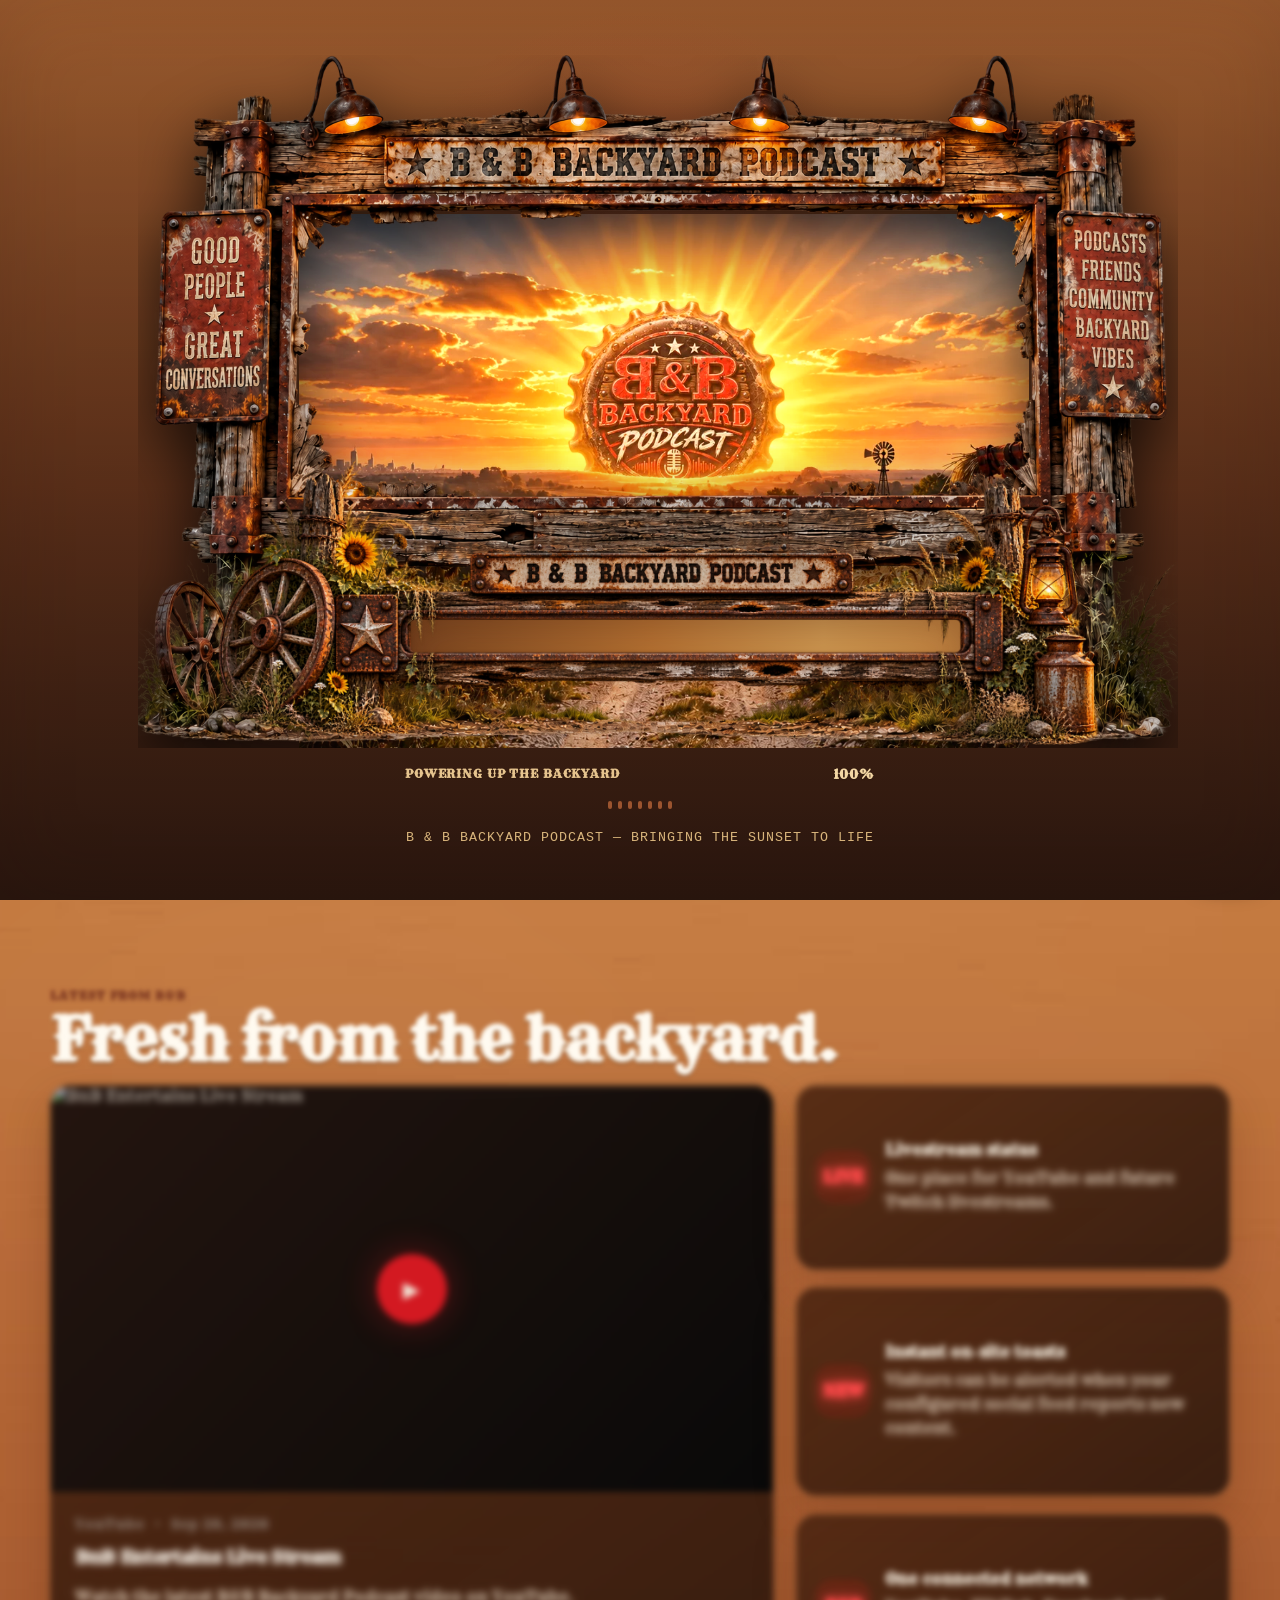
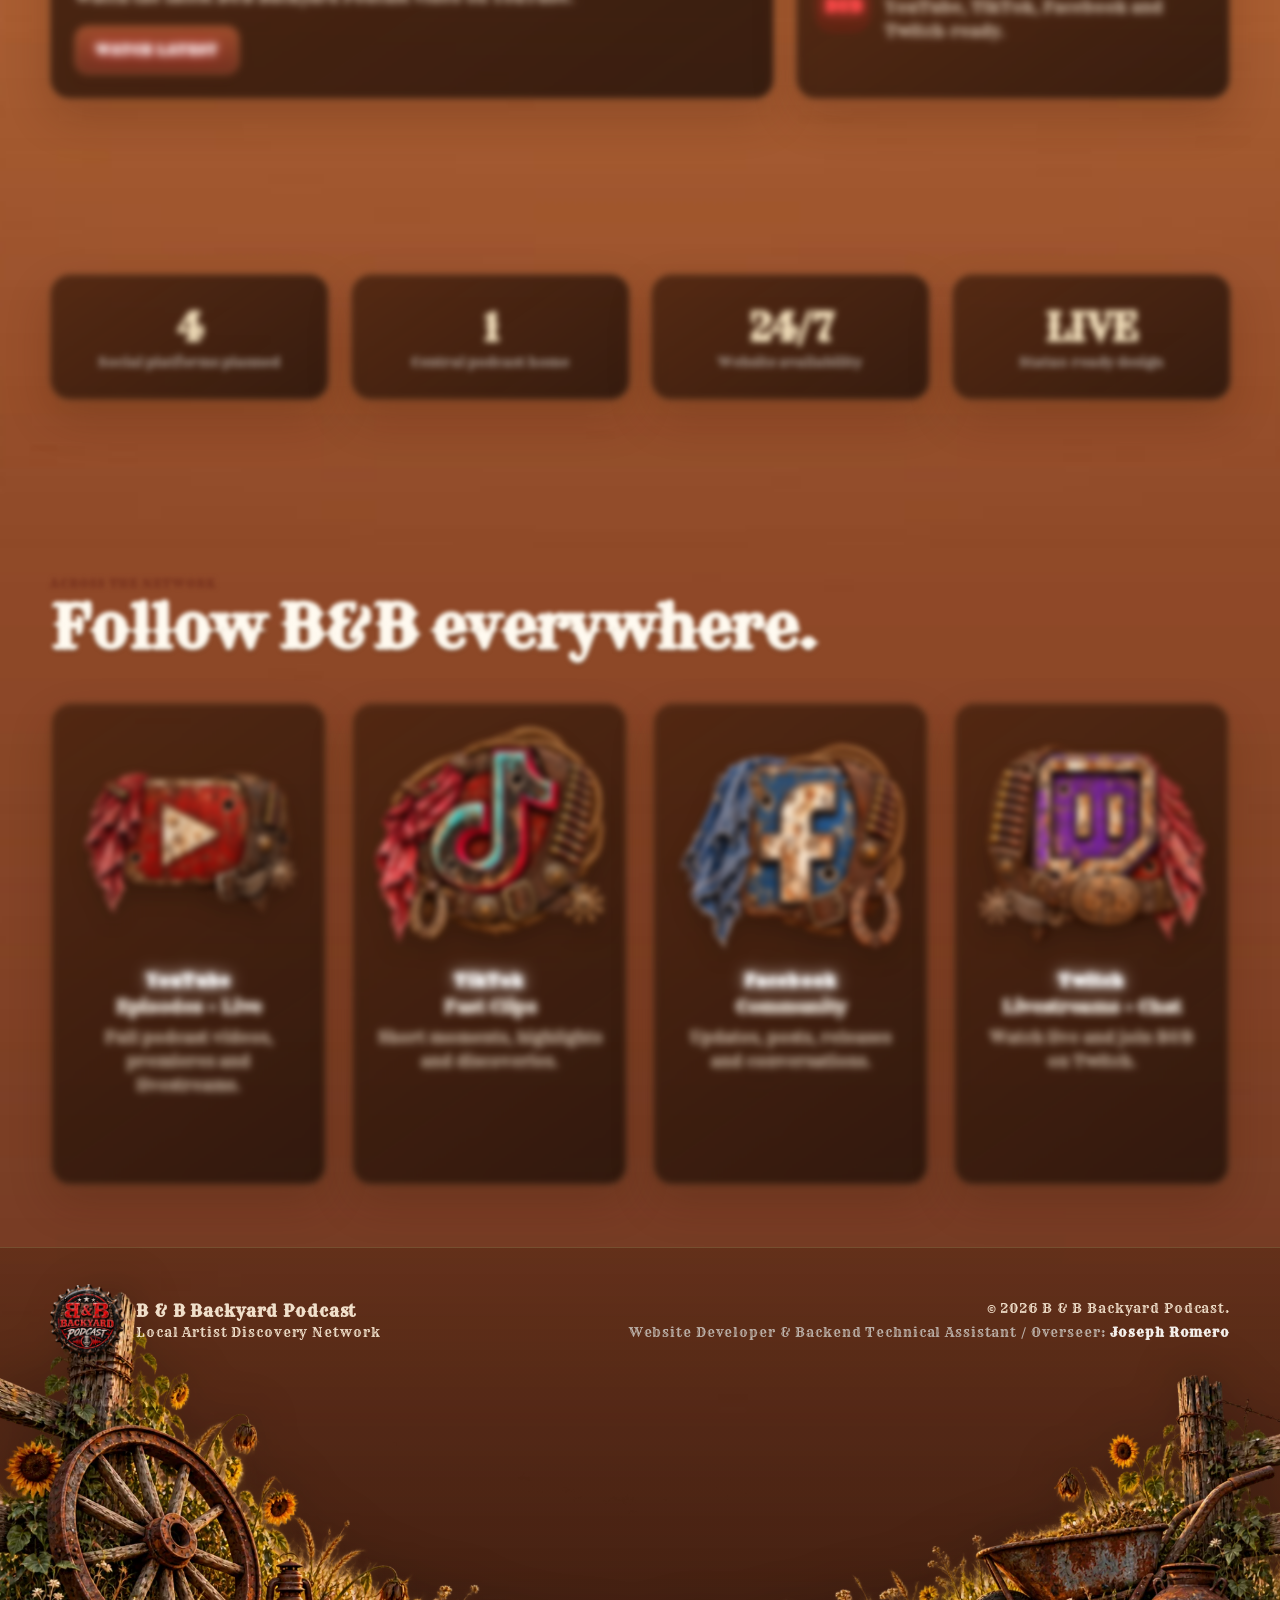
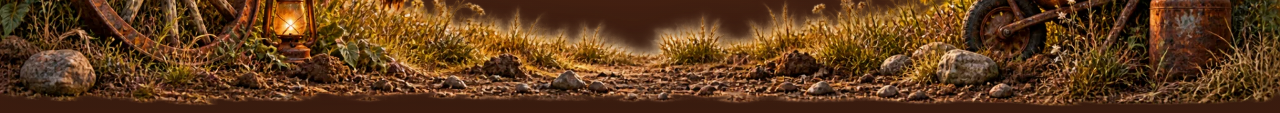
==== commit 703e4764: "fixed assets to page" ====
--- a/index.html
+++ b/index.html
@@ -8,9 +8,9 @@
 <section class="section"><div class="container"><div class="eyebrow">Latest from B&B</div><h2 class="section-title">Fresh from the backyard.</h2><div class="grid feature-grid"><article class="card episode-card" data-latest-youtube><div class="media-thumb"><img data-latest-youtube-image src="assets/images/bnb-current-logo.webp" alt="Latest B&B episode"><span class="play">▶</span></div><div class="card-pad"><div class="meta"><span>YouTube</span><span>•</span><span data-latest-youtube-date>Latest Episode</span></div><h3 data-latest-youtube-title>Your newest B&B episode will appear here.</h3><p data-latest-youtube-description>Once the social sync is configured, the newest YouTube upload will populate here automatically.</p><a class="btn btn-primary" data-latest-youtube-link href="https://www.youtube.com/@BnBEntertains" target="_blank" rel="noopener noreferrer">Watch Latest</a></div></article><div class="stack"><article class="card mini-card"><div class="mini-icon">LIVE</div><div><b>Livestream status</b><p>One place for YouTube and future Twitch livestreams.</p></div></article><article class="card mini-card"><div class="mini-icon">NEW</div><div><b>Instant on-site toasts</b><p>Visitors can be alerted when your configured social feed reports new content.</p></div></article><article class="card mini-card"><div class="mini-icon">B&B</div><div><b>One connected network</b><p>YouTube, TikTok, Facebook and Twitch-ready.</p></div></article></div></div></div></section>
 <section class="section"><div class="container"><div class="grid stats"><div class="card stat"><strong>4</strong><span>Social platforms planned</span></div><div class="card stat"><strong>1</strong><span>Central podcast home</span></div><div class="card stat"><strong>24/7</strong><span>Website availability</span></div><div class="card stat"><strong>LIVE</strong><span>Status-ready design</span></div></div></div></section>
 <section class="section"><div class="container"><div class="eyebrow">Across the network</div><h2 class="section-title">Follow B&B everywhere.</h2><div class="grid social-grid social-cowboy-grid home-social-grid">
-<article class="card social-card social-cowboy-card"><a class="social-art-link" href="https://www.youtube.com/@BnBEntertains" target="_blank" rel="noopener noreferrer"><img class="social-cowboy-art" src="assets/images/social-youtube-cowboy.png" alt="Western cowboy-style YouTube emblem"></a><div class="social-card-copy"><div class="social-label">YouTube</div><h3>Episodes + Live</h3><p>Full podcast videos, premieres and livestreams.</p><a class="btn btn-ghost social-click-btn" href="https://www.youtube.com/@BnBEntertains" target="_blank" rel="noopener noreferrer">Click Here</a></div></article>
-<article class="card social-card social-cowboy-card"><a class="social-art-link" href="https://www.tiktok.com/@bnb_entertains" target="_blank" rel="noopener noreferrer"><img class="social-cowboy-art" src="assets/images/social-tiktok-cowboy.png" alt="Western cowboy-style TikTok emblem"></a><div class="social-card-copy"><div class="social-label">TikTok</div><h3>Fast Clips</h3><p>Short moments, highlights and discoveries.</p><a class="btn btn-ghost social-click-btn" href="https://www.tiktok.com/@bnb_entertains" target="_blank" rel="noopener noreferrer">Click Here</a></div></article>
-<article class="card social-card social-cowboy-card"><a class="social-art-link" href="https://www.facebook.com/profile.php?id=61579615124683" target="_blank" rel="noopener noreferrer"><img class="social-cowboy-art" src="assets/images/social-facebook-cowboy.png" alt="Western cowboy-style Facebook emblem"></a><div class="social-card-copy"><div class="social-label">Facebook</div><h3>Community</h3><p>Updates, posts, releases and conversations.</p><a class="btn btn-ghost social-click-btn" href="https://www.facebook.com/profile.php?id=61579615124683" target="_blank" rel="noopener noreferrer">Click Here</a></div></article>
-<article class="card social-card social-cowboy-card"><a class="social-art-link" href="https://www.twitch.tv/bandbpodcast" target="_blank" rel="noopener noreferrer"><img class="social-cowboy-art" src="assets/images/social-twitch-cowboy.png" alt="Western cowboy-style Twitch emblem"></a><div class="social-card-copy"><div class="social-label">Twitch</div><h3>Livestreams + Chat</h3><p>Watch live and join B&B on Twitch.</p><a class="btn btn-ghost social-click-btn" href="https://www.twitch.tv/bandbpodcast" target="_blank" rel="noopener noreferrer">Click Here</a></div></article></div></div></div></section>
+<article class="card social-card social-cowboy-card"><a class="social-art-link" href="https://www.youtube.com/@BnBEntertains" target="_blank" rel="noopener noreferrer"><img class="social-cowboy-art" src="assets/images/social-youtube-western-clean.webp" alt="Western cowboy-style YouTube emblem"></a><div class="social-card-copy"><div class="social-label">YouTube</div><h3>Episodes + Live</h3><p>Full podcast videos, premieres and livestreams.</p><a class="btn btn-ghost social-click-btn" href="https://www.youtube.com/@BnBEntertains" target="_blank" rel="noopener noreferrer">Click Here</a></div></article>
+<article class="card social-card social-cowboy-card"><a class="social-art-link" href="https://www.tiktok.com/@bnb_entertains" target="_blank" rel="noopener noreferrer"><img class="social-cowboy-art" src="assets/images/social-tiktok-western-clean.webp" alt="Western cowboy-style TikTok emblem"></a><div class="social-card-copy"><div class="social-label">TikTok</div><h3>Fast Clips</h3><p>Short moments, highlights and discoveries.</p><a class="btn btn-ghost social-click-btn" href="https://www.tiktok.com/@bnb_entertains" target="_blank" rel="noopener noreferrer">Click Here</a></div></article>
+<article class="card social-card social-cowboy-card"><a class="social-art-link" href="https://www.facebook.com/profile.php?id=61579615124683" target="_blank" rel="noopener noreferrer"><img class="social-cowboy-art" src="assets/images/social-facebook-western-clean.webp" alt="Western cowboy-style Facebook emblem"></a><div class="social-card-copy"><div class="social-label">Facebook</div><h3>Community</h3><p>Updates, posts, releases and conversations.</p><a class="btn btn-ghost social-click-btn" href="https://www.facebook.com/profile.php?id=61579615124683" target="_blank" rel="noopener noreferrer">Click Here</a></div></article>
+<article class="card social-card social-cowboy-card"><a class="social-art-link" href="https://www.twitch.tv/bandbpodcast" target="_blank" rel="noopener noreferrer"><img class="social-cowboy-art" src="assets/images/social-twitch-western-clean.webp" alt="Western cowboy-style Twitch emblem"></a><div class="social-card-copy"><div class="social-label">Twitch</div><h3>Livestreams + Chat</h3><p>Watch live and join B&B on Twitch.</p><a class="btn btn-ghost social-click-btn" href="https://www.twitch.tv/bandbpodcast" target="_blank" rel="noopener noreferrer">Click Here</a></div></article></div></div></div></section>
 </main>
 <footer class="footer"><div class="container footer-wrap"><div class="footer-logo"><img src="assets/images/bnb-current-logo.webp" alt=""><div><b>B & B Backyard Podcast</b><br><small>Local Artist Discovery Network</small></div></div><div class="footer-meta"><small>© <span data-year></span> B & B Backyard Podcast.</small><small class="footer-dev-credit">Website Developer &amp; Backend Technical Assistant / Overseer: <strong>Joseph Romero</strong></small></div></div><img class="footer-farm-art" src="assets/images/custom-footer.webp" alt="" aria-hidden="true"></footer><div class="toast-stack" id="toastStack"></div><script src="js/main.js"></script><script src="js/social-sync.js"></script></body></html>
